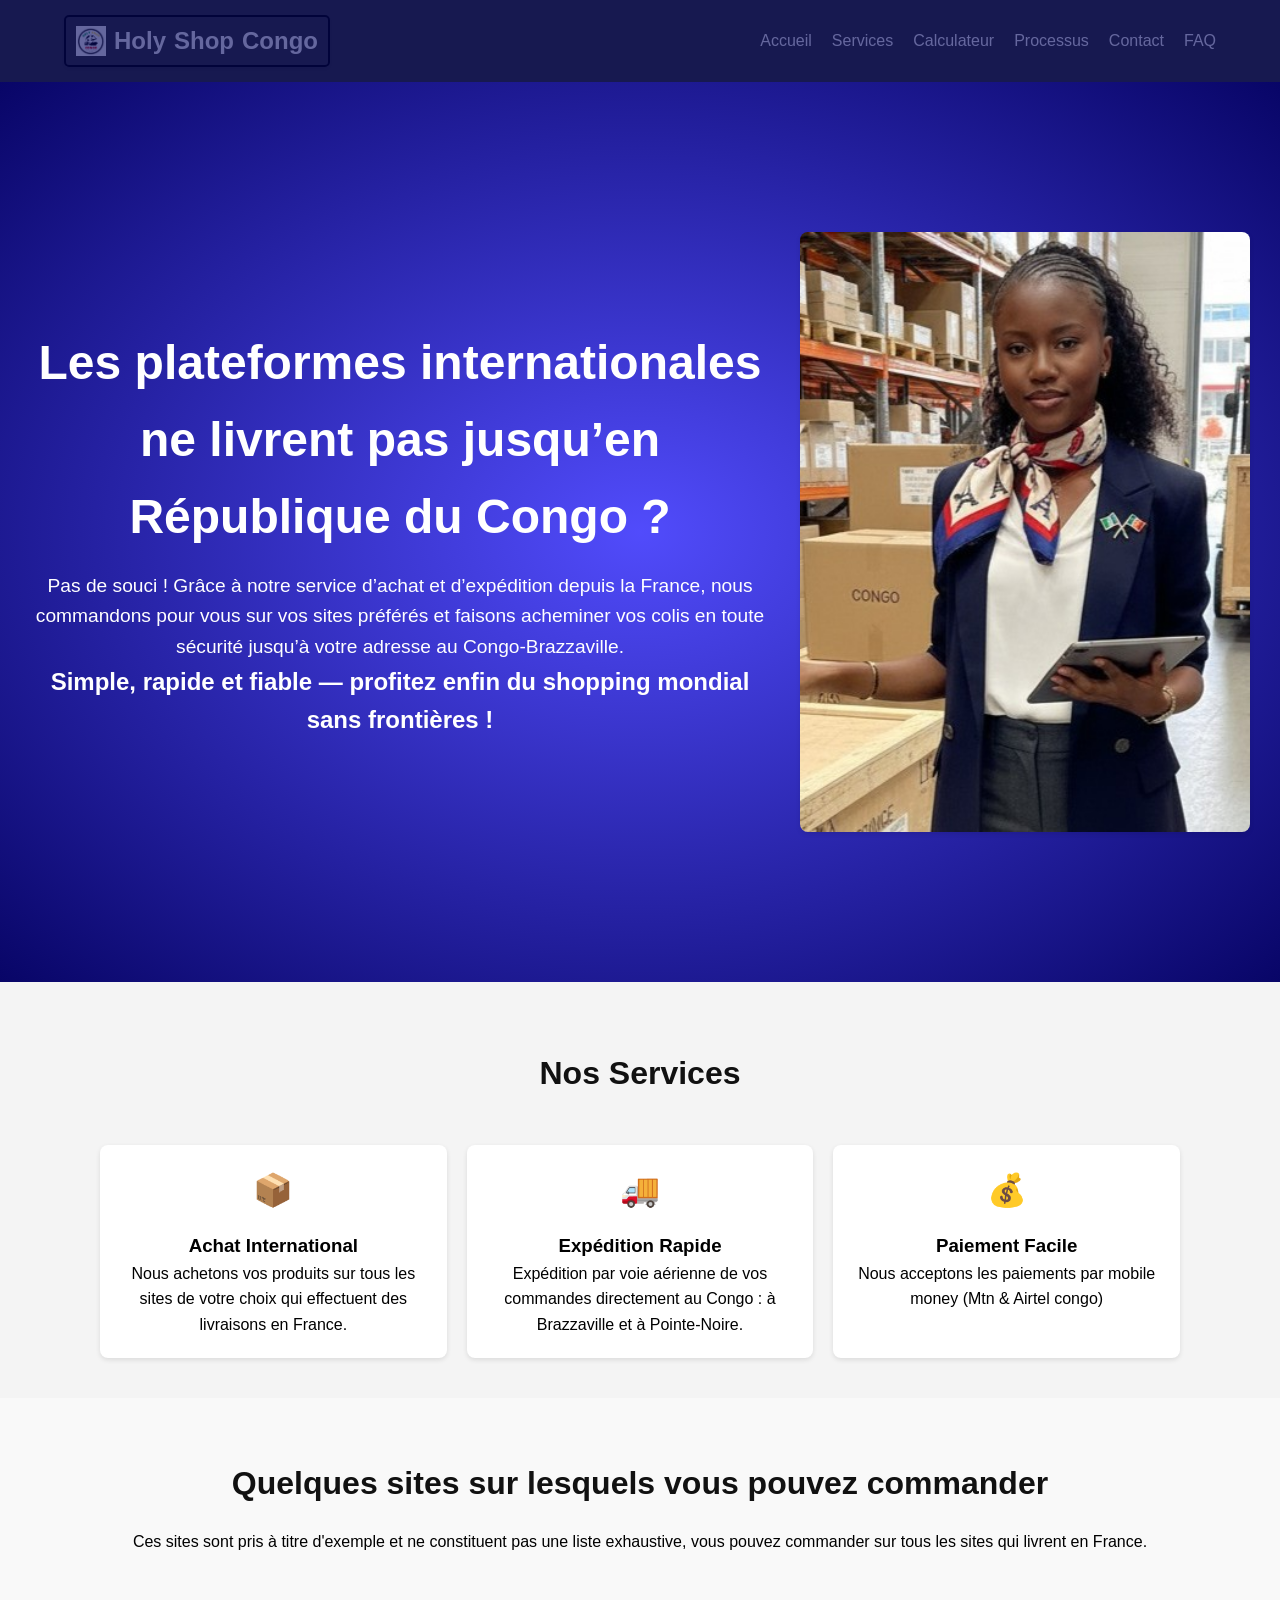
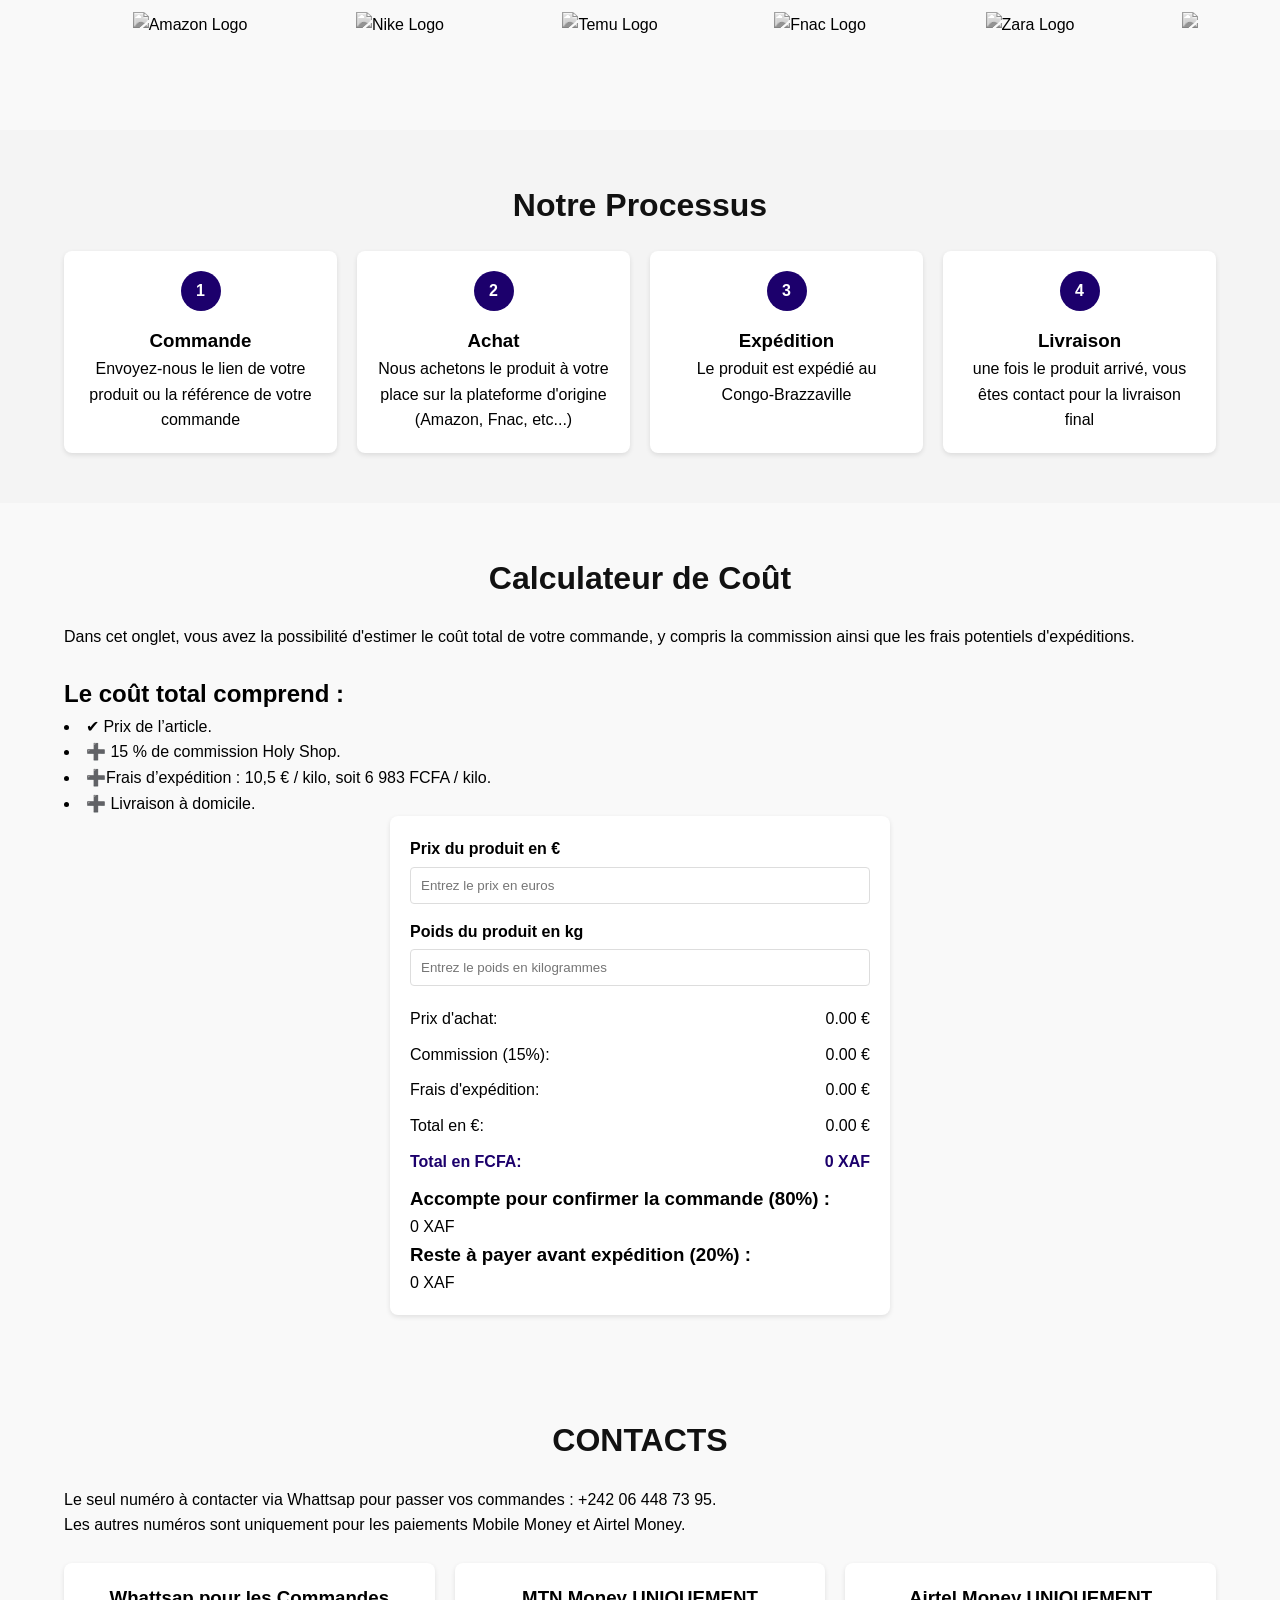
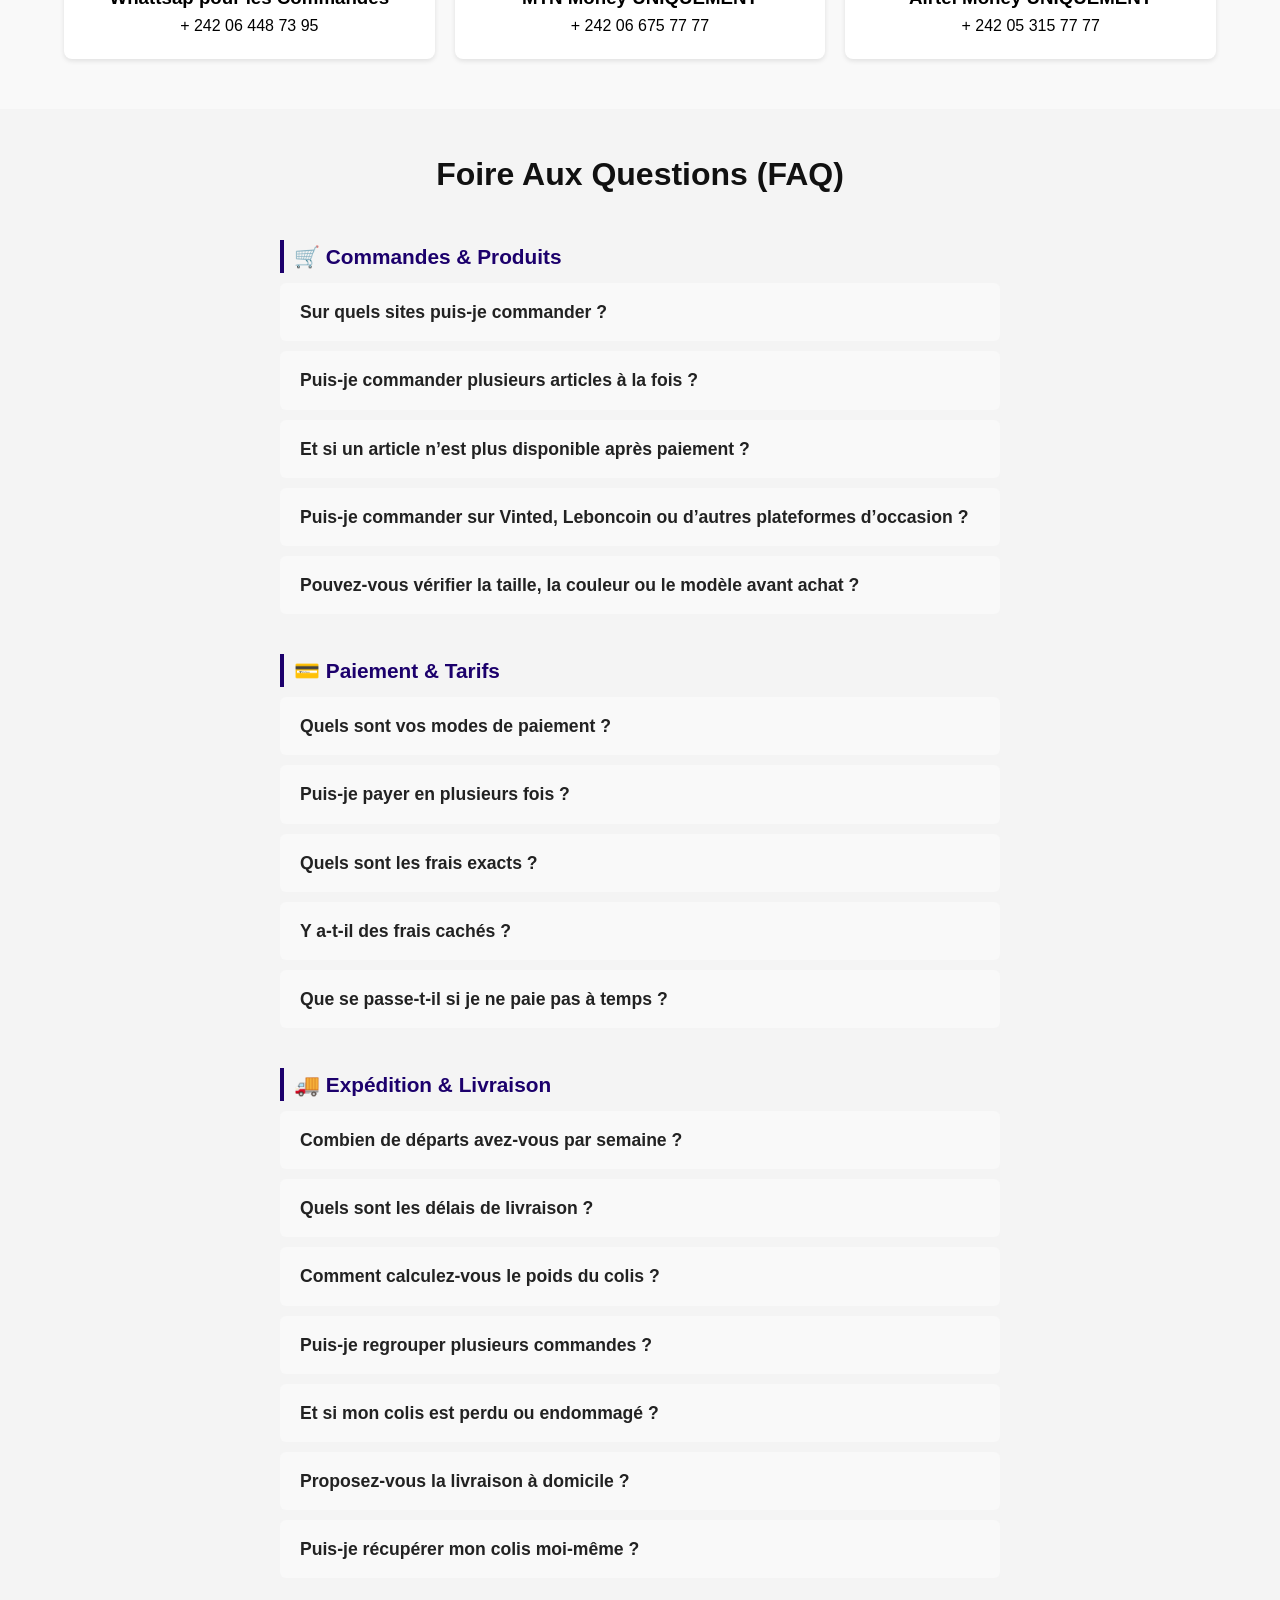
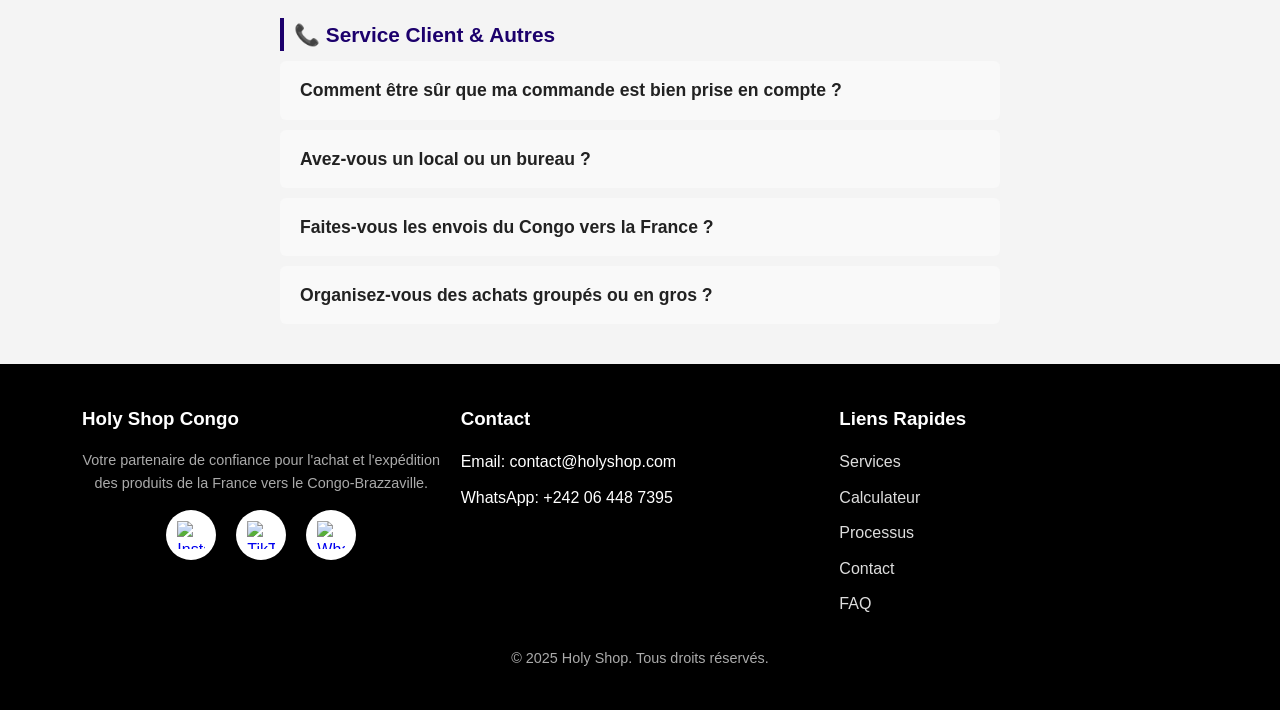
==== index.html @ 0e74a7d5 "améliorations" ====
<!DOCTYPE html>
<html lang="fr">

<head>
  <meta charset="UTF-8">
  <meta name="viewport" content="width=device-width, initial-scale=1.0">
  <title>Holy Shop - Votre partenaire e-commerce</title>
  <link rel="stylesheet" href="style.css">
  <link rel="icon" type="image/png" href="/images/Holy-shop_logo.jpg">
</head>

<body>
  <!-- Header -->
  <header>
    <div class="overlay"></div>
    <div class="container">
      <div class="header-content">
        <div class="logo">
          <img src="/images/Holy-shop_logo.jpg" alt="logo" class="logo-img">
          <span class="holy">Holy</span><span class="shop">Shop</span><span class="Congo">Congo</span>
        </div>

        <!-- BOUTON BURGER -->
        <div class="burger" id="burger">
          <span></span>
          <span></span>
          <span></span>
        </div>

        <nav id="nav">
          <ul>
            <li><a href="#Accueil">Accueil</a></li>
            <li><a href="#features">Services</a></li>
            <li><a href="#calculator">Calculateur</a></li>
            <li><a href="#process">Processus</a></li>
            <li><a href="#contact">Contact</a></li>
            <li><a href="#faq">FAQ</a></li>
          </ul>
        </nav>
      </div>
    </div>
  </header>


  <!-- Hero Section -->
  <section class="hero">

    
    <div class="container">
      <h1>Les plateformes internationales ne livrent pas jusqu’en République du Congo ?</h1>
      <p>Pas de souci ! Grâce à notre service d’achat et d’expédition depuis la France, nous commandons pour vous sur
        vos sites préférés et faisons acheminer vos colis en toute sécurité jusqu’à votre adresse au
        Congo-Brazzaville.</p>
      <h2>Simple, rapide et fiable — profitez enfin du shopping mondial sans frontières !</h2>
    </div>
    <div class="img">
      
    </div>
  </section>


  <br>
  <!-- Features Section -->
  <section id="features">
    <div class="container">
      <h2 class="section-title">Nos Services</h2> <br>
      <div class="features-grid">
        <div class="feature-card">
          <div class="feature-icon">📦</div>
          <h3>Achat International</h3>
          <p>Nous achetons vos produits sur tous les sites de votre choix qui effectuent des livraisons en France.</p>
        </div>
        <div class="feature-card">
          <div class="feature-icon">🚚</div>
          <h3>Expédition Rapide</h3>
          <p>Expédition par voie aérienne de vos commandes directement au Congo : à Brazzaville et à Pointe-Noire.</p>
        </div>
        <div class="feature-card">
          <div class="feature-icon">💰</div>
          <h3>Paiement Facile</h3>
          <p>Nous acceptons les paiements par mobile money (Mtn & Airtel congo)</p>
        </div>
      </div>
    </div>
  </section>


  <!-- Partners Section -->
  <section class="partners">
    <div class="container">
      <h2 class="section-title">Quelques sites sur lesquels vous pouvez commander</h2>
      <p>Ces sites sont pris à titre d'exemple et ne constituent pas une liste exhaustive, vous pouvez commander sur
        tous les sites qui livrent en France.</p> <br>
      <div class="partners-slider">
        <div class="partners-track" id="partnersTrack">
          <div class="partners-inner" id="partnersInner">
            <div class="partner-logo">
              <img src="https://logodownload.org/wp-content/uploads/2021/06/shein-logo-0.png" alt="Shein Logo" />
            </div>
            <div class="partner-logo">
              <img src="https://upload.wikimedia.org/wikipedia/commons/a/a9/Amazon_logo.svg" alt="Amazon Logo" />
            </div>
            <div class="partner-logo">
              <img src="https://1000logos.net/wp-content/uploads/2021/11/Nike-Logo.png" alt="Nike Logo" />
            </div>
            <div class="partner-logo">
              <img src="https://upload.wikimedia.org/wikipedia/fr/thumb/a/a6/Temu_logo.svg/768px-Temu_logo.svg.png"
                alt="Temu Logo" />
            </div>
            <div class="partner-logo">
              <img
                src="https://upload.wikimedia.org/wikipedia/commons/thumb/2/2e/Fnac_Logo.svg/1163px-Fnac_Logo.svg.png"
                alt="Fnac Logo" />
            </div>
            <div class="partner-logo">
              <img src="https://1000logos.net/wp-content/uploads/2022/08/Zara-log%D0%BE-768x432.png" alt="Zara Logo" />
            </div>
            <div class="partner-logo">
              <img src="https://images.seeklogo.com/logo-png/20/2/sephora-logo-png_seeklogo-208666.png"
                alt="Sephora Logo" />
            </div>
            <div class="partner-logo">
              <img src="https://1000logos.net/wp-content/uploads/2020/03/Bershka-Logo-thumb.png" alt="Bershka Logo" />
            </div>
            <div class="partner-logo">
              <img src="https://1000logos.net/wp-content/uploads/2021/04/NYX-logo-768x432.png" alt="Nyx Logo" />
            </div>
            <div class="partner-logo">
              <img src="https://1000logos.net/wp-content/uploads/2021/05/Lacoste-logo-768x432.png" alt="Lacoste Logo" />
            </div>
            <div class="partner-logo">
              <img src="https://www.freepnglogos.com/uploads/apple-logo-png/apple-logo-png-index-content-uploads-10.png"
                alt="Apple Logo" />
            </div>
          </div>
        </div>
      </div>
    </div>
  </section>

  <!-- Process Section -->
  <section class="process" id="process">
    <div class="container">
      <h2 class="section-title">Notre Processus</h2>
      <div class="process-steps">
        <div class="step">
          <div class="step-number">1</div>
          <h3>Commande</h3>
          <p>Envoyez-nous le lien de votre produit ou la référence de votre commande</p>
        </div>
        <div class="step">
          <div class="step-number">2</div>
          <h3>Achat</h3>
          <p>Nous achetons le produit à votre place sur la plateforme d'origine<br>(Amazon, Fnac, etc...)</p>
        </div>
        <div class="step">
          <div class="step-number">3</div>
          <h3>Expédition</h3>
          <p>Le produit est expédié au Congo-Brazzaville</p>
        </div>
        <div class="step">
          <div class="step-number">4</div>
          <h3>Livraison</h3>
          <p>une fois le produit arrivé, vous êtes contact pour la livraison final</p>
        </div>
      </div>
    </div>
  </section>


  <!-- Calculator Section -->
  <section class="calculator" id="calculator">
    <div class="container">
      <h2 class="section-title">Calculateur de Coût</h2>
      <p>Dans cet onglet, vous avez la possibilité d'estimer le coût total de votre commande, y compris la commission
        ainsi que les frais potentiels d'expéditions.</p><br>
      <h2>Le coût total comprend :</h2>
      <p>
      <ul></ul>
      <li> ✔ Prix de l’article.</li>
      <li>➕ 15 % de commission Holy Shop.</li>
      <li>➕Frais d’expédition : 10,5 € / kilo,
        soit 6 983 FCFA / kilo.</li>
      <li>➕ Livraison à domicile.</li>
      </p>
      <div class="calculator-container">
        <div class="input-group">
          <label for="price">Prix du produit en €</label>
          <input type="number" id="price" placeholder="Entrez le prix en euros" step="0.01" min="0">
        </div>
        <div class="input-group">
          <label for="weight">Poids du produit en kg</label>
          <input type="number" id="weight" placeholder="Entrez le poids en kilogrammes" step="0.1" min="0">
        </div>

        <div class="results" id="results">
          <div class="result-item">
            <span>Prix d'achat:</span>
            <span id="buyPrice">0.00 €</span>
          </div>
          <div class="result-item">
            <span>Commission (15%):</span>
            <span id="commission">0.00 €</span>
          </div>
          <div class="result-item">
            <span>Frais d'expédition:</span>
            <span id="shipping">0.00 €</span>
          </div>
          <div class="result-item">
            <span>Total en €:</span>
            <span id="totalEUR">0.00 €</span>
          </div>
          <div class="result-item total">
            <span>Total en FCFA:</span>
            <span id="totalFCFA">0 XAF</span>
          </div>
          <div class ="accompte">
            <h3>Accompte pour confirmer la commande (80%) :</h3>
            <span id="accompte">0 XAF</span>
          </div>
          <div class ="reste">
            <h3>Reste à payer avant expédition (20%) :</h3>
            <span id="reste">0 XAF</span>
          </div>
        </div>
      </div>
    </div>
  </section>

  <!-- Mobile Money Section -->
  <section class="mobile-money">
    <div class="container">
      <h2 class="section-title" id="contacts">CONTACTS</h2>
      <p>Le seul numéro à contacter via Whattsap pour passer vos commandes : +242 06 448 73 95. <br>
        Les autres numéros sont uniquement pour les paiements Mobile Money et Airtel Money.</p> <br>
      <div class="numbers-grid">
        <div class="number-card">
          <h3>Whattsap pour les Commandes</h3>
          <p>+ 242 06 448 73 95</p>
        </div>
        <div class="number-card">
          <h3>MTN Money UNIQUEMENT</h3>
          <p>+ 242 06 675 77 77</p>
        </div>
        <div class="number-card">
          <h3>Airtel Money UNIQUEMENT</h3>
          <p>+ 242 05 315 77 77</p>
        </div>
      </div>
    </div>
  </section>

  <!-- FAQ Section -->
  <section class="faq" id="faq">
    <div class="container">
      <h2 class="section-title">Foire Aux Questions (FAQ)</h2>
      <!-- ===================== -->
      <!-- 🛍 CATÉGORIE : COMMANDES -->
      <!-- ===================== -->
      <h3 class="faq-category">🛒 Commandes & Produits</h3>

      <div class="faq-item">
        <h4 class="faq-question">Sur quels sites puis-je commander ?</h4>
        <p class="faq-answer">Tu peux commander sur tous les sites français : Amazon, Vinted, Shein, Cdiscount, Fnac,
          Zara, Leboncoin, etc. Même les boutiques locales ou marchés (envoie une photo ou une référence, et on s’occupe
          du reste).</p>
      </div>

      <div class="faq-item">
        <h4 class="faq-question">Puis-je commander plusieurs articles à la fois ?</h4>
        <p class="faq-answer">Oui, tu peux nous envoyer plusieurs liens ou photos. Nous te ferons un seul devis global
          avec la commission et le poids estimé total.</p>
      </div>

      <div class="faq-item">
        <h4 class="faq-question">Et si un article n’est plus disponible après paiement ?</h4>
        <p class="faq-answer">Si l’article est en rupture de stock, tu peux choisir un autre produit ou demander un
          remboursement du montant correspondant.</p>
      </div>

      <div class="faq-item">
        <h4 class="faq-question">Puis-je commander sur Vinted, Leboncoin ou d’autres plateformes d’occasion ?</h4>
        <p class="faq-answer">Oui, c’est possible. Cependant, pour les articles d’occasion, Holy Shop ne peut pas
          garantir la qualité. Nous vérifions néanmoins les photos et les évaluations avant achat.</p>
      </div>

      <div class="faq-item">
        <h4 class="faq-question">Pouvez-vous vérifier la taille, la couleur ou le modèle avant achat ?</h4>
        <p class="faq-answer">Oui, nous validons toujours les détails (taille, couleur, modèle, quantité, etc.) avec toi
          avant de passer la commande.</p>
      </div>

      <!-- ===================== -->
      <!-- 💸 CATÉGORIE : PAIEMENT -->
      <!-- ===================== -->
      <h3 class="faq-category">💳 Paiement & Tarifs</h3>

      <div class="faq-item">
        <h4 class="faq-question">Quels sont vos modes de paiement ?</h4>
        <p class="faq-answer">Nous acceptons les paiements via Mobile Money en incluant les frais de retrait :<br>
          📱 MTN Money : +242 06 675 77 77 (Heder)<br>
          📱 Airtel Money : +242 05 315 77 77 (Heder)<br>
          N’oublie pas d’envoyer ta preuve de paiement.</p>
      </div>

      <div class="faq-item">
        <h4 class="faq-question">Puis-je payer en plusieurs fois ?</h4>
        <p class="faq-answer">Oui. Tu paies 80 % du total pour confirmer ta commande, et 20 % restants avant expédition
          (le samedi), ou la totalité avant expédition si tu préfères.</p>
      </div>

      <div class="faq-item">
        <h4 class="faq-question">Quels sont les frais exacts ?</h4>
        <p class="faq-answer">
          ✔ Commission Holy Shop : 15 % du prix d’achat<br>
          ✈ Expédition : 10,5 € par kilo (≈ 6 983 FCFA/kg)<br>
          🏠 Livraison à domicile : selon ta distance du point de dépôt
        </p>
      </div>

      <div class="faq-item">
        <h4 class="faq-question">Y a-t-il des frais cachés ?</h4>
        <p class="faq-answer">Non, aucun frais caché. Tous les coûts (article, commission, expédition, livraison) sont
          communiqués à l’avance avant validation.</p>
      </div>

      <div class="faq-item">
        <h4 class="faq-question">Que se passe-t-il si je ne paie pas à temps ?</h4>
        <p class="faq-answer">Des rappels sont envoyés jusqu’au samedi (jour d’expédition). En cas de retard :<br>
          ⏰ +5 % de pénalité après le samedi de départ, puis +5 % chaque semaine de retard supplémentaire.</p>
      </div>

      <!-- ===================== -->
      <!-- 🚚 CATÉGORIE : EXPÉDITION -->
      <!-- ===================== -->
      <h3 class="faq-category">🚚 Expédition & Livraison</h3>

      <div class="faq-item">
        <h4 class="faq-question">Combien de départs avez-vous par semaine ?</h4>
        <p class="faq-answer">Nous expédions les colis une fois par semaine, chaque samedi.</p>
      </div>

      <div class="faq-item">
        <h4 class="faq-question">Quels sont les délais de livraison ?</h4>
        <p class="faq-answer">Les colis arrivent généralement à partir du jeudi à Brazzaville et vendredi à
          Pointe-Noire.</p>
      </div>

      <div class="faq-item">
        <h4 class="faq-question">Comment calculez-vous le poids du colis ?</h4>
        <p class="faq-answer">Le poids est mesuré au moment de l’expédition avec une balance. Tu reçois une photo du
          colis avec le poids indiqué.</p>
      </div>

      <div class="faq-item">
        <h4 class="faq-question">Puis-je regrouper plusieurs commandes ?</h4>
        <p class="faq-answer">Oui, sur demande, nous pouvons regrouper plusieurs commandes pour réduire les frais
          d'expédition.</p>
      </div>

      <div class="faq-item">
        <h4 class="faq-question">Et si mon colis est perdu ou endommagé ?</h4>
        <p class="faq-answer">Holy Shop assure le suivi jusqu’à Brazzaville/Pointe-Noire. En cas de perte ou dommage
          confirmé, un remboursement est possible selon la situation.</p>
      </div>

      <div class="faq-item">
        <h4 class="faq-question">Proposez-vous la livraison à domicile ?</h4>
        <p class="faq-answer">Oui, nos livreurs livrent directement chez toi. Le prix dépend de ta distance du point de
          dépôt et t’est communiqué à l’avance.</p>
      </div>

      <div class="faq-item">
        <h4 class="faq-question">Puis-je récupérer mon colis moi-même ?</h4>
        <p class="faq-answer">Non, nous n'avons pas de local physique, notre livreur s'occupe de la livraison.</p>
      </div>

      <!-- ===================== -->
      <!-- 🧭 CATÉGORIE : SERVICE CLIENT -->
      <!-- ===================== -->
      <h3 class="faq-category">📞 Service Client & Autres</h3>

      <div class="faq-item">
        <h4 class="faq-question">Comment être sûr que ma commande est bien prise en compte ?</h4>
        <p class="faq-answer">Dès ton paiement reçu, tu reçois une confirmation avec le détail de ta commande et un
          suivi jusqu’à la livraison.</p>
      </div>

      <div class="faq-item">
        <h4 class="faq-question">Avez-vous un local ou un bureau ?</h4>
        <p class="faq-answer">Pas encore. Holy Shop est une entreprise 100 % en ligne, mais nous prévoyons un local très
          bientôt.</p>
      </div>

      <div class="faq-item">
        <h4 class="faq-question">Faites-vous les envois du Congo vers la France ?</h4>
        <p class="faq-answer">Pas encore, mais ce service sera disponible prochainement.</p>
      </div>

      <div class="faq-item">
        <h4 class="faq-question">Organisez-vous des achats groupés ou en gros ?</h4>
        <p class="faq-answer">Oui, mais uniquement par occasion.</p>
      </div>
  </section>

  <!-- Footer -->
  <footer id="contact">
    <div class="container">
      <div class="footer-content">
        <div class="footer-section">
          <h3>Holy Shop Congo</h3>
          <p>Votre partenaire de confiance pour l'achat et l'expédition <br>des produits de la France vers le
            Congo-Brazzaville.</p>
          <div class="social-links">
            <a href="https://www.instagram.com/holy.shop.congo?igsh=MWtoYmhwYTJ6NWVzcQ%3D%3D&utm_source=qr"
              target="_blank" rel="noopener noreferrer" class="social-link instagram">
              <img src="https://cdn-icons-png.flaticon.com/512/2111/2111463.png" alt="Instagram Logo">
            </a>
            <a href="https://www.tiktok.com/@holy.shop.congo0" target="_blank" rel="noopener noreferrer"
              class="social-link tiktok">
              <img src="https://cdn-icons-png.flaticon.com/512/3046/3046122.png" alt="TikTok Logo">
            </a>
            <a href="https://chat.whatsapp.com/IVBPmLhcBUB8SfVXzWbhCK?fbclid=PAZXh0bgNhZW0CMTEAAaf-poWpQUAidpZWc_Wk4-htGtArwnmTHiKM0OBiEQCDptg7v3uhR_2n9ddVlw_aem_fiZ6FDdlLlSMd0JW3YdXvQ"
              target="_blank" rel="noopener noreferrer" class="social-link whatsapp">
              <img src="https://cdn-icons-png.flaticon.com/512/733/733585.png" alt="WhatsApp Logo">
            </a>
          </div>
        </div>

        <div class="footer-section">
          <h3>Contact</h3>
          <ul class="footer-links">
            <li>Email: contact@holyshop.com</li>
            <li>WhatsApp: +242 06 448 7395</li>

          </ul>
        </div>
        <div class="footer-section">
          <h3>Liens Rapides</h3>
          <ul class="footer-links">
            <li><a href="#features">Services</a></li>
            <li><a href="#calculator">Calculateur</a></li>
            <li><a href="#process">Processus</a></li>
            <li><a href="#contact">Contact</a></li>
            <li><a href="#faq">FAQ</a></li>
          </ul>
        </div>
      </div>
      <div class="copyright">
        <p>&copy; 2025 Holy Shop. Tous droits réservés.</p>
      </div>
    </div>
  </footer>

  <!-- Scripts -->
  <script src="script.js"></script>
  <script src="partners-scroll.js"></script>
</body>

</html>
---- style.css ----
/* Reset de base */
* {
    margin: 0;
    padding: 0;
    box-sizing: border-box;
}

/* Styles globaux */
body {
    font-family: Arial, Helvetica, sans-serif;
    line-height: 1.6;
    color: #000000;
    background: #f4f4f4;

}

.container {
    width: 90%;
    max-width: 1200px;
    margin: auto;
}

/* ----- BURGER ----- */
.burger {
    width: 30px;
    height: 22px;
    display: none;
    flex-direction: column;
    justify-content: space-between;
    cursor: pointer;

}

.burger span {
    display: block;
    height: 3px;
    background: #ffffff;
    border-radius: 3px;
    transition: 0.3s;
}

/* ----- VERSION DESKTOP ----- */
nav ul {
    display: flex;
    gap: 20px;
}



/* Header */
header {
    background: #000000c6;
    padding: 15px 0;
    
    position: sticky;
    top: 0;
    z-index: 1000;
}
.overlay {
    position: absolute;
    top: 0;
    left: 0;
    width: 100%;
    height: 100%;
    background: rgba(3, 6, 96, 0.607);
    /* opacité de l’overlay */
    z-index: 1;
}
.img {
    width: 600px;
    height: 600px;
    background-image: url("images/WhatsApp Image 2025-11-07 à 13.18.29_91428297.jpg");
    background-size: cover;
    background-position: center;
    border-radius: 8px;
    box-shadow: 0 2px 5px rgba(0, 0, 0, 0.1);
    margin-right: 30px;
}

.header-content {
    display: flex;
    justify-content: space-between;
    align-items: center;
}

.logo {
    display: flex;
    align-items: center;
    gap: 8px;
    /* espace entre image et texte */
}

.logo-img {
    width: 30px;
    /* taille ajustable */
    height: auto;
}

.logo {
    font-size: 1.5rem;
    font-weight: bold;
    border: 2px solid black;
    padding: 5px 10px;
    border-radius: 5px;
    box-shadow: 0 2px 5px rgba(0, 0, 0, 0.1);
}

.logo .holy {
    color: #ffffff;
}

.logo .shop {
    color: rgb(255, 255, 255);
}

.logo .Congo {
    color: rgb(255, 255, 255);
}

nav ul {
    list-style: none;
    display: flex;
    gap: 20px;
}

nav ul li a {
    text-decoration: none;
    color: #ffffff;
    transition: color 0.3s;
}

nav ul li a:hover {
    color: #3210ca;
}

/* Features */
.features {
    padding: 50px 0;
    background: #202685;
}
#features {
    
  
    padding: 40px 
}  

.section-title {
    text-align: center;
    font-size: 2rem;
    margin-bottom: 30px;
}

.features-grid {
    display: grid;
    grid-template-columns: repeat(auto-fit, minmax(280px, 1fr));
    gap: 20px;
}

.feature-card {
    background: #fff;
    padding: 20px;
    border-radius: 8px;
    text-align: center;
    box-shadow: 0 2px 5px rgba(0, 0, 0, 0.1);
    transition: transform 0.3s;
}

.feature-card:hover {
    transform: translateY(-5px);
}

.feature-icon {
    font-size: 2rem;
    margin-bottom: 15px;
}

/* Section Partenaires */
.partners {
    padding: 60px 20px;
    background: #f9f9f9;
    text-align: center;
    overflow: hidden;
}

.partners-slider {
    overflow: hidden;
    position: relative;
    width: 100%;
}

.partners-track {
    display: flex;
    align-items: center;
    gap: 30px;
    will-change: transform;
}

.partners-inner {
    display: flex;
    align-items: center;
    gap: 30px;
}

.partner-logo {
    flex: 0 0 auto;
    display: flex;
    align-items: center;
    justify-content: center;
    width: 180px;
    height: 90px;
}

.partner-logo img {
    max-width: 160px;
    max-height: 80px;
    object-fit: contain;
    filter: grayscale(100%);
    transition: transform 0.25s ease, filter 0.25s ease;
    display: block;
}

.partner-logo img:hover {
    filter: grayscale(0);
    transform: scale(1.06);
}

/* Calculator */
.calculator {
    padding: 50px 0;
    background: #f9f9f9;
}

.calculator-container {
    max-width: 500px;
    margin: auto;
    background: #fff;
    padding: 20px;
    border-radius: 8px;
    box-shadow: 0 2px 5px rgba(0, 0, 0, 0.1);
}

.input-group {
    margin-bottom: 15px;
}

.input-group label {
    display: block;
    margin-bottom: 5px;
    font-weight: bold;
}

.input-group input {
    width: 100%;
    padding: 10px;
    border: 1px solid #ddd;
    border-radius: 4px;
}

.results {
    margin-top: 20px;
}

.result-item {
    display: flex;
    justify-content: space-between;
    margin-bottom: 10px;
}

.result-item.total {
    font-weight: bold;
    color: #1c006c;
}

/* Process */
.process {
    padding: 50px 0;
}

.process-steps {
    display: grid;
    grid-template-columns: repeat(auto-fit, minmax(220px, 1fr));
    gap: 20px;
}

.step {
    background: #fff;
    padding: 20px;
    border-radius: 8px;
    box-shadow: 0 2px 5px rgba(0, 0, 0, 0.1);
    text-align: center;
}

.step-number {
    width: 40px;
    height: 40px;
    margin: 0 auto 15px;
    background: #1c006c;
    color: #fff;
    font-weight: bold;
    display: flex;
    justify-content: center;
    align-items: center;
    border-radius: 50%;
}

/* Mobile Money */
.mobile-money {
    padding: 50px 0;
    background: #f9f9f9;
}

.numbers-grid {
    display: grid;
    grid-template-columns: repeat(auto-fit, minmax(220px, 1fr));
    gap: 20px;
}

.number-card {
    background: #fff;
    padding: 20px;
    border-radius: 8px;
    text-align: center;
    box-shadow: 0 2px 5px rgba(0, 0, 0, 0.1);
}

/* Footer */
footer {
    background: #000000;
    color: #fff;
    padding: 40px 20px;
}

.footer-content {
    display: grid;
    grid-template-columns: repeat(auto-fit, minmax(220px, 1fr));
    gap: 20px;
    margin-bottom: 20px;
}

.footer-section h3 {
    margin-bottom: 15px;
    color: rgb(255, 255, 255);
}

.footer-links {
    list-style: none;
}

.footer-links li {
    margin-bottom: 10px;
}

.footer-links a {
    color: #ddd;
    text-decoration: none;
}

.footer-links a:hover {
    color: #2b0989;
}

footer p {
    text-align: center;
    font-size: 0.9rem;
    color: #aaa;
}

/* reseaux sociaux */
.social-links {
    margin-top: 15px;
    display: flex;
    gap: 20px;
    justify-content: center;
}

.social-link {
    display: inline-block;
    width: 50px;
    height: 50px;
    border-radius: 50%;
    overflow: hidden;
    background: #fff;
    display: flex;
    align-items: center;
    justify-content: center;
    transition: transform 0.3s, box-shadow 0.3s;
}

.social-link img {
    width: 28px;
    height: 28px;
}

.social-link:hover {
    transform: scale(1.15);
    box-shadow: 0 4px 15px rgba(0, 0, 0, 0.3);
}

/* Optionnel : couleurs spécifiques selon le réseau */

.hero {
    position: relative;
    width: 100%;
    height: 100vh;
    /* pleine hauteur de l’écran */
    background: radial-gradient(rgba(8, 0, 255, 0.689), rgb(8, 5, 103));
    display: flex;
    justify-content: center;
    align-items: center;
    text-align: center;
    color: #ffffff;
    overflow: hidden;
    font-family: "Poppins", sans-serif;
    bi
}

/* couche sombre au-dessus de l’image */
.hero .overlay {
    position: absolute;
    top: 0;
    left: 0;
    width: 100%;
    height: 100%;
    background: rgba(0, 0, 0, 0.45);
    /* opacité de l’overlay */
    z-index: 1;
}

/* contenu au-dessus de l’overlay */
.hero .container {
    position: relative;
    z-index: 2;
    max-width: 800px;
    padding: 0 20px;
}

.hero h1 {
    font-size: 3rem;
    font-weight: 700;
    margin-bottom: 15px;
}

.hero p {
    font-size: 1.2rem;
    line-height: 1.6;
}

/* Adaptation mobile */
@media (max-width: 768px) {
    .hero h1 {
        font-size: 2rem;
    }

    .hero p {
        font-size: 1rem;
    }
}

#faq {
    max-width: 800px;
    margin: 40px auto;
    font-family: "Poppins", sans-serif;
    color: #333;
}

.section-title {
    text-align: center;
    font-size: 2em;
    color: #111;
    margin-bottom: 20px;
}

.faq-category {
    margin-top: 40px;
    color: #1c006c;
    font-size: 1.3em;
    border-left: 4px solid #1c006c;
    padding-left: 10px;
}

.faq-item {
    background: #f9f9f9;
    border-radius: 6px;
    margin: 10px 0;
    padding: 15px 20px;
    transition: all 0.3s ease;
    cursor: pointer;
}

.faq-item:hover {
    background: #f1f1f1;
}

.faq-question {
    font-size: 1.1em;
    font-weight: 600;
    margin: 0;
    color: #222;
}

.faq-answer {
    display: none;
    margin-top: 10px;
    line-height: 1.6;
    color: #444;
}

.faq-item.active .faq-answer {
    display: block;
}

/* ----- VERSION MOBILE ----- */
@media (max-width: 900px) {

    /* On montre le burger */
    .burger {
        display: flex;
    }

    /* Le menu est caché au début */
    nav {
        display: none;
        position: absolute;
        top: 80px;
        right: 10px;
        width: 200px;
        background: white;
        padding: 15px;
        border-radius: 8px;
        box-shadow: 0px 3px 10px #ffffff;

    }

    nav ul {
        flex-direction: column;
        align-items: start;
        gap: 15px;
    }

    nav ul li a {
        color: #1c006c;
        text-decoration: none;

    }

    nav.show {
        display: block;
    }
}
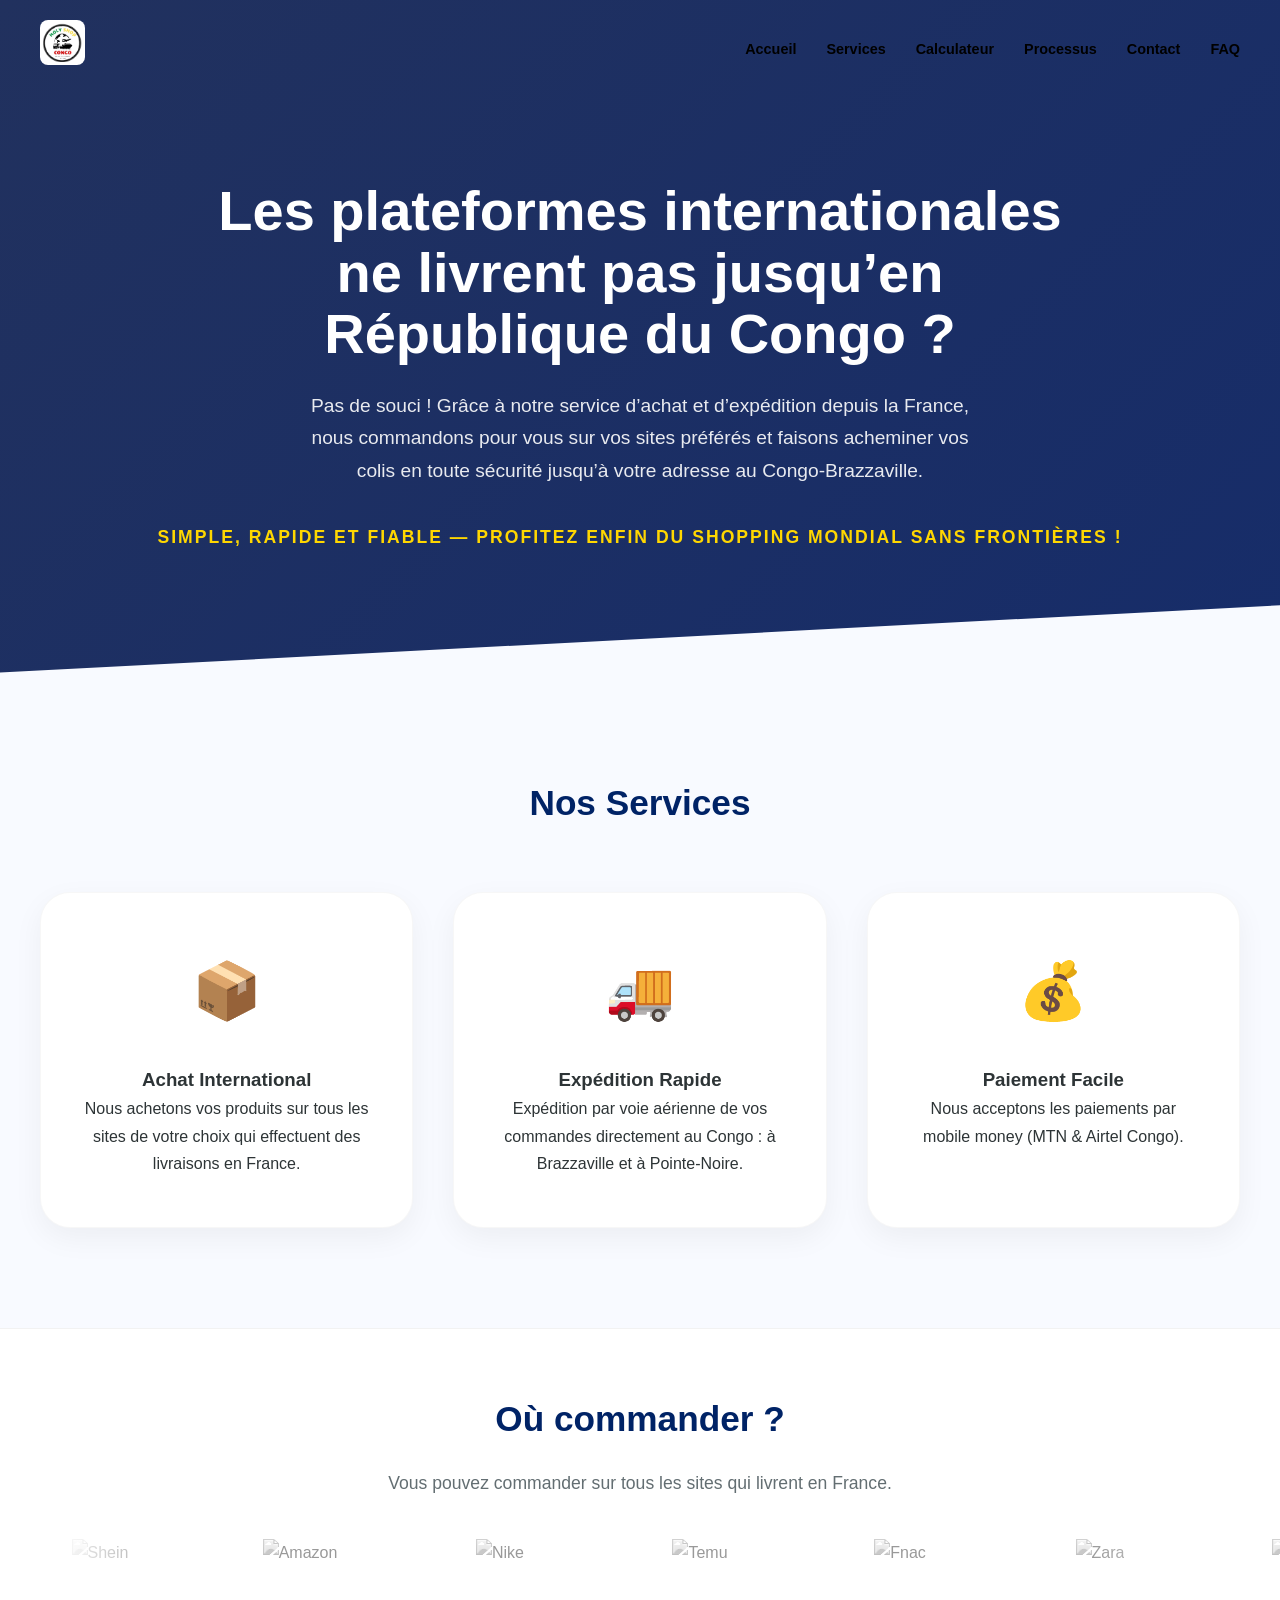
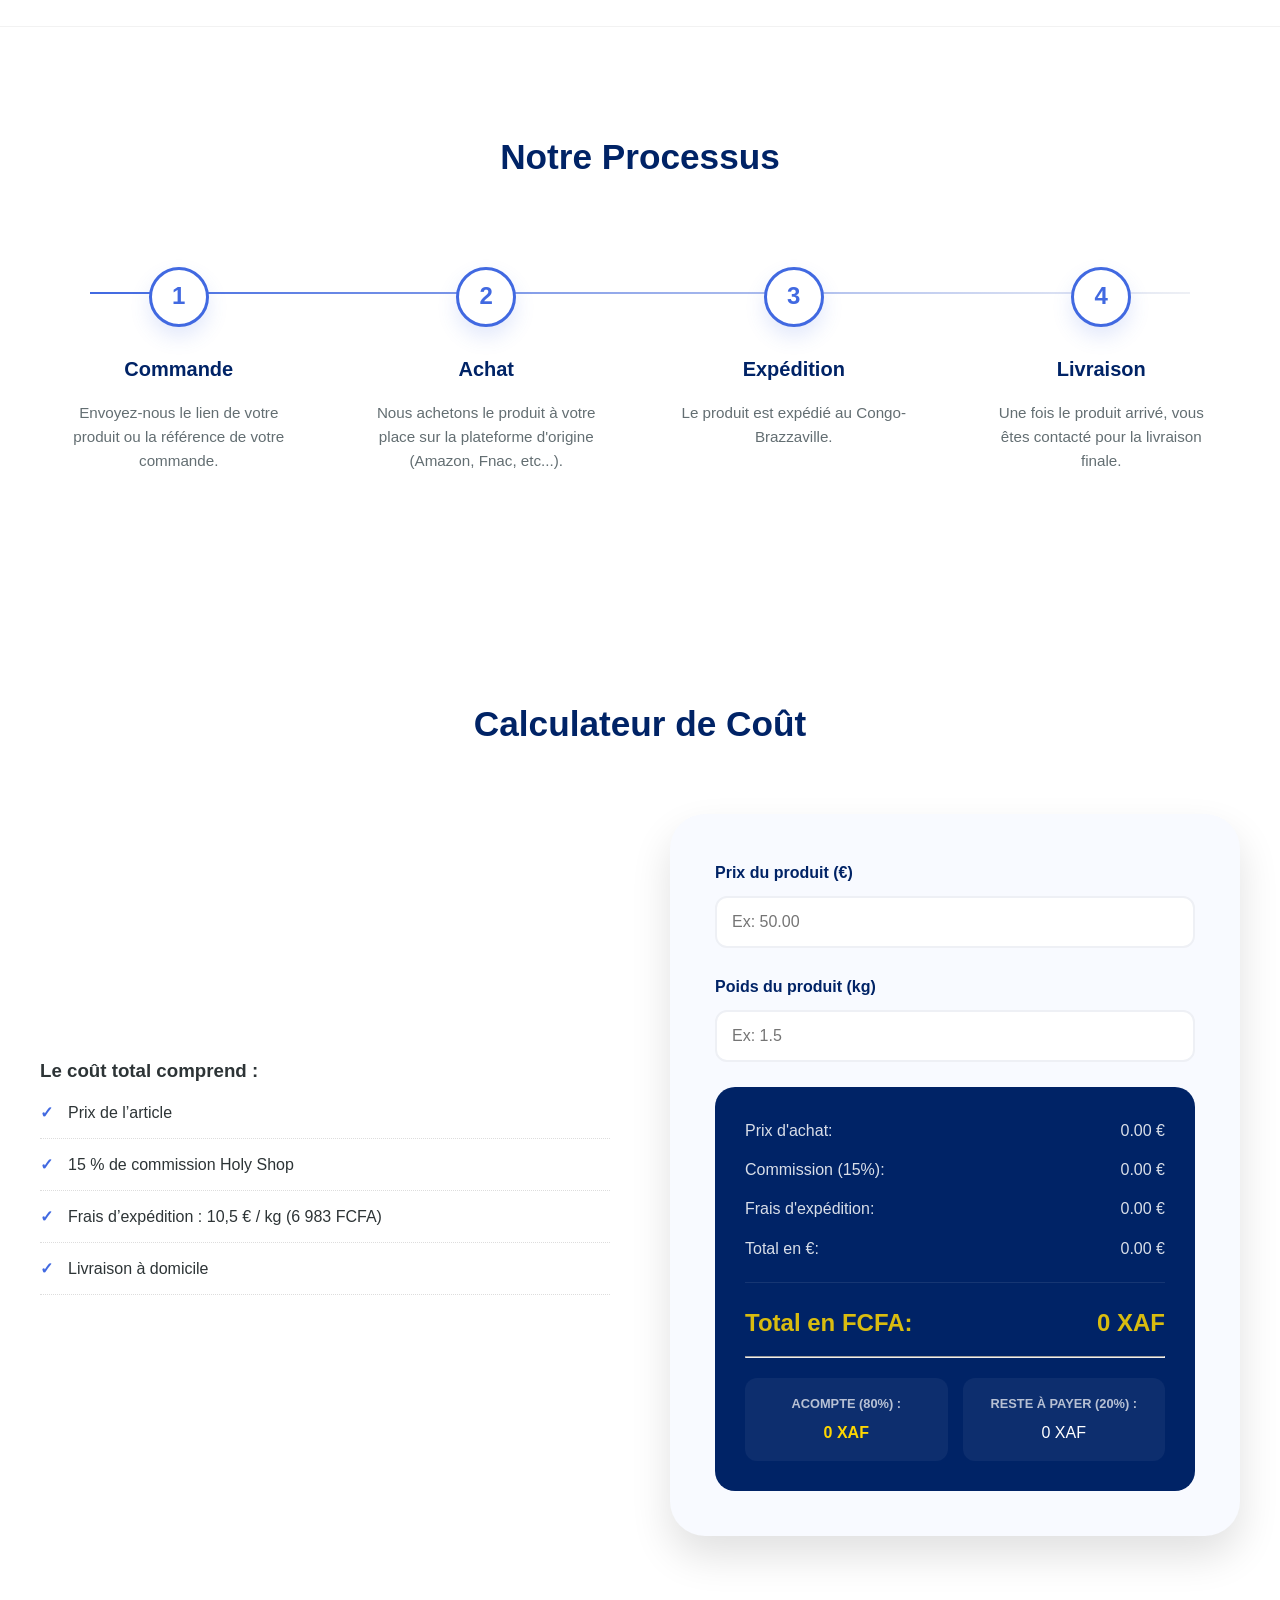
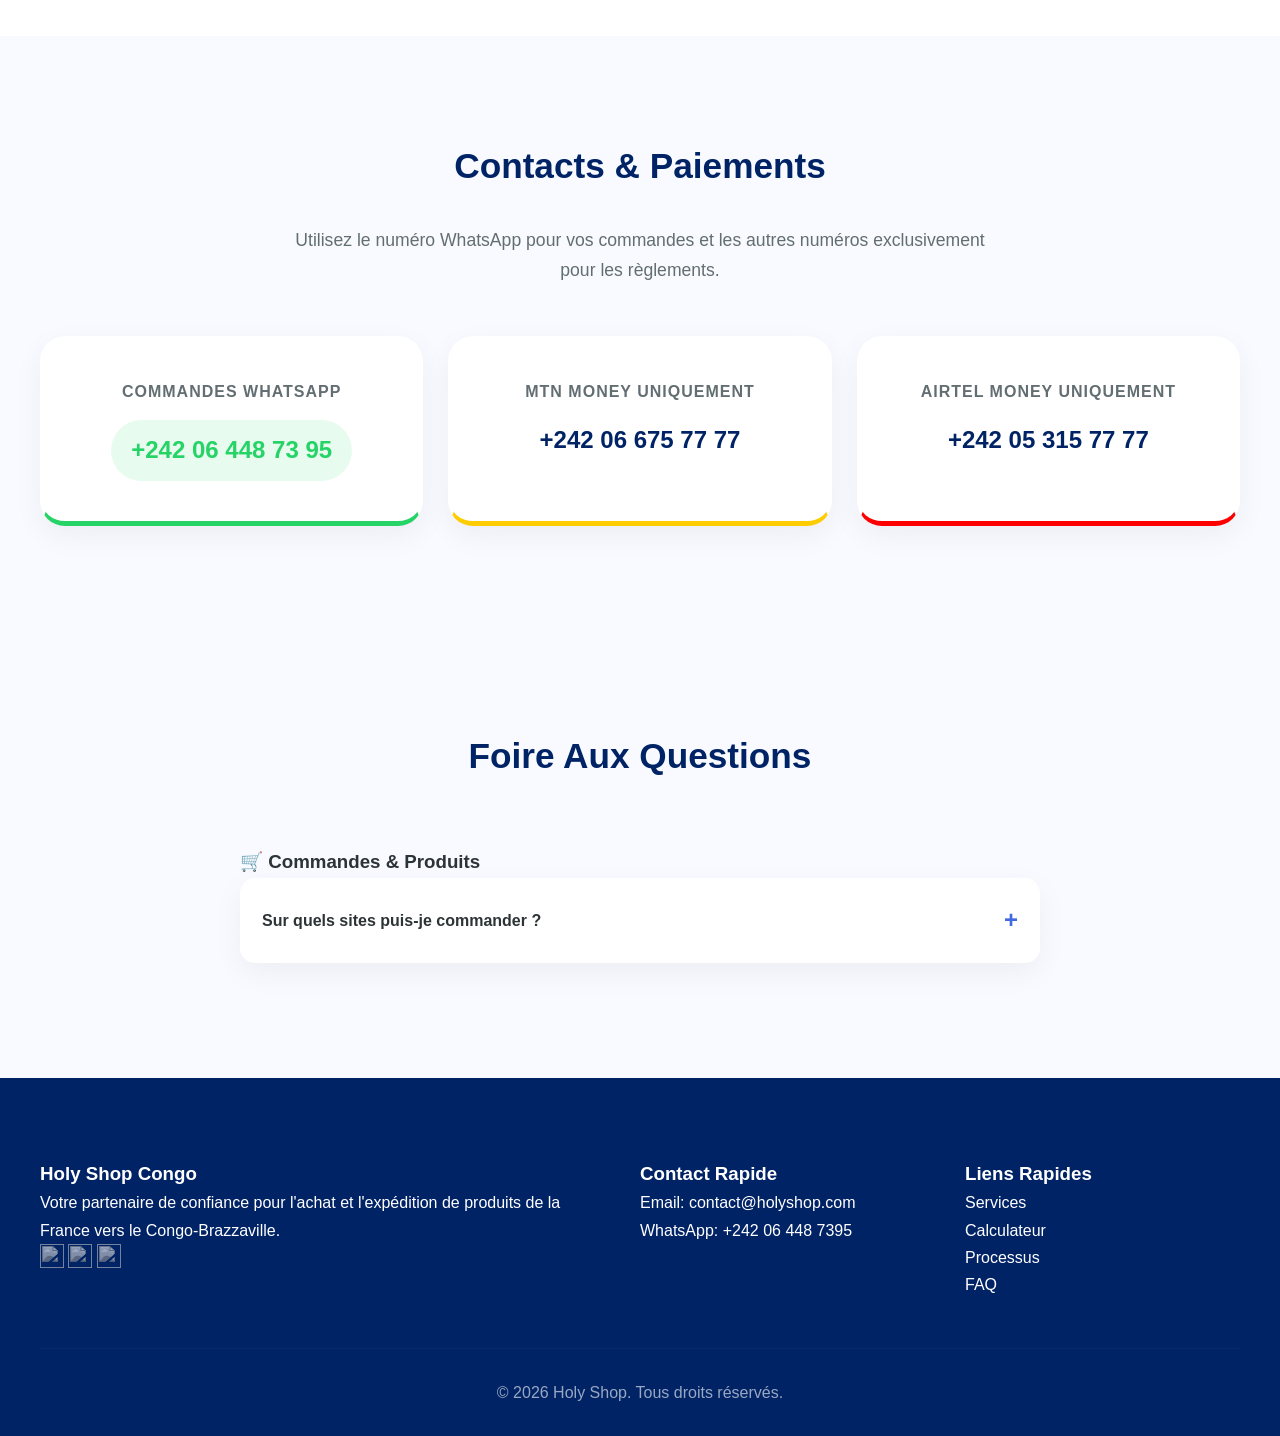
==== commit 01d65e31: "modif du css du site" ====
--- a/index.html
+++ b/index.html
@@ -4,457 +4,284 @@
 <head>
   <meta charset="UTF-8">
   <meta name="viewport" content="width=device-width, initial-scale=1.0">
-  <title>Holy Shop - Votre partenaire e-commerce</title>
+  <meta name="description"
+    content="Holy Shop - Service d'achat et d'expédition de la France vers le Congo-Brazzaville.">
+  <title>Holy Shop - Votre partenaire e-commerce international</title>
+
   <link rel="stylesheet" href="style.css">
   <link rel="icon" type="image/png" href="/images/Holy-shop_logo.jpg">
 </head>
 
 <body>
-  <!-- Header -->
-  <header>
-    <div class="overlay"></div>
+
+  <header class="main-header">
+    <div class="container header-wrapper">
+      <div class="logo">
+        <a href="/" aria-label="Retour à l'accueil">
+          <img src="/images/Holy-shop_logo.jpg" alt="Holy Shop Logo" class="logo-img">
+
+        </a>
+      </div>
+
+      <button class="burger" id="burger" aria-label="Ouvrir le menu de navigation" aria-expanded="false"
+        aria-controls="nav">
+        <span></span>
+        <span></span>
+        <span></span>
+      </button>
+
+      <nav id="nav" class="main-nav">
+        <ul>
+          <li><a href="#accueil">Accueil</a></li>
+          <li><a href="#features">Services</a></li>
+          <li><a href="#calculator">Calculateur</a></li>
+          <li><a href="#process">Processus</a></li>
+          <li><a href="#contact">Contact</a></li>
+          <li><a href="#faq">FAQ</a></li>
+        </ul>
+      </nav>
+    </div>
+  </header>
+
+  <main>
+    <section id="accueil" class="hero">
+      <div class="container hero-content">
+        <h1>Les plateformes internationales ne livrent pas jusqu’en République du Congo ?</h1>
+        <p class="hero-description">
+          Pas de souci ! Grâce à notre service d’achat et d’expédition depuis la France, nous commandons pour vous sur
+          vos sites préférés et faisons acheminer vos colis en toute sécurité jusqu’à votre adresse au
+          Congo-Brazzaville.
+        </p>
+        <h2 class="hero-subtitle">Simple, rapide et fiable — profitez enfin du shopping mondial sans frontières !</h2>
+      </div>
+    </section>
+
+    <section id="features" class="services-section">
+      <div class="container">
+        <header class="section-header">
+          <h2 class="section-title">Nos Services</h2>
+        </header>
+        <div class="features-grid">
+          <article class="feature-card">
+            <div class="feature-icon" aria-hidden="true">📦</div>
+            <h3>Achat International</h3>
+            <p>Nous achetons vos produits sur tous les sites de votre choix qui effectuent des livraisons en France.</p>
+          </article>
+          <article class="feature-card">
+            <div class="feature-icon" aria-hidden="true">🚚</div>
+            <h3>Expédition Rapide</h3>
+            <p>Expédition par voie aérienne de vos commandes directement au Congo : à Brazzaville et à Pointe-Noire.</p>
+          </article>
+          <article class="feature-card">
+            <div class="feature-icon" aria-hidden="true">💰</div>
+            <h3>Paiement Facile</h3>
+            <p>Nous acceptons les paiements par mobile money (MTN & Airtel Congo).</p>
+          </article>
+        </div>
+      </div>
+    </section>
+
+    <section class="partners-carousel">
+      <div class="container">
+        <h2 class="section-title">Où commander ?</h2>
+        <p class="section-subtitle">Vous pouvez commander sur tous les sites qui livrent en France.</p>
+
+        <div class="partners-slider">
+          <div class="partners-track" id="partnersTrack">
+            <div class="partner-logo"><img src="https://logodownload.org/wp-content/uploads/2021/06/shein-logo-0.png"
+                alt="Shein"></div>
+            <div class="partner-logo"><img src="https://upload.wikimedia.org/wikipedia/commons/a/a9/Amazon_logo.svg"
+                alt="Amazon"></div>
+            <div class="partner-logo"><img src="https://1000logos.net/wp-content/uploads/2021/11/Nike-Logo.png"
+                alt="Nike"></div>
+            <div class="partner-logo"><img
+                src="https://upload.wikimedia.org/wikipedia/fr/thumb/a/a6/Temu_logo.svg/768px-Temu_logo.svg.png"
+                alt="Temu"></div>
+            <div class="partner-logo"><img
+                src="https://upload.wikimedia.org/wikipedia/commons/thumb/2/2e/Fnac_Logo.svg/1163px-Fnac_Logo.svg.png"
+                alt="Fnac"></div>
+            <div class="partner-logo"><img
+                src="https://1000logos.net/wp-content/uploads/2022/08/Zara-log%D0%BE-768x432.png" alt="Zara"></div>
+            <div class="partner-logo"><img src="https://logodownload.org/wp-content/uploads/2021/06/shein-logo-0.png"
+                alt="Shein"></div>
+            <div class="partner-logo"><img src="https://upload.wikimedia.org/wikipedia/commons/a/a9/Amazon_logo.svg"
+                alt="Amazon"></div>
+            <div class="partner-logo"><img src="https://1000logos.net/wp-content/uploads/2021/11/Nike-Logo.png"
+                alt="Nike"></div>
+            <div class="partner-logo"><img
+                src="https://upload.wikimedia.org/wikipedia/fr/thumb/a/a6/Temu_logo.svg/768px-Temu_logo.svg.png"
+                alt="Temu"></div>
+            <div class="partner-logo"><img
+                src="https://upload.wikimedia.org/wikipedia/commons/thumb/2/2e/Fnac_Logo.svg/1163px-Fnac_Logo.svg.png"
+                alt="Fnac"></div>
+            <div class="partner-logo"><img
+                src="https://1000logos.net/wp-content/uploads/2022/08/Zara-log%D0%BE-768x432.png" alt="Zara"></div>
+          </div>
+        </div>
+      </div>
+    </section>
+
+    <section id="process" class="process-section">
+      <div class="container">
+        <h2 class="section-title">Notre Processus</h2>
+        <div class="process-steps">
+          <div class="step">
+            <span class="step-number">1</span>
+            <h3>Commande</h3>
+            <p>Envoyez-nous le lien de votre produit ou la référence de votre commande.</p>
+          </div>
+          <div class="step">
+            <span class="step-number">2</span>
+            <h3>Achat</h3>
+            <p>Nous achetons le produit à votre place sur la plateforme d'origine (Amazon, Fnac, etc...).</p>
+          </div>
+          <div class="step">
+            <span class="step-number">3</span>
+            <h3>Expédition</h3>
+            <p>Le produit est expédié au Congo-Brazzaville.</p>
+          </div>
+          <div class="step">
+            <span class="step-number">4</span>
+            <h3>Livraison</h3>
+            <p>Une fois le produit arrivé, vous êtes contacté pour la livraison finale.</p>
+          </div>
+        </div>
+      </div>
+    </section>
+
+    <section id="calculator" class="calculator-section">
+      <div class="container">
+        <h2 class="section-title">Calculateur de Coût</h2>
+        <div class="calculator-grid">
+          <div class="calculator-info">
+            <h3>Le coût total comprend :</h3>
+            <ul class="cost-list">
+              <li>Prix de l’article</li>
+              <li>15 % de commission Holy Shop</li>
+              <li>Frais d’expédition : 10,5 € / kg (6 983 FCFA)</li>
+              <li>Livraison à domicile</li>
+            </ul>
+          </div>
+
+          <div class="calculator-card">
+            <div class="input-group">
+              <label for="price">Prix du produit (€)</label>
+              <input type="number" id="price" placeholder="Ex: 50.00" step="0.01" min="0">
+            </div>
+            <div class="input-group">
+              <label for="weight">Poids du produit (kg)</label>
+              <input type="number" id="weight" placeholder="Ex: 1.5" step="0.1" min="0">
+            </div>
+
+            <div class="results" id="results">
+              <div class="result-item"><span>Prix d'achat:</span> <span id="buyPrice">0.00 €</span></div>
+              <div class="result-item"><span>Commission (15%):</span> <span id="commission">0.00 €</span></div>
+              <div class="result-item"><span>Frais d'expédition:</span> <span id="shipping">0.00 €</span></div>
+              <div class="result-item total-eur"><span>Total en €:</span> <span id="totalEUR">0.00 €</span></div>
+              <div class="result-item total-xaf"><span>Total en FCFA:</span> <span id="totalFCFA">0 XAF</span></div>
+
+              <hr>
+
+              <div class="payment-breakdown">
+                <div class="deposit">
+                  <h4>Acompte (80%) :</h4>
+                  <span id="accompte" class="highlight">0 XAF</span>
+                </div>
+                <div class="balance">
+                  <h4>Reste à payer (20%) :</h4>
+                  <span id="reste">0 XAF</span>
+                </div>
+              </div>
+            </div>
+          </div>
+        </div>
+      </div>
+    </section>
+
+    <section id="contacts" class="contact-numbers">
+      <div class="container">
+        <h2 class="section-title">Contacts & Paiements</h2>
+        <p class="contact-intro">Utilisez le numéro WhatsApp pour vos commandes et les autres numéros exclusivement pour
+          les règlements.</p>
+
+        <div class="numbers-grid">
+          <div class="number-card whatsapp-card">
+            <h3>Commandes WhatsApp</h3>
+            <a href="https://wa.me/242064487395" class="phone-link">+242 06 448 73 95</a>
+          </div>
+          <div class="number-card mtn-card">
+            <h3>MTN Money Uniquement</h3>
+            <p>+242 06 675 77 77</p>
+          </div>
+          <div class="number-card airtel-card">
+            <h3>Airtel Money Uniquement</h3>
+            <p>+242 05 315 77 77</p>
+          </div>
+        </div>
+      </div>
+    </section>
+
+    <section id="faq" class="faq-section">
+      <div class="container">
+        <h2 class="section-title">Foire Aux Questions</h2>
+
+        <div class="faq-container">
+          <div class="faq-category-wrapper">
+            <h3 class="faq-category-title">🛒 Commandes & Produits</h3>
+            <details class="faq-item">
+              <summary class="faq-question">Sur quels sites puis-je commander ?</summary>
+              <p class="faq-answer">Tu peux commander sur tous les sites français : Amazon, Vinted, Shein, Cdiscount,
+                Fnac, Zara, Leboncoin, etc.</p>
+            </details>
+          </div>
+        </div>
+      </div>
+    </section>
+  </main>
+
+  <footer class="main-footer" id="contact">
     <div class="container">
-      <div class="header-content">
-        <div class="logo">
-          <img src="/images/Holy-shop_logo.jpg" alt="logo" class="logo-img">
-          <span class="holy">Holy</span><span class="shop">Shop</span><span class="Congo">Congo</span>
-        </div>
-
-        <!-- BOUTON BURGER -->
-        <div class="burger" id="burger">
-          <span></span>
-          <span></span>
-          <span></span>
-        </div>
-
-        <nav id="nav">
+      <div class="footer-grid">
+        <div class="footer-about">
+          <h3>Holy Shop Congo</h3>
+          <p>Votre partenaire de confiance pour l'achat et l'expédition de produits de la France vers le
+            Congo-Brazzaville.</p>
+          <nav class="social-links">
+            <a href="#" aria-label="Instagram"><img src="https://cdn-icons-png.flaticon.com/512/2111/2111463.png"
+                alt=""></a>
+            <a href="#" aria-label="TikTok"><img src="https://cdn-icons-png.flaticon.com/512/3046/3046122.png"
+                alt=""></a>
+            <a href="#" aria-label="WhatsApp"><img src="https://cdn-icons-png.flaticon.com/512/733/733585.png"
+                alt=""></a>
+          </nav>
+        </div>
+
+        <div class="footer-contact">
+          <h3>Contact Rapide</h3>
           <ul>
-            <li><a href="#Accueil">Accueil</a></li>
+            <li>Email: <a href="mailto:contact@holyshop.com">contact@holyshop.com</a></li>
+            <li>WhatsApp: +242 06 448 7395</li>
+          </ul>
+        </div>
+
+        <div class="footer-nav">
+          <h3>Liens Rapides</h3>
+          <ul>
             <li><a href="#features">Services</a></li>
             <li><a href="#calculator">Calculateur</a></li>
             <li><a href="#process">Processus</a></li>
-            <li><a href="#contact">Contact</a></li>
             <li><a href="#faq">FAQ</a></li>
           </ul>
-        </nav>
-      </div>
-    </div>
-  </header>
-
-
-  <!-- Hero Section -->
-  <section class="hero">
-
-    
-    <div class="container">
-      <h1>Les plateformes internationales ne livrent pas jusqu’en République du Congo ?</h1>
-      <p>Pas de souci ! Grâce à notre service d’achat et d’expédition depuis la France, nous commandons pour vous sur
-        vos sites préférés et faisons acheminer vos colis en toute sécurité jusqu’à votre adresse au
-        Congo-Brazzaville.</p>
-      <h2>Simple, rapide et fiable — profitez enfin du shopping mondial sans frontières !</h2>
-    </div>
-    <div class="img">
-      
-    </div>
-  </section>
-
-
-  <br>
-  <!-- Features Section -->
-  <section id="features">
-    <div class="container">
-      <h2 class="section-title">Nos Services</h2> <br>
-      <div class="features-grid">
-        <div class="feature-card">
-          <div class="feature-icon">📦</div>
-          <h3>Achat International</h3>
-          <p>Nous achetons vos produits sur tous les sites de votre choix qui effectuent des livraisons en France.</p>
-        </div>
-        <div class="feature-card">
-          <div class="feature-icon">🚚</div>
-          <h3>Expédition Rapide</h3>
-          <p>Expédition par voie aérienne de vos commandes directement au Congo : à Brazzaville et à Pointe-Noire.</p>
-        </div>
-        <div class="feature-card">
-          <div class="feature-icon">💰</div>
-          <h3>Paiement Facile</h3>
-          <p>Nous acceptons les paiements par mobile money (Mtn & Airtel congo)</p>
-        </div>
-      </div>
-    </div>
-  </section>
-
-
-  <!-- Partners Section -->
-  <section class="partners">
-    <div class="container">
-      <h2 class="section-title">Quelques sites sur lesquels vous pouvez commander</h2>
-      <p>Ces sites sont pris à titre d'exemple et ne constituent pas une liste exhaustive, vous pouvez commander sur
-        tous les sites qui livrent en France.</p> <br>
-      <div class="partners-slider">
-        <div class="partners-track" id="partnersTrack">
-          <div class="partners-inner" id="partnersInner">
-            <div class="partner-logo">
-              <img src="https://logodownload.org/wp-content/uploads/2021/06/shein-logo-0.png" alt="Shein Logo" />
-            </div>
-            <div class="partner-logo">
-              <img src="https://upload.wikimedia.org/wikipedia/commons/a/a9/Amazon_logo.svg" alt="Amazon Logo" />
-            </div>
-            <div class="partner-logo">
-              <img src="https://1000logos.net/wp-content/uploads/2021/11/Nike-Logo.png" alt="Nike Logo" />
-            </div>
-            <div class="partner-logo">
-              <img src="https://upload.wikimedia.org/wikipedia/fr/thumb/a/a6/Temu_logo.svg/768px-Temu_logo.svg.png"
-                alt="Temu Logo" />
-            </div>
-            <div class="partner-logo">
-              <img
-                src="https://upload.wikimedia.org/wikipedia/commons/thumb/2/2e/Fnac_Logo.svg/1163px-Fnac_Logo.svg.png"
-                alt="Fnac Logo" />
-            </div>
-            <div class="partner-logo">
-              <img src="https://1000logos.net/wp-content/uploads/2022/08/Zara-log%D0%BE-768x432.png" alt="Zara Logo" />
-            </div>
-            <div class="partner-logo">
-              <img src="https://images.seeklogo.com/logo-png/20/2/sephora-logo-png_seeklogo-208666.png"
-                alt="Sephora Logo" />
-            </div>
-            <div class="partner-logo">
-              <img src="https://1000logos.net/wp-content/uploads/2020/03/Bershka-Logo-thumb.png" alt="Bershka Logo" />
-            </div>
-            <div class="partner-logo">
-              <img src="https://1000logos.net/wp-content/uploads/2021/04/NYX-logo-768x432.png" alt="Nyx Logo" />
-            </div>
-            <div class="partner-logo">
-              <img src="https://1000logos.net/wp-content/uploads/2021/05/Lacoste-logo-768x432.png" alt="Lacoste Logo" />
-            </div>
-            <div class="partner-logo">
-              <img src="https://www.freepnglogos.com/uploads/apple-logo-png/apple-logo-png-index-content-uploads-10.png"
-                alt="Apple Logo" />
-            </div>
-          </div>
-        </div>
-      </div>
-    </div>
-  </section>
-
-  <!-- Process Section -->
-  <section class="process" id="process">
-    <div class="container">
-      <h2 class="section-title">Notre Processus</h2>
-      <div class="process-steps">
-        <div class="step">
-          <div class="step-number">1</div>
-          <h3>Commande</h3>
-          <p>Envoyez-nous le lien de votre produit ou la référence de votre commande</p>
-        </div>
-        <div class="step">
-          <div class="step-number">2</div>
-          <h3>Achat</h3>
-          <p>Nous achetons le produit à votre place sur la plateforme d'origine<br>(Amazon, Fnac, etc...)</p>
-        </div>
-        <div class="step">
-          <div class="step-number">3</div>
-          <h3>Expédition</h3>
-          <p>Le produit est expédié au Congo-Brazzaville</p>
-        </div>
-        <div class="step">
-          <div class="step-number">4</div>
-          <h3>Livraison</h3>
-          <p>une fois le produit arrivé, vous êtes contact pour la livraison final</p>
-        </div>
-      </div>
-    </div>
-  </section>
-
-
-  <!-- Calculator Section -->
-  <section class="calculator" id="calculator">
-    <div class="container">
-      <h2 class="section-title">Calculateur de Coût</h2>
-      <p>Dans cet onglet, vous avez la possibilité d'estimer le coût total de votre commande, y compris la commission
-        ainsi que les frais potentiels d'expéditions.</p><br>
-      <h2>Le coût total comprend :</h2>
-      <p>
-      <ul></ul>
-      <li> ✔ Prix de l’article.</li>
-      <li>➕ 15 % de commission Holy Shop.</li>
-      <li>➕Frais d’expédition : 10,5 € / kilo,
-        soit 6 983 FCFA / kilo.</li>
-      <li>➕ Livraison à domicile.</li>
-      </p>
-      <div class="calculator-container">
-        <div class="input-group">
-          <label for="price">Prix du produit en €</label>
-          <input type="number" id="price" placeholder="Entrez le prix en euros" step="0.01" min="0">
-        </div>
-        <div class="input-group">
-          <label for="weight">Poids du produit en kg</label>
-          <input type="number" id="weight" placeholder="Entrez le poids en kilogrammes" step="0.1" min="0">
-        </div>
-
-        <div class="results" id="results">
-          <div class="result-item">
-            <span>Prix d'achat:</span>
-            <span id="buyPrice">0.00 €</span>
-          </div>
-          <div class="result-item">
-            <span>Commission (15%):</span>
-            <span id="commission">0.00 €</span>
-          </div>
-          <div class="result-item">
-            <span>Frais d'expédition:</span>
-            <span id="shipping">0.00 €</span>
-          </div>
-          <div class="result-item">
-            <span>Total en €:</span>
-            <span id="totalEUR">0.00 €</span>
-          </div>
-          <div class="result-item total">
-            <span>Total en FCFA:</span>
-            <span id="totalFCFA">0 XAF</span>
-          </div>
-          <div class ="accompte">
-            <h3>Accompte pour confirmer la commande (80%) :</h3>
-            <span id="accompte">0 XAF</span>
-          </div>
-          <div class ="reste">
-            <h3>Reste à payer avant expédition (20%) :</h3>
-            <span id="reste">0 XAF</span>
-          </div>
-        </div>
-      </div>
-    </div>
-  </section>
-
-  <!-- Mobile Money Section -->
-  <section class="mobile-money">
-    <div class="container">
-      <h2 class="section-title" id="contacts">CONTACTS</h2>
-      <p>Le seul numéro à contacter via Whattsap pour passer vos commandes : +242 06 448 73 95. <br>
-        Les autres numéros sont uniquement pour les paiements Mobile Money et Airtel Money.</p> <br>
-      <div class="numbers-grid">
-        <div class="number-card">
-          <h3>Whattsap pour les Commandes</h3>
-          <p>+ 242 06 448 73 95</p>
-        </div>
-        <div class="number-card">
-          <h3>MTN Money UNIQUEMENT</h3>
-          <p>+ 242 06 675 77 77</p>
-        </div>
-        <div class="number-card">
-          <h3>Airtel Money UNIQUEMENT</h3>
-          <p>+ 242 05 315 77 77</p>
-        </div>
-      </div>
-    </div>
-  </section>
-
-  <!-- FAQ Section -->
-  <section class="faq" id="faq">
-    <div class="container">
-      <h2 class="section-title">Foire Aux Questions (FAQ)</h2>
-      <!-- ===================== -->
-      <!-- 🛍 CATÉGORIE : COMMANDES -->
-      <!-- ===================== -->
-      <h3 class="faq-category">🛒 Commandes & Produits</h3>
-
-      <div class="faq-item">
-        <h4 class="faq-question">Sur quels sites puis-je commander ?</h4>
-        <p class="faq-answer">Tu peux commander sur tous les sites français : Amazon, Vinted, Shein, Cdiscount, Fnac,
-          Zara, Leboncoin, etc. Même les boutiques locales ou marchés (envoie une photo ou une référence, et on s’occupe
-          du reste).</p>
-      </div>
-
-      <div class="faq-item">
-        <h4 class="faq-question">Puis-je commander plusieurs articles à la fois ?</h4>
-        <p class="faq-answer">Oui, tu peux nous envoyer plusieurs liens ou photos. Nous te ferons un seul devis global
-          avec la commission et le poids estimé total.</p>
-      </div>
-
-      <div class="faq-item">
-        <h4 class="faq-question">Et si un article n’est plus disponible après paiement ?</h4>
-        <p class="faq-answer">Si l’article est en rupture de stock, tu peux choisir un autre produit ou demander un
-          remboursement du montant correspondant.</p>
-      </div>
-
-      <div class="faq-item">
-        <h4 class="faq-question">Puis-je commander sur Vinted, Leboncoin ou d’autres plateformes d’occasion ?</h4>
-        <p class="faq-answer">Oui, c’est possible. Cependant, pour les articles d’occasion, Holy Shop ne peut pas
-          garantir la qualité. Nous vérifions néanmoins les photos et les évaluations avant achat.</p>
-      </div>
-
-      <div class="faq-item">
-        <h4 class="faq-question">Pouvez-vous vérifier la taille, la couleur ou le modèle avant achat ?</h4>
-        <p class="faq-answer">Oui, nous validons toujours les détails (taille, couleur, modèle, quantité, etc.) avec toi
-          avant de passer la commande.</p>
-      </div>
-
-      <!-- ===================== -->
-      <!-- 💸 CATÉGORIE : PAIEMENT -->
-      <!-- ===================== -->
-      <h3 class="faq-category">💳 Paiement & Tarifs</h3>
-
-      <div class="faq-item">
-        <h4 class="faq-question">Quels sont vos modes de paiement ?</h4>
-        <p class="faq-answer">Nous acceptons les paiements via Mobile Money en incluant les frais de retrait :<br>
-          📱 MTN Money : +242 06 675 77 77 (Heder)<br>
-          📱 Airtel Money : +242 05 315 77 77 (Heder)<br>
-          N’oublie pas d’envoyer ta preuve de paiement.</p>
-      </div>
-
-      <div class="faq-item">
-        <h4 class="faq-question">Puis-je payer en plusieurs fois ?</h4>
-        <p class="faq-answer">Oui. Tu paies 80 % du total pour confirmer ta commande, et 20 % restants avant expédition
-          (le samedi), ou la totalité avant expédition si tu préfères.</p>
-      </div>
-
-      <div class="faq-item">
-        <h4 class="faq-question">Quels sont les frais exacts ?</h4>
-        <p class="faq-answer">
-          ✔ Commission Holy Shop : 15 % du prix d’achat<br>
-          ✈ Expédition : 10,5 € par kilo (≈ 6 983 FCFA/kg)<br>
-          🏠 Livraison à domicile : selon ta distance du point de dépôt
-        </p>
-      </div>
-
-      <div class="faq-item">
-        <h4 class="faq-question">Y a-t-il des frais cachés ?</h4>
-        <p class="faq-answer">Non, aucun frais caché. Tous les coûts (article, commission, expédition, livraison) sont
-          communiqués à l’avance avant validation.</p>
-      </div>
-
-      <div class="faq-item">
-        <h4 class="faq-question">Que se passe-t-il si je ne paie pas à temps ?</h4>
-        <p class="faq-answer">Des rappels sont envoyés jusqu’au samedi (jour d’expédition). En cas de retard :<br>
-          ⏰ +5 % de pénalité après le samedi de départ, puis +5 % chaque semaine de retard supplémentaire.</p>
-      </div>
-
-      <!-- ===================== -->
-      <!-- 🚚 CATÉGORIE : EXPÉDITION -->
-      <!-- ===================== -->
-      <h3 class="faq-category">🚚 Expédition & Livraison</h3>
-
-      <div class="faq-item">
-        <h4 class="faq-question">Combien de départs avez-vous par semaine ?</h4>
-        <p class="faq-answer">Nous expédions les colis une fois par semaine, chaque samedi.</p>
-      </div>
-
-      <div class="faq-item">
-        <h4 class="faq-question">Quels sont les délais de livraison ?</h4>
-        <p class="faq-answer">Les colis arrivent généralement à partir du jeudi à Brazzaville et vendredi à
-          Pointe-Noire.</p>
-      </div>
-
-      <div class="faq-item">
-        <h4 class="faq-question">Comment calculez-vous le poids du colis ?</h4>
-        <p class="faq-answer">Le poids est mesuré au moment de l’expédition avec une balance. Tu reçois une photo du
-          colis avec le poids indiqué.</p>
-      </div>
-
-      <div class="faq-item">
-        <h4 class="faq-question">Puis-je regrouper plusieurs commandes ?</h4>
-        <p class="faq-answer">Oui, sur demande, nous pouvons regrouper plusieurs commandes pour réduire les frais
-          d'expédition.</p>
-      </div>
-
-      <div class="faq-item">
-        <h4 class="faq-question">Et si mon colis est perdu ou endommagé ?</h4>
-        <p class="faq-answer">Holy Shop assure le suivi jusqu’à Brazzaville/Pointe-Noire. En cas de perte ou dommage
-          confirmé, un remboursement est possible selon la situation.</p>
-      </div>
-
-      <div class="faq-item">
-        <h4 class="faq-question">Proposez-vous la livraison à domicile ?</h4>
-        <p class="faq-answer">Oui, nos livreurs livrent directement chez toi. Le prix dépend de ta distance du point de
-          dépôt et t’est communiqué à l’avance.</p>
-      </div>
-
-      <div class="faq-item">
-        <h4 class="faq-question">Puis-je récupérer mon colis moi-même ?</h4>
-        <p class="faq-answer">Non, nous n'avons pas de local physique, notre livreur s'occupe de la livraison.</p>
-      </div>
-
-      <!-- ===================== -->
-      <!-- 🧭 CATÉGORIE : SERVICE CLIENT -->
-      <!-- ===================== -->
-      <h3 class="faq-category">📞 Service Client & Autres</h3>
-
-      <div class="faq-item">
-        <h4 class="faq-question">Comment être sûr que ma commande est bien prise en compte ?</h4>
-        <p class="faq-answer">Dès ton paiement reçu, tu reçois une confirmation avec le détail de ta commande et un
-          suivi jusqu’à la livraison.</p>
-      </div>
-
-      <div class="faq-item">
-        <h4 class="faq-question">Avez-vous un local ou un bureau ?</h4>
-        <p class="faq-answer">Pas encore. Holy Shop est une entreprise 100 % en ligne, mais nous prévoyons un local très
-          bientôt.</p>
-      </div>
-
-      <div class="faq-item">
-        <h4 class="faq-question">Faites-vous les envois du Congo vers la France ?</h4>
-        <p class="faq-answer">Pas encore, mais ce service sera disponible prochainement.</p>
-      </div>
-
-      <div class="faq-item">
-        <h4 class="faq-question">Organisez-vous des achats groupés ou en gros ?</h4>
-        <p class="faq-answer">Oui, mais uniquement par occasion.</p>
-      </div>
-  </section>
-
-  <!-- Footer -->
-  <footer id="contact">
-    <div class="container">
-      <div class="footer-content">
-        <div class="footer-section">
-          <h3>Holy Shop Congo</h3>
-          <p>Votre partenaire de confiance pour l'achat et l'expédition <br>des produits de la France vers le
-            Congo-Brazzaville.</p>
-          <div class="social-links">
-            <a href="https://www.instagram.com/holy.shop.congo?igsh=MWtoYmhwYTJ6NWVzcQ%3D%3D&utm_source=qr"
-              target="_blank" rel="noopener noreferrer" class="social-link instagram">
-              <img src="https://cdn-icons-png.flaticon.com/512/2111/2111463.png" alt="Instagram Logo">
-            </a>
-            <a href="https://www.tiktok.com/@holy.shop.congo0" target="_blank" rel="noopener noreferrer"
-              class="social-link tiktok">
-              <img src="https://cdn-icons-png.flaticon.com/512/3046/3046122.png" alt="TikTok Logo">
-            </a>
-            <a href="https://chat.whatsapp.com/IVBPmLhcBUB8SfVXzWbhCK?fbclid=PAZXh0bgNhZW0CMTEAAaf-poWpQUAidpZWc_Wk4-htGtArwnmTHiKM0OBiEQCDptg7v3uhR_2n9ddVlw_aem_fiZ6FDdlLlSMd0JW3YdXvQ"
-              target="_blank" rel="noopener noreferrer" class="social-link whatsapp">
-              <img src="https://cdn-icons-png.flaticon.com/512/733/733585.png" alt="WhatsApp Logo">
-            </a>
-          </div>
-        </div>
-
-        <div class="footer-section">
-          <h3>Contact</h3>
-          <ul class="footer-links">
-            <li>Email: contact@holyshop.com</li>
-            <li>WhatsApp: +242 06 448 7395</li>
-
-          </ul>
-        </div>
-        <div class="footer-section">
-          <h3>Liens Rapides</h3>
-          <ul class="footer-links">
-            <li><a href="#features">Services</a></li>
-            <li><a href="#calculator">Calculateur</a></li>
-            <li><a href="#process">Processus</a></li>
-            <li><a href="#contact">Contact</a></li>
-            <li><a href="#faq">FAQ</a></li>
-          </ul>
-        </div>
-      </div>
-      <div class="copyright">
-        <p>&copy; 2025 Holy Shop. Tous droits réservés.</p>
+        </div>
+      </div>
+      <div class="footer-bottom">
+        <p>&copy; 2026 Holy Shop. Tous droits réservés.</p>
       </div>
     </div>
   </footer>
 
-  <!-- Scripts -->
-  <script src="script.js"></script>
-  <script src="partners-scroll.js"></script>
+  <script src="script.js" defer></script>
+  <script src="partners-scroll.js" defer></script>
 </body>
 
 </html>
--- a/style.css
+++ b/style.css
@@ -1,549 +1,660 @@
-/* Reset de base */
+/* ==========================================================================
+   CONFIG & VARIABLES (Palette Bleu Roi Moderne)
+   ========================================================================== */
+:root {
+    --primary: #4169E1;        /* Bleu Roi */
+    --primary-dark: #002366;   /* Bleu Profond */
+    --accent: #ffd700;         /* Or (Boutons/Highlights) */
+    --congo-red: #ce1126;      /* Rouge Congo */
+    --white: #ffffff;
+    --bg-light: #f8faff;
+    --text-main: #2d3436;
+    --text-muted: #636e72;
+    --glass: rgba(255, 255, 255, 0.85);
+    --shadow-soft: 0 10px 30px rgba(0, 0, 0, 0.05);
+    --shadow-strong: 0 20px 40px rgba(0, 0, 0, 0.12);
+    --transition: all 0.4s cubic-bezier(0.165, 0.84, 0.44, 1);
+}
+
+/* ==========================================================================
+   BASE & RESET
+   ========================================================================== */
 * {
     margin: 0;
     padding: 0;
     box-sizing: border-box;
 }
 
-/* Styles globaux */
+html { scroll-behavior: smooth; }
+
 body {
-    font-family: Arial, Helvetica, sans-serif;
-    line-height: 1.6;
-    color: #000000;
-    background: #f4f4f4;
-
+    font-family: 'Inter', -apple-system, BlinkMacSystemFont, 'Segoe UI', Roboto, sans-serif;
+    color: var(--text-main);
+    background-color: var(--bg-light);
+    line-height: 1.7;
+    overflow-x: hidden;
 }
 
 .container {
-    width: 90%;
-    max-width: 1200px;
-    margin: auto;
-}
-
-/* ----- BURGER ----- */
+    max-width: 1250px;
+    margin: 0 auto;
+    padding: 0 25px;
+}
+
+ul { list-style: none; }
+a { text-decoration: none; color: inherit; transition: var(--transition); }
+img { max-width: 100%; height: auto; }
+
+/* ==========================================================================
+   HEADER & NAVIGATION
+   ========================================================================== */
+.main-header {
+    position: fixed;
+    top: 0;
+    width: 100%;
+    z-index: 1000;
+    padding: 20px 0;
+    transition: var(--transition);
+}
+
+.main-header.scrolled {
+    background: rgba(255, 255, 255, 0.263);
+    backdrop-filter: blur(15px);
+    padding: 12px 0;
+    box-shadow: var(--shadow-soft);
+}
+
+.header-wrapper {
+    display: flex;
+    justify-content: space-between;
+    align-items: center;
+}
+
+.logo {
+    display: flex;
+    align-items: center;
+    font-weight: 800;
+    font-size: 1.4rem;
+    text-transform: uppercase;
+}
+
+.logo-img { height: 45px; margin-right: 12px; border-radius: 8px; }
+
+.logo .holy { color: var(--primary-dark); }
+.logo .shop { color: var(--primary); }
+.logo .congo { color: var(--congo-red); }
+
+.main-nav ul {
+    display: flex;
+    gap: 30px;
+}
+
+.main-nav a {
+    font-weight: 800;
+    font-size: 0.9rem;
+    color: black;
+    position: relative;
+}
+
+.main-nav a::after {
+    content: '';
+    position: absolute;
+    width: 0; height: 2px;
+    bottom: -5px; left: 0;
+    background: black;
+    transition: var(--transition);
+}
+
+.main-nav a:hover::after { width: 100%; }
+
+/* Menu Burger */
 .burger {
-    width: 30px;
-    height: 22px;
+    background-color: transparent;
+    border: none;
     display: none;
+    cursor: pointer;
     flex-direction: column;
-    justify-content: space-between;
-    cursor: pointer;
-
+    gap: 6px;
 }
 
 .burger span {
-    display: block;
-    height: 3px;
-    background: #ffffff;
+    width: 28px; height: 3px;
+    background: black;
     border-radius: 3px;
-    transition: 0.3s;
-}
-
-/* ----- VERSION DESKTOP ----- */
-nav ul {
-    display: flex;
-    gap: 20px;
-}
-
-
-
-/* Header */
-header {
-    background: #000000c6;
-    padding: 15px 0;
+    transition: var(--transition);
+}
+
+/* ==========================================================================
+   HERO SECTION
+   ========================================================================== */
+.hero {
+    padding: 180px 0 120px;
+
+    text-align: center;
     
-    position: sticky;
-    top: 0;
-    z-index: 1000;
-}
-.overlay {
-    position: absolute;
-    top: 0;
-    left: 0;
-    width: 100%;
-    height: 100%;
-    background: rgba(3, 6, 96, 0.607);
-    /* opacité de l’overlay */
-    z-index: 1;
-}
-.img {
-    width: 600px;
-    height: 600px;
-    background-image: url("images/WhatsApp Image 2025-11-07 à 13.18.29_91428297.jpg");
-    background-size: cover;
-    background-position: center;
-    border-radius: 8px;
-    box-shadow: 0 2px 5px rgba(0, 0, 0, 0.1);
-    margin-right: 30px;
-}
-
-.header-content {
-    display: flex;
-    justify-content: space-between;
-    align-items: center;
-}
-
-.logo {
-    display: flex;
-    align-items: center;
-    gap: 8px;
-    /* espace entre image et texte */
-}
-
-.logo-img {
-    width: 30px;
-    /* taille ajustable */
-    height: auto;
-}
-
-.logo {
-    font-size: 1.5rem;
-    font-weight: bold;
-    border: 2px solid black;
-    padding: 5px 10px;
-    border-radius: 5px;
-    box-shadow: 0 2px 5px rgba(0, 0, 0, 0.1);
-}
-
-.logo .holy {
-    color: #ffffff;
-}
-
-.logo .shop {
-    color: rgb(255, 255, 255);
-}
-
-.logo .Congo {
-    color: rgb(255, 255, 255);
-}
-
-nav ul {
-    list-style: none;
-    display: flex;
-    gap: 20px;
-}
-
-nav ul li a {
-    text-decoration: none;
-    color: #ffffff;
-    transition: color 0.3s;
-}
-
-nav ul li a:hover {
-    color: #3210ca;
-}
-
-/* Features */
-.features {
-    padding: 50px 0;
-    background: #202685;
-}
-#features {
+    background: linear-gradient(-45deg, #002366, #013b05, #132b6d, #21315e);
+    background-size: 400% 400%;
+    animation: gradientShift 12s ease infinite;
+    color: var(--white);
     
-  
-    padding: 40px 
-}  
+    display: flex;
+    clip-path: polygon(0 0, 100% 0, 100% 90%, 0 100%);
+}
+
+@keyframes gradientShift {
+    0% { background-position: 0% 50%; }
+    50% { background-position: 100% 50%; }
+    100% { background-position: 0% 50%; }
+}
+
+.hero h1 {
+    font-size: clamp(2rem, 5vw, 3.5rem);
+    line-height: 1.1;
+    margin-bottom: 25px;
+    max-width: 900px;
+    margin-inline: auto;
+}
+
+.hero-description {
+    font-size: 1.2rem;
+    max-width: 700px;
+    margin: 0 auto 35px;
+    opacity: 0.9;
+}
+
+.hero-subtitle {
+    color: var(--accent);
+    font-size: 1.1rem;
+    text-transform: uppercase;
+    letter-spacing: 2px;
+}
+
+/* ==========================================================================
+   SERVICES (Features)
+   ========================================================================== */
+section { padding: 100px 0; }
 
 .section-title {
     text-align: center;
-    font-size: 2rem;
-    margin-bottom: 30px;
+    font-size: 2.2rem;
+    margin-bottom: 60px;
+    color: var(--primary-dark);
 }
 
 .features-grid {
     display: grid;
-    grid-template-columns: repeat(auto-fit, minmax(280px, 1fr));
-    gap: 20px;
+    grid-template-columns: repeat(auto-fit, minmax(300px, 1fr));
+    gap: 40px;
 }
 
 .feature-card {
-    background: #fff;
-    padding: 20px;
-    border-radius: 8px;
+    background: var(--white);
+    padding: 50px 40px;
+    border-radius: 30px;
     text-align: center;
-    box-shadow: 0 2px 5px rgba(0, 0, 0, 0.1);
-    transition: transform 0.3s;
+    box-shadow: var(--shadow-soft);
+    transition: var(--transition);
+    border: 1px solid rgba(0,0,0,0.03);
 }
 
 .feature-card:hover {
-    transform: translateY(-5px);
+    transform: translateY(-15px);
+    box-shadow: var(--shadow-strong);
 }
 
 .feature-icon {
-    font-size: 2rem;
-    margin-bottom: 15px;
-}
-
-/* Section Partenaires */
-.partners {
-    padding: 60px 20px;
-    background: #f9f9f9;
-    text-align: center;
+    font-size: 3.5rem;
+    margin-bottom: 25px;
+    display: inline-block;
+}
+/* ==========================================================================
+   SECTION PROCESSUS (Notre Processus)
+   ========================================================================== */
+.process-section {
+    background-color: var(--white);
+    position: relative;
     overflow: hidden;
 }
 
-.partners-slider {
-    overflow: hidden;
-    position: relative;
-    width: 100%;
-}
-
-.partners-track {
-    display: flex;
-    align-items: center;
-    gap: 30px;
-    will-change: transform;
-}
-
-.partners-inner {
-    display: flex;
-    align-items: center;
-    gap: 30px;
-}
-
-.partner-logo {
-    flex: 0 0 auto;
-    display: flex;
-    align-items: center;
-    justify-content: center;
-    width: 180px;
-    height: 90px;
-}
-
-.partner-logo img {
-    max-width: 160px;
-    max-height: 80px;
-    object-fit: contain;
-    filter: grayscale(100%);
-    transition: transform 0.25s ease, filter 0.25s ease;
-    display: block;
-}
-
-.partner-logo img:hover {
-    filter: grayscale(0);
-    transform: scale(1.06);
-}
-
-/* Calculator */
-.calculator {
-    padding: 50px 0;
-    background: #f9f9f9;
-}
-
-.calculator-container {
-    max-width: 500px;
-    margin: auto;
-    background: #fff;
-    padding: 20px;
-    border-radius: 8px;
-    box-shadow: 0 2px 5px rgba(0, 0, 0, 0.1);
-}
-
-.input-group {
-    margin-bottom: 15px;
-}
-
-.input-group label {
-    display: block;
-    margin-bottom: 5px;
-    font-weight: bold;
-}
-
-.input-group input {
-    width: 100%;
-    padding: 10px;
-    border: 1px solid #ddd;
-    border-radius: 4px;
-}
-
-.results {
-    margin-top: 20px;
-}
-
-.result-item {
-    display: flex;
-    justify-content: space-between;
-    margin-bottom: 10px;
-}
-
-.result-item.total {
-    font-weight: bold;
-    color: #1c006c;
-}
-
-/* Process */
-.process {
-    padding: 50px 0;
-}
-
+/* Grille des étapes */
 .process-steps {
     display: grid;
     grid-template-columns: repeat(auto-fit, minmax(220px, 1fr));
-    gap: 20px;
+    gap: 30px;
+    position: relative;
+    margin-top: 50px;
+}
+
+/* Ligne de connexion entre les étapes (visible sur desktop) */
+@media (min-width: 992px) {
+    .process-steps::before {
+        content: '';
+        position: absolute;
+        top: 45px; /* Aligné avec le milieu des cercles numérotés */
+        left: 50px;
+        right: 50px;
+        height: 2px;
+        background: linear-gradient(90deg, var(--primary) 0%, #eef0f5 100%);
+        z-index: 1;
+    }
 }
 
 .step {
-    background: #fff;
+    text-align: center;
+    position: relative;
+    z-index: 2;
     padding: 20px;
-    border-radius: 8px;
-    box-shadow: 0 2px 5px rgba(0, 0, 0, 0.1);
+    transition: var(--transition);
+}
+
+/* Le cercle avec le numéro */
+.step-number {
+    width: 60px;
+    height: 60px;
+    background: var(--white);
+    color: var(--primary);
+    border: 3px solid var(--primary);
+    display: flex;
+    align-items: center;
+    justify-content: center;
+    margin: 0 auto 25px;
+    border-radius: 50%;
+    font-size: 1.5rem;
+    font-weight: 800;
+    box-shadow: 0 10px 20px rgba(65, 105, 225, 0.15);
+    transition: var(--transition);
+}
+
+/* Titres et textes */
+.step h3 {
+    font-size: 1.25rem;
+    color: var(--primary-dark);
+    margin-bottom: 15px;
+    font-weight: 700;
+}
+
+.step p {
+    font-size: 0.95rem;
+    color: var(--text-muted);
+    line-height: 1.6;
+}
+
+/* --- EFFETS AU SURVOL --- */
+.step:hover {
+    transform: translateY(-10px);
+}
+
+.step:hover .step-number {
+    background: var(--primary);
+    color: var(--white);
+    transform: scale(1.1) rotate(10deg);
+    box-shadow: 0 15px 30px rgba(65, 105, 225, 0.3);
+}
+
+/* Animation séquentielle pour donner vie à la page au chargement */
+.step {
+    animation: fadeInStep 0.6s ease forwards;
+    opacity: 0;
+}
+
+.step:nth-child(1) { animation-delay: 0.1s; }
+.step:nth-child(2) { animation-delay: 0.3s; }
+.step:nth-child(3) { animation-delay: 0.5s; }
+.step:nth-child(4) { animation-delay: 0.7s; }
+
+@keyframes fadeInStep {
+    from { opacity: 0; transform: translateY(30px); }
+    to { opacity: 1; transform: translateY(0); }
+}
+
+/* Responsive : On empile verticalement et on ajuste la ligne */
+@media (max-width: 991px) {
+    .process-steps {
+        grid-template-columns: 1fr;
+        gap: 50px;
+    }
+    
+    .process-steps::before {
+        display: none; /* On cache la ligne horizontale */
+    }
+    
+    .step {
+        display: flex;
+        flex-direction: column;
+        align-items: center;
+        max-width: 400px;
+        margin: 0 auto;
+    }
+}
+/* ==========================================================================
+   SECTION CONTACTS & NUMÉROS
+   ========================================================================== */
+.contact-numbers {
+    background: var(--bg-light);
     text-align: center;
 }
 
-.step-number {
-    width: 40px;
-    height: 40px;
-    margin: 0 auto 15px;
-    background: #1c006c;
-    color: #fff;
-    font-weight: bold;
-    display: flex;
-    justify-content: center;
-    align-items: center;
-    border-radius: 50%;
-}
-
-/* Mobile Money */
-.mobile-money {
-    padding: 50px 0;
-    background: #f9f9f9;
+.contact-intro {
+    max-width: 700px;
+    margin: -30px auto 50px;
+    color: var(--text-muted);
+    font-size: 1.1rem;
 }
 
 .numbers-grid {
     display: grid;
-    grid-template-columns: repeat(auto-fit, minmax(220px, 1fr));
-    gap: 20px;
+    grid-template-columns: repeat(auto-fit, minmax(280px, 1fr));
+    gap: 25px;
 }
 
 .number-card {
-    background: #fff;
-    padding: 20px;
-    border-radius: 8px;
+    background: var(--white);
+    padding: 40px 30px;
+    border-radius: 25px;
+    box-shadow: var(--shadow-soft);
+    transition: var(--transition);
+    display: flex;
+    flex-direction: column;
+    align-items: center;
+    border: 2px solid transparent;
+}
+
+.number-card h3 {
+    font-size: 1rem;
+    text-transform: uppercase;
+    letter-spacing: 1px;
+    margin-bottom: 15px;
+    color: var(--text-muted);
+}
+
+.number-card p, 
+.number-card .phone-link {
+    font-size: 1.5rem;
+    font-weight: 800;
+    color: var(--primary-dark);
+}
+
+/* --- STYLES SPÉCIFIQUES AUX CARTES --- */
+
+/* WhatsApp - Couleur Verte */
+.whatsapp-card {
+    border-bottom: 5px solid #25D366;
+}
+.whatsapp-card .phone-link {
+    color: #25D366;
+    display: inline-block;
+    padding: 10px 20px;
+    background: rgba(37, 211, 102, 0.1);
+    border-radius: 50px;
+}
+.whatsapp-card:hover {
+    background: #25D366;
+    transform: scale(1.05);
+}
+
+/* MTN - Jaune/Jaune d'or */
+.mtn-card {
+    border-bottom: 5px solid #ffcc00;
+}
+.mtn-card:hover {
+    box-shadow: 0 15px 30px rgba(255, 204, 0, 0.2);
+    border-color: #ffcc00;
+}
+
+/* Airtel - Rouge */
+.airtel-card {
+    border-bottom: 5px solid #ff0000;
+}
+.airtel-card:hover {
+    box-shadow: 0 15px 30px rgba(255, 0, 0, 0.15);
+    border-color: #ff0000;
+}
+
+/* Effet au survol global (pour les cartes de paiement) */
+.number-card:hover:not(.whatsapp-card) {
+    transform: translateY(-10px);
+}
+
+/* Inversion texte pour WhatsApp au survol */
+.whatsapp-card:hover h3, 
+.whatsapp-card:hover .phone-link {
+    color: white;
+}
+
+/* --- RESPONSIVE --- */
+@media (max-width: 480px) {
+    .number-card p, 
+    .number-card .phone-link {
+        font-size: 1.2rem;
+    }
+}
+/* ==========================================================================
+   CALCULATEUR LOOK PRO
+   ========================================================================== */
+.calculator-section { background: #fff; }
+
+.calculator-grid {
+    display: grid;
+    grid-template-columns: 1fr 1fr;
+    gap: 60px;
+    align-items: center;
+}
+
+.cost-list li {
+    padding: 12px 0;
+    border-bottom: 1px dotted #ddd;
+    display: flex;
+    align-items: center;
+}
+
+.cost-list li::before {
+    content: '✓';
+    color: var(--primary);
+    margin-right: 15px;
+    font-weight: bold;
+}
+
+.calculator-card {
+    background: var(--bg-light);
+    padding: 45px;
+    border-radius: 35px;
+    box-shadow: var(--shadow-strong);
+}
+
+.input-group { margin-bottom: 25px; }
+.input-group label { display: block; margin-bottom: 10px; font-weight: 700; color: var(--primary-dark); }
+.input-group input {
+    width: 100%; padding: 15px; border-radius: 12px;
+    border: 2px solid #eef0f5; font-size: 1rem;
+    transition: var(--transition);
+}
+.input-group input:focus { border-color: var(--primary); outline: none; background: #fff; }
+
+.results {
+    background: var(--primary-dark);
+    color: #fff; padding: 30px; border-radius: 20px;
+}
+
+.result-item { display: flex; justify-content: space-between; margin-bottom: 12px; opacity: 0.85; }
+.total-xaf {
+    margin-top: 20px; padding-top: 20px; border-top: 1px solid rgba(255,255,255,0.1);
+    font-size: 1.5rem; font-weight: 800; color: var(--accent);
+}
+
+.payment-breakdown {
+    margin-top: 20px; display: grid; grid-template-columns: 1fr 1fr; gap: 15px;
+}
+
+.deposit, .balance { background: rgba(255,255,255,0.05); padding: 15px; border-radius: 12px; text-align: center; }
+.deposit h4, .balance h4 { font-size: 0.8rem; text-transform: uppercase; margin-bottom: 5px; opacity: 0.7; }
+.highlight { color: var(--accent); font-weight: 700; }
+
+/* ==========================================================================
+   SECTION PARTENAIRES (Carousel Infini)
+   ========================================================================== */
+.partners-carousel {
+    background-color: var(--white);
+    padding: 60px 0;
+    border-top: 1px solid rgba(0,0,0,0.05);
+    border-bottom: 1px solid rgba(0,0,0,0.05);
+    overflow: hidden;
+}
+
+.section-subtitle {
     text-align: center;
-    box-shadow: 0 2px 5px rgba(0, 0, 0, 0.1);
-}
-
-/* Footer */
-footer {
-    background: #000000;
-    color: #fff;
-    padding: 40px 20px;
-}
-
-.footer-content {
-    display: grid;
-    grid-template-columns: repeat(auto-fit, minmax(220px, 1fr));
-    gap: 20px;
-    margin-bottom: 20px;
-}
-
-.footer-section h3 {
-    margin-bottom: 15px;
-    color: rgb(255, 255, 255);
-}
-
-.footer-links {
-    list-style: none;
-}
-
-.footer-links li {
-    margin-bottom: 10px;
-}
-
-.footer-links a {
-    color: #ddd;
-    text-decoration: none;
-}
-
-.footer-links a:hover {
-    color: #2b0989;
-}
-
-footer p {
-    text-align: center;
-    font-size: 0.9rem;
-    color: #aaa;
-}
-
-/* reseaux sociaux */
-.social-links {
-    margin-top: 15px;
-    display: flex;
-    gap: 20px;
-    justify-content: center;
-}
-
-.social-link {
-    display: inline-block;
-    width: 50px;
-    height: 50px;
-    border-radius: 50%;
-    overflow: hidden;
-    background: #fff;
-    display: flex;
-    align-items: center;
-    justify-content: center;
-    transition: transform 0.3s, box-shadow 0.3s;
-}
-
-.social-link img {
-    width: 28px;
-    height: 28px;
-}
-
-.social-link:hover {
-    transform: scale(1.15);
-    box-shadow: 0 4px 15px rgba(0, 0, 0, 0.3);
-}
-
-/* Optionnel : couleurs spécifiques selon le réseau */
-
-.hero {
+    color: var(--text-muted);
+    margin: -40px auto 40px;
+    font-size: 1.1rem;
+    max-width: 600px;
+}
+
+/* Conteneur du slider */
+.partners-slider {
     position: relative;
     width: 100%;
-    height: 100vh;
-    /* pleine hauteur de l’écran */
-    background: radial-gradient(rgba(8, 0, 255, 0.689), rgb(8, 5, 103));
-    display: flex;
-    justify-content: center;
-    align-items: center;
-    text-align: center;
-    color: #ffffff;
-    overflow: hidden;
-    font-family: "Poppins", sans-serif;
-    bi
-}
-
-/* couche sombre au-dessus de l’image */
-.hero .overlay {
+    display: flex;
+    align-items: center;
+}
+
+/* Masques dégradés sur les côtés pour l'effet de disparition fluide */
+.partners-slider::before,
+.partners-slider::after {
+    content: "";
     position: absolute;
     top: 0;
+    width: 150px;
+    height: 100%;
+    z-index: 2;
+    pointer-events: none;
+}
+
+.partners-slider::before {
     left: 0;
-    width: 100%;
-    height: 100%;
-    background: rgba(0, 0, 0, 0.45);
-    /* opacité de l’overlay */
-    z-index: 1;
-}
-
-/* contenu au-dessus de l’overlay */
-.hero .container {
-    position: relative;
-    z-index: 2;
-    max-width: 800px;
-    padding: 0 20px;
-}
-
-.hero h1 {
-    font-size: 3rem;
-    font-weight: 700;
-    margin-bottom: 15px;
-}
-
-.hero p {
-    font-size: 1.2rem;
-    line-height: 1.6;
-}
-
-/* Adaptation mobile */
+    background: linear-gradient(to right, var(--white) 0%, transparent 100%);
+}
+
+.partners-slider::after {
+    right: 0;
+    background: linear-gradient(to left, var(--white) 0%, transparent 100%);
+}
+
+/* Le rail d'animation */
+.partners-track {
+    display: flex;
+    align-items: center;
+    gap: 80px; /* Espace entre les logos */
+    width: max-content;
+    animation: infiniteScroll 40s linear infinite;
+}
+
+/* Style des logos individuels */
+.partner-logo {
+    flex-shrink: 0;
+    display: flex;
+    align-items: center;
+    justify-content: center;
+    width: 120px; /* Taille uniforme */
+}
+
+.partner-logo img {
+    max-width: 100%;
+    max-height: 45px;
+    object-fit: contain;
+    filter: grayscale(1) opacity(0.5);
+    transition: var(--transition);
+}
+
+/* Effet au survol : le logo reprend ses couleurs */
+.partner-logo img:hover {
+    filter: grayscale(0) opacity(1);
+    transform: scale(1.1);
+}
+
+/* Animation CSS native (plus performante que le JS pour ce cas précis) */
+@keyframes infiniteScroll {
+    0% {
+        transform: translateX(0);
+    }
+    100% {
+        transform: translateX(calc(-50% - 40px)); /* Ajustement selon le gap */
+    }
+}
+
+/* Pause de l'animation au survol pour laisser l'utilisateur regarder */
+.partners-track:hover {
+    animation-play-state: paused;
+}
+
+/* --- RESPONSIVE --- */
 @media (max-width: 768px) {
-    .hero h1 {
-        font-size: 2rem;
-    }
-
-    .hero p {
-        font-size: 1rem;
-    }
-}
-
-#faq {
-    max-width: 800px;
-    margin: 40px auto;
-    font-family: "Poppins", sans-serif;
-    color: #333;
-}
-
-.section-title {
-    text-align: center;
-    font-size: 2em;
-    color: #111;
-    margin-bottom: 20px;
-}
-
-.faq-category {
-    margin-top: 40px;
-    color: #1c006c;
-    font-size: 1.3em;
-    border-left: 4px solid #1c006c;
-    padding-left: 10px;
-}
-
-.faq-item {
-    background: #f9f9f9;
-    border-radius: 6px;
-    margin: 10px 0;
-    padding: 15px 20px;
-    transition: all 0.3s ease;
-    cursor: pointer;
-}
-
-.faq-item:hover {
-    background: #f1f1f1;
-}
-
-.faq-question {
-    font-size: 1.1em;
-    font-weight: 600;
-    margin: 0;
-    color: #222;
-}
-
-.faq-answer {
-    display: none;
-    margin-top: 10px;
-    line-height: 1.6;
-    color: #444;
-}
-
-.faq-item.active .faq-answer {
-    display: block;
-}
-
-/* ----- VERSION MOBILE ----- */
-@media (max-width: 900px) {
-
-    /* On montre le burger */
-    .burger {
-        display: flex;
-    }
-
-    /* Le menu est caché au début */
-    nav {
-        display: none;
-        position: absolute;
-        top: 80px;
-        right: 10px;
-        width: 200px;
-        background: white;
-        padding: 15px;
-        border-radius: 8px;
-        box-shadow: 0px 3px 10px #ffffff;
-
-    }
-
-    nav ul {
-        flex-direction: column;
-        align-items: start;
-        gap: 15px;
-    }
-
-    nav ul li a {
-        color: #1c006c;
-        text-decoration: none;
-
-    }
-
-    nav.show {
-        display: block;
-    }
+    .partners-track {
+        gap: 50px;
+        animation-duration: 25s; /* Un peu plus rapide sur mobile car moins de trajet */
+    }
+    
+    .partner-logo {
+        width: 100px;
+    }
+    
+    .partners-slider::before,
+    .partners-slider::after {
+        width: 60px; /* Masques plus petits sur mobile */
+    }
+}
+
+/* ==========================================================================
+   FAQ & FOOTER
+   ========================================================================== */
+.faq-container { max-width: 800px; margin: 0 auto; }
+
+details {
+    background: #fff; margin-bottom: 15px; border-radius: 15px;
+    box-shadow: var(--shadow-soft); overflow: hidden;
+}
+
+summary {
+    padding: 22px; cursor: pointer; font-weight: 700;
+    display: flex; justify-content: space-between; align-items: center;
+}
+.social-links a img {
+   width: 24px; height: 24px; filter: grayscale(1); opacity: 0.6;
+   
+   transition: 0.3s;
+}
+.social-links a img:hover {
+   filter: none;
+   
+   opacity: 1;
+}
+
+summary::after { content: '+'; color: var(--primary); font-size: 1.5rem; }
+details[open] summary::after { content: '-'; }
+
+.main-footer {
+    background: var(--primary-dark); color: #fff; padding: 80px 0 30px;
+}
+
+.footer-grid { display: grid; grid-template-columns: 2fr 1fr 1fr; gap: 50px; margin-bottom: 50px; }
+.footer-bottom { text-align: center; border-top: 1px solid rgba(255,255,255,0.05); padding-top: 30px; opacity: 0.6; }
+
+/* ==========================================================================
+   RESPONSIVE DESIGN
+   ========================================================================== */
+@media (max-width: 992px) {
+    .calculator-grid, .footer-grid { grid-template-columns: 1fr; }
+    .hero h1 { font-size: 2.5rem; }
+}
+
+@media (max-width: 768px) {
+    .main-nav {
+        position: fixed; top: 0; right: -100%; width: 40%; height: 40vh;
+        background: rgba(255, 255, 255, 0.338); backdrop-filter: blur(15px); padding: 30px 40px; transition: 0.5s;
+        box-shadow: -10px 0 30px rgba(0,0,0,0.1);
+    }
+    .main-nav.active { right: 0; }
+    .main-nav ul { flex-direction: column; gap: 25px; }
+    .burger { display: flex; }
+    
+    .hero { padding: 140px 0 80px; }
+    .calculator-card { padding: 25px; }
 }
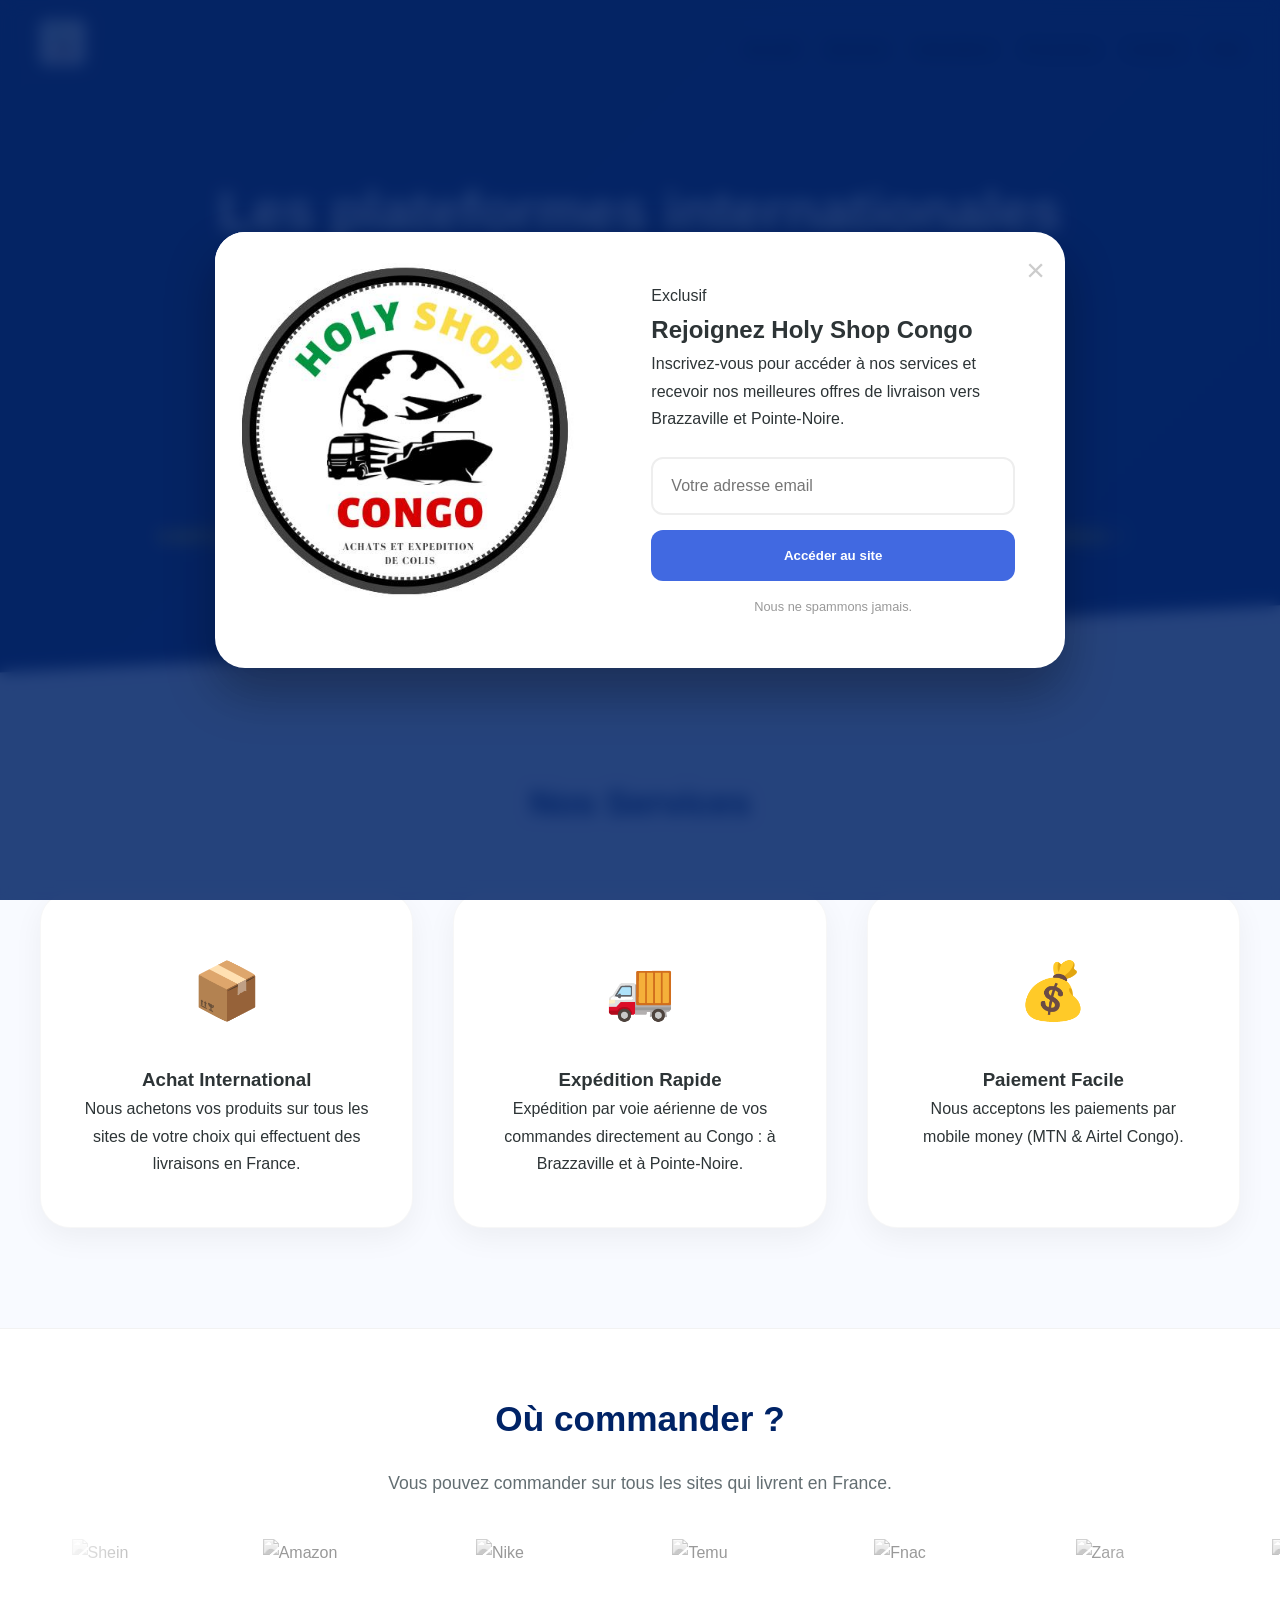
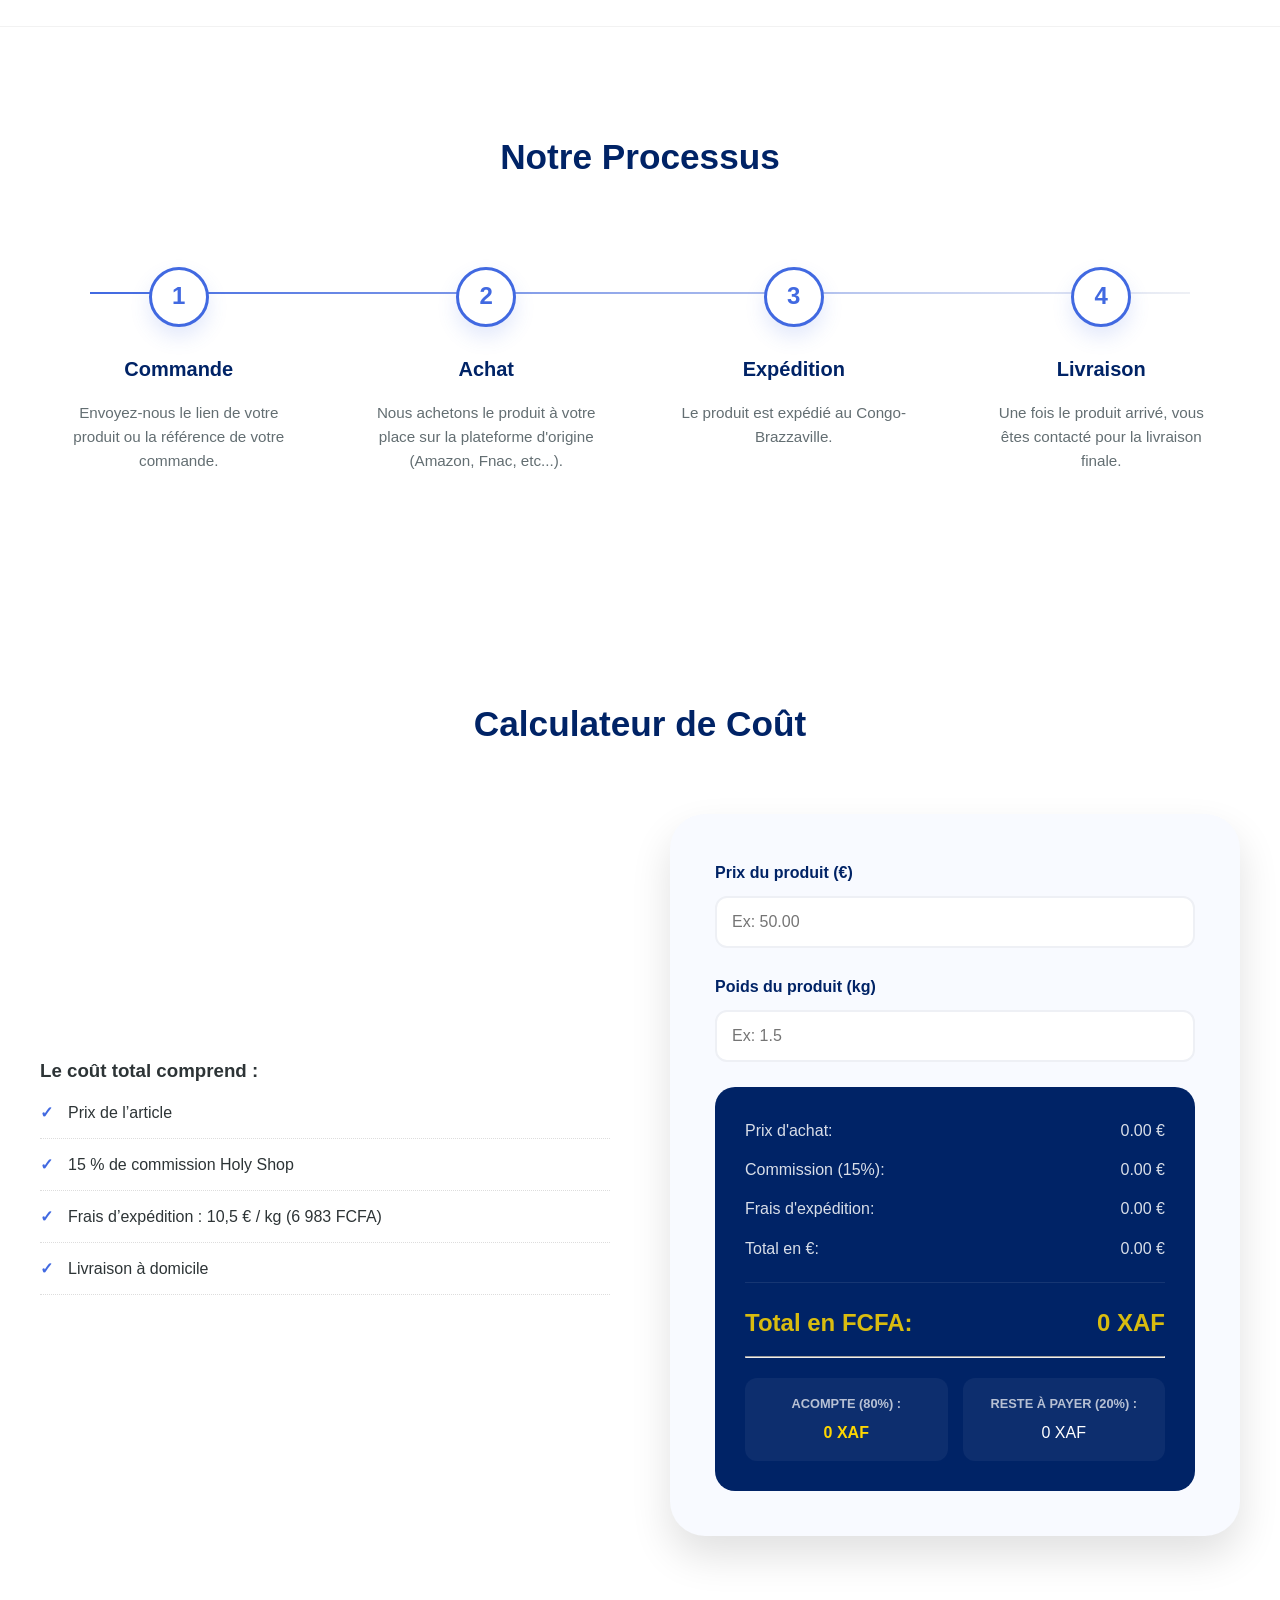
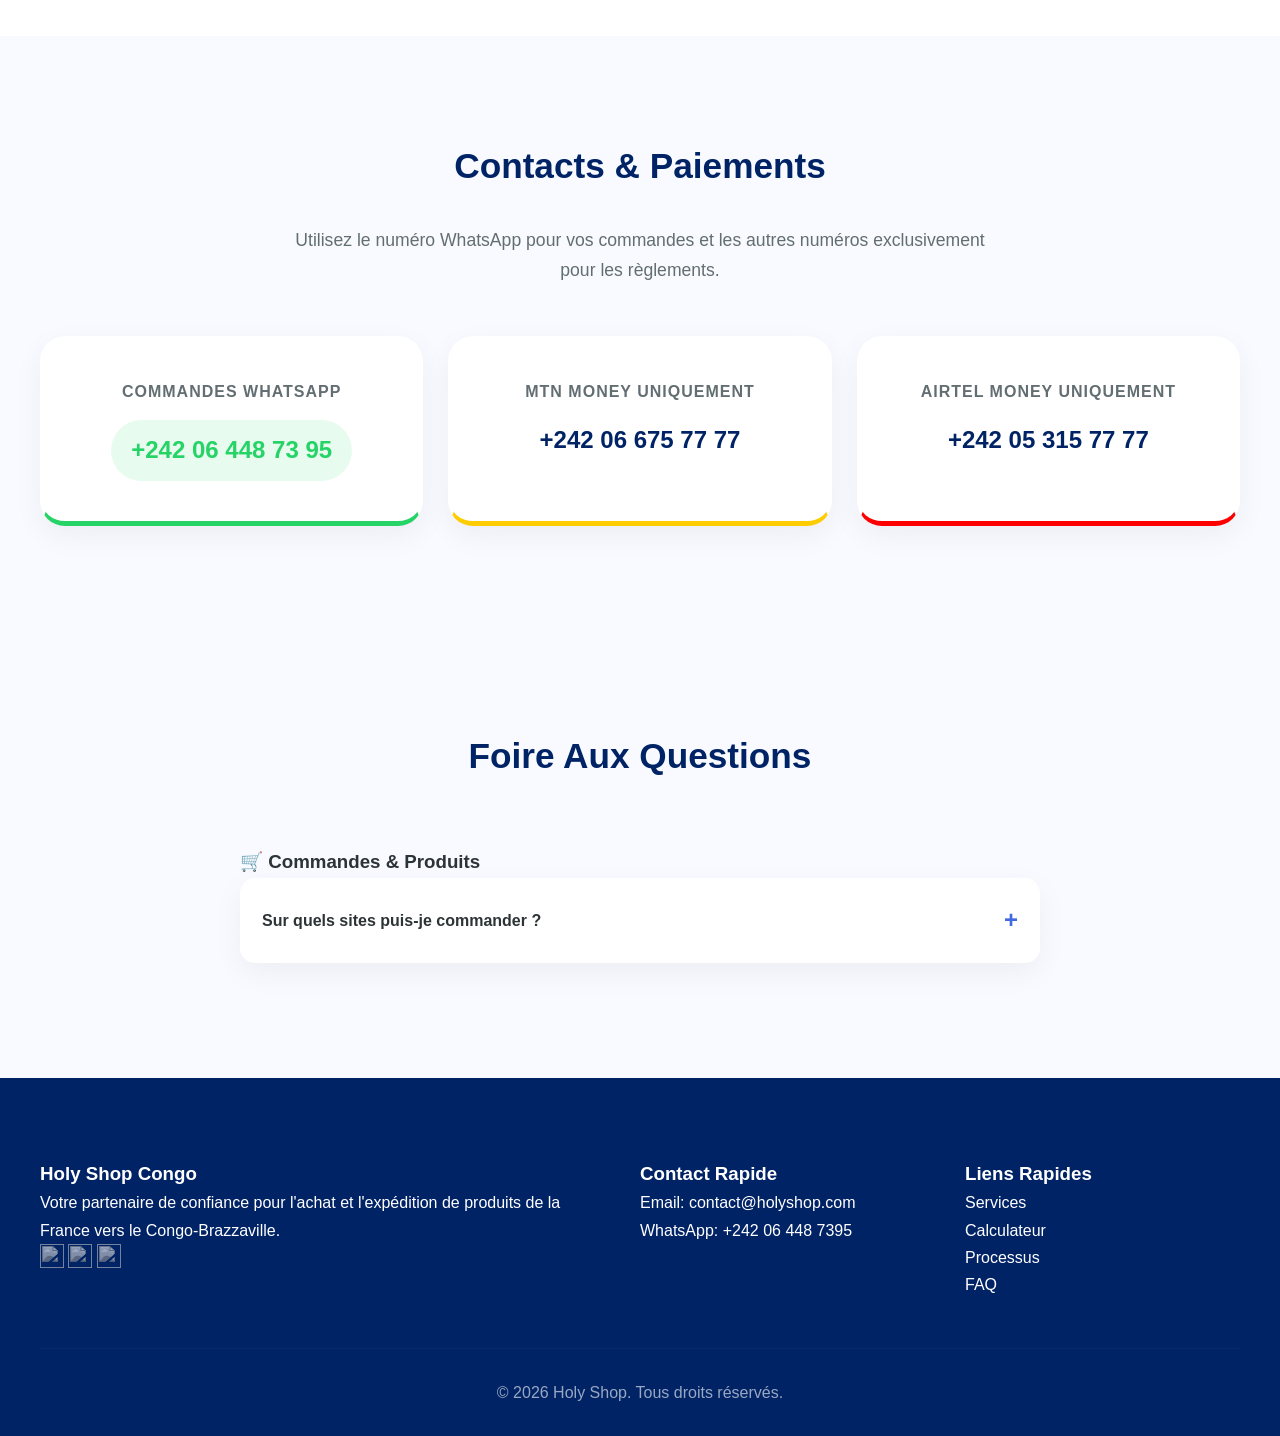
==== commit ffb7c2f2: "COMMIT" ====
--- a/index.html
+++ b/index.html
@@ -55,6 +55,26 @@
         <h2 class="hero-subtitle">Simple, rapide et fiable — profitez enfin du shopping mondial sans frontières !</h2>
       </div>
     </section>
+    <div class="newsletter-overlay" id="newsletterOverlay">
+      <div class="newsletter-modal">
+        <button class="close-modal" id="closeModal">&times;</button>
+        <div class="modal-image">
+          <img src="/images/Holy-shop_logo.jpg" alt="Holy Shop Congo">
+        </div>
+        <div class="modal-content">
+          <span class="badge">Exclusif</span>
+          <h2>Rejoignez Holy Shop Congo</h2>
+          <p>Inscrivez-vous pour accéder à nos services et recevoir nos meilleures offres de livraison vers Brazzaville
+            et Pointe-Noire.</p>
+
+          <form class="modal-form" id="newsletterForm">
+            <input type="email" placeholder="Votre adresse email" required>
+            <button type="submit">Accéder au site</button>
+          </form>
+          <p class="spam-text">Nous ne spammons jamais.</p>
+        </div>
+      </div>
+    </div>
 
     <section id="features" class="services-section">
       <div class="container">
--- a/style.css
+++ b/style.css
@@ -123,7 +123,92 @@
     border-radius: 3px;
     transition: var(--transition);
 }
-
+/* L'arrière-plan qui bloque le site */
+.newsletter-overlay {
+    position: fixed;
+    top: 0; left: 0;
+    width: 100%; height: 100%;
+    background: rgba(0, 35, 102, 0.85);
+    backdrop-filter: blur(8px);
+    display: flex;
+    align-items: center; justify-content: center;
+    z-index: 9999;
+    visibility: visible;
+    opacity: 1;
+    transition: 0.5s;
+}
+
+/* La fenêtre (Modal) */
+.newsletter-modal {
+    background: white;
+    width: 90%;
+    max-width: 850px;
+    border-radius: 30px;
+    display: grid;
+    grid-template-columns: 1fr 1.2fr;
+    overflow: hidden;
+    position: relative;
+    box-shadow: 0 25px 50px rgba(0,0,0,0.3);
+}
+
+.modal-image img {
+    width: 400px; height: auto;
+    object-fit: cover;
+}
+
+.modal-content {
+    padding: 50px;
+    display: flex;
+    flex-direction: column;
+    justify-content: center;
+}
+
+.close-modal {
+    position: absolute;
+    top: 20px; right: 20px;
+    background: none; border: none;
+    font-size: 2rem; color: #ccc;
+    cursor: pointer;
+    transition: 0.3s;
+}
+
+.close-modal:hover { color: var(--congo-red); }
+
+.modal-form {
+    display: flex;
+    flex-direction: column;
+    gap: 15px;
+    margin-top: 25px;
+}
+
+.modal-form input {
+    padding: 18px;
+    border-radius: 12px;
+    border: 2px solid #eee;
+    font-size: 1rem;
+}
+
+.modal-form button {
+    background: var(--primary);
+    color: white;
+    padding: 18px;
+    border-radius: 12px;
+    border: none;
+    font-weight: 800;
+    cursor: pointer;
+    transition: 0.3s;
+}
+
+.modal-form button:hover { background: var(--primary-dark); transform: scale(1.02); }
+
+.spam-text { font-size: 0.8rem; color: #999; margin-top: 15px; text-align: center; }
+
+/* Responsive Modal */
+@media (max-width: 768px) {
+    .newsletter-modal { grid-template-columns: 1fr; }
+    .modal-image { display: none; }
+    .modal-content { padding: 40px 25px; }
+}
 /* ==========================================================================
    HERO SECTION
    ========================================================================== */
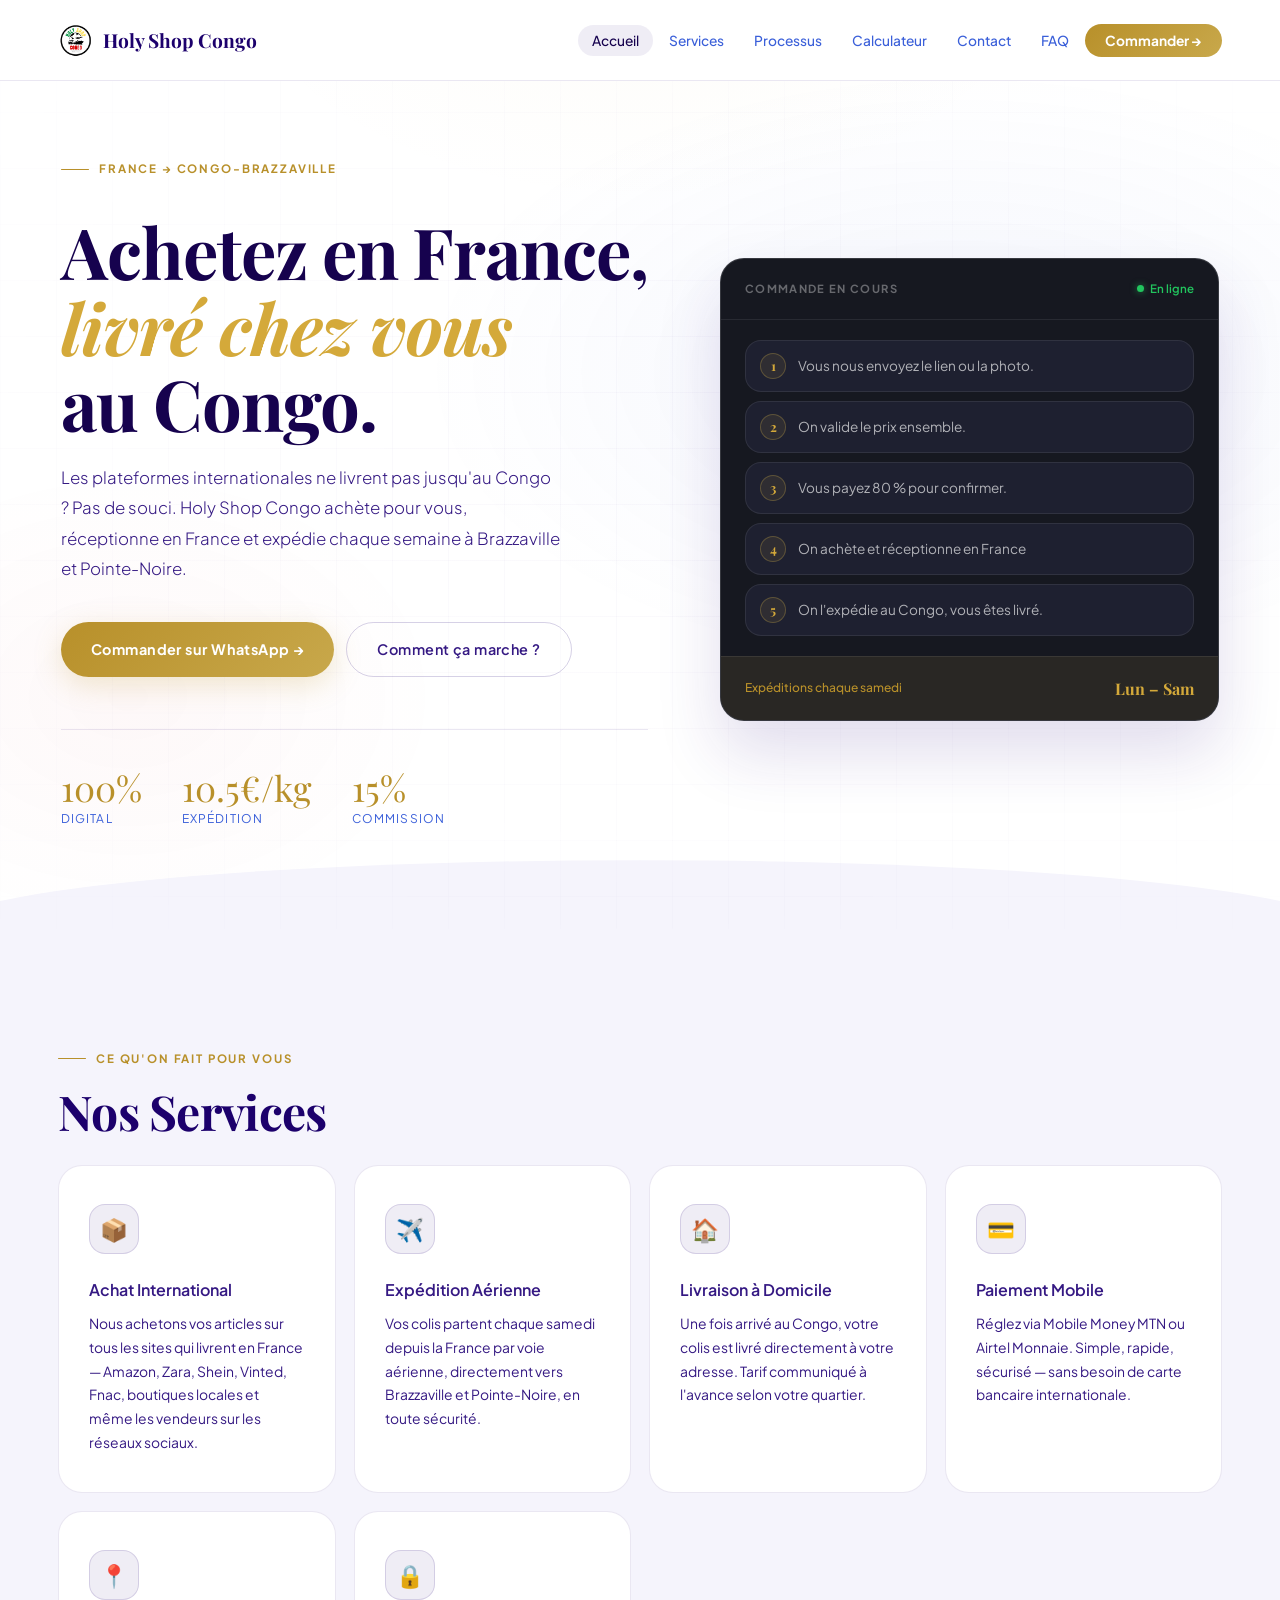
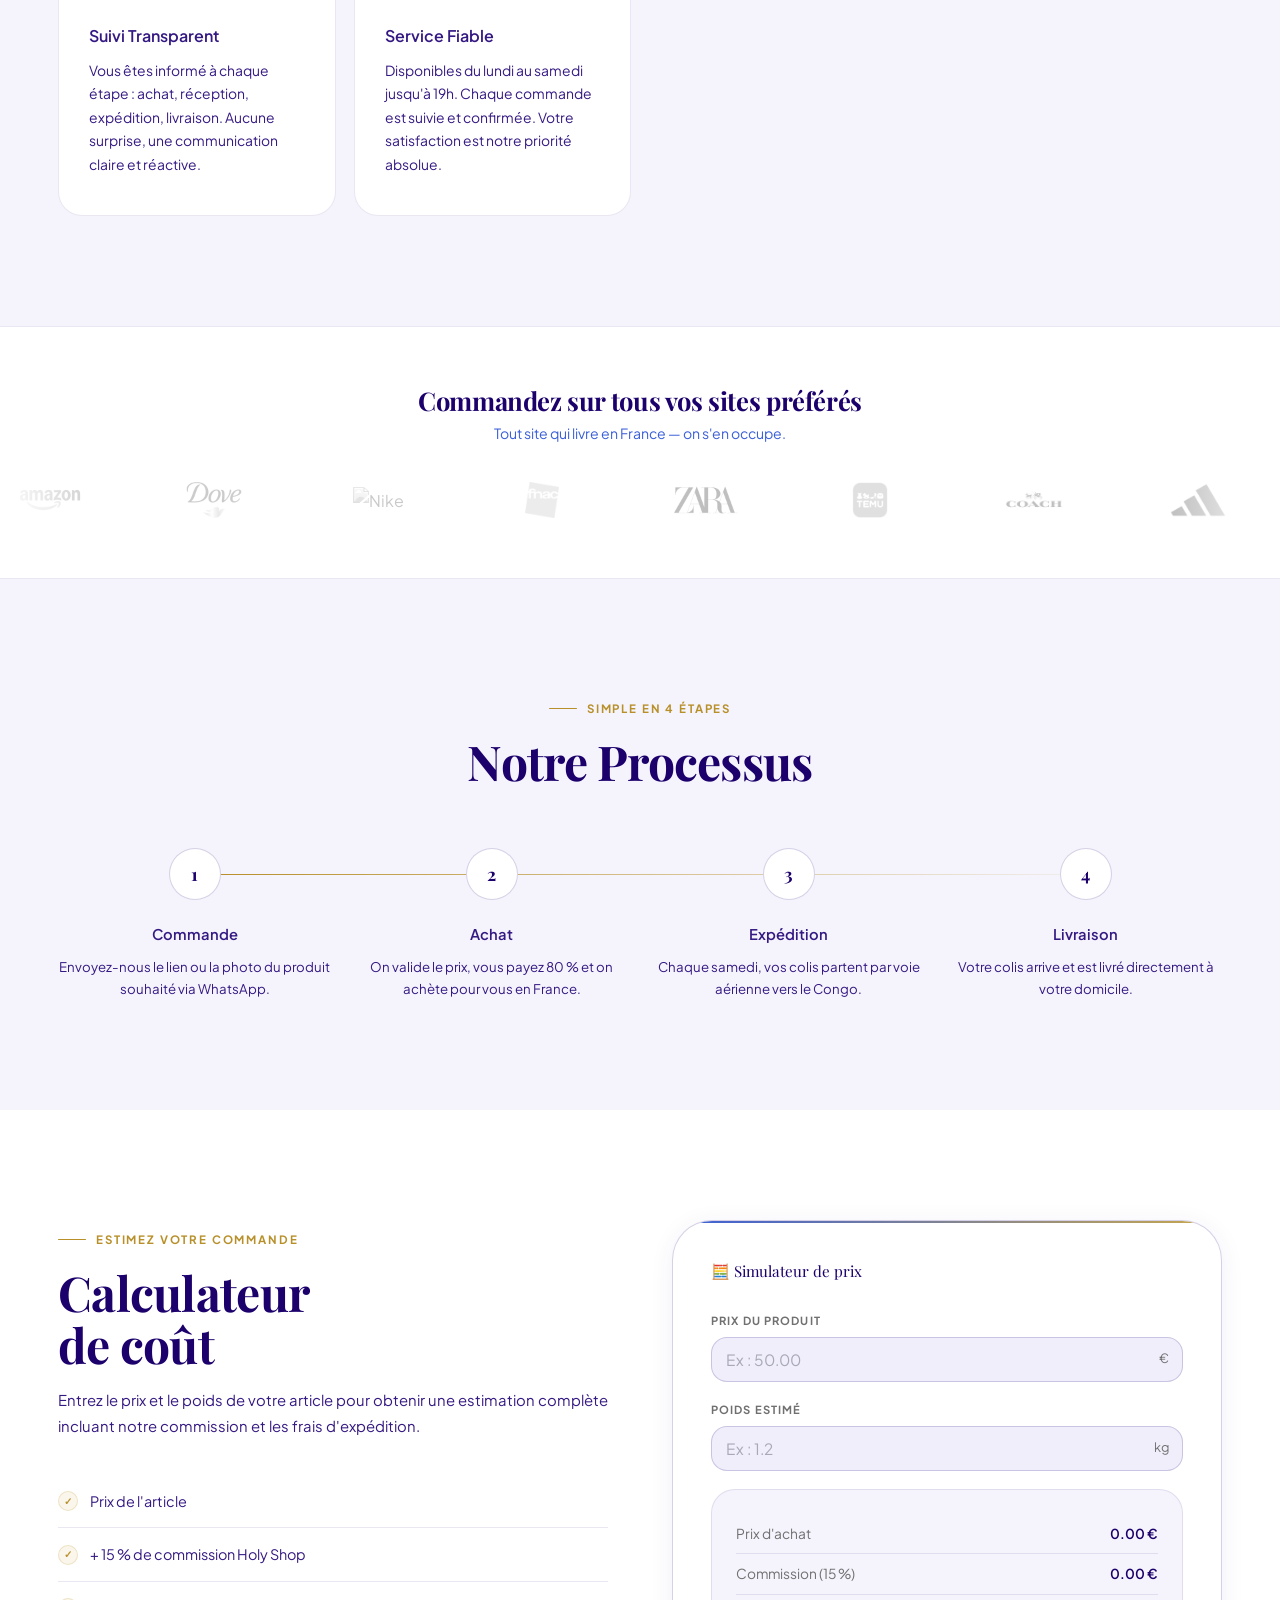
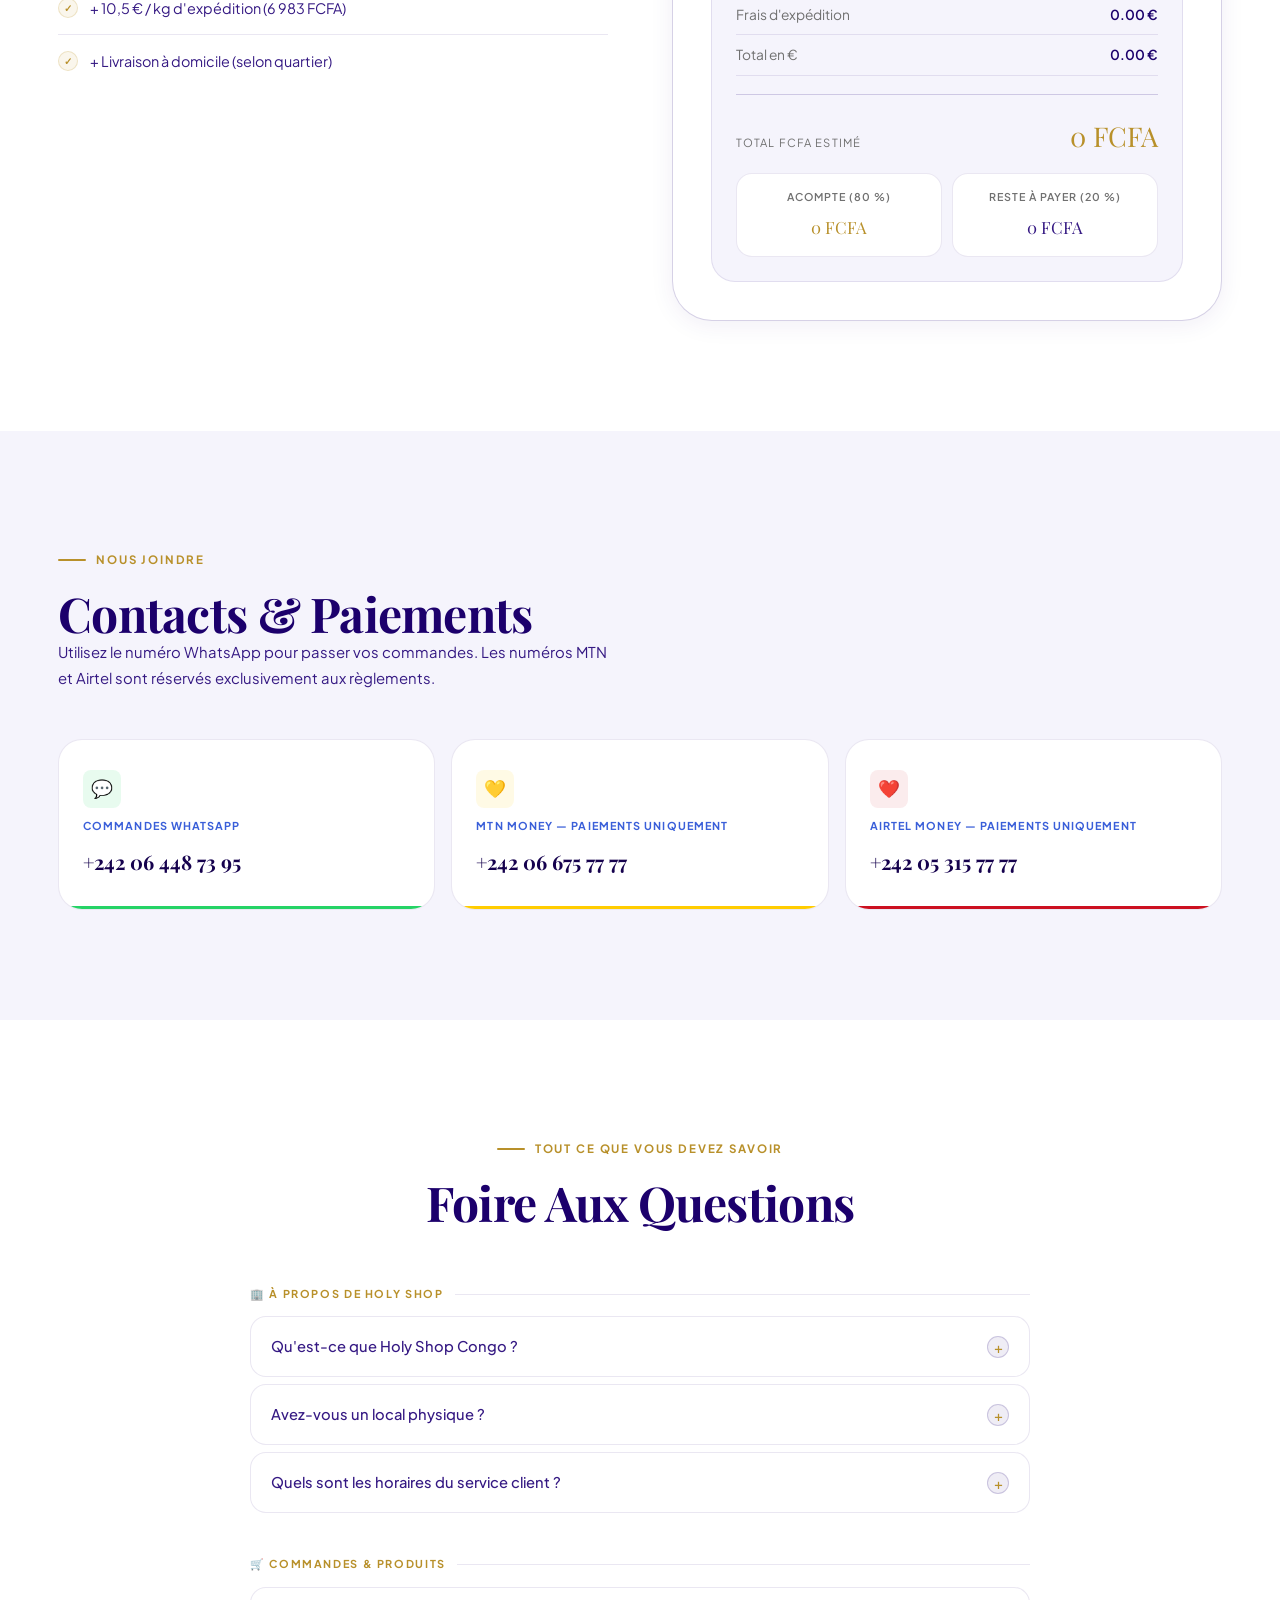
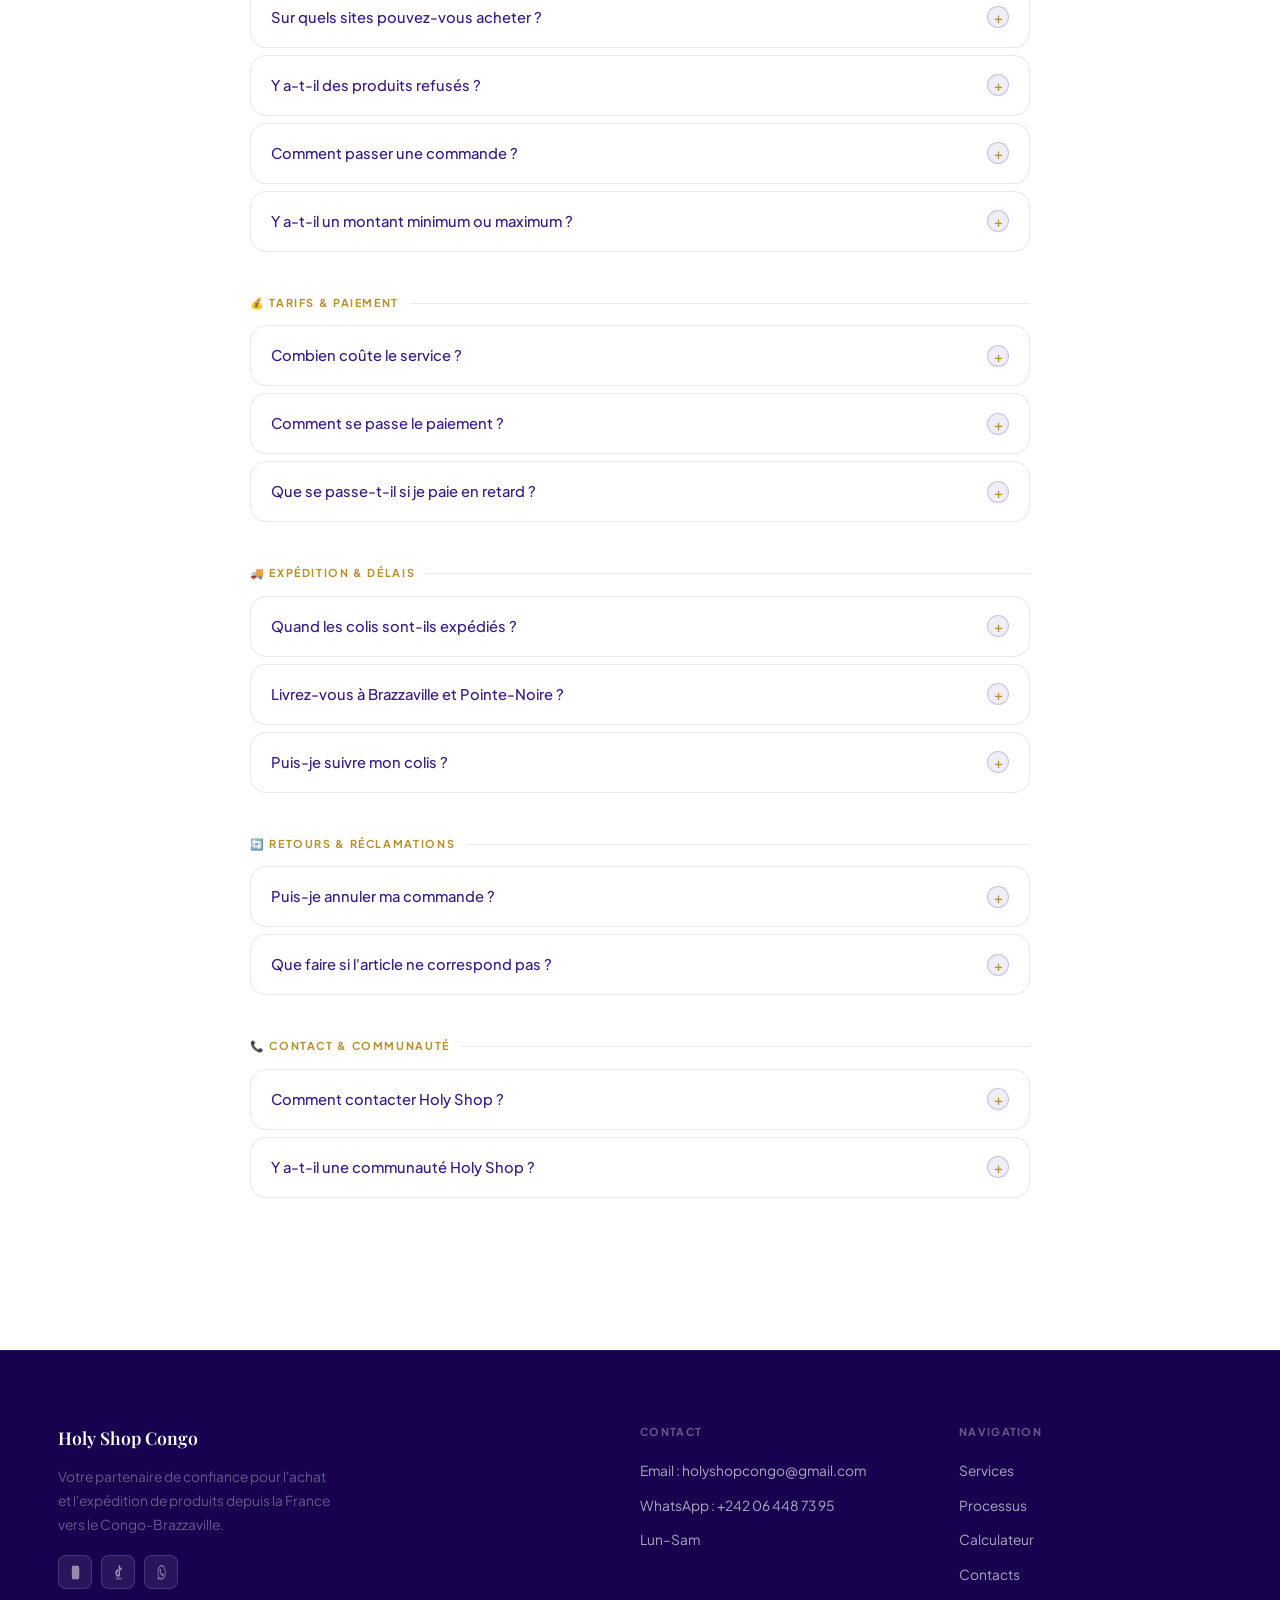
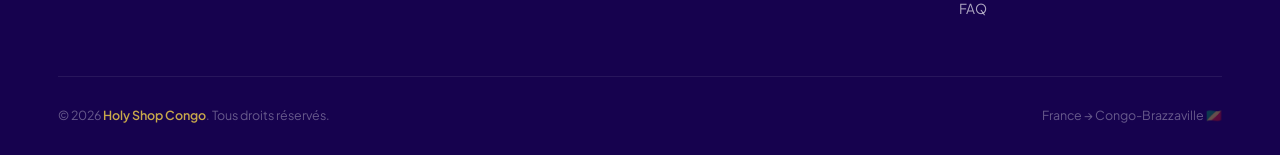
==== commit 0367eb6e: "perfectionnement" ====
--- a/index.html
+++ b/index.html
@@ -1,307 +1,1233 @@
 <!DOCTYPE html>
 <html lang="fr">
-
 <head>
   <meta charset="UTF-8">
   <meta name="viewport" content="width=device-width, initial-scale=1.0">
-  <meta name="description"
-    content="Holy Shop - Service d'achat et d'expédition de la France vers le Congo-Brazzaville.">
-  <title>Holy Shop - Votre partenaire e-commerce international</title>
-
-  <link rel="stylesheet" href="style.css">
-  <link rel="icon" type="image/png" href="/images/Holy-shop_logo.jpg">
+  <meta name="description" content="Holy Shop Congo - Service d'achat et d'expédition depuis la France vers le Congo-Brazzaville.">
+  <title>Holy Shop Congo — France vers Congo</title>
+  <link rel="preconnect" href="https://fonts.googleapis.com">
+  <link rel="preconnect" href="https://fonts.gstatic.com" crossorigin>
+  <link href="https://fonts.googleapis.com/css2?family=Playfair+Display:ital,wght@0,700;0,900;1,700&family=Plus+Jakarta+Sans:wght@300;400;500;600;700&display=swap" rel="stylesheet">
+  <style>
+    /* =====================================================================
+       VARIABLES — DESIGN SYSTEM RESTRUCTURÉ
+       Séparation stricte : couleurs TXT / couleurs UI
+    ===================================================================== */
+    :root {
+
+      /* ══════════════════════════════════════════
+         COULEURS DE TEXTE (TXT)
+         Règle : UNIQUEMENT pour la propriété color
+         Jamais pour background, border, fill, etc.
+      ══════════════════════════════════════════ */
+
+      /* Hiérarchie sur fond BLANC / clair */
+      --txt-h1:          #16024e;   /* h1 — bleu nuit, contraste max */
+      --txt-h2:          #1c006c;   /* h2 — bleu marine profond */
+      --txt-h3:          #351983;   /* h3, titres cartes — bleu violet */
+      --txt-body:        #351983;   /* paragraphes courants */
+      --txt-secondary:   #3a5fd9;   /* texte secondaire, labels actifs */
+      --txt-muted:       #707070;   /* métadonnées, hints discrets */
+      --txt-disabled:    #a8a8b8;   /* placeholders, inactif */
+
+      /* Hiérarchie sur fond SOMBRE (modal, footer) */
+      --txt-on-dark:         #ffffff;
+      --txt-on-dark-2:       rgba(255,255,255,0.65);
+      --txt-on-dark-muted:   rgba(255,255,255,0.35);
+
+      /* Sur bouton doré */
+      --txt-on-gold:     #ffffff;
+
+      /* ══════════════════════════════════════════
+         COULEURS UI (fonds, bordures, boutons)
+         Jamais utilisées pour la propriété color
+      ══════════════════════════════════════════ */
+
+      /* Fonds clairs */
+      --bg-page:     #ffffff;
+      --bg-alt:      #f5f4fc;       /* sections alternées — bleu très pâle */
+      --bg-card:     #ffffff;
+      --bg-input:    #f0eefa;       /* fond inputs sur fond clair */
+      --bg-blue-tint: rgba(53,25,131,0.05);
+
+      /* Fonds sombres (footer, modal, hero-card) */
+      --ink:         #07080d;
+      --ink-2:       #0f1018;
+      --ink-3:       #161820;
+      --ink-4:       #1e2030;
+
+      /* Bordures sur fond clair */
+      --border:      rgba(53,25,131,0.10);
+      --border-2:    rgba(53,25,131,0.20);
+
+      /* Bordures sur fond sombre */
+      --border-dark:   rgba(255,255,255,0.08);
+      --border-dark-2: rgba(255,255,255,0.14);
+
+      /* Accent or */
+      --gold:        #c8a84b;
+      --gold-2:      #d4a93a;
+      --gold-3:      #b8902a;
+      --gold-bg:     rgba(200,168,75,0.10);
+      --gold-glow:   rgba(200,168,75,0.25);
+
+      /* Accent bleu — usage UI uniquement */
+      --blue:        #3a5fd9;
+      --blue-dark:   #001f8c;
+      --bleu:        #351983;
+      --bleu-2:      #1c006c;
+      --bleu-3:      #16024e;
+      --bleu-bg:     rgba(53,25,131,0.08);
+
+      /* Accent rouge */
+      --red:         #cc1020;
+
+      /* ── Typo ── */
+      --f-title: 'Playfair Display', Georgia, serif;
+      --f-body:  'Plus Jakarta Sans', sans-serif;
+
+      /* ── Rayons ── */
+      --r1: 8px;
+      --r2: 16px;
+      --r3: 24px;
+      --r4: 40px;
+      --rF: 999px;
+
+      /* ── Transitions ── */
+      --ease: cubic-bezier(.4,0,.2,1);
+      --t:  .28s;
+      --ts: .5s;
+    }
+
+    *, *::before, *::after { margin:0; padding:0; box-sizing:border-box; }
+    html { scroll-behavior:smooth; -webkit-font-smoothing:antialiased; }
+
+    body {
+      font-family: var(--f-body);
+      background: var(--bg-page);
+      color: var(--txt-body);
+      line-height: 1.7;
+      overflow-x: hidden;
+    }
+
+    h1, h2 { font-family: var(--f-title); line-height: 1.08; letter-spacing: -.015em; }
+    h1 { font-size: clamp(2.6rem,5.5vw,4.4rem); color: var(--txt-h1); }
+    h2 { font-size: clamp(1.9rem,3.8vw,3rem);   color: var(--txt-h2); }
+    h3 { font-family: var(--f-body); font-weight:600; font-size:1rem; color: var(--txt-h3); }
+    ul { list-style:none; }
+    a  { text-decoration:none; color:inherit; transition:color var(--t) var(--ease); }
+    img { max-width:100%; height:auto; display:block; }
+
+    .container { max-width:1220px; margin:0 auto; padding:0 28px; }
+    section { padding:110px 0; }
+
+    /* ── Eyebrow ── */
+    .eyebrow {
+      display:inline-flex; align-items:center; gap:10px;
+      font-size:.72rem; font-weight:700; letter-spacing:.16em;
+      text-transform:uppercase; color: var(--gold-3); margin-bottom:18px;
+    }
+    .eyebrow::before {
+      content:''; display:block; width:28px; height:1.5px;
+      background: var(--gold-3); border-radius:2px;
+    }
+
+    /* ── Boutons ── */
+    .btn {
+      display:inline-flex; align-items:center; gap:9px;
+      padding:14px 30px; border-radius:var(--rF);
+      font-family:var(--f-body); font-weight:600; font-size:.9rem;
+      letter-spacing:.03em; cursor:pointer; border:none;
+      transition:all var(--t) var(--ease); white-space:nowrap;
+    }
+    .btn-gold {
+      background:linear-gradient(135deg, var(--gold-3), var(--gold));
+      color: var(--txt-on-gold); font-weight:700;
+      box-shadow:0 8px 28px var(--gold-glow);
+    }
+    .btn-gold:hover { transform:translateY(-2px); box-shadow:0 16px 40px rgba(200,168,75,.38); filter:brightness(1.07); }
+
+    .btn-outline {
+      background:transparent;
+      color: var(--txt-h3);
+      border:1.5px solid var(--border-2);
+    }
+    .btn-outline:hover { border-color: var(--gold-3); color: var(--gold-3); background: var(--gold-bg); }
+
+    /* ── Reveal ── */
+    .rv { opacity:0; transform:translateY(26px); transition:opacity .65s var(--ease),transform .65s var(--ease); }
+    .rv.on { opacity:1; transform:none; }
+    .d1{transition-delay:.08s} .d2{transition-delay:.18s} .d3{transition-delay:.28s}
+    .d4{transition-delay:.38s} .d5{transition-delay:.5s}
+
+    /* =====================================================================
+       MODAL — fond sombre conservé
+    ===================================================================== */
+    .newsletter-overlay {
+      position:fixed; inset:0; z-index:9999;
+      background:rgba(0,0,0,.88); backdrop-filter:blur(14px);
+      display:flex; align-items:center; justify-content:center;
+      transition:opacity .4s, visibility .4s;
+    }
+    .newsletter-overlay.hidden { opacity:0; visibility:hidden; pointer-events:none; }
+
+    .newsletter-modal {
+      background: var(--ink-3); border:1px solid var(--border-dark-2);
+      width:92%; max-width:800px; border-radius:var(--r4);
+      display:grid; grid-template-columns:1fr 1.25fr;
+      overflow:hidden; position:relative;
+      box-shadow:0 40px 80px rgba(0,0,0,.6);
+      transition:transform .4s var(--ease);
+    }
+    .newsletter-overlay.hidden .newsletter-modal { transform:scale(.95); }
+
+    .modal-left {
+      background:linear-gradient(150deg, var(--blue-dark) 0%, var(--ink) 100%);
+      padding:52px 36px; display:flex; flex-direction:column;
+      justify-content:space-between; position:relative; overflow:hidden;
+    }
+    .modal-left::after {
+      content:''; position:absolute; bottom:-70px; right:-70px;
+      width:240px; height:240px; border-radius:50%;
+      background:radial-gradient(circle, var(--gold-glow) 0%, transparent 70%);
+    }
+    .modal-left::before {
+      content:''; position:absolute; top:0; left:0; right:0; height:2px;
+      background:linear-gradient(90deg,transparent, var(--gold),transparent);
+    }
+    .modal-left h2 { color: var(--txt-on-dark); font-size:1.9rem; position:relative; z-index:1; }
+    .modal-left h2 span { color: var(--gold-2); font-style:italic; }
+    .modal-left p  { font-size:.85rem; color: var(--txt-on-dark-muted); margin-top:12px; position:relative; z-index:1; }
+
+    .modal-right { padding:48px 40px; display:flex; flex-direction:column; justify-content:center; background:#ffffff; }
+    .modal-right h3 { font-family:var(--f-title); font-size:1.4rem; color: var(--txt-h2); margin-bottom:6px; }
+    .modal-right > p { font-size:.87rem; color: var(--txt-body); margin-bottom:26px; line-height:1.65; }
+
+    .close-modal {
+      position:absolute; top:14px; right:14px;
+      width:32px; height:32px; border-radius:50%;
+      background: var(--ink-4); border:1px solid var(--border-dark-2);
+      color: var(--txt-on-dark-2); font-size:1rem; cursor:pointer;
+      display:flex; align-items:center; justify-content:center;
+      transition:all var(--t) var(--ease); z-index:10;
+    }
+    .close-modal:hover { background: var(--red); color: var(--txt-on-dark); border-color: var(--red); }
+
+    .modal-form { display:flex; flex-direction:column; gap:11px; }
+    .modal-form input {
+      padding:13px 16px; border-radius:var(--r2);
+      border:1px solid var(--border-2); background: var(--bg-input);
+      font-family:var(--f-body); font-size:.93rem; color: var(--txt-body);
+      outline:none; transition:border-color var(--t);
+    }
+    .modal-form input:focus { border-color: var(--gold); box-shadow:0 0 0 3px var(--gold-bg); }
+    .modal-form input::placeholder { color: var(--txt-disabled); }
+    .spam-text { font-size:.73rem; color: var(--txt-muted); text-align:center; margin-top:9px; }
+
+    @media(max-width:620px){
+      .newsletter-modal { grid-template-columns:1fr; }
+      .modal-left { padding:32px 26px; min-height:150px; }
+      .modal-right { padding:32px 26px; }
+    }
+
+    /* =====================================================================
+       HEADER
+    ===================================================================== */
+    .main-header {
+      position:fixed; top:0; width:100%; z-index:1000;
+      padding:22px 0;
+      background: rgba(255,255,255,0.92);
+      backdrop-filter: blur(20px);
+      border-bottom:1px solid var(--border);
+      transition:padding var(--ts) var(--ease), box-shadow var(--ts);
+    }
+    .main-header.scrolled {
+      padding:13px 0;
+      box-shadow: 0 2px 20px rgba(53,25,131,0.08);
+    }
+    .header-wrapper { display:flex; justify-content:space-between; align-items:center; gap:20px; }
+
+    .logo { display:flex; align-items:center; gap:9px; font-family:var(--f-title); font-weight:700; font-size:1.2rem; }
+    .logo-img { height:36px; border-radius:var(--r1); }
+    .logo .holy  { color: var(--bleu-2); }
+    .logo .shop  { color: var(--bleu-2); }
+    .logo .congo { color: var(--bleu-2); }
+
+    .main-nav ul { display:flex; align-items:center; gap:2px; }
+    .main-nav a {
+      font-size:.86rem; font-weight:500;
+      color: var(--txt-secondary);
+      padding:7px 14px; border-radius:var(--rF);
+      transition:all var(--t) var(--ease);
+    }
+    .main-nav a:hover,
+    .main-nav a.active { color: var(--txt-h1); background: var(--bleu-bg); }
+
+    .main-nav .nav-cta {
+      background:linear-gradient(135deg, var(--gold-3), var(--gold));
+      color: var(--txt-on-gold); font-weight:700; padding:8px 20px;
+    }
+    .main-nav .nav-cta:hover { transform:translateY(-1px); box-shadow:0 8px 20px var(--gold-glow); }
+
+    .burger {
+      display:none; flex-direction:column; gap:5px;
+      background:transparent; border:none; cursor:pointer; z-index:1001; padding:4px;
+    }
+    .burger span { display:block; width:22px; height:2px; background: var(--txt-h1); border-radius:2px; transition:all var(--t) var(--ease); transform-origin:center; }
+    .burger.open span:nth-child(1) { transform:translateY(7px) rotate(45deg); }
+    .burger.open span:nth-child(2) { opacity:0; transform:scaleX(0); }
+    .burger.open span:nth-child(3) { transform:translateY(-7px) rotate(-45deg); }
+
+    /* =====================================================================
+       HERO — fond blanc avec grille bleue subtile
+    ===================================================================== */
+    .hero {
+      min-height:100vh; display:flex; align-items:center;
+      padding:150px 0 100px; position:relative; overflow:hidden;
+      background: var(--bg-page);
+    }
+
+    .hero::before {
+      content:''; position:absolute; inset:0; z-index:0;
+      background:
+        radial-gradient(ellipse 65% 50% at 75% 40%, rgba(58,95,217,.06) 0%, transparent 65%),
+        radial-gradient(ellipse 45% 45% at 10% 75%, rgba(204,16,32,.03) 0%, transparent 55%),
+        radial-gradient(ellipse 55% 45% at 50% -5%, rgba(200,168,75,.04) 0%, transparent 60%);
+    }
+
+    .hero::after {
+      content:''; position:absolute; inset:0; z-index:0;
+      background-image:
+        linear-gradient(rgba(53,25,131,.025) 1px, transparent 1px),
+        linear-gradient(90deg, rgba(53,25,131,.025) 1px, transparent 1px);
+      background-size:56px 56px;
+      mask-image:radial-gradient(ellipse 75% 75% at center, black 20%, transparent 100%);
+    }
+
+    .hero .container { position:relative; z-index:1; display:grid; grid-template-columns:1fr .85fr; gap:72px; align-items:center; }
+
+    .hero h1 { color: var(--txt-h1); margin:16px 0 22px; }
+    .hero h1 em { font-style:italic; color: var(--gold-2); }
+
+    .hero-description { font-size:1.05rem; color: var(--txt-body); font-weight:300; line-height:1.8; max-width:500px; margin-bottom:38px; }
+
+    .hero-actions { display:flex; gap:12px; flex-wrap:wrap; }
+
+    .hero-stats {
+      display:flex; gap:40px; flex-wrap:wrap;
+      margin-top:52px; padding-top:40px;
+      border-top:1px solid var(--border);
+    }
+    .stat-val { font-family:var(--f-title); font-size:2.2rem; color: var(--gold-3); line-height:1; margin-bottom:4px; }
+    .stat-lbl { font-size:.75rem; color: var(--txt-secondary); text-transform:uppercase; letter-spacing:.09em; }
+
+    .hero-content .eyebrow  { opacity:0; animation:upIn .7s .1s forwards; }
+    .hero-content h1        { opacity:0; animation:upIn .7s .25s forwards; }
+    .hero-content .hero-description { opacity:0; animation:upIn .7s .4s forwards; }
+    .hero-content .hero-actions     { opacity:0; animation:upIn .7s .55s forwards; }
+    .hero-content .hero-stats       { opacity:0; animation:upIn .7s .7s forwards; }
+
+    /* Carte droite hero — conservée sombre pour le contraste */
+    .hero-card {
+      background: var(--ink-3); border:1px solid var(--border-dark-2);
+      border-radius:var(--r3); overflow:hidden;
+      box-shadow:0 32px 64px rgba(53,25,131,.15);
+      opacity:0; animation:scIn .9s .5s forwards;
+    }
+    .hc-head {
+      padding:20px 24px; border-bottom:1px solid var(--border-dark);
+      display:flex; align-items:center; justify-content:space-between;
+    }
+    .hc-label { font-size:.7rem; font-weight:700; letter-spacing:.12em; text-transform:uppercase; color: var(--txt-on-dark-muted); }
+    .hc-live  { display:flex; align-items:center; gap:6px; font-size:.72rem; color:#22c55e; font-weight:600; }
+    .hc-dot   { width:7px; height:7px; border-radius:50%; background:#22c55e; box-shadow:0 0 7px rgba(34,197,94,.6); animation:blink 2s ease-in-out infinite; }
+
+    .hc-body { padding:20px 24px; display:flex; flex-direction:column; gap:9px; }
+    .hc-step {
+      display:flex; align-items:center; gap:12px;
+      padding:12px 14px; border-radius:var(--r2);
+      background: var(--ink-4); border:1px solid var(--border-dark);
+      transition:all var(--t) var(--ease); cursor:default;
+    }
+    .hc-step:hover { border-color:rgba(200,168,75,.28); background:rgba(200,168,75,.05); }
+    .hc-n {
+      width:26px; height:26px; border-radius:50%; flex-shrink:0;
+      background: var(--gold-bg); border:1px solid rgba(200,168,75,.3);
+      display:flex; align-items:center; justify-content:center;
+      font-family:var(--f-title); font-size:.82rem; font-weight:700; color: var(--gold-2);
+    }
+    .hc-t { font-size:.85rem; color: var(--txt-on-dark-2); }
+
+    .hc-foot {
+      padding:18px 24px; border-top:1px solid var(--border-dark);
+      background: var(--gold-bg);
+      display:flex; justify-content:space-between; align-items:center;
+    }
+    .hc-fl { font-size:.75rem; color: var(--gold-3); font-weight:500; }
+    .hc-fv { font-family:var(--f-title); font-size:1rem; color: var(--gold-2); font-weight:700; }
+
+    .hero-bottom { position:absolute; bottom:-1px; left:0; right:0; height:70px; background: var(--bg-alt); clip-path:ellipse(55% 100% at 50% 100%); }
+
+    @keyframes upIn { from{opacity:0;transform:translateY(20px)} to{opacity:1;transform:none} }
+    @keyframes scIn { from{opacity:0;transform:scale(.97)} to{opacity:1;transform:scale(1)} }
+    @keyframes blink { 0%,100%{opacity:1;transform:scale(1)} 50%{opacity:.5;transform:scale(.8)} }
+
+    /* =====================================================================
+       SERVICES
+    ===================================================================== */
+    .services-section { background: var(--bg-alt); }
+
+    .features-grid { display:grid; grid-template-columns:repeat(auto-fit,minmax(260px,1fr)); gap:18px; }
+
+    .feature-card {
+      background: var(--bg-card); border:1px solid var(--border);
+      border-radius:var(--r3); padding:38px 30px;
+      position:relative; overflow:hidden;
+      transition:all var(--t) var(--ease); cursor:default;
+    }
+    .feature-card::before {
+      content:''; position:absolute; top:-50px; right:-50px;
+      width:140px; height:140px; border-radius:50%;
+      background:radial-gradient(circle, var(--gold-glow) 0%, transparent 70%);
+      opacity:0; transition:opacity var(--t);
+    }
+    .feature-card:hover { border-color: var(--border-2); background: var(--bg-page); transform:translateY(-5px); box-shadow:0 20px 40px rgba(53,25,131,.08); }
+    .feature-card:hover::before { opacity:1; }
+
+    .feature-icon {
+      width:50px; height:50px; border-radius:var(--r2);
+      background: var(--bleu-bg); border:1px solid rgba(53,25,131,.15);
+      display:flex; align-items:center; justify-content:center;
+      font-size:1.4rem; margin-bottom:22px;
+      transition:all var(--t) var(--ease);
+    }
+    .feature-card:hover .feature-icon { background: var(--gold); border-color: var(--gold); transform:scale(1.08) rotate(-4deg); }
+    .feature-card h3 { color: var(--txt-h3); margin-bottom:9px; font-size:1rem; }
+    .feature-card p  { font-size:.87rem; color: var(--txt-body); line-height:1.7; }
+
+    /* =====================================================================
+       PARTENAIRES
+    ===================================================================== */
+    .partners-carousel {
+      background: var(--bg-page); padding:60px 0;
+      border-top:1px solid var(--border); border-bottom:1px solid var(--border);
+    }
+    .partners-top { text-align:center; margin-bottom:36px; }
+    .partners-top h2 { font-family:var(--f-title); font-size:1.6rem; color: var(--txt-h2); margin-bottom:8px; }
+    .partners-top p  { font-size:.88rem; color: var(--txt-secondary); }
+
+    .partners-slider { position:relative; overflow:hidden; }
+    .partners-slider::before,
+    .partners-slider::after {
+      content:''; position:absolute; top:0; width:110px; height:100%; z-index:2; pointer-events:none;
+    }
+    .partners-slider::before { left:0;  background:linear-gradient(to right, var(--bg-page), transparent); }
+    .partners-slider::after  { right:0; background:linear-gradient(to left,  var(--bg-page), transparent); }
+
+    .partners-track {
+      display:flex; align-items:center; gap:64px;
+      width:max-content; animation:scroll 30s linear infinite;
+    }
+    .partners-track:hover { animation-play-state:paused; }
+
+    .partner-logo { flex-shrink:0; width:100px; display:flex; align-items:center; justify-content:center; }
+    .partner-logo img { max-height:36px; object-fit:contain; filter:grayscale(1) opacity(.25); transition:all var(--t); }
+    .partner-logo:hover img { filter:grayscale(0) opacity(1); transform:scale(1.1); }
+
+    @keyframes scroll { 0%{transform:translateX(0)} 100%{transform:translateX(calc(-50% - 32px))} }
+
+    /* =====================================================================
+       PROCESSUS
+    ===================================================================== */
+    .process-section { background: var(--bg-alt); }
+
+    .process-steps {
+      display:grid; grid-template-columns:repeat(4,1fr); gap:24px;
+      position:relative; margin-top:60px;
+    }
+    .process-steps::before {
+      content:''; position:absolute; top:26px;
+      left:calc(12.5% + 13px); right:calc(12.5% + 13px);
+      height:1px; background:linear-gradient(90deg, var(--gold-3), rgba(200,168,75,.1)); z-index:0;
+    }
+
+    .step { text-align:center; position:relative; z-index:1; }
+    .step-number {
+      width:52px; height:52px; border-radius:50%; margin:0 auto 22px;
+      background: var(--bg-card); border:1.5px solid var(--border-2);
+      display:flex; align-items:center; justify-content:center;
+      font-family:var(--f-title); font-size:1.1rem; font-weight:700; color: var(--txt-h2);
+      position:relative; z-index:1; transition:all var(--t) var(--ease);
+    }
+    .step:hover .step-number { background: var(--gold); color: var(--txt-on-gold); border-color: var(--gold); box-shadow:0 8px 24px var(--gold-glow); transform:scale(1.1); }
+    .step h3 { font-size:.92rem; color: var(--txt-h3); margin-bottom:9px; }
+    .step p  { font-size:.83rem; color: var(--txt-body); line-height:1.65; }
+
+    /* =====================================================================
+       CALCULATEUR
+    ===================================================================== */
+    .calculator-section { background: var(--bg-page); }
+
+    .calc-layout { display:grid; grid-template-columns:1fr 1fr; gap:64px; align-items:start; }
+
+    .calc-left h2 { margin-bottom:16px; }
+    .calc-left > p { font-size:.93rem; color: var(--txt-body); margin-bottom:36px; line-height:1.75; }
+
+    .cost-list { display:flex; flex-direction:column; }
+    .cost-list li {
+      display:flex; align-items:center; gap:12px;
+      padding:14px 0; border-bottom:1px solid var(--border);
+      font-size:.9rem; color: var(--txt-body);
+    }
+    .cost-list li:last-child { border-bottom:none; }
+    .cost-check {
+      width:20px; height:20px; border-radius:50%; flex-shrink:0;
+      background: var(--gold-bg); border:1px solid rgba(200,168,75,.25);
+      display:flex; align-items:center; justify-content:center;
+      font-size:.6rem; color: var(--gold-3); font-weight:700;
+    }
+
+    .calculator-card {
+      background: var(--bg-card); border:1px solid var(--border-2);
+      border-radius:var(--r4); padding:38px;
+      position:relative; overflow:hidden;
+      box-shadow: 0 4px 24px rgba(53,25,131,.07);
+    }
+    .calculator-card::before {
+      content:''; position:absolute; top:0; left:0; right:0; height:2px;
+      background:linear-gradient(90deg, var(--blue), var(--gold));
+    }
+
+    .calc-title { font-family:var(--f-title); font-size:.95rem; color: var(--txt-h2); margin-bottom:26px; display:flex; align-items:center; gap:8px; }
+
+    .input-group { margin-bottom:18px; }
+    .input-group label { display:block; font-size:.7rem; font-weight:700; color: var(--txt-muted); margin-bottom:7px; text-transform:uppercase; letter-spacing:.1em; }
+    .input-wrap { position:relative; }
+    .input-wrap input {
+      width:100%; padding:12px 44px 12px 14px;
+      border-radius:var(--r2); border:1px solid var(--border-2);
+      background: var(--bg-input); font-family:var(--f-body); font-size:.97rem;
+      color: var(--txt-body); outline:none; transition:border-color var(--t);
+    }
+    .input-wrap input:focus { border-color: var(--gold); box-shadow:0 0 0 3px var(--gold-bg); }
+    .input-wrap input::placeholder { color: var(--txt-disabled); }
+    .input-sfx { position:absolute; right:14px; top:50%; transform:translateY(-50%); font-size:.8rem; color: var(--txt-muted); pointer-events:none; }
+
+    .results {
+      background: var(--bg-alt); border:1px solid var(--border);
+      border-radius:var(--r3); padding:24px; margin-top:6px;
+    }
+    .result-item { display:flex; justify-content:space-between; align-items:center; padding:8px 0; border-bottom:1px solid var(--border); font-size:.86rem; }
+    .result-item:last-of-type { border-bottom:none; }
+    .result-item span:first-child { color: var(--txt-muted); }
+    .result-item span:last-child  { font-weight:600; color: var(--txt-h2); }
+
+    .total-block { margin-top:18px; padding-top:18px; border-top:1px solid var(--border-2); display:flex; justify-content:space-between; align-items:baseline; }
+    .total-lbl { font-size:.7rem; text-transform:uppercase; letter-spacing:.1em; color: var(--txt-muted); }
+    .total-val { font-family:var(--f-title); font-size:1.7rem; color: var(--gold-3); }
+
+    .pay-grid { display:grid; grid-template-columns:1fr 1fr; gap:10px; margin-top:14px; }
+    .pay-box { background: var(--bg-card); border:1px solid var(--border); border-radius:var(--r2); padding:14px; text-align:center; }
+    .pay-box h4 { font-size:.67rem; text-transform:uppercase; letter-spacing:.09em; color: var(--txt-muted); font-weight:600; margin-bottom:7px; }
+    .highlight { font-family:var(--f-title); font-size:1.05rem; color: var(--gold-3); }
+
+    /* =====================================================================
+       CONTACTS
+    ===================================================================== */
+    .contact-numbers { background: var(--bg-alt); }
+
+    .contact-intro { font-size:.93rem; color: var(--txt-body); margin-bottom:48px; max-width:560px; line-height:1.75; }
+
+    .numbers-grid { display:grid; grid-template-columns:repeat(auto-fit,minmax(250px,1fr)); gap:16px; }
+
+    .number-card {
+      background: var(--bg-card); border:1px solid var(--border);
+      border-radius:var(--r3); padding:30px 24px;
+      display:flex; flex-direction:column; gap:9px;
+      position:relative; overflow:hidden;
+      transition:all var(--t) var(--ease);
+    }
+    .number-card::after { content:''; position:absolute; bottom:0; left:0; right:0; height:3px; }
+    .number-card:hover { transform:translateY(-4px); box-shadow:0 20px 40px rgba(53,25,131,.09); }
+
+    .n-icon { width:38px; height:38px; border-radius:var(--r1); display:flex; align-items:center; justify-content:center; font-size:1.1rem; }
+    .number-card h3 { font-size:.68rem; font-weight:700; letter-spacing:.1em; text-transform:uppercase; color: var(--txt-secondary); }
+    .phone-link,
+    .number-card p { font-family:var(--f-title); font-size:1.25rem; font-weight:700; color: var(--txt-h1); transition:color var(--t); }
+
+    .whatsapp-card::after { background:#25D366; }
+    .whatsapp-card .n-icon { background:rgba(37,211,102,.1); }
+    .whatsapp-card:hover .phone-link { color:#25D366; }
+    .whatsapp-card:hover { border-color:rgba(37,211,102,.25); }
+
+    .mtn-card::after { background:#ffcc00; }
+    .mtn-card .n-icon { background:rgba(255,204,0,.10); }
+    .mtn-card:hover { border-color:rgba(255,204,0,.35); }
+
+    .airtel-card::after { background: var(--red); }
+    .airtel-card .n-icon { background:rgba(204,16,32,.08); }
+    .airtel-card:hover { border-color:rgba(204,16,32,.2); }
+
+    /* =====================================================================
+       FAQ
+    ===================================================================== */
+    .faq-section { background: var(--bg-page); }
+
+    .faq-container { max-width:780px; margin:0 auto; }
+    .faq-category-wrapper { margin-bottom:42px; }
+
+    .faq-category-title {
+      font-family:var(--f-body); font-size:.68rem; font-weight:700;
+      letter-spacing:.15em; text-transform:uppercase; color: var(--gold-3);
+      margin-bottom:13px; display:flex; align-items:center; gap:11px;
+    }
+    .faq-category-title::after { content:''; flex:1; height:1px; background: var(--border); }
+
+    .faq-item {
+      background: var(--bg-card); border:1px solid var(--border);
+      border-radius:var(--r2); margin-bottom:7px; overflow:hidden;
+      transition:border-color var(--t);
+    }
+    .faq-item:hover { border-color: var(--border-2); }
+    .faq-item[open] { border-color: rgba(200,168,75,.3); box-shadow:0 4px 16px rgba(200,168,75,.06); }
+
+    .faq-question {
+      padding:17px 20px; cursor:pointer; font-weight:500; font-size:.92rem;
+      color: var(--txt-h3); display:flex; justify-content:space-between; align-items:center;
+      gap:14px; list-style:none; user-select:none; transition:color var(--t);
+    }
+    .faq-question::-webkit-details-marker { display:none; }
+    .faq-question:hover { color: var(--txt-h1); }
+
+    .faq-icon {
+      width:22px; height:22px; border-radius:50%; flex-shrink:0;
+      background: var(--bleu-bg); border:1px solid var(--border-2);
+      display:flex; align-items:center; justify-content:center;
+      font-size:.9rem; color: var(--gold-3); line-height:1;
+      transition:all var(--t); pointer-events:none;
+    }
+    details[open] .faq-icon { background: var(--gold); color: var(--txt-on-gold); border-color: var(--gold); }
+
+    .faq-answer {
+      padding:14px 20px 17px; font-size:.87rem; color: var(--txt-body);
+      line-height:1.78; border-top:1px solid var(--border);
+    }
+
+    /* =====================================================================
+       FOOTER — fond sombre conservé (contraste intentionnel)
+    ===================================================================== */
+    .main-footer { background: var(--bleu-3); border-top:1px solid var(--border-dark); padding:72px 0 28px; }
+
+    .footer-grid { display:grid; grid-template-columns:2fr 1fr 1fr; gap:56px; margin-bottom:56px; }
+
+    .footer-about h3 { font-family:var(--f-title); font-size:1.1rem; color: var(--txt-on-dark); margin-bottom:12px; }
+    .footer-about p  { font-size:.86rem; color: var(--txt-on-dark-muted); line-height:1.75; max-width:280px; margin-bottom:18px; }
+
+    .social-links { display:flex; gap:9px; }
+    .social-links a {
+      width:34px; height:34px; border-radius:var(--r1);
+      background: rgba(255,255,255,0.08); border:1px solid var(--border-dark-2);
+      display:flex; align-items:center; justify-content:center;
+      transition:all var(--t);
+    }
+    .social-links a:hover { background: var(--gold); border-color: var(--gold); transform:translateY(-2px); }
+    .social-links a img { width:15px; height:15px; filter:brightness(0) invert(1) opacity(.5); transition:filter var(--t); }
+    .social-links a:hover img { filter:brightness(0) opacity(1); }
+
+    .footer-contact h3,
+    .footer-nav h3 { font-family:var(--f-body); font-size:.68rem; font-weight:700; letter-spacing:.12em; text-transform:uppercase; color: var(--txt-on-dark-muted); margin-bottom:18px; }
+
+    .footer-contact ul,
+    .footer-nav ul { display:flex; flex-direction:column; gap:11px; }
+    .footer-contact li,
+    .footer-nav li { font-size:.86rem; color: var(--txt-on-dark-2); }
+
+    .footer-nav a { transition:color var(--t); color: var(--txt-on-dark-2); }
+    .footer-nav a:hover { color: var(--gold-2); }
+    .footer-contact a { color: var(--txt-on-dark-2); }
+    .footer-contact a:hover { color: var(--gold-2); }
+
+    .footer-bottom {
+      display:flex; justify-content:space-between; align-items:center;
+      padding-top:28px; border-top:1px solid var(--border-dark);
+      font-size:.78rem; color: var(--txt-on-dark-muted);
+    }
+    .footer-gold { color: var(--gold); font-weight:600; }
+
+    /* =====================================================================
+       RESPONSIVE
+    ===================================================================== */
+    @media(max-width:1000px){
+      .hero .container { grid-template-columns:1fr; }
+      .hero-card { display:none; }
+      .process-steps { grid-template-columns:repeat(2,1fr); }
+      .process-steps::before { display:none; }
+      .calc-layout { grid-template-columns:1fr; gap:44px; }
+      .footer-grid { grid-template-columns:1fr 1fr; gap:36px; }
+    }
+
+    @media(max-width:768px){
+      section { padding:80px 0; }
+      .main-nav {
+        position:fixed; top:0; right:-100%; width:80%; max-width:290px; height:100vh;
+        background: var(--bg-page); border-left:1px solid var(--border-2);
+        padding:84px 26px 36px; flex-direction:column;
+        transition:right var(--ts) var(--ease);
+      }
+      .main-nav.open { right:0; }
+      .main-nav ul { flex-direction:column; align-items:flex-start; gap:3px; }
+      .main-nav a  { font-size:.96rem; padding:11px 14px; width:100%; border-radius:var(--r2); }
+      .burger { display:flex; }
+      .hero { padding:110px 0 72px; }
+      .hero-stats { gap:22px; }
+      .process-steps { grid-template-columns:1fr; }
+      .footer-grid { grid-template-columns:1fr; gap:32px; }
+      .footer-bottom { flex-direction:column; gap:8px; text-align:center; }
+    }
+
+    @media(max-width:480px){
+      .hero-actions { flex-direction:column; align-items:flex-start; }
+      .pay-grid { grid-template-columns:1fr; }
+      .numbers-grid { grid-template-columns:1fr; }
+      .calculator-card { padding:26px 20px; }
+    }
+  </style>
 </head>
-
 <body>
 
-  <header class="main-header">
-    <div class="container header-wrapper">
-      <div class="logo">
-        <a href="/" aria-label="Retour à l'accueil">
-          <img src="/images/Holy-shop_logo.jpg" alt="Holy Shop Logo" class="logo-img">
-
+<!-- =====================================================================
+     MODAL
+===================================================================== 
+<div class="newsletter-overlay" id="newsletterOverlay">
+  <div class="newsletter-modal">
+    <button class="close-modal" id="closeModal">&times;</button>
+    <div class="modal-left">
+      <h2>Commandez en France,<br><span>livré au Congo.</span></h2>
+      <p>Rejoignez des centaines de clients satisfaits à Brazzaville et Pointe-Noire.</p>
+    </div>
+    <div class="modal-right">
+      <h3>Accéder à Holy Shop</h3>
+      <p>Inscrivez-vous pour accéder à nos services et recevoir nos meilleures offres.</p>
+      <form class="modal-form" id="newsletterForm" action="">
+        <input type="email" placeholder="Votre adresse email" required>
+        <button type="submit" class="btn btn-gold">Accéder au site →</button>
+      </form>
+      <p class="spam-text">Nous ne spammons jamais.</p>
+    </div>
+  </div>
+</div>
+-->
+
+<!-- =====================================================================
+     HEADER
+===================================================================== -->
+<header class="main-header" id="header">
+  <div class="container header-wrapper">
+    <div class="logo">
+      <a href="/" aria-label="Accueil">
+        <img src="/Images/logo.png" alt="Holy Shop" class="logo-img">
+      </a>
+      <span><span class="holy">Holy</span>
+      <span class="shop">Shop</span>
+      <span class="congo">Congo</span></span>
+    </div>
+
+    <button class="burger" id="burger" aria-label="Menu" aria-expanded="false">
+      <span></span><span></span><span></span>
+    </button>
+
+    <nav id="nav" class="main-nav">
+      <ul>
+        <li><a href="#accueil">Accueil</a></li>
+        <li><a href="#features">Services</a></li>
+        <li><a href="#process">Processus</a></li>
+        <li><a href="#calculator">Calculateur</a></li>
+        <li><a href="#contacts">Contact</a></li>
+        <li><a href="#faq">FAQ</a></li>
+        <li><a href="https://wa.me/242064487395" class="nav-cta" target="_blank">Commander →</a></li>
+      </ul>
+    </nav>
+  </div>
+</header>
+
+<!-- =====================================================================
+     HERO
+===================================================================== -->
+<section id="accueil" class="hero">
+  <div class="container">
+    <div class="hero-content">
+      <div class="eyebrow">France → Congo-Brazzaville</div>
+      <h1>Achetez en France,<br><em>livré chez vous</em><br>au Congo.</h1>
+      <p class="hero-description">
+        Les plateformes internationales ne livrent pas jusqu'au Congo ? Pas de souci.
+        Holy Shop Congo achète pour vous, réceptionne en France et expédie chaque semaine à Brazzaville et Pointe-Noire.
+      </p>
+      <div class="hero-actions">
+        <a href="https://wa.me/242064487395" class="btn btn-gold" target="_blank">
+          Commander sur WhatsApp →
         </a>
-      </div>
-
-      <button class="burger" id="burger" aria-label="Ouvrir le menu de navigation" aria-expanded="false"
-        aria-controls="nav">
-        <span></span>
-        <span></span>
-        <span></span>
-      </button>
-
-      <nav id="nav" class="main-nav">
-        <ul>
-          <li><a href="#accueil">Accueil</a></li>
-          <li><a href="#features">Services</a></li>
-          <li><a href="#calculator">Calculateur</a></li>
-          <li><a href="#process">Processus</a></li>
-          <li><a href="#contact">Contact</a></li>
-          <li><a href="#faq">FAQ</a></li>
+        <a href="#process" class="btn btn-outline">Comment ça marche ?</a>
+      </div>
+      <div class="hero-stats">
+        <div>
+          <div class="stat-val" data-count="100" data-suffix="%">0%</div>
+          <div class="stat-lbl">Digital</div>
+        </div>
+        <div>
+          <div class="stat-val" data-count="10.5" data-suffix="€/kg">0€/kg</div>
+          <div class="stat-lbl">Expédition</div>
+        </div>
+        <div>
+          <div class="stat-val" data-count="15" data-suffix="%">0%</div>
+          <div class="stat-lbl">Commission</div>
+        </div>
+      </div>
+    </div>
+
+    <div class="hero-card">
+      <div class="hc-head">
+        <span class="hc-label">Commande en cours</span>
+        <span class="hc-live"><span class="hc-dot"></span>En ligne</span>
+      </div>
+      <div class="hc-body">
+        <div class="hc-step"><span class="hc-n">1</span><span class="hc-t">Vous nous envoyez le lien ou la photo.</span></div>
+        <div class="hc-step"><span class="hc-n">2</span><span class="hc-t">On valide le prix ensemble.</span></div>
+        <div class="hc-step"><span class="hc-n">3</span><span class="hc-t">Vous payez 80 % pour confirmer.</span></div>
+        <div class="hc-step"><span class="hc-n">4</span><span class="hc-t">On achète et réceptionne en France</span></div>
+        <div class="hc-step"><span class="hc-n">5</span><span class="hc-t">On l'expédie au Congo, vous êtes livré.</span></div>
+      </div>
+      <div class="hc-foot">
+        <span class="hc-fl">Expéditions chaque samedi</span>
+        <span class="hc-fv">Lun – Sam</span>
+      </div>
+    </div>
+  </div>
+  <div class="hero-bottom"></div>
+</section>
+
+<!-- =====================================================================
+     SERVICES
+===================================================================== -->
+<section id="features" class="services-section">
+  <div class="container">
+    <div class="section-header rv">
+      <div class="eyebrow">Ce qu'on fait pour vous</div>
+      <h2>Nos Services</h2>
+    </div>
+    <br>
+    <div class="features-grid">
+      <article class="feature-card rv d1">
+        <div class="feature-icon">📦</div>
+        <h3>Achat International</h3>
+        <p>Nous achetons vos articles sur tous les sites qui livrent en France — Amazon, Zara, Shein, Vinted, Fnac, boutiques locales et même les vendeurs sur les réseaux sociaux.</p>
+      </article>
+      <article class="feature-card rv d2">
+        <div class="feature-icon">✈️</div>
+        <h3>Expédition Aérienne</h3>
+        <p>Vos colis partent chaque samedi depuis la France par voie aérienne, directement vers Brazzaville et Pointe-Noire, en toute sécurité.</p>
+      </article>
+      <article class="feature-card rv d3">
+        <div class="feature-icon">🏠</div>
+        <h3>Livraison à Domicile</h3>
+        <p>Une fois arrivé au Congo, votre colis est livré directement à votre adresse. Tarif communiqué à l'avance selon votre quartier.</p>
+      </article>
+      <article class="feature-card rv d4">
+        <div class="feature-icon">💳</div>
+        <h3>Paiement Mobile</h3>
+        <p>Réglez via Mobile Money MTN ou Airtel Monnaie. Simple, rapide, sécurisé — sans besoin de carte bancaire internationale.</p>
+      </article>
+      <article class="feature-card rv d5">
+        <div class="feature-icon">📍</div>
+        <h3>Suivi Transparent</h3>
+        <p>Vous êtes informé à chaque étape : achat, réception, expédition, livraison. Aucune surprise, une communication claire et réactive.</p>
+      </article>
+      <article class="feature-card rv d1">
+        <div class="feature-icon">🔒</div>
+        <h3>Service Fiable</h3>
+        <p>Disponibles du lundi au samedi jusqu'à 19h. Chaque commande est suivie et confirmée. Votre satisfaction est notre priorité absolue.</p>
+      </article>
+    </div>
+  </div>
+</section>
+
+<!-- =====================================================================
+     PARTENAIRES
+===================================================================== -->
+<section class="partners-carousel">
+  <div class="container">
+    <div class="partners-top rv">
+      <h2>Commandez sur tous vos sites préférés</h2>
+      <p>Tout site qui livre en France — on s'en occupe.</p>
+    </div>
+  </div>
+  <div class="partners-slider">
+    <div class="partners-track" id="partnersTrack">
+      <div class="partner-logo"><img src="/Images/Logos/Amazon-Logo-768x432.png" alt="Amazon"></div>
+      <div class="partner-logo"><img src="/Images/Logos/Dove-logo-768x432.png" alt="Dove"></div>
+      <div class="partner-logo"><img src="/Images/Logos/Nike-logo-768x432.png" alt="Nike"></div>
+      <div class="partner-logo"><img src="/Images/Logos/Fnac-logo-640x660.png" alt="Fnac"></div>
+      <div class="partner-logo"><img src="/Images/Logos/Zara-logо-768x432.png" alt="Zara"></div>
+      <div class="partner-logo"><img src="/Images/Logos/The-Meaning-of-Temus-Logo-The-Team-Up-Price-Down-Shopping-App-1.png" alt="Temu"></div>
+            <div class="partner-logo"><img src="/Images/Logos/Coach.jpg" alt="Temu"></div>
+      <div class="partner-logo"><img src="/Images/Logos/Adidas-Logo-tumb-140x88.png" alt="Temu"></div>
+      <div class="partner-logo"><img src="/Images/Logos/AliExpress-Logo-768x432.png" alt="Temu"></div>
+      <div class="partner-logo"><img src="/Images/Logos/Dior-Logo-tumb.png" alt="Temu"></div>
+      <div class="partner-logo"><img src="/Images/Logos/Puma-Logo-tumb-140x88.png" alt="Temu"></div>
+      <div class="partner-logo"><img src="/Images/Logos/NYX-logo-768x432.png" alt="Temu"></div>
+      <div class="partner-logo"><img src="/Images/Logos/Shein-Logo-768x432.png" alt="Temu"></div>
+    </div>
+  </div>
+</section>
+
+<!-- =====================================================================
+     PROCESSUS
+===================================================================== -->
+<section id="process" class="process-section">
+  <div class="container">
+    <div class="section-header rv" style="text-align:center;margin-bottom:0;">
+      <div class="eyebrow" style="justify-content:center;">Simple en 4 étapes</div>
+      <h2>Notre Processus</h2>
+    </div>
+    <div class="process-steps">
+      <div class="step rv d1">
+        <div class="step-number">1</div>
+        <h3>Commande</h3>
+        <p>Envoyez-nous le lien ou la photo du produit souhaité via WhatsApp.</p>
+      </div>
+      <div class="step rv d2">
+        <div class="step-number">2</div>
+        <h3>Achat</h3>
+        <p>On valide le prix, vous payez 80 % et on achète pour vous en France.</p>
+      </div>
+      <div class="step rv d3">
+        <div class="step-number">3</div>
+        <h3>Expédition</h3>
+        <p>Chaque samedi, vos colis partent par voie aérienne vers le Congo.</p>
+      </div>
+      <div class="step rv d4">
+        <div class="step-number">4</div>
+        <h3>Livraison</h3>
+        <p>Votre colis arrive et est livré directement à votre domicile.</p>
+      </div>
+    </div>
+  </div>
+</section>
+
+<!-- =====================================================================
+     CALCULATEUR
+===================================================================== -->
+<section id="calculator" class="calculator-section">
+  <div class="container">
+    <div class="calc-layout">
+      <div class="calc-left rv">
+        <div class="eyebrow">Estimez votre commande</div>
+        <h2>Calculateur<br>de coût</h2>
+        <p>Entrez le prix et le poids de votre article pour obtenir une estimation complète incluant notre commission et les frais d'expédition.</p>
+        <ul class="cost-list">
+          <li><span class="cost-check">✓</span> Prix de l'article</li>
+          <li><span class="cost-check">✓</span> + 15 % de commission Holy Shop</li>
+          <li><span class="cost-check">✓</span> + 10,5 € / kg d'expédition (6 983 FCFA)</li>
+          <li><span class="cost-check">✓</span> + Livraison à domicile (selon quartier)</li>
         </ul>
-      </nav>
-    </div>
-  </header>
-
-  <main>
-    <section id="accueil" class="hero">
-      <div class="container hero-content">
-        <h1>Les plateformes internationales ne livrent pas jusqu’en République du Congo ?</h1>
-        <p class="hero-description">
-          Pas de souci ! Grâce à notre service d’achat et d’expédition depuis la France, nous commandons pour vous sur
-          vos sites préférés et faisons acheminer vos colis en toute sécurité jusqu’à votre adresse au
-          Congo-Brazzaville.
-        </p>
-        <h2 class="hero-subtitle">Simple, rapide et fiable — profitez enfin du shopping mondial sans frontières !</h2>
-      </div>
-    </section>
-    <div class="newsletter-overlay" id="newsletterOverlay">
-      <div class="newsletter-modal">
-        <button class="close-modal" id="closeModal">&times;</button>
-        <div class="modal-image">
-          <img src="/images/Holy-shop_logo.jpg" alt="Holy Shop Congo">
-        </div>
-        <div class="modal-content">
-          <span class="badge">Exclusif</span>
-          <h2>Rejoignez Holy Shop Congo</h2>
-          <p>Inscrivez-vous pour accéder à nos services et recevoir nos meilleures offres de livraison vers Brazzaville
-            et Pointe-Noire.</p>
-
-          <form class="modal-form" id="newsletterForm">
-            <input type="email" placeholder="Votre adresse email" required>
-            <button type="submit">Accéder au site</button>
-          </form>
-          <p class="spam-text">Nous ne spammons jamais.</p>
-        </div>
-      </div>
-    </div>
-
-    <section id="features" class="services-section">
-      <div class="container">
-        <header class="section-header">
-          <h2 class="section-title">Nos Services</h2>
-        </header>
-        <div class="features-grid">
-          <article class="feature-card">
-            <div class="feature-icon" aria-hidden="true">📦</div>
-            <h3>Achat International</h3>
-            <p>Nous achetons vos produits sur tous les sites de votre choix qui effectuent des livraisons en France.</p>
-          </article>
-          <article class="feature-card">
-            <div class="feature-icon" aria-hidden="true">🚚</div>
-            <h3>Expédition Rapide</h3>
-            <p>Expédition par voie aérienne de vos commandes directement au Congo : à Brazzaville et à Pointe-Noire.</p>
-          </article>
-          <article class="feature-card">
-            <div class="feature-icon" aria-hidden="true">💰</div>
-            <h3>Paiement Facile</h3>
-            <p>Nous acceptons les paiements par mobile money (MTN & Airtel Congo).</p>
-          </article>
-        </div>
-      </div>
-    </section>
-
-    <section class="partners-carousel">
-      <div class="container">
-        <h2 class="section-title">Où commander ?</h2>
-        <p class="section-subtitle">Vous pouvez commander sur tous les sites qui livrent en France.</p>
-
-        <div class="partners-slider">
-          <div class="partners-track" id="partnersTrack">
-            <div class="partner-logo"><img src="https://logodownload.org/wp-content/uploads/2021/06/shein-logo-0.png"
-                alt="Shein"></div>
-            <div class="partner-logo"><img src="https://upload.wikimedia.org/wikipedia/commons/a/a9/Amazon_logo.svg"
-                alt="Amazon"></div>
-            <div class="partner-logo"><img src="https://1000logos.net/wp-content/uploads/2021/11/Nike-Logo.png"
-                alt="Nike"></div>
-            <div class="partner-logo"><img
-                src="https://upload.wikimedia.org/wikipedia/fr/thumb/a/a6/Temu_logo.svg/768px-Temu_logo.svg.png"
-                alt="Temu"></div>
-            <div class="partner-logo"><img
-                src="https://upload.wikimedia.org/wikipedia/commons/thumb/2/2e/Fnac_Logo.svg/1163px-Fnac_Logo.svg.png"
-                alt="Fnac"></div>
-            <div class="partner-logo"><img
-                src="https://1000logos.net/wp-content/uploads/2022/08/Zara-log%D0%BE-768x432.png" alt="Zara"></div>
-            <div class="partner-logo"><img src="https://logodownload.org/wp-content/uploads/2021/06/shein-logo-0.png"
-                alt="Shein"></div>
-            <div class="partner-logo"><img src="https://upload.wikimedia.org/wikipedia/commons/a/a9/Amazon_logo.svg"
-                alt="Amazon"></div>
-            <div class="partner-logo"><img src="https://1000logos.net/wp-content/uploads/2021/11/Nike-Logo.png"
-                alt="Nike"></div>
-            <div class="partner-logo"><img
-                src="https://upload.wikimedia.org/wikipedia/fr/thumb/a/a6/Temu_logo.svg/768px-Temu_logo.svg.png"
-                alt="Temu"></div>
-            <div class="partner-logo"><img
-                src="https://upload.wikimedia.org/wikipedia/commons/thumb/2/2e/Fnac_Logo.svg/1163px-Fnac_Logo.svg.png"
-                alt="Fnac"></div>
-            <div class="partner-logo"><img
-                src="https://1000logos.net/wp-content/uploads/2022/08/Zara-log%D0%BE-768x432.png" alt="Zara"></div>
+      </div>
+
+      <div class="calculator-card rv d2">
+        <div class="calc-title">🧮 Simulateur de prix</div>
+        <div class="input-group">
+          <label for="price">Prix du produit</label>
+          <div class="input-wrap">
+            <input type="number" id="price" placeholder="Ex : 50.00" step="0.01" min="0">
+            <span class="input-sfx">€</span>
           </div>
         </div>
-      </div>
-    </section>
-
-    <section id="process" class="process-section">
-      <div class="container">
-        <h2 class="section-title">Notre Processus</h2>
-        <div class="process-steps">
-          <div class="step">
-            <span class="step-number">1</span>
-            <h3>Commande</h3>
-            <p>Envoyez-nous le lien de votre produit ou la référence de votre commande.</p>
-          </div>
-          <div class="step">
-            <span class="step-number">2</span>
-            <h3>Achat</h3>
-            <p>Nous achetons le produit à votre place sur la plateforme d'origine (Amazon, Fnac, etc...).</p>
-          </div>
-          <div class="step">
-            <span class="step-number">3</span>
-            <h3>Expédition</h3>
-            <p>Le produit est expédié au Congo-Brazzaville.</p>
-          </div>
-          <div class="step">
-            <span class="step-number">4</span>
-            <h3>Livraison</h3>
-            <p>Une fois le produit arrivé, vous êtes contacté pour la livraison finale.</p>
+        <div class="input-group">
+          <label for="weight">Poids estimé</label>
+          <div class="input-wrap">
+            <input type="number" id="weight" placeholder="Ex : 1.2" step="0.1" min="0">
+            <span class="input-sfx">kg</span>
           </div>
         </div>
-      </div>
-    </section>
-
-    <section id="calculator" class="calculator-section">
-      <div class="container">
-        <h2 class="section-title">Calculateur de Coût</h2>
-        <div class="calculator-grid">
-          <div class="calculator-info">
-            <h3>Le coût total comprend :</h3>
-            <ul class="cost-list">
-              <li>Prix de l’article</li>
-              <li>15 % de commission Holy Shop</li>
-              <li>Frais d’expédition : 10,5 € / kg (6 983 FCFA)</li>
-              <li>Livraison à domicile</li>
-            </ul>
+        <div class="results">
+          <div class="result-item"><span>Prix d'achat</span><span id="buyPrice">0.00 €</span></div>
+          <div class="result-item"><span>Commission (15 %)</span><span id="commission">0.00 €</span></div>
+          <div class="result-item"><span>Frais d'expédition</span><span id="shipping">0.00 €</span></div>
+          <div class="result-item"><span>Total en €</span><span id="totalEUR">0.00 €</span></div>
+          <div class="total-block">
+            <span class="total-lbl">Total FCFA estimé</span>
+            <span class="total-val" id="totalFCFA">0 FCFA</span>
           </div>
-
-          <div class="calculator-card">
-            <div class="input-group">
-              <label for="price">Prix du produit (€)</label>
-              <input type="number" id="price" placeholder="Ex: 50.00" step="0.01" min="0">
+          <div class="pay-grid">
+            <div class="pay-box">
+              <h4>Acompte (80 %)</h4>
+              <span class="highlight" id="accompte">0 FCFA</span>
             </div>
-            <div class="input-group">
-              <label for="weight">Poids du produit (kg)</label>
-              <input type="number" id="weight" placeholder="Ex: 1.5" step="0.1" min="0">
-            </div>
-
-            <div class="results" id="results">
-              <div class="result-item"><span>Prix d'achat:</span> <span id="buyPrice">0.00 €</span></div>
-              <div class="result-item"><span>Commission (15%):</span> <span id="commission">0.00 €</span></div>
-              <div class="result-item"><span>Frais d'expédition:</span> <span id="shipping">0.00 €</span></div>
-              <div class="result-item total-eur"><span>Total en €:</span> <span id="totalEUR">0.00 €</span></div>
-              <div class="result-item total-xaf"><span>Total en FCFA:</span> <span id="totalFCFA">0 XAF</span></div>
-
-              <hr>
-
-              <div class="payment-breakdown">
-                <div class="deposit">
-                  <h4>Acompte (80%) :</h4>
-                  <span id="accompte" class="highlight">0 XAF</span>
-                </div>
-                <div class="balance">
-                  <h4>Reste à payer (20%) :</h4>
-                  <span id="reste">0 XAF</span>
-                </div>
-              </div>
+            <div class="pay-box">
+              <h4>Reste à payer (20 %)</h4>
+              <span id="reste" style="font-family:var(--f-title);font-size:1.05rem;color:var(--txt-h3);">0 FCFA</span>
             </div>
           </div>
         </div>
       </div>
-    </section>
-
-    <section id="contacts" class="contact-numbers">
-      <div class="container">
-        <h2 class="section-title">Contacts & Paiements</h2>
-        <p class="contact-intro">Utilisez le numéro WhatsApp pour vos commandes et les autres numéros exclusivement pour
-          les règlements.</p>
-
-        <div class="numbers-grid">
-          <div class="number-card whatsapp-card">
-            <h3>Commandes WhatsApp</h3>
-            <a href="https://wa.me/242064487395" class="phone-link">+242 06 448 73 95</a>
-          </div>
-          <div class="number-card mtn-card">
-            <h3>MTN Money Uniquement</h3>
-            <p>+242 06 675 77 77</p>
-          </div>
-          <div class="number-card airtel-card">
-            <h3>Airtel Money Uniquement</h3>
-            <p>+242 05 315 77 77</p>
-          </div>
-        </div>
-      </div>
-    </section>
-
-    <section id="faq" class="faq-section">
-      <div class="container">
-        <h2 class="section-title">Foire Aux Questions</h2>
-
-        <div class="faq-container">
-          <div class="faq-category-wrapper">
-            <h3 class="faq-category-title">🛒 Commandes & Produits</h3>
-            <details class="faq-item">
-              <summary class="faq-question">Sur quels sites puis-je commander ?</summary>
-              <p class="faq-answer">Tu peux commander sur tous les sites français : Amazon, Vinted, Shein, Cdiscount,
-                Fnac, Zara, Leboncoin, etc.</p>
-            </details>
-          </div>
-        </div>
-      </div>
-    </section>
-  </main>
-
-  <footer class="main-footer" id="contact">
-    <div class="container">
-      <div class="footer-grid">
-        <div class="footer-about">
-          <h3>Holy Shop Congo</h3>
-          <p>Votre partenaire de confiance pour l'achat et l'expédition de produits de la France vers le
-            Congo-Brazzaville.</p>
-          <nav class="social-links">
-            <a href="#" aria-label="Instagram"><img src="https://cdn-icons-png.flaticon.com/512/2111/2111463.png"
-                alt=""></a>
-            <a href="#" aria-label="TikTok"><img src="https://cdn-icons-png.flaticon.com/512/3046/3046122.png"
-                alt=""></a>
-            <a href="#" aria-label="WhatsApp"><img src="https://cdn-icons-png.flaticon.com/512/733/733585.png"
-                alt=""></a>
-          </nav>
-        </div>
-
-        <div class="footer-contact">
-          <h3>Contact Rapide</h3>
-          <ul>
-            <li>Email: <a href="mailto:contact@holyshop.com">contact@holyshop.com</a></li>
-            <li>WhatsApp: +242 06 448 7395</li>
-          </ul>
-        </div>
-
-        <div class="footer-nav">
-          <h3>Liens Rapides</h3>
-          <ul>
-            <li><a href="#features">Services</a></li>
-            <li><a href="#calculator">Calculateur</a></li>
-            <li><a href="#process">Processus</a></li>
-            <li><a href="#faq">FAQ</a></li>
-          </ul>
-        </div>
-      </div>
-      <div class="footer-bottom">
-        <p>&copy; 2026 Holy Shop. Tous droits réservés.</p>
-      </div>
-    </div>
-  </footer>
-
-  <script src="script.js" defer></script>
-  <script src="partners-scroll.js" defer></script>
+    </div>
+  </div>
+</section>
+
+<!-- =====================================================================
+     CONTACTS
+===================================================================== -->
+<section id="contacts" class="contact-numbers">
+  <div class="container">
+    <div class="rv">
+      <div class="eyebrow">Nous joindre</div>
+      <h2>Contacts & Paiements</h2>
+      <p class="contact-intro">Utilisez le numéro WhatsApp pour passer vos commandes. Les numéros MTN et Airtel sont réservés exclusivement aux règlements.</p>
+    </div>
+    <div class="numbers-grid">
+      <div class="number-card whatsapp-card rv d1">
+        <div class="n-icon">💬</div>
+        <h3>Commandes WhatsApp</h3>
+        <a href="https://wa.me/242064487395" class="phone-link">+242 06 448 73 95</a>
+      </div>
+      <div class="number-card mtn-card rv d2">
+        <div class="n-icon">💛</div>
+        <h3>MTN Money — Paiements uniquement</h3>
+        <p>+242 06 675 77 77</p>
+      </div>
+      <div class="number-card airtel-card rv d3">
+        <div class="n-icon">❤️</div>
+        <h3>Airtel Money — Paiements uniquement</h3>
+        <p>+242 05 315 77 77</p>
+      </div>
+    </div>
+  </div>
+</section>
+
+<!-- =====================================================================
+     FAQ
+===================================================================== -->
+<section id="faq" class="faq-section">
+  <div class="container">
+    <div class="rv" style="text-align:center;margin-bottom:56px;">
+      <div class="eyebrow" style="justify-content:center;">Tout ce que vous devez savoir</div>
+      <h2>Foire Aux Questions</h2>
+    </div>
+
+    <div class="faq-container">
+
+      <div class="faq-category-wrapper rv">
+        <h3 class="faq-category-title">🏢 À propos de Holy Shop</h3>
+        <details class="faq-item"><summary class="faq-question">Qu'est-ce que Holy Shop Congo ?<span class="faq-icon">+</span></summary><p class="faq-answer">Holy Shop est une entreprise 100 % digitale qui permet aux Congolais d'acheter n'importe quel produit disponible en France. Nous achetons les articles en votre nom, les réceptionnons dans notre entrepôt en France, puis les expédions chaque semaine vers Brazzaville et Pointe-Noire avec livraison à domicile possible.</p></details>
+        <details class="faq-item"><summary class="faq-question">Avez-vous un local physique ?<span class="faq-icon">+</span></summary><p class="faq-answer">Pas encore. Holy Shop est une jeune entreprise 100 % en ligne pour le moment. Un espace physique est prévu à moyen terme, mais notre priorité actuelle reste la qualité de service et la satisfaction client.</p></details>
+        <details class="faq-item"><summary class="faq-question">Quels sont les horaires du service client ?<span class="faq-icon">+</span></summary><p class="faq-answer">Nous sommes disponibles du lundi au samedi, le matin jusqu'à 19h. En dehors de ces horaires, laissez-nous un message et nous vous répondrons dès que possible.</p></details>
+      </div>
+
+      <div class="faq-category-wrapper rv">
+        <h3 class="faq-category-title">🛒 Commandes & Produits</h3>
+        <details class="faq-item"><summary class="faq-question">Sur quels sites pouvez-vous acheter ?<span class="faq-icon">+</span></summary><p class="faq-answer">Tous les sites qui livrent en France : Amazon, Vinted, Shein, AliExpress France, Cdiscount, Fnac, Zara, Leboncoin, boutiques locales, vendeurs sur réseaux sociaux… Envoyez simplement une photo ou une référence, on s'en occupe !</p></details>
+        <details class="faq-item"><summary class="faq-question">Y a-t-il des produits refusés ?<span class="faq-icon">+</span></summary><p class="faq-answer">Oui. Nous refusons : matières dangereuses et explosifs, alcool et substances illicites, armes et munitions. Pour tout doute, contactez-nous avant de commander.</p></details>
+        <details class="faq-item"><summary class="faq-question">Comment passer une commande ?<span class="faq-icon">+</span></summary><p class="faq-answer">1) Envoyez-nous le lien ou la photo de l'article. 2) On valide le prix ensemble. 3) Vous payez 80 % pour confirmer. 4) On achète et réceptionne en France. 5) Expédition le samedi suivant, puis livraison à domicile.</p></details>
+        <details class="faq-item"><summary class="faq-question">Y a-t-il un montant minimum ou maximum ?<span class="faq-icon">+</span></summary><p class="faq-answer">Non. Aucun montant minimum ni maximum. Toutes les commandes sont traitées de la même façon.</p></details>
+      </div>
+
+      <div class="faq-category-wrapper rv">
+        <h3 class="faq-category-title">💰 Tarifs & Paiement</h3>
+        <details class="faq-item"><summary class="faq-question">Combien coûte le service ?<span class="faq-icon">+</span></summary><p class="faq-answer">Prix de l'article + 15 % de commission + 10,5 € / kg de transport (≈ 6 983 FCFA / kg, taux : 1 € = 665 FCFA) + livraison à domicile selon votre quartier.</p></details>
+        <details class="faq-item"><summary class="faq-question">Comment se passe le paiement ?<span class="faq-icon">+</span></summary><p class="faq-answer">80 % avant l'achat pour confirmer la commande, puis 20 % restants avant le samedi d'expédition. Les frais de transport sont réglés séparément une fois le colis pesé.</p></details>
+        <details class="faq-item"><summary class="faq-question">Que se passe-t-il si je paie en retard ?<span class="faq-icon">+</span></summary><p class="faq-answer">Si les 20 % ne sont pas payés avant le samedi : colis non expédié + 5 % de frais de retard, puis +5 % chaque semaine. Pour les frais de transport : 10 % immédiats, +5 % chaque samedi. Délais : avant mercredi pour Brazzaville, avant jeudi pour Pointe-Noire.</p></details>
+      </div>
+
+      <div class="faq-category-wrapper rv">
+        <h3 class="faq-category-title">🚚 Expédition & Délais</h3>
+        <details class="faq-item"><summary class="faq-question">Quand les colis sont-ils expédiés ?<span class="faq-icon">+</span></summary><p class="faq-answer">Les expéditions ont lieu chaque samedi depuis la France. Votre colis sera inclus dans le prochain envoi hebdomadaire après réception et validation.</p></details>
+        <details class="faq-item"><summary class="faq-question">Livrez-vous à Brazzaville et Pointe-Noire ?<span class="faq-icon">+</span></summary><p class="faq-answer">Oui, dans les deux villes. La livraison à domicile est disponible. Le tarif dépend de votre quartier et vous sera communiqué à l'avance. Paiement en mains propres au livreur.</p></details>
+        <details class="faq-item"><summary class="faq-question">Puis-je suivre mon colis ?<span class="faq-icon">+</span></summary><p class="faq-answer">Oui. Nous vous informons à chaque étape : achat confirmé → réception en France → expédition le samedi → livraison. Notre équipe est réactive tout au long du processus.</p></details>
+      </div>
+
+      <div class="faq-category-wrapper rv">
+        <h3 class="faq-category-title">🔄 Retours & Réclamations</h3>
+        <details class="faq-item"><summary class="faq-question">Puis-je annuler ma commande ?<span class="faq-icon">+</span></summary><p class="faq-answer">Une annulation est possible tant que l'achat n'a pas encore été effectué en France. Une fois acheté, cela dépend de la politique du vendeur. Contactez-nous le plus tôt possible.</p></details>
+        <details class="faq-item"><summary class="faq-question">Que faire si l'article ne correspond pas ?<span class="faq-icon">+</span></summary><p class="faq-answer">Nous vérifions les articles à leur réception en France. En cas de problème (taille, couleur, article manquant), nous vous en informons avant expédition pour trouver une solution ensemble.</p></details>
+      </div>
+
+      <div class="faq-category-wrapper rv">
+        <h3 class="faq-category-title">📞 Contact & Communauté</h3>
+        <details class="faq-item"><summary class="faq-question">Comment contacter Holy Shop ?<span class="faq-icon">+</span></summary><p class="faq-answer">Via WhatsApp : <a href="https://wa.me/242064487395" style="color:var(--gold-3)">+242 06 448 73 95</a> ou rejoignez notre groupe : <a href="https://chat.whatsapp.com/IVBPmLhcBUB8SfVXzWbhCK" style="color:var(--gold-3)">chat.whatsapp.com/IVBPmLhcBUB8SfVXzWbhCK</a>. Disponibles lundi–samedi jusqu'à 19h.</p></details>
+        <details class="faq-item"><summary class="faq-question">Y a-t-il une communauté Holy Shop ?<span class="faq-icon">+</span></summary><p class="faq-answer">Oui ! Rejoignez notre groupe WhatsApp pour ne manquer aucune arrivée, exclusivité ou promotion : <a href="https://chat.whatsapp.com/IVBPmLhcBUB8SfVXzWbhCK" style="color:var(--gold-3)">Rejoindre le groupe →</a></p></details>
+      </div>
+
+    </div>
+  </div>
+</section>
+
+<!-- =====================================================================
+     FOOTER
+===================================================================== -->
+<footer class="main-footer" id="contact">
+  <div class="container">
+    <div class="footer-grid">
+      <div class="footer-about">
+        <h3>Holy Shop Congo</h3>
+        <p>Votre partenaire de confiance pour l'achat et l'expédition de produits depuis la France vers le Congo-Brazzaville.</p>
+        <nav class="social-links">
+          <a href="https://www.instagram.com/holy.shop.congo?igsh=MWtoYmhwYTJ6NWVzcQ%3D%3D&utm_source=qr" aria-label="Instagram"><img src="/Images/Logos/Instagram-Logo-768x432.png" alt=""></a>
+          <a href="https://www.tiktok.com/@holy.shop.congo" aria-label="TikTok"><img src="/Images/Logos/Tiktok_Logo-640x400.png" alt=""></a>
+          <a href="https://chat.whatsapp.com/IVBPmLhcBUB8SfVXzWbhCK?fbclid=PAZXh0bgNhZW0CMTEAAaf-poWpQUAidpZWc_Wk4-htGtArwnmTHiKM0OBiEQCDptg7v3uhR_2n9ddVlw_aem_fiZ6FDdlLlSMd0JW3YdXvQ" aria-label="WhatsApp"><img src="/Images/Logos/Logo-WhatsApp.png" alt=""></a>
+        </nav>
+      </div>
+      <div class="footer-contact">
+        <h3>Contact</h3>
+        <ul>
+          <li>Email : <a href="mailto:holyshopcongo@gmail.com">holyshopcongo@gmail.com</a></li>
+          <li>WhatsApp : +242 06 448 73 95</li>
+          <li>Lun–Sam</li>
+        </ul>
+      </div>
+      <div class="footer-nav">
+        <h3>Navigation</h3>
+        <ul>
+          <li><a href="#features">Services</a></li>
+          <li><a href="#process">Processus</a></li>
+          <li><a href="#calculator">Calculateur</a></li>
+          <li><a href="#contacts">Contacts</a></li>
+          <li><a href="#faq">FAQ</a></li>
+        </ul>
+      </div>
+    </div>
+    <div class="footer-bottom">
+      <p>© 2026 <span class="footer-gold">Holy Shop Congo</span>. Tous droits réservés.</p>
+      <p>France → Congo-Brazzaville 🇨🇬</p>
+    </div>
+  </div>
+</footer>
+
+<!-- =====================================================================
+     JAVASCRIPT
+===================================================================== -->
+<script>
+document.addEventListener('DOMContentLoaded', () => {
+
+  const overlay  = document.getElementById('newsletterOverlay');
+  const closeBtn = document.getElementById('closeModal');
+  const form     = document.getElementById('newsletterForm');
+  const hide = () => overlay?.classList.add('hidden');
+  closeBtn?.addEventListener('click', hide);
+  overlay?.addEventListener('click', e => { if(e.target===overlay) hide(); });
+  document.addEventListener('keydown', e => { if(e.key==='Escape') hide(); });
+  form?.addEventListener('submit', e => {
+    e.preventDefault();
+    const btn = form.querySelector('button');
+    if(btn){ btn.textContent='Bienvenue ✓'; btn.style.background='linear-gradient(135deg,#6ee7b7,#22c55e)'; btn.style.color='#fff'; }
+    setTimeout(hide, 800);
+  });
+
+  const header = document.getElementById('header');
+  window.addEventListener('scroll', () => {
+    header?.classList.toggle('scrolled', window.scrollY > 50);
+  }, {passive:true});
+
+  const burger = document.getElementById('burger');
+  const nav    = document.getElementById('nav');
+  const closeMen = () => { nav?.classList.remove('open'); burger?.classList.remove('open'); document.body.style.overflow=''; };
+  burger?.addEventListener('click', e => {
+    e.stopPropagation();
+    const o = nav.classList.toggle('open');
+    burger.classList.toggle('open', o);
+    document.body.style.overflow = o ? 'hidden' : '';
+  });
+  nav?.querySelectorAll('a').forEach(a => a.addEventListener('click', closeMen));
+  document.addEventListener('click', e => { if(!nav?.contains(e.target) && !burger?.contains(e.target)) closeMen(); });
+
+  const ro = new IntersectionObserver(entries => {
+    entries.forEach(e => { if(e.isIntersecting){ e.target.classList.add('on'); ro.unobserve(e.target); } });
+  }, { threshold:.1, rootMargin:'0px 0px -30px 0px' });
+  document.querySelectorAll('.rv').forEach(el => ro.observe(el));
+
+  const so = new IntersectionObserver(entries => {
+    entries.forEach(e => { if(e.isIntersecting){ e.target.classList.add('on'); so.unobserve(e.target); } });
+  }, {threshold:.15});
+  document.querySelectorAll('.step').forEach(s => { s.classList.add('rv'); so.observe(s); });
+
+  const pI = document.getElementById('price');
+  const wI = document.getElementById('weight');
+  const XAF = 665;
+  const els = {
+    buyPrice:   document.getElementById('buyPrice'),
+    commission: document.getElementById('commission'),
+    shipping:   document.getElementById('shipping'),
+    totalEUR:   document.getElementById('totalEUR'),
+    totalFCFA:  document.getElementById('totalFCFA'),
+    accompte:   document.getElementById('accompte'),
+    reste:      document.getElementById('reste'),
+  };
+
+  function anim(el, end, dur, fmt) {
+    if(!el) return;
+    if(el._r) cancelAnimationFrame(el._r);
+    let t0=null;
+    const step = ts => {
+      if(!t0) t0=ts;
+      const p = Math.min((ts-t0)/dur,1);
+      const e = 1-Math.pow(1-p,3);
+      el.textContent = fmt(e*end);
+      if(p<1) el._r = requestAnimationFrame(step);
+    };
+    el._r = requestAnimationFrame(step);
+  }
+
+  const fE = v => v.toFixed(2)+' €';
+  const fF = v => Math.round(v).toLocaleString('fr-FR')+' FCFA';
+
+  function calc() {
+    const p = Math.max(0, parseFloat(pI?.value)||0);
+    const w = Math.max(0, parseFloat(wI?.value)||0);
+    const com = p*.15, shp = w*10.5, tot = p+com+shp, totX = tot*XAF;
+    anim(els.buyPrice,   p,    320, fE);
+    anim(els.commission, com,  320, fE);
+    anim(els.shipping,   shp,  320, fE);
+    anim(els.totalEUR,   tot,  320, fE);
+    anim(els.totalFCFA,  totX, 400, fF);
+    anim(els.accompte,   totX*.8, 400, fF);
+    anim(els.reste,      totX*.2, 400, fF);
+  }
+
+  pI?.addEventListener('input', calc);
+  wI?.addEventListener('input', calc);
+
+  const track = document.getElementById('partnersTrack');
+  if(track) Array.from(track.children).forEach(c => track.appendChild(c.cloneNode(true)));
+
+  const statsObs = new IntersectionObserver(entries => {
+    entries.forEach(e => {
+      if(!e.isIntersecting) return;
+      e.target.querySelectorAll('[data-count]').forEach(el => {
+        const v = parseFloat(el.dataset.count), s = el.dataset.suffix||'';
+        anim(el, v, 1200, n => (Number.isInteger(v)?Math.round(n):n.toFixed(1))+s);
+      });
+      statsObs.unobserve(e.target);
+    });
+  }, {threshold:.5});
+  const hs = document.querySelector('.hero-stats');
+  if(hs) statsObs.observe(hs);
+
+  document.querySelectorAll('.faq-item').forEach(d => {
+    d.addEventListener('toggle', () => {
+      const ic = d.querySelector('.faq-icon');
+      if(ic) ic.textContent = d.open ? '−' : '+';
+    });
+  });
+
+  const secs  = document.querySelectorAll('section[id]');
+  const links = document.querySelectorAll('.main-nav a[href^="#"]');
+  if(secs.length && links.length){
+    const no = new IntersectionObserver(entries => {
+      entries.forEach(e => {
+        if(e.isIntersecting) links.forEach(l => l.classList.toggle('active', l.getAttribute('href')==='#'+e.target.id));
+      });
+    }, {rootMargin:'-40% 0px -55% 0px'});
+    secs.forEach(s => no.observe(s));
+  }
+
+});
+</script>
 </body>
-
 </html>
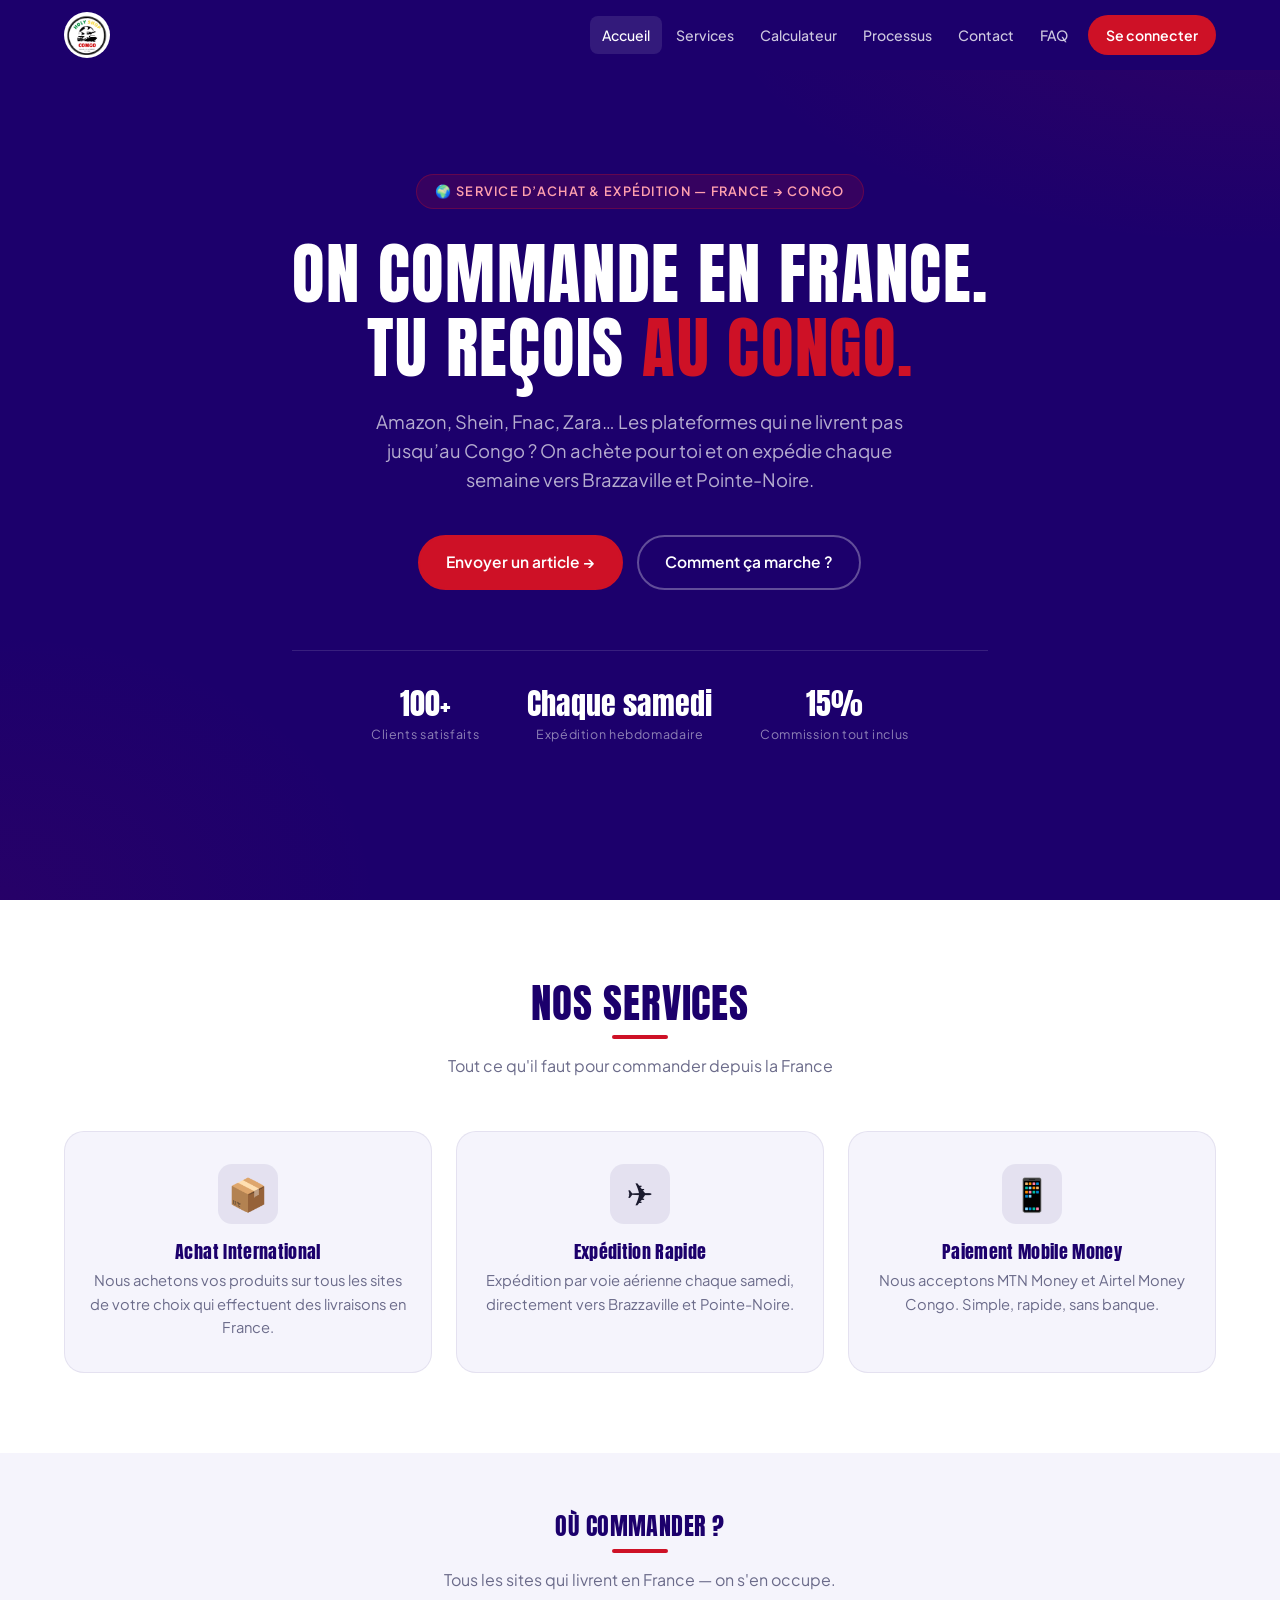
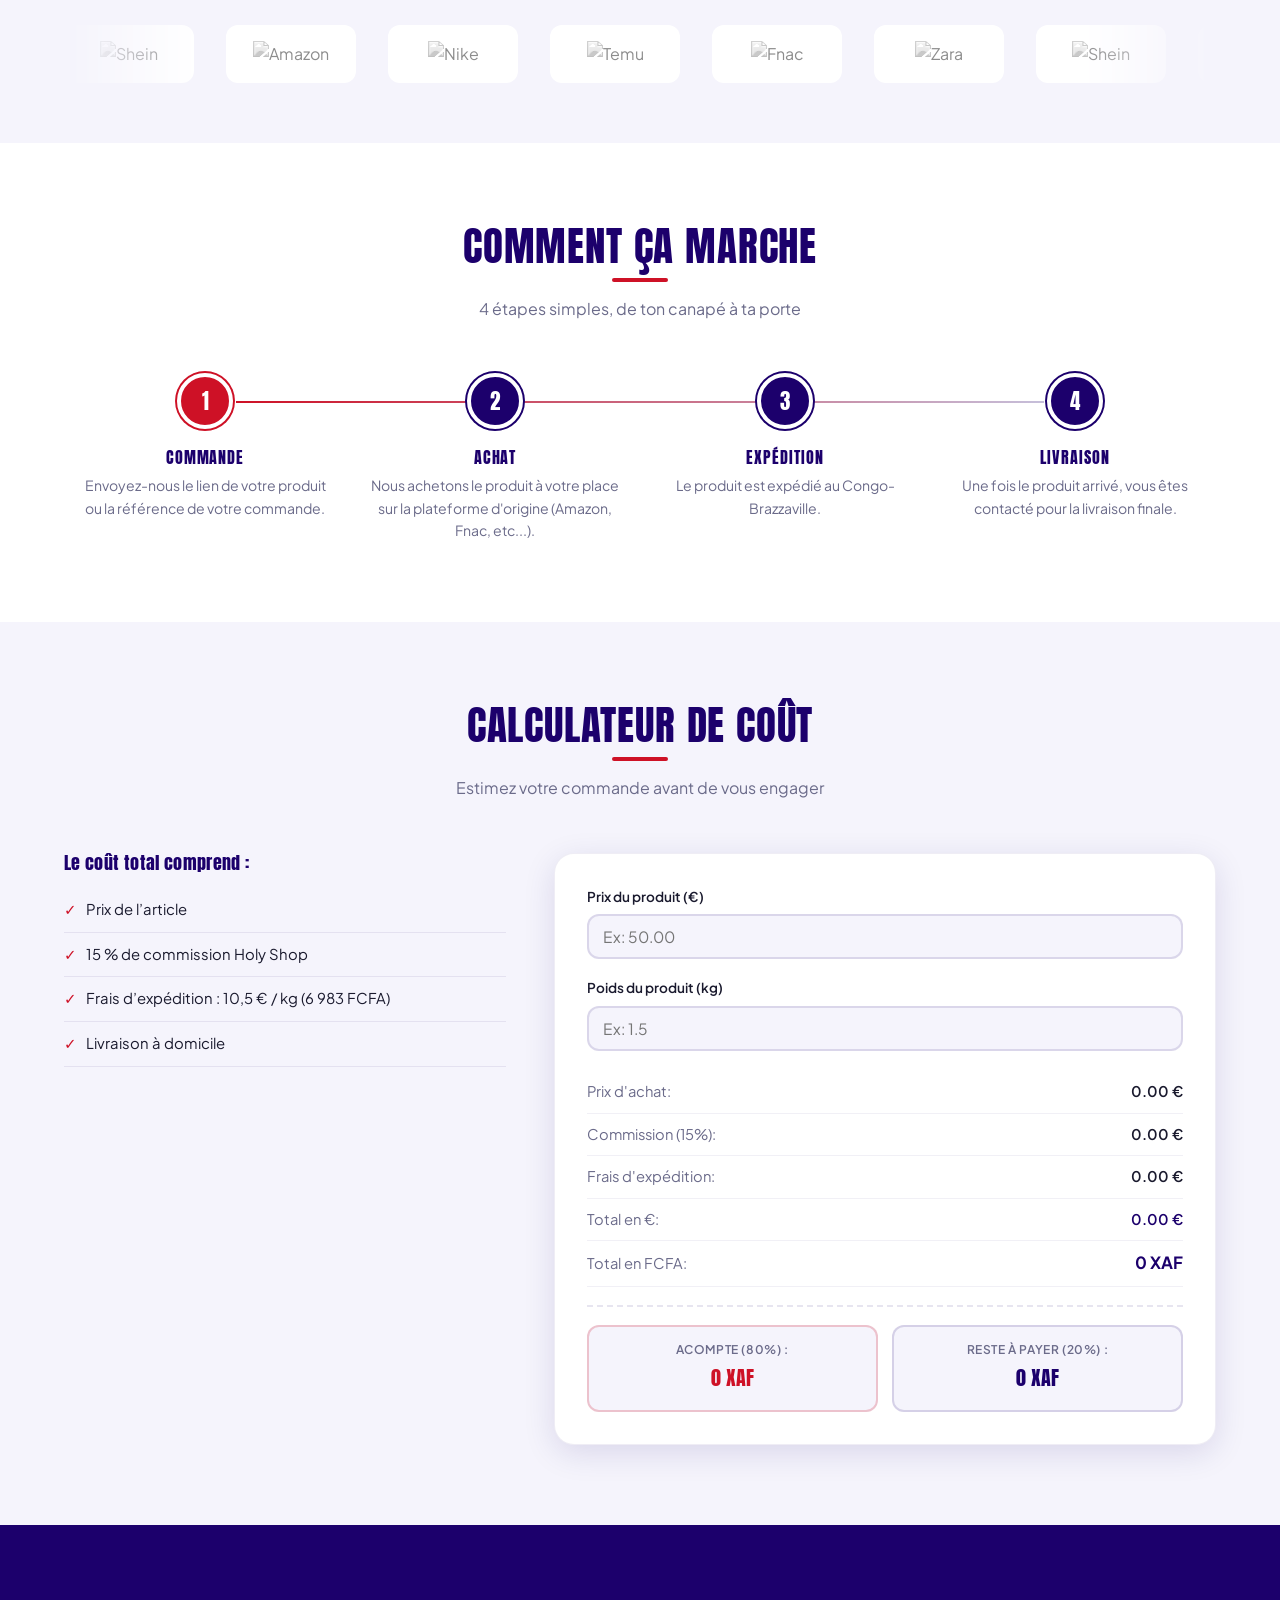
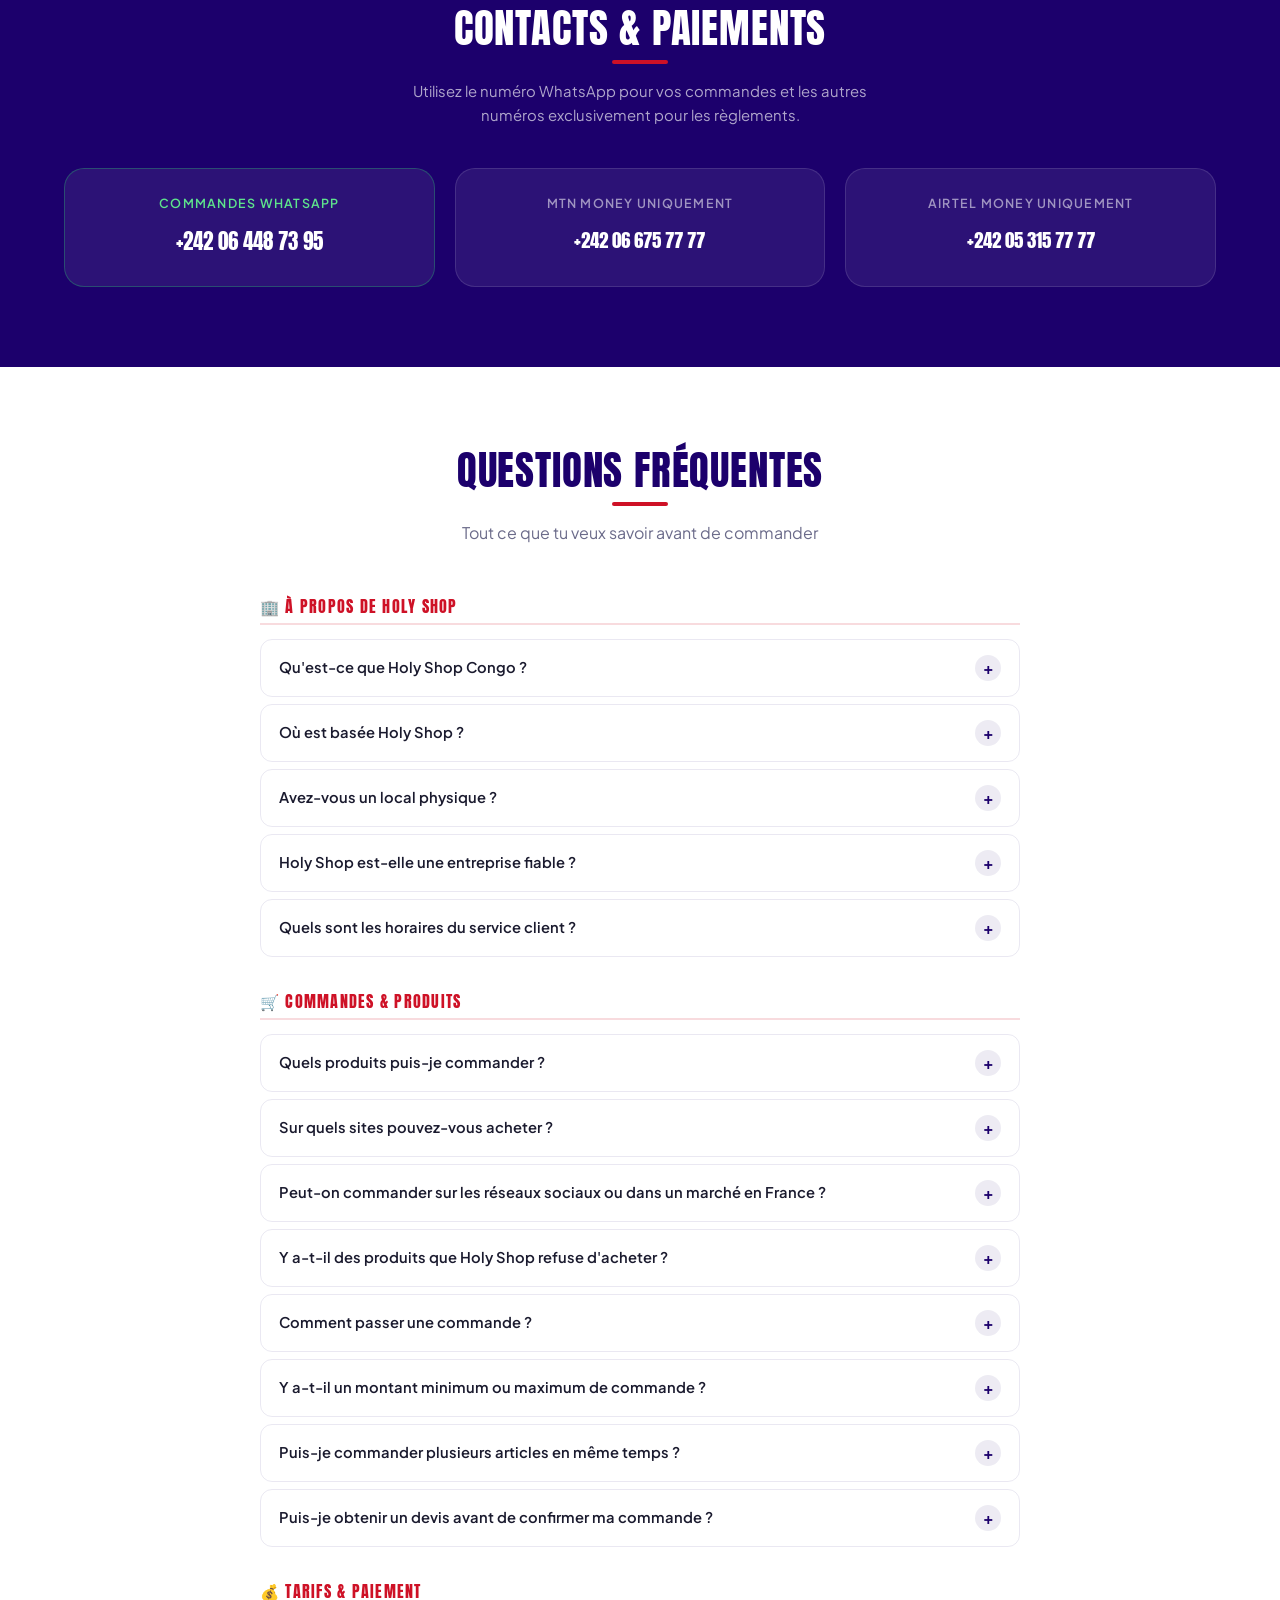
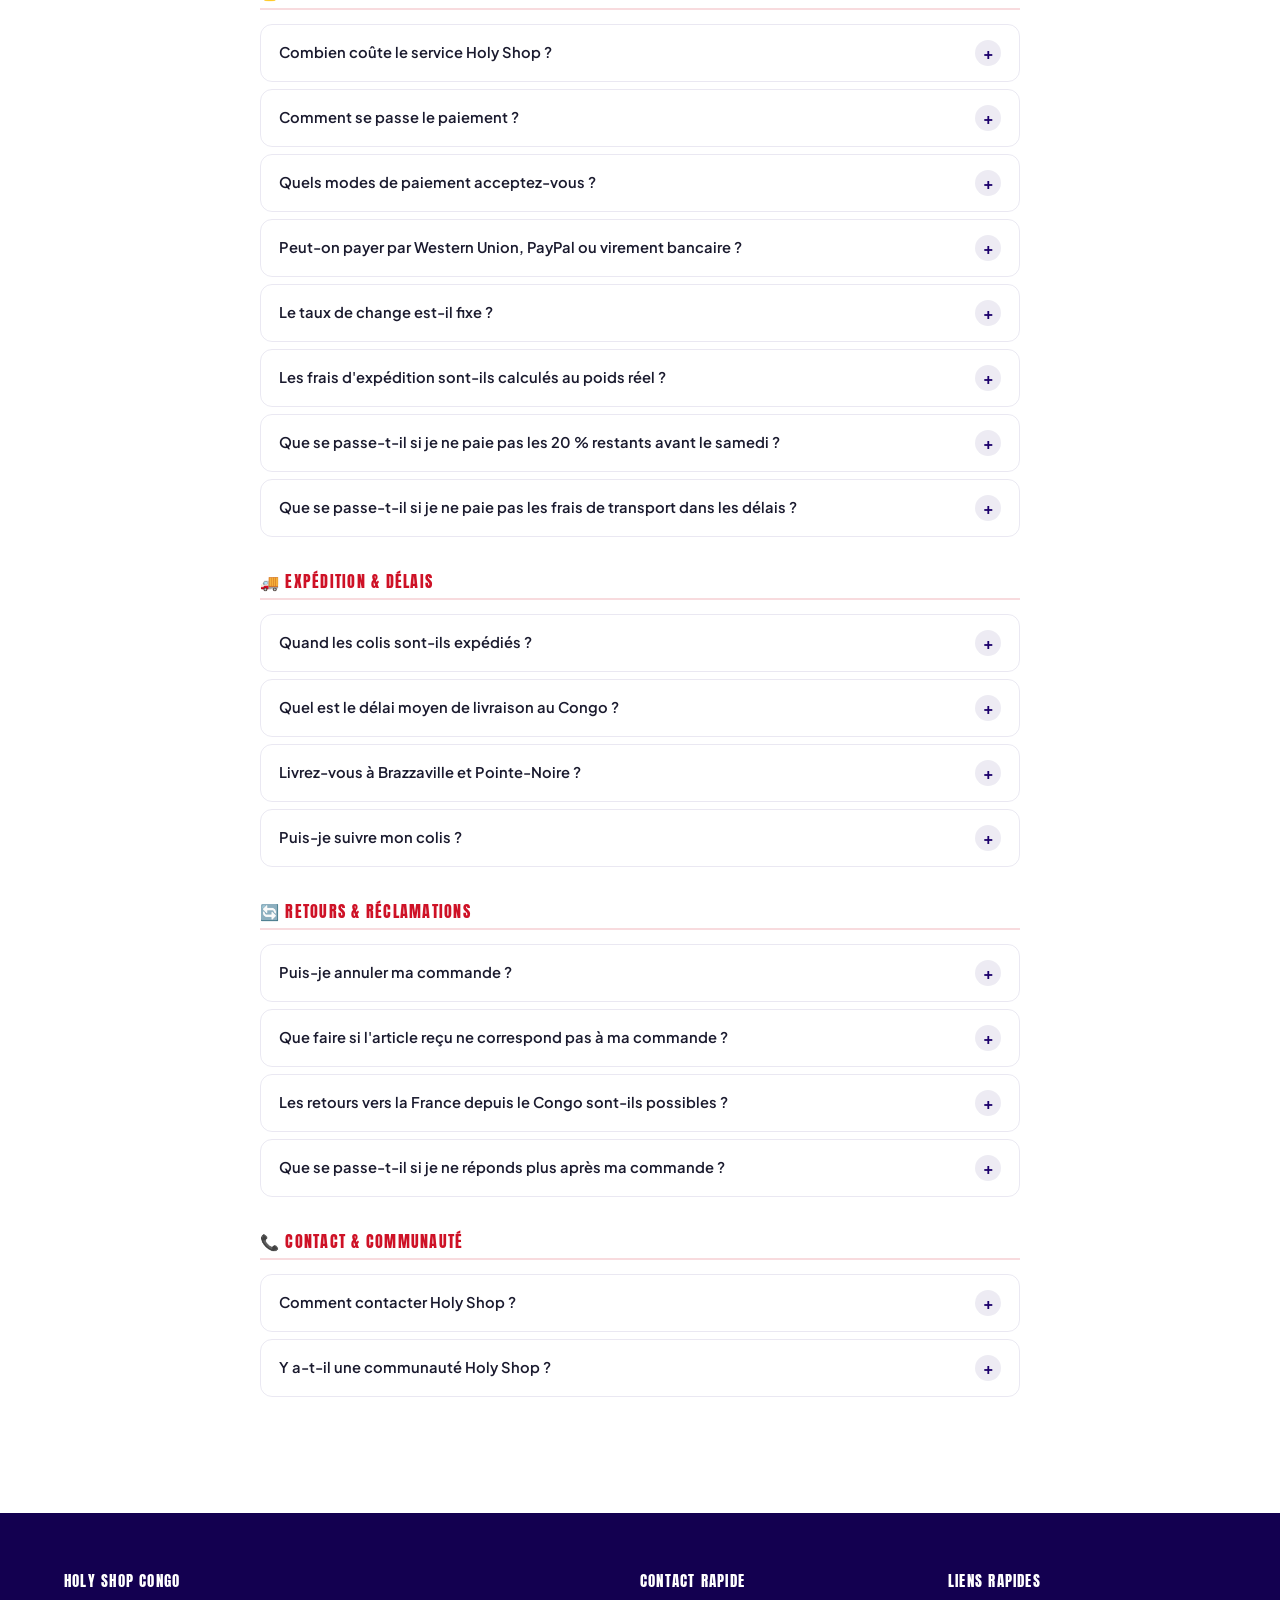
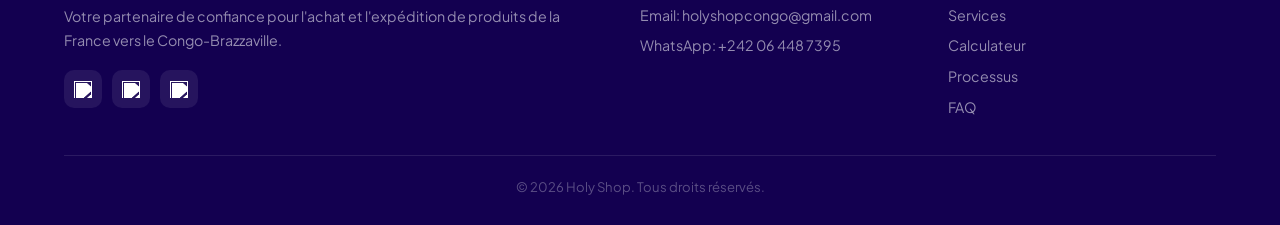
==== commit 534bdf6c: "Refonte complète de la DA du site vitrine - Police Anton (sans bold synthétique) + Plus Jakarta Sans" ====
--- a/index.html
+++ b/index.html
@@ -1,1233 +1,540 @@
 <!DOCTYPE html>
 <html lang="fr">
+
 <head>
   <meta charset="UTF-8">
   <meta name="viewport" content="width=device-width, initial-scale=1.0">
-  <meta name="description" content="Holy Shop Congo - Service d'achat et d'expédition depuis la France vers le Congo-Brazzaville.">
-  <title>Holy Shop Congo — France vers Congo</title>
+  <meta name="description"
+    content="Holy Shop - Service d'achat et d'expédition de la France vers le Congo-Brazzaville.">
+  <title>Holy Shop - Votre partenaire e-commerce international</title>
+
   <link rel="preconnect" href="https://fonts.googleapis.com">
   <link rel="preconnect" href="https://fonts.gstatic.com" crossorigin>
-  <link href="https://fonts.googleapis.com/css2?family=Playfair+Display:ital,wght@0,700;0,900;1,700&family=Plus+Jakarta+Sans:wght@300;400;500;600;700&display=swap" rel="stylesheet">
-  <style>
-    /* =====================================================================
-       VARIABLES — DESIGN SYSTEM RESTRUCTURÉ
-       Séparation stricte : couleurs TXT / couleurs UI
-    ===================================================================== */
-    :root {
-
-      /* ══════════════════════════════════════════
-         COULEURS DE TEXTE (TXT)
-         Règle : UNIQUEMENT pour la propriété color
-         Jamais pour background, border, fill, etc.
-      ══════════════════════════════════════════ */
-
-      /* Hiérarchie sur fond BLANC / clair */
-      --txt-h1:          #16024e;   /* h1 — bleu nuit, contraste max */
-      --txt-h2:          #1c006c;   /* h2 — bleu marine profond */
-      --txt-h3:          #351983;   /* h3, titres cartes — bleu violet */
-      --txt-body:        #351983;   /* paragraphes courants */
-      --txt-secondary:   #3a5fd9;   /* texte secondaire, labels actifs */
-      --txt-muted:       #707070;   /* métadonnées, hints discrets */
-      --txt-disabled:    #a8a8b8;   /* placeholders, inactif */
-
-      /* Hiérarchie sur fond SOMBRE (modal, footer) */
-      --txt-on-dark:         #ffffff;
-      --txt-on-dark-2:       rgba(255,255,255,0.65);
-      --txt-on-dark-muted:   rgba(255,255,255,0.35);
-
-      /* Sur bouton doré */
-      --txt-on-gold:     #ffffff;
-
-      /* ══════════════════════════════════════════
-         COULEURS UI (fonds, bordures, boutons)
-         Jamais utilisées pour la propriété color
-      ══════════════════════════════════════════ */
-
-      /* Fonds clairs */
-      --bg-page:     #ffffff;
-      --bg-alt:      #f5f4fc;       /* sections alternées — bleu très pâle */
-      --bg-card:     #ffffff;
-      --bg-input:    #f0eefa;       /* fond inputs sur fond clair */
-      --bg-blue-tint: rgba(53,25,131,0.05);
-
-      /* Fonds sombres (footer, modal, hero-card) */
-      --ink:         #07080d;
-      --ink-2:       #0f1018;
-      --ink-3:       #161820;
-      --ink-4:       #1e2030;
-
-      /* Bordures sur fond clair */
-      --border:      rgba(53,25,131,0.10);
-      --border-2:    rgba(53,25,131,0.20);
-
-      /* Bordures sur fond sombre */
-      --border-dark:   rgba(255,255,255,0.08);
-      --border-dark-2: rgba(255,255,255,0.14);
-
-      /* Accent or */
-      --gold:        #c8a84b;
-      --gold-2:      #d4a93a;
-      --gold-3:      #b8902a;
-      --gold-bg:     rgba(200,168,75,0.10);
-      --gold-glow:   rgba(200,168,75,0.25);
-
-      /* Accent bleu — usage UI uniquement */
-      --blue:        #3a5fd9;
-      --blue-dark:   #001f8c;
-      --bleu:        #351983;
-      --bleu-2:      #1c006c;
-      --bleu-3:      #16024e;
-      --bleu-bg:     rgba(53,25,131,0.08);
-
-      /* Accent rouge */
-      --red:         #cc1020;
-
-      /* ── Typo ── */
-      --f-title: 'Playfair Display', Georgia, serif;
-      --f-body:  'Plus Jakarta Sans', sans-serif;
-
-      /* ── Rayons ── */
-      --r1: 8px;
-      --r2: 16px;
-      --r3: 24px;
-      --r4: 40px;
-      --rF: 999px;
-
-      /* ── Transitions ── */
-      --ease: cubic-bezier(.4,0,.2,1);
-      --t:  .28s;
-      --ts: .5s;
-    }
-
-    *, *::before, *::after { margin:0; padding:0; box-sizing:border-box; }
-    html { scroll-behavior:smooth; -webkit-font-smoothing:antialiased; }
-
-    body {
-      font-family: var(--f-body);
-      background: var(--bg-page);
-      color: var(--txt-body);
-      line-height: 1.7;
-      overflow-x: hidden;
-    }
-
-    h1, h2 { font-family: var(--f-title); line-height: 1.08; letter-spacing: -.015em; }
-    h1 { font-size: clamp(2.6rem,5.5vw,4.4rem); color: var(--txt-h1); }
-    h2 { font-size: clamp(1.9rem,3.8vw,3rem);   color: var(--txt-h2); }
-    h3 { font-family: var(--f-body); font-weight:600; font-size:1rem; color: var(--txt-h3); }
-    ul { list-style:none; }
-    a  { text-decoration:none; color:inherit; transition:color var(--t) var(--ease); }
-    img { max-width:100%; height:auto; display:block; }
-
-    .container { max-width:1220px; margin:0 auto; padding:0 28px; }
-    section { padding:110px 0; }
-
-    /* ── Eyebrow ── */
-    .eyebrow {
-      display:inline-flex; align-items:center; gap:10px;
-      font-size:.72rem; font-weight:700; letter-spacing:.16em;
-      text-transform:uppercase; color: var(--gold-3); margin-bottom:18px;
-    }
-    .eyebrow::before {
-      content:''; display:block; width:28px; height:1.5px;
-      background: var(--gold-3); border-radius:2px;
-    }
-
-    /* ── Boutons ── */
-    .btn {
-      display:inline-flex; align-items:center; gap:9px;
-      padding:14px 30px; border-radius:var(--rF);
-      font-family:var(--f-body); font-weight:600; font-size:.9rem;
-      letter-spacing:.03em; cursor:pointer; border:none;
-      transition:all var(--t) var(--ease); white-space:nowrap;
-    }
-    .btn-gold {
-      background:linear-gradient(135deg, var(--gold-3), var(--gold));
-      color: var(--txt-on-gold); font-weight:700;
-      box-shadow:0 8px 28px var(--gold-glow);
-    }
-    .btn-gold:hover { transform:translateY(-2px); box-shadow:0 16px 40px rgba(200,168,75,.38); filter:brightness(1.07); }
-
-    .btn-outline {
-      background:transparent;
-      color: var(--txt-h3);
-      border:1.5px solid var(--border-2);
-    }
-    .btn-outline:hover { border-color: var(--gold-3); color: var(--gold-3); background: var(--gold-bg); }
-
-    /* ── Reveal ── */
-    .rv { opacity:0; transform:translateY(26px); transition:opacity .65s var(--ease),transform .65s var(--ease); }
-    .rv.on { opacity:1; transform:none; }
-    .d1{transition-delay:.08s} .d2{transition-delay:.18s} .d3{transition-delay:.28s}
-    .d4{transition-delay:.38s} .d5{transition-delay:.5s}
-
-    /* =====================================================================
-       MODAL — fond sombre conservé
-    ===================================================================== */
-    .newsletter-overlay {
-      position:fixed; inset:0; z-index:9999;
-      background:rgba(0,0,0,.88); backdrop-filter:blur(14px);
-      display:flex; align-items:center; justify-content:center;
-      transition:opacity .4s, visibility .4s;
-    }
-    .newsletter-overlay.hidden { opacity:0; visibility:hidden; pointer-events:none; }
-
-    .newsletter-modal {
-      background: var(--ink-3); border:1px solid var(--border-dark-2);
-      width:92%; max-width:800px; border-radius:var(--r4);
-      display:grid; grid-template-columns:1fr 1.25fr;
-      overflow:hidden; position:relative;
-      box-shadow:0 40px 80px rgba(0,0,0,.6);
-      transition:transform .4s var(--ease);
-    }
-    .newsletter-overlay.hidden .newsletter-modal { transform:scale(.95); }
-
-    .modal-left {
-      background:linear-gradient(150deg, var(--blue-dark) 0%, var(--ink) 100%);
-      padding:52px 36px; display:flex; flex-direction:column;
-      justify-content:space-between; position:relative; overflow:hidden;
-    }
-    .modal-left::after {
-      content:''; position:absolute; bottom:-70px; right:-70px;
-      width:240px; height:240px; border-radius:50%;
-      background:radial-gradient(circle, var(--gold-glow) 0%, transparent 70%);
-    }
-    .modal-left::before {
-      content:''; position:absolute; top:0; left:0; right:0; height:2px;
-      background:linear-gradient(90deg,transparent, var(--gold),transparent);
-    }
-    .modal-left h2 { color: var(--txt-on-dark); font-size:1.9rem; position:relative; z-index:1; }
-    .modal-left h2 span { color: var(--gold-2); font-style:italic; }
-    .modal-left p  { font-size:.85rem; color: var(--txt-on-dark-muted); margin-top:12px; position:relative; z-index:1; }
-
-    .modal-right { padding:48px 40px; display:flex; flex-direction:column; justify-content:center; background:#ffffff; }
-    .modal-right h3 { font-family:var(--f-title); font-size:1.4rem; color: var(--txt-h2); margin-bottom:6px; }
-    .modal-right > p { font-size:.87rem; color: var(--txt-body); margin-bottom:26px; line-height:1.65; }
-
-    .close-modal {
-      position:absolute; top:14px; right:14px;
-      width:32px; height:32px; border-radius:50%;
-      background: var(--ink-4); border:1px solid var(--border-dark-2);
-      color: var(--txt-on-dark-2); font-size:1rem; cursor:pointer;
-      display:flex; align-items:center; justify-content:center;
-      transition:all var(--t) var(--ease); z-index:10;
-    }
-    .close-modal:hover { background: var(--red); color: var(--txt-on-dark); border-color: var(--red); }
-
-    .modal-form { display:flex; flex-direction:column; gap:11px; }
-    .modal-form input {
-      padding:13px 16px; border-radius:var(--r2);
-      border:1px solid var(--border-2); background: var(--bg-input);
-      font-family:var(--f-body); font-size:.93rem; color: var(--txt-body);
-      outline:none; transition:border-color var(--t);
-    }
-    .modal-form input:focus { border-color: var(--gold); box-shadow:0 0 0 3px var(--gold-bg); }
-    .modal-form input::placeholder { color: var(--txt-disabled); }
-    .spam-text { font-size:.73rem; color: var(--txt-muted); text-align:center; margin-top:9px; }
-
-    @media(max-width:620px){
-      .newsletter-modal { grid-template-columns:1fr; }
-      .modal-left { padding:32px 26px; min-height:150px; }
-      .modal-right { padding:32px 26px; }
-    }
-
-    /* =====================================================================
-       HEADER
-    ===================================================================== */
-    .main-header {
-      position:fixed; top:0; width:100%; z-index:1000;
-      padding:22px 0;
-      background: rgba(255,255,255,0.92);
-      backdrop-filter: blur(20px);
-      border-bottom:1px solid var(--border);
-      transition:padding var(--ts) var(--ease), box-shadow var(--ts);
-    }
-    .main-header.scrolled {
-      padding:13px 0;
-      box-shadow: 0 2px 20px rgba(53,25,131,0.08);
-    }
-    .header-wrapper { display:flex; justify-content:space-between; align-items:center; gap:20px; }
-
-    .logo { display:flex; align-items:center; gap:9px; font-family:var(--f-title); font-weight:700; font-size:1.2rem; }
-    .logo-img { height:36px; border-radius:var(--r1); }
-    .logo .holy  { color: var(--bleu-2); }
-    .logo .shop  { color: var(--bleu-2); }
-    .logo .congo { color: var(--bleu-2); }
-
-    .main-nav ul { display:flex; align-items:center; gap:2px; }
-    .main-nav a {
-      font-size:.86rem; font-weight:500;
-      color: var(--txt-secondary);
-      padding:7px 14px; border-radius:var(--rF);
-      transition:all var(--t) var(--ease);
-    }
-    .main-nav a:hover,
-    .main-nav a.active { color: var(--txt-h1); background: var(--bleu-bg); }
-
-    .main-nav .nav-cta {
-      background:linear-gradient(135deg, var(--gold-3), var(--gold));
-      color: var(--txt-on-gold); font-weight:700; padding:8px 20px;
-    }
-    .main-nav .nav-cta:hover { transform:translateY(-1px); box-shadow:0 8px 20px var(--gold-glow); }
-
-    .burger {
-      display:none; flex-direction:column; gap:5px;
-      background:transparent; border:none; cursor:pointer; z-index:1001; padding:4px;
-    }
-    .burger span { display:block; width:22px; height:2px; background: var(--txt-h1); border-radius:2px; transition:all var(--t) var(--ease); transform-origin:center; }
-    .burger.open span:nth-child(1) { transform:translateY(7px) rotate(45deg); }
-    .burger.open span:nth-child(2) { opacity:0; transform:scaleX(0); }
-    .burger.open span:nth-child(3) { transform:translateY(-7px) rotate(-45deg); }
-
-    /* =====================================================================
-       HERO — fond blanc avec grille bleue subtile
-    ===================================================================== */
-    .hero {
-      min-height:100vh; display:flex; align-items:center;
-      padding:150px 0 100px; position:relative; overflow:hidden;
-      background: var(--bg-page);
-    }
-
-    .hero::before {
-      content:''; position:absolute; inset:0; z-index:0;
-      background:
-        radial-gradient(ellipse 65% 50% at 75% 40%, rgba(58,95,217,.06) 0%, transparent 65%),
-        radial-gradient(ellipse 45% 45% at 10% 75%, rgba(204,16,32,.03) 0%, transparent 55%),
-        radial-gradient(ellipse 55% 45% at 50% -5%, rgba(200,168,75,.04) 0%, transparent 60%);
-    }
-
-    .hero::after {
-      content:''; position:absolute; inset:0; z-index:0;
-      background-image:
-        linear-gradient(rgba(53,25,131,.025) 1px, transparent 1px),
-        linear-gradient(90deg, rgba(53,25,131,.025) 1px, transparent 1px);
-      background-size:56px 56px;
-      mask-image:radial-gradient(ellipse 75% 75% at center, black 20%, transparent 100%);
-    }
-
-    .hero .container { position:relative; z-index:1; display:grid; grid-template-columns:1fr .85fr; gap:72px; align-items:center; }
-
-    .hero h1 { color: var(--txt-h1); margin:16px 0 22px; }
-    .hero h1 em { font-style:italic; color: var(--gold-2); }
-
-    .hero-description { font-size:1.05rem; color: var(--txt-body); font-weight:300; line-height:1.8; max-width:500px; margin-bottom:38px; }
-
-    .hero-actions { display:flex; gap:12px; flex-wrap:wrap; }
-
-    .hero-stats {
-      display:flex; gap:40px; flex-wrap:wrap;
-      margin-top:52px; padding-top:40px;
-      border-top:1px solid var(--border);
-    }
-    .stat-val { font-family:var(--f-title); font-size:2.2rem; color: var(--gold-3); line-height:1; margin-bottom:4px; }
-    .stat-lbl { font-size:.75rem; color: var(--txt-secondary); text-transform:uppercase; letter-spacing:.09em; }
-
-    .hero-content .eyebrow  { opacity:0; animation:upIn .7s .1s forwards; }
-    .hero-content h1        { opacity:0; animation:upIn .7s .25s forwards; }
-    .hero-content .hero-description { opacity:0; animation:upIn .7s .4s forwards; }
-    .hero-content .hero-actions     { opacity:0; animation:upIn .7s .55s forwards; }
-    .hero-content .hero-stats       { opacity:0; animation:upIn .7s .7s forwards; }
-
-    /* Carte droite hero — conservée sombre pour le contraste */
-    .hero-card {
-      background: var(--ink-3); border:1px solid var(--border-dark-2);
-      border-radius:var(--r3); overflow:hidden;
-      box-shadow:0 32px 64px rgba(53,25,131,.15);
-      opacity:0; animation:scIn .9s .5s forwards;
-    }
-    .hc-head {
-      padding:20px 24px; border-bottom:1px solid var(--border-dark);
-      display:flex; align-items:center; justify-content:space-between;
-    }
-    .hc-label { font-size:.7rem; font-weight:700; letter-spacing:.12em; text-transform:uppercase; color: var(--txt-on-dark-muted); }
-    .hc-live  { display:flex; align-items:center; gap:6px; font-size:.72rem; color:#22c55e; font-weight:600; }
-    .hc-dot   { width:7px; height:7px; border-radius:50%; background:#22c55e; box-shadow:0 0 7px rgba(34,197,94,.6); animation:blink 2s ease-in-out infinite; }
-
-    .hc-body { padding:20px 24px; display:flex; flex-direction:column; gap:9px; }
-    .hc-step {
-      display:flex; align-items:center; gap:12px;
-      padding:12px 14px; border-radius:var(--r2);
-      background: var(--ink-4); border:1px solid var(--border-dark);
-      transition:all var(--t) var(--ease); cursor:default;
-    }
-    .hc-step:hover { border-color:rgba(200,168,75,.28); background:rgba(200,168,75,.05); }
-    .hc-n {
-      width:26px; height:26px; border-radius:50%; flex-shrink:0;
-      background: var(--gold-bg); border:1px solid rgba(200,168,75,.3);
-      display:flex; align-items:center; justify-content:center;
-      font-family:var(--f-title); font-size:.82rem; font-weight:700; color: var(--gold-2);
-    }
-    .hc-t { font-size:.85rem; color: var(--txt-on-dark-2); }
-
-    .hc-foot {
-      padding:18px 24px; border-top:1px solid var(--border-dark);
-      background: var(--gold-bg);
-      display:flex; justify-content:space-between; align-items:center;
-    }
-    .hc-fl { font-size:.75rem; color: var(--gold-3); font-weight:500; }
-    .hc-fv { font-family:var(--f-title); font-size:1rem; color: var(--gold-2); font-weight:700; }
-
-    .hero-bottom { position:absolute; bottom:-1px; left:0; right:0; height:70px; background: var(--bg-alt); clip-path:ellipse(55% 100% at 50% 100%); }
-
-    @keyframes upIn { from{opacity:0;transform:translateY(20px)} to{opacity:1;transform:none} }
-    @keyframes scIn { from{opacity:0;transform:scale(.97)} to{opacity:1;transform:scale(1)} }
-    @keyframes blink { 0%,100%{opacity:1;transform:scale(1)} 50%{opacity:.5;transform:scale(.8)} }
-
-    /* =====================================================================
-       SERVICES
-    ===================================================================== */
-    .services-section { background: var(--bg-alt); }
-
-    .features-grid { display:grid; grid-template-columns:repeat(auto-fit,minmax(260px,1fr)); gap:18px; }
-
-    .feature-card {
-      background: var(--bg-card); border:1px solid var(--border);
-      border-radius:var(--r3); padding:38px 30px;
-      position:relative; overflow:hidden;
-      transition:all var(--t) var(--ease); cursor:default;
-    }
-    .feature-card::before {
-      content:''; position:absolute; top:-50px; right:-50px;
-      width:140px; height:140px; border-radius:50%;
-      background:radial-gradient(circle, var(--gold-glow) 0%, transparent 70%);
-      opacity:0; transition:opacity var(--t);
-    }
-    .feature-card:hover { border-color: var(--border-2); background: var(--bg-page); transform:translateY(-5px); box-shadow:0 20px 40px rgba(53,25,131,.08); }
-    .feature-card:hover::before { opacity:1; }
-
-    .feature-icon {
-      width:50px; height:50px; border-radius:var(--r2);
-      background: var(--bleu-bg); border:1px solid rgba(53,25,131,.15);
-      display:flex; align-items:center; justify-content:center;
-      font-size:1.4rem; margin-bottom:22px;
-      transition:all var(--t) var(--ease);
-    }
-    .feature-card:hover .feature-icon { background: var(--gold); border-color: var(--gold); transform:scale(1.08) rotate(-4deg); }
-    .feature-card h3 { color: var(--txt-h3); margin-bottom:9px; font-size:1rem; }
-    .feature-card p  { font-size:.87rem; color: var(--txt-body); line-height:1.7; }
-
-    /* =====================================================================
-       PARTENAIRES
-    ===================================================================== */
-    .partners-carousel {
-      background: var(--bg-page); padding:60px 0;
-      border-top:1px solid var(--border); border-bottom:1px solid var(--border);
-    }
-    .partners-top { text-align:center; margin-bottom:36px; }
-    .partners-top h2 { font-family:var(--f-title); font-size:1.6rem; color: var(--txt-h2); margin-bottom:8px; }
-    .partners-top p  { font-size:.88rem; color: var(--txt-secondary); }
-
-    .partners-slider { position:relative; overflow:hidden; }
-    .partners-slider::before,
-    .partners-slider::after {
-      content:''; position:absolute; top:0; width:110px; height:100%; z-index:2; pointer-events:none;
-    }
-    .partners-slider::before { left:0;  background:linear-gradient(to right, var(--bg-page), transparent); }
-    .partners-slider::after  { right:0; background:linear-gradient(to left,  var(--bg-page), transparent); }
-
-    .partners-track {
-      display:flex; align-items:center; gap:64px;
-      width:max-content; animation:scroll 30s linear infinite;
-    }
-    .partners-track:hover { animation-play-state:paused; }
-
-    .partner-logo { flex-shrink:0; width:100px; display:flex; align-items:center; justify-content:center; }
-    .partner-logo img { max-height:36px; object-fit:contain; filter:grayscale(1) opacity(.25); transition:all var(--t); }
-    .partner-logo:hover img { filter:grayscale(0) opacity(1); transform:scale(1.1); }
-
-    @keyframes scroll { 0%{transform:translateX(0)} 100%{transform:translateX(calc(-50% - 32px))} }
-
-    /* =====================================================================
-       PROCESSUS
-    ===================================================================== */
-    .process-section { background: var(--bg-alt); }
-
-    .process-steps {
-      display:grid; grid-template-columns:repeat(4,1fr); gap:24px;
-      position:relative; margin-top:60px;
-    }
-    .process-steps::before {
-      content:''; position:absolute; top:26px;
-      left:calc(12.5% + 13px); right:calc(12.5% + 13px);
-      height:1px; background:linear-gradient(90deg, var(--gold-3), rgba(200,168,75,.1)); z-index:0;
-    }
-
-    .step { text-align:center; position:relative; z-index:1; }
-    .step-number {
-      width:52px; height:52px; border-radius:50%; margin:0 auto 22px;
-      background: var(--bg-card); border:1.5px solid var(--border-2);
-      display:flex; align-items:center; justify-content:center;
-      font-family:var(--f-title); font-size:1.1rem; font-weight:700; color: var(--txt-h2);
-      position:relative; z-index:1; transition:all var(--t) var(--ease);
-    }
-    .step:hover .step-number { background: var(--gold); color: var(--txt-on-gold); border-color: var(--gold); box-shadow:0 8px 24px var(--gold-glow); transform:scale(1.1); }
-    .step h3 { font-size:.92rem; color: var(--txt-h3); margin-bottom:9px; }
-    .step p  { font-size:.83rem; color: var(--txt-body); line-height:1.65; }
-
-    /* =====================================================================
-       CALCULATEUR
-    ===================================================================== */
-    .calculator-section { background: var(--bg-page); }
-
-    .calc-layout { display:grid; grid-template-columns:1fr 1fr; gap:64px; align-items:start; }
-
-    .calc-left h2 { margin-bottom:16px; }
-    .calc-left > p { font-size:.93rem; color: var(--txt-body); margin-bottom:36px; line-height:1.75; }
-
-    .cost-list { display:flex; flex-direction:column; }
-    .cost-list li {
-      display:flex; align-items:center; gap:12px;
-      padding:14px 0; border-bottom:1px solid var(--border);
-      font-size:.9rem; color: var(--txt-body);
-    }
-    .cost-list li:last-child { border-bottom:none; }
-    .cost-check {
-      width:20px; height:20px; border-radius:50%; flex-shrink:0;
-      background: var(--gold-bg); border:1px solid rgba(200,168,75,.25);
-      display:flex; align-items:center; justify-content:center;
-      font-size:.6rem; color: var(--gold-3); font-weight:700;
-    }
-
-    .calculator-card {
-      background: var(--bg-card); border:1px solid var(--border-2);
-      border-radius:var(--r4); padding:38px;
-      position:relative; overflow:hidden;
-      box-shadow: 0 4px 24px rgba(53,25,131,.07);
-    }
-    .calculator-card::before {
-      content:''; position:absolute; top:0; left:0; right:0; height:2px;
-      background:linear-gradient(90deg, var(--blue), var(--gold));
-    }
-
-    .calc-title { font-family:var(--f-title); font-size:.95rem; color: var(--txt-h2); margin-bottom:26px; display:flex; align-items:center; gap:8px; }
-
-    .input-group { margin-bottom:18px; }
-    .input-group label { display:block; font-size:.7rem; font-weight:700; color: var(--txt-muted); margin-bottom:7px; text-transform:uppercase; letter-spacing:.1em; }
-    .input-wrap { position:relative; }
-    .input-wrap input {
-      width:100%; padding:12px 44px 12px 14px;
-      border-radius:var(--r2); border:1px solid var(--border-2);
-      background: var(--bg-input); font-family:var(--f-body); font-size:.97rem;
-      color: var(--txt-body); outline:none; transition:border-color var(--t);
-    }
-    .input-wrap input:focus { border-color: var(--gold); box-shadow:0 0 0 3px var(--gold-bg); }
-    .input-wrap input::placeholder { color: var(--txt-disabled); }
-    .input-sfx { position:absolute; right:14px; top:50%; transform:translateY(-50%); font-size:.8rem; color: var(--txt-muted); pointer-events:none; }
-
-    .results {
-      background: var(--bg-alt); border:1px solid var(--border);
-      border-radius:var(--r3); padding:24px; margin-top:6px;
-    }
-    .result-item { display:flex; justify-content:space-between; align-items:center; padding:8px 0; border-bottom:1px solid var(--border); font-size:.86rem; }
-    .result-item:last-of-type { border-bottom:none; }
-    .result-item span:first-child { color: var(--txt-muted); }
-    .result-item span:last-child  { font-weight:600; color: var(--txt-h2); }
-
-    .total-block { margin-top:18px; padding-top:18px; border-top:1px solid var(--border-2); display:flex; justify-content:space-between; align-items:baseline; }
-    .total-lbl { font-size:.7rem; text-transform:uppercase; letter-spacing:.1em; color: var(--txt-muted); }
-    .total-val { font-family:var(--f-title); font-size:1.7rem; color: var(--gold-3); }
-
-    .pay-grid { display:grid; grid-template-columns:1fr 1fr; gap:10px; margin-top:14px; }
-    .pay-box { background: var(--bg-card); border:1px solid var(--border); border-radius:var(--r2); padding:14px; text-align:center; }
-    .pay-box h4 { font-size:.67rem; text-transform:uppercase; letter-spacing:.09em; color: var(--txt-muted); font-weight:600; margin-bottom:7px; }
-    .highlight { font-family:var(--f-title); font-size:1.05rem; color: var(--gold-3); }
-
-    /* =====================================================================
-       CONTACTS
-    ===================================================================== */
-    .contact-numbers { background: var(--bg-alt); }
-
-    .contact-intro { font-size:.93rem; color: var(--txt-body); margin-bottom:48px; max-width:560px; line-height:1.75; }
-
-    .numbers-grid { display:grid; grid-template-columns:repeat(auto-fit,minmax(250px,1fr)); gap:16px; }
-
-    .number-card {
-      background: var(--bg-card); border:1px solid var(--border);
-      border-radius:var(--r3); padding:30px 24px;
-      display:flex; flex-direction:column; gap:9px;
-      position:relative; overflow:hidden;
-      transition:all var(--t) var(--ease);
-    }
-    .number-card::after { content:''; position:absolute; bottom:0; left:0; right:0; height:3px; }
-    .number-card:hover { transform:translateY(-4px); box-shadow:0 20px 40px rgba(53,25,131,.09); }
-
-    .n-icon { width:38px; height:38px; border-radius:var(--r1); display:flex; align-items:center; justify-content:center; font-size:1.1rem; }
-    .number-card h3 { font-size:.68rem; font-weight:700; letter-spacing:.1em; text-transform:uppercase; color: var(--txt-secondary); }
-    .phone-link,
-    .number-card p { font-family:var(--f-title); font-size:1.25rem; font-weight:700; color: var(--txt-h1); transition:color var(--t); }
-
-    .whatsapp-card::after { background:#25D366; }
-    .whatsapp-card .n-icon { background:rgba(37,211,102,.1); }
-    .whatsapp-card:hover .phone-link { color:#25D366; }
-    .whatsapp-card:hover { border-color:rgba(37,211,102,.25); }
-
-    .mtn-card::after { background:#ffcc00; }
-    .mtn-card .n-icon { background:rgba(255,204,0,.10); }
-    .mtn-card:hover { border-color:rgba(255,204,0,.35); }
-
-    .airtel-card::after { background: var(--red); }
-    .airtel-card .n-icon { background:rgba(204,16,32,.08); }
-    .airtel-card:hover { border-color:rgba(204,16,32,.2); }
-
-    /* =====================================================================
-       FAQ
-    ===================================================================== */
-    .faq-section { background: var(--bg-page); }
-
-    .faq-container { max-width:780px; margin:0 auto; }
-    .faq-category-wrapper { margin-bottom:42px; }
-
-    .faq-category-title {
-      font-family:var(--f-body); font-size:.68rem; font-weight:700;
-      letter-spacing:.15em; text-transform:uppercase; color: var(--gold-3);
-      margin-bottom:13px; display:flex; align-items:center; gap:11px;
-    }
-    .faq-category-title::after { content:''; flex:1; height:1px; background: var(--border); }
-
-    .faq-item {
-      background: var(--bg-card); border:1px solid var(--border);
-      border-radius:var(--r2); margin-bottom:7px; overflow:hidden;
-      transition:border-color var(--t);
-    }
-    .faq-item:hover { border-color: var(--border-2); }
-    .faq-item[open] { border-color: rgba(200,168,75,.3); box-shadow:0 4px 16px rgba(200,168,75,.06); }
-
-    .faq-question {
-      padding:17px 20px; cursor:pointer; font-weight:500; font-size:.92rem;
-      color: var(--txt-h3); display:flex; justify-content:space-between; align-items:center;
-      gap:14px; list-style:none; user-select:none; transition:color var(--t);
-    }
-    .faq-question::-webkit-details-marker { display:none; }
-    .faq-question:hover { color: var(--txt-h1); }
-
-    .faq-icon {
-      width:22px; height:22px; border-radius:50%; flex-shrink:0;
-      background: var(--bleu-bg); border:1px solid var(--border-2);
-      display:flex; align-items:center; justify-content:center;
-      font-size:.9rem; color: var(--gold-3); line-height:1;
-      transition:all var(--t); pointer-events:none;
-    }
-    details[open] .faq-icon { background: var(--gold); color: var(--txt-on-gold); border-color: var(--gold); }
-
-    .faq-answer {
-      padding:14px 20px 17px; font-size:.87rem; color: var(--txt-body);
-      line-height:1.78; border-top:1px solid var(--border);
-    }
-
-    /* =====================================================================
-       FOOTER — fond sombre conservé (contraste intentionnel)
-    ===================================================================== */
-    .main-footer { background: var(--bleu-3); border-top:1px solid var(--border-dark); padding:72px 0 28px; }
-
-    .footer-grid { display:grid; grid-template-columns:2fr 1fr 1fr; gap:56px; margin-bottom:56px; }
-
-    .footer-about h3 { font-family:var(--f-title); font-size:1.1rem; color: var(--txt-on-dark); margin-bottom:12px; }
-    .footer-about p  { font-size:.86rem; color: var(--txt-on-dark-muted); line-height:1.75; max-width:280px; margin-bottom:18px; }
-
-    .social-links { display:flex; gap:9px; }
-    .social-links a {
-      width:34px; height:34px; border-radius:var(--r1);
-      background: rgba(255,255,255,0.08); border:1px solid var(--border-dark-2);
-      display:flex; align-items:center; justify-content:center;
-      transition:all var(--t);
-    }
-    .social-links a:hover { background: var(--gold); border-color: var(--gold); transform:translateY(-2px); }
-    .social-links a img { width:15px; height:15px; filter:brightness(0) invert(1) opacity(.5); transition:filter var(--t); }
-    .social-links a:hover img { filter:brightness(0) opacity(1); }
-
-    .footer-contact h3,
-    .footer-nav h3 { font-family:var(--f-body); font-size:.68rem; font-weight:700; letter-spacing:.12em; text-transform:uppercase; color: var(--txt-on-dark-muted); margin-bottom:18px; }
-
-    .footer-contact ul,
-    .footer-nav ul { display:flex; flex-direction:column; gap:11px; }
-    .footer-contact li,
-    .footer-nav li { font-size:.86rem; color: var(--txt-on-dark-2); }
-
-    .footer-nav a { transition:color var(--t); color: var(--txt-on-dark-2); }
-    .footer-nav a:hover { color: var(--gold-2); }
-    .footer-contact a { color: var(--txt-on-dark-2); }
-    .footer-contact a:hover { color: var(--gold-2); }
-
-    .footer-bottom {
-      display:flex; justify-content:space-between; align-items:center;
-      padding-top:28px; border-top:1px solid var(--border-dark);
-      font-size:.78rem; color: var(--txt-on-dark-muted);
-    }
-    .footer-gold { color: var(--gold); font-weight:600; }
-
-    /* =====================================================================
-       RESPONSIVE
-    ===================================================================== */
-    @media(max-width:1000px){
-      .hero .container { grid-template-columns:1fr; }
-      .hero-card { display:none; }
-      .process-steps { grid-template-columns:repeat(2,1fr); }
-      .process-steps::before { display:none; }
-      .calc-layout { grid-template-columns:1fr; gap:44px; }
-      .footer-grid { grid-template-columns:1fr 1fr; gap:36px; }
-    }
-
-    @media(max-width:768px){
-      section { padding:80px 0; }
-      .main-nav {
-        position:fixed; top:0; right:-100%; width:80%; max-width:290px; height:100vh;
-        background: var(--bg-page); border-left:1px solid var(--border-2);
-        padding:84px 26px 36px; flex-direction:column;
-        transition:right var(--ts) var(--ease);
-      }
-      .main-nav.open { right:0; }
-      .main-nav ul { flex-direction:column; align-items:flex-start; gap:3px; }
-      .main-nav a  { font-size:.96rem; padding:11px 14px; width:100%; border-radius:var(--r2); }
-      .burger { display:flex; }
-      .hero { padding:110px 0 72px; }
-      .hero-stats { gap:22px; }
-      .process-steps { grid-template-columns:1fr; }
-      .footer-grid { grid-template-columns:1fr; gap:32px; }
-      .footer-bottom { flex-direction:column; gap:8px; text-align:center; }
-    }
-
-    @media(max-width:480px){
-      .hero-actions { flex-direction:column; align-items:flex-start; }
-      .pay-grid { grid-template-columns:1fr; }
-      .numbers-grid { grid-template-columns:1fr; }
-      .calculator-card { padding:26px 20px; }
-    }
-  </style>
+  <link href="https://fonts.googleapis.com/css2?family=Anton&family=Plus+Jakarta+Sans:wght@400;500;600;700&display=swap" rel="stylesheet">
+  <link rel="stylesheet" href="style.css">
+  <link rel="icon" type="image/png" href="/images/Holy-shop_logo.jpg">
 </head>
+
 <body>
 
-<!-- =====================================================================
-     MODAL
-===================================================================== 
-<div class="newsletter-overlay" id="newsletterOverlay">
-  <div class="newsletter-modal">
-    <button class="close-modal" id="closeModal">&times;</button>
-    <div class="modal-left">
-      <h2>Commandez en France,<br><span>livré au Congo.</span></h2>
-      <p>Rejoignez des centaines de clients satisfaits à Brazzaville et Pointe-Noire.</p>
+  <header class="main-header">
+    <div class="container header-wrapper">
+      <div class="logo">
+        <a href="/" aria-label="Retour à l'accueil">
+          <img src="/images/Holy-shop_logo.jpg" alt="Holy Shop Logo" class="logo-img">
+
+        </a>
+      </div>
+
+      <button class="burger" id="burger" aria-label="Ouvrir le menu de navigation" aria-expanded="false"
+        aria-controls="nav">
+        <span></span>
+        <span></span>
+        <span></span>
+      </button>
+
+      <nav id="nav" class="main-nav">
+        <ul>
+          <li><a href="#accueil">Accueil</a></li>
+          <li><a href="#features">Services</a></li>
+          <li><a href="#calculator">Calculateur</a></li>
+          <li><a href="#process">Processus</a></li>
+          <li><a href="#contact">Contact</a></li>
+          <li><a href="#faq">FAQ</a></li>
+          <li id="navAuthItem"><a href="/Holy-Shop-Congo/login.php" class="nav-cta" id="navAuthLink">Se connecter</a></li>
+        </ul>
+      </nav>
     </div>
-    <div class="modal-right">
-      <h3>Accéder à Holy Shop</h3>
-      <p>Inscrivez-vous pour accéder à nos services et recevoir nos meilleures offres.</p>
-      <form class="modal-form" id="newsletterForm" action="">
-        <input type="email" placeholder="Votre adresse email" required>
-        <button type="submit" class="btn btn-gold">Accéder au site →</button>
-      </form>
-      <p class="spam-text">Nous ne spammons jamais.</p>
+  </header>
+
+  <main>
+    <section id="accueil" class="hero">
+      <div class="container hero-content">
+        <span class="hero-eyebrow">🌍 Service d’achat &amp; expédition — France → Congo</span>
+        <h1 class="hero-title">
+          ON COMMANDE EN FRANCE.<br>
+          TU REÇOIS <span class="rouge">AU CONGO.</span>
+        </h1>
+        <p class="hero-description">
+          Amazon, Shein, Fnac, Zara… Les plateformes qui ne livrent pas jusqu’au Congo ?
+          On achète pour toi et on expédie chaque semaine vers Brazzaville et Pointe-Noire.
+        </p>
+        <div class="hero-actions">
+          <a href="https://wa.me/242064487395" class="btn btn-primary" target="_blank" rel="noopener">
+            Envoyer un article →
+          </a>
+          <a href="#process" class="btn btn-outline">Comment ça marche ?</a>
+        </div>
+        <div class="hero-stats">
+          <div class="stat-item">
+            <span class="stat-value" data-count="100" data-suffix="+">0</span>
+            <span class="stat-label">Clients satisfaits</span>
+          </div>
+          <div class="stat-item">
+            <span class="stat-value">Chaque samedi</span>
+            <span class="stat-label">Expédition hebdomadaire</span>
+          </div>
+          <div class="stat-item">
+            <span class="stat-value">15%</span>
+            <span class="stat-label">Commission tout inclus</span>
+          </div>
+        </div>
+      </div>
+    </section>
+
+<section id="features" class="services-section">
+      <div class="container">
+        <div class="section-header reveal">
+          <h2 class="section-title">Nos Services</h2>
+          <div class="section-divider"></div>
+          <p class="section-subtitle">Tout ce qu'il faut pour commander depuis la France</p>
+        </div>
+        <div class="features-grid">
+          <article class="feature-card reveal">
+            <div class="feature-icon" aria-hidden="true">📦</div>
+            <h3>Achat International</h3>
+            <p>Nous achetons vos produits sur tous les sites de votre choix qui effectuent des livraisons en France.</p>
+          </article>
+          <article class="feature-card reveal">
+            <div class="feature-icon" aria-hidden="true">✈️</div>
+            <h3>Expédition Rapide</h3>
+            <p>Expédition par voie aérienne chaque samedi, directement vers Brazzaville et Pointe-Noire.</p>
+          </article>
+          <article class="feature-card reveal">
+            <div class="feature-icon" aria-hidden="true">📱</div>
+            <h3>Paiement Mobile Money</h3>
+            <p>Nous acceptons MTN Money et Airtel Money Congo. Simple, rapide, sans banque.</p>
+          </article>
+        </div>
+      </div>
+    </section>
+
+    <section class="partners-carousel">
+      <div class="container">
+        <div class="section-header">
+          <h2 class="section-title">Où commander ?</h2>
+          <div class="section-divider"></div>
+          <p class="section-subtitle">Tous les sites qui livrent en France — on s'en occupe.</p>
+        </div>
+
+        <div class="partners-slider">
+          <div class="partners-track" id="partnersTrack">
+            <div class="partner-logo"><img src="https://logodownload.org/wp-content/uploads/2021/06/shein-logo-0.png"
+                alt="Shein"></div>
+            <div class="partner-logo"><img src="https://upload.wikimedia.org/wikipedia/commons/a/a9/Amazon_logo.svg"
+                alt="Amazon"></div>
+            <div class="partner-logo"><img src="https://1000logos.net/wp-content/uploads/2021/11/Nike-Logo.png"
+                alt="Nike"></div>
+            <div class="partner-logo"><img
+                src="https://upload.wikimedia.org/wikipedia/fr/thumb/a/a6/Temu_logo.svg/768px-Temu_logo.svg.png"
+                alt="Temu"></div>
+            <div class="partner-logo"><img
+                src="https://upload.wikimedia.org/wikipedia/commons/thumb/2/2e/Fnac_Logo.svg/1163px-Fnac_Logo.svg.png"
+                alt="Fnac"></div>
+            <div class="partner-logo"><img
+                src="https://1000logos.net/wp-content/uploads/2022/08/Zara-log%D0%BE-768x432.png" alt="Zara"></div>
+            <div class="partner-logo"><img src="https://logodownload.org/wp-content/uploads/2021/06/shein-logo-0.png"
+                alt="Shein"></div>
+            <div class="partner-logo"><img src="https://upload.wikimedia.org/wikipedia/commons/a/a9/Amazon_logo.svg"
+                alt="Amazon"></div>
+            <div class="partner-logo"><img src="https://1000logos.net/wp-content/uploads/2021/11/Nike-Logo.png"
+                alt="Nike"></div>
+            <div class="partner-logo"><img
+                src="https://upload.wikimedia.org/wikipedia/fr/thumb/a/a6/Temu_logo.svg/768px-Temu_logo.svg.png"
+                alt="Temu"></div>
+            <div class="partner-logo"><img
+                src="https://upload.wikimedia.org/wikipedia/commons/thumb/2/2e/Fnac_Logo.svg/1163px-Fnac_Logo.svg.png"
+                alt="Fnac"></div>
+            <div class="partner-logo"><img
+                src="https://1000logos.net/wp-content/uploads/2022/08/Zara-log%D0%BE-768x432.png" alt="Zara"></div>
+          </div>
+        </div>
+      </div>
+    </section>
+
+    <section id="process" class="process-section">
+      <div class="container">
+        <div class="section-header reveal">
+          <h2 class="section-title">Comment ça marche</h2>
+          <div class="section-divider"></div>
+          <p class="section-subtitle">4 étapes simples, de ton canapé à ta porte</p>
+        </div>
+        <div class="process-steps">
+          <div class="step">
+            <span class="step-number">1</span>
+            <h3>Commande</h3>
+            <p>Envoyez-nous le lien de votre produit ou la référence de votre commande.</p>
+          </div>
+          <div class="step">
+            <span class="step-number">2</span>
+            <h3>Achat</h3>
+            <p>Nous achetons le produit à votre place sur la plateforme d'origine (Amazon, Fnac, etc...).</p>
+          </div>
+          <div class="step">
+            <span class="step-number">3</span>
+            <h3>Expédition</h3>
+            <p>Le produit est expédié au Congo-Brazzaville.</p>
+          </div>
+          <div class="step">
+            <span class="step-number">4</span>
+            <h3>Livraison</h3>
+            <p>Une fois le produit arrivé, vous êtes contacté pour la livraison finale.</p>
+          </div>
+        </div>
+      </div>
+    </section>
+
+    <section id="calculator" class="calculator-section">
+      <div class="container">
+        <div class="section-header reveal">
+          <h2 class="section-title">Calculateur de Coût</h2>
+          <div class="section-divider"></div>
+          <p class="section-subtitle">Estimez votre commande avant de vous engager</p>
+        </div>
+        <div class="calculator-grid">
+          <div class="calculator-info">
+            <h3>Le coût total comprend :</h3>
+            <ul class="cost-list">
+              <li>Prix de l’article</li>
+              <li>15 % de commission Holy Shop</li>
+              <li>Frais d’expédition : 10,5 € / kg (6 983 FCFA)</li>
+              <li>Livraison à domicile</li>
+            </ul>
+          </div>
+
+          <div class="calculator-card">
+            <div class="input-group">
+              <label for="price">Prix du produit (€)</label>
+              <input type="number" id="price" placeholder="Ex: 50.00" step="0.01" min="0">
+            </div>
+            <div class="input-group">
+              <label for="weight">Poids du produit (kg)</label>
+              <input type="number" id="weight" placeholder="Ex: 1.5" step="0.1" min="0">
+            </div>
+
+            <div class="results" id="results">
+              <div class="result-item"><span>Prix d'achat:</span> <span id="buyPrice">0.00 €</span></div>
+              <div class="result-item"><span>Commission (15%):</span> <span id="commission">0.00 €</span></div>
+              <div class="result-item"><span>Frais d'expédition:</span> <span id="shipping">0.00 €</span></div>
+              <div class="result-item total-eur"><span>Total en €:</span> <span id="totalEUR">0.00 €</span></div>
+              <div class="result-item total-xaf"><span>Total en FCFA:</span> <span id="totalFCFA">0 XAF</span></div>
+
+              <hr>
+
+              <div class="payment-breakdown">
+                <div class="deposit">
+                  <h4>Acompte (80%) :</h4>
+                  <span id="accompte" class="highlight">0 XAF</span>
+                </div>
+                <div class="balance">
+                  <h4>Reste à payer (20%) :</h4>
+                  <span id="reste">0 XAF</span>
+                </div>
+              </div>
+            </div>
+          </div>
+        </div>
+      </div>
+    </section>
+
+    <section id="contacts" class="contact-numbers">
+      <div class="container">
+        <div class="section-header reveal">
+          <h2 class="section-title">Contacts &amp; Paiements</h2>
+          <div class="section-divider"></div>
+        </div>
+        <p class="contact-intro">Utilisez le numéro WhatsApp pour vos commandes et les autres numéros exclusivement pour les règlements.</p>
+
+        <div class="numbers-grid">
+          <div class="number-card whatsapp-card">
+            <h3>Commandes WhatsApp</h3>
+            <a href="https://wa.me/242064487395" class="phone-link">+242 06 448 73 95</a>
+          </div>
+          <div class="number-card mtn-card">
+            <h3>MTN Money Uniquement</h3>
+            <p>+242 06 675 77 77</p>
+          </div>
+          <div class="number-card airtel-card">
+            <h3>Airtel Money Uniquement</h3>
+            <p>+242 05 315 77 77</p>
+          </div>
+        </div>
+      </div>
+    </section>
+
+    <section id="faq" class="faq-section">
+      <div class="container">
+        <div class="section-header reveal">
+          <h2 class="section-title">Questions Fréquentes</h2>
+          <div class="section-divider"></div>
+          <p class="section-subtitle">Tout ce que tu veux savoir avant de commander</p>
+        </div>
+
+        <div class="faq-container">
+
+  <!-- 1. À PROPOS DE HOLY SHOP -->
+  <div class="faq-category-wrapper">
+    <h3 class="faq-category-title">🏢 À propos de Holy Shop</h3>
+
+    <details class="faq-item">
+      <summary class="faq-question">Qu'est-ce que Holy Shop Congo ?</summary>
+      <p class="faq-answer">Holy Shop est une entreprise 100 % digitale qui permet aux Congolais d'acheter n'importe quel produit disponible en France. Nous achetons les articles en votre nom, les réceptionnons dans notre entrepôt en France, puis les expédions chaque semaine vers Brazzaville et Pointe-Noire avec livraison à domicile possible.</p>
+    </details>
+
+    <details class="faq-item">
+      <summary class="faq-question">Où est basée Holy Shop ?</summary>
+      <p class="faq-answer">Holy Shop est une entreprise entièrement en ligne. Notre entrepôt de réception est en France. Nous livrons au Congo Brazzaville (Brazzaville et Pointe-Noire). Un local physique est prévu à moyen terme.</p>
+    </details>
+
+    <details class="faq-item">
+      <summary class="faq-question">Avez-vous un local physique ?</summary>
+      <p class="faq-answer">Pas encore. Holy Shop est une jeune entreprise 100 % en ligne pour le moment. Un espace physique est prévu à moyen terme, mais notre priorité actuelle reste la qualité de service et la satisfaction client.</p>
+    </details>
+
+    <details class="faq-item">
+      <summary class="faq-question">Holy Shop est-elle une entreprise fiable ?</summary>
+      <p class="faq-answer">Oui. Notre modèle repose sur la transparence et la communication à chaque étape. Chaque commande est suivie et confirmée. Vous savez toujours où se trouve votre colis. Aucune surprise, aucune complication.</p>
+    </details>
+
+    <details class="faq-item">
+      <summary class="faq-question">Quels sont les horaires du service client ?</summary>
+      <p class="faq-answer">Nous sommes disponibles du lundi au samedi, le matin jusqu'à 19h. En dehors de ces horaires, laissez-nous un message et nous vous répondrons dès que possible.</p>
+    </details>
+  </div>
+
+  <!-- 2. COMMANDES & PRODUITS -->
+  <div class="faq-category-wrapper">
+    <h3 class="faq-category-title">🛒 Commandes & Produits</h3>
+
+    <details class="faq-item">
+      <summary class="faq-question">Quels produits puis-je commander ?</summary>
+      <p class="faq-answer">Tout ce qui peut être livré en France : vêtements, électronique, beauté, accessoires, pièces détachées, produits rares ou introuvables au Congo. Si le produit existe en France, nous pouvons l'acheter pour vous.</p>
+    </details>
+
+    <details class="faq-item">
+      <summary class="faq-question">Sur quels sites pouvez-vous acheter ?</summary>
+      <p class="faq-answer">Tous les sites qui livrent en France : Amazon, Vinted, Shein, AliExpress France, Cdiscount, Fnac, Zara, Leboncoin, boutiques locales, vendeurs sur réseaux sociaux… Envoyez simplement une photo ou une référence, on s'en occupe !</p>
+    </details>
+
+    <details class="faq-item">
+      <summary class="faq-question">Peut-on commander sur les réseaux sociaux ou dans un marché en France ?</summary>
+      <p class="faq-answer">Oui. Même si c'est un vendeur sur Instagram, Facebook, TikTok ou dans un marché local en France, envoyez-nous une photo ou une référence et on s'en occupe.</p>
+    </details>
+
+    <details class="faq-item">
+      <summary class="faq-question">Y a-t-il des produits que Holy Shop refuse d'acheter ?</summary>
+      <p class="faq-answer">Oui. Pour des raisons légales et de sécurité, nous refusons d'acheter les catégories suivantes : matières dangereuses et explosifs, alcool et substances illicites, armes et munitions. Pour tout doute sur un article, contactez-nous avant de commander.</p>
+    </details>
+
+    <details class="faq-item">
+      <summary class="faq-question">Comment passer une commande ?</summary>
+      <p class="faq-answer">C'est simple : 1) Envoyez-nous le lien ou la photo de l'article souhaité. 2) On valide le prix ensemble. 3) Vous payez 80 % pour confirmer la commande. 4) On achète et réceptionne l'article en France. 5) Expédition le samedi suivant, puis livraison à domicile.</p>
+    </details>
+
+    <details class="faq-item">
+      <summary class="faq-question">Y a-t-il un montant minimum ou maximum de commande ?</summary>
+      <p class="faq-answer">Non. Il n'y a aucun montant minimum ni maximum. Vous pouvez commander un article à petit prix comme un article coûteux, nous traitons toutes les commandes de la même façon.</p>
+    </details>
+
+    <details class="faq-item">
+      <summary class="faq-question">Puis-je commander plusieurs articles en même temps ?</summary>
+      <p class="faq-answer">Oui, plusieurs articles peuvent être regroupés dans le même colis, ce qui peut optimiser les frais de transport au kilo.</p>
+    </details>
+
+    <details class="faq-item">
+      <summary class="faq-question">Puis-je obtenir un devis avant de confirmer ma commande ?</summary>
+      <p class="faq-answer">Oui. À l'étape 2, nous validons le prix ensemble avant tout achat. Envoyez-nous le lien ou la photo de l'article et nous vous donnons une estimation complète (article + commission + transport estimé) avant que vous vous engagiez.</p>
+    </details>
+  </div>
+
+  <!-- 3. TARIFS & PAIEMENT -->
+  <div class="faq-category-wrapper">
+    <h3 class="faq-category-title">💰 Tarifs & Paiement</h3>
+
+    <details class="faq-item">
+      <summary class="faq-question">Combien coûte le service Holy Shop ?</summary>
+      <p class="faq-answer">Le coût total comprend : le prix de l'article + 15 % de commission Holy Shop + 10,5 € / kg de frais d'expédition (≈ 6 983 FCFA / kg, taux : 1 € = 665 FCFA) + la livraison à domicile (tarif variable selon le quartier).</p>
+    </details>
+
+    <details class="faq-item">
+      <summary class="faq-question">Comment se passe le paiement ?</summary>
+      <p class="faq-answer">Le paiement se fait en deux temps : 80 % du montant (article + commission) avant l'achat pour confirmer la commande, puis 20 % restants avant le samedi d'expédition. Les frais de transport sont réglés séparément, une fois le colis pesé le samedi de l'expédition.</p>
+    </details>
+
+    <details class="faq-item">
+      <summary class="faq-question">Quels modes de paiement acceptez-vous ?</summary>
+      <p class="faq-answer">Nous acceptons uniquement : Mobile Money au +242 06 675 77 77 (Heder) et Airtel Money au +242 05 315 77 77 (Heder). Envoyez toujours la capture d'écran de la preuve de paiement après le virement.</p>
+    </details>
+
+    <details class="faq-item">
+      <summary class="faq-question">Peut-on payer par Western Union, PayPal ou virement bancaire ?</summary>
+      <p class="faq-answer">Oui, ces modes de paiement sont acceptés lorsque nous encontrons des difficultés avec les méthodes traditionnelles.</p>
+    </details>
+
+    <details class="faq-item">
+      <summary class="faq-question">Le taux de change est-il fixe ?</summary>
+      <p class="faq-answer">Le taux appliqué est : 1 € = 665 FCFA. Ce taux peut évoluer. Le montant exact en FCFA vous est communiqué au moment de la commande.</p>
+    </details>
+
+    <details class="faq-item">
+      <summary class="faq-question">Les frais d'expédition sont-ils calculés au poids réel ?</summary>
+      <p class="faq-answer">Oui. Les frais sont calculés sur le poids réel du colis, mesuré le samedi de l'expédition. Nous vous communiquons le poids exact avant de vous demander le paiement du transport.</p>
+    </details>
+
+    <details class="faq-item">
+      <summary class="faq-question">Que se passe-t-il si je ne paie pas les 20 % restants avant le samedi ?</summary>
+      <p class="faq-answer">Votre colis ne sera pas expédié. Des frais de retard de 5 % sont ajoutés dès ce samedi, puis +5 % supplémentaires chaque semaine de retard. Nous vous envoyons des rappels pour éviter cette situation.</p>
+    </details>
+
+    <details class="faq-item">
+      <summary class="faq-question">Que se passe-t-il si je ne paie pas les frais de transport dans les délais ?</summary>
+      <p class="faq-answer">Des frais de retard de 10 % sont appliqués immédiatement, puis +5 % supplémentaires chaque samedi. Les délais à respecter sont : avant mercredi pour Brazzaville, et avant jeudi pour Pointe-Noire.</p>
+    </details>
+  </div>
+
+  <!-- 4. EXPÉDITION & DÉLAIS -->
+  <div class="faq-category-wrapper">
+    <h3 class="faq-category-title">🚚 Expédition & Délais</h3>
+
+    <details class="faq-item">
+      <summary class="faq-question">Quand les colis sont-ils expédiés ?</summary>
+      <p class="faq-answer">Les expéditions ont lieu chaque samedi. Votre colis sera inclus dans le prochain envoi hebdomadaire après réception et validation dans notre entrepôt en France.</p>
+    </details>
+
+    <details class="faq-item">
+      <summary class="faq-question">Quel est le délai moyen de livraison au Congo ?</summary>
+      <p class="faq-answer">Le délai varie selon le produit et le vendeur en France. Il comprend le temps de livraison du vendeur en France (2 à 7 jours en général, parfois plus selon les articles) ainsi que le délai de transit international vers le Congo. Nous vous donnons une estimation précise au moment de votre commande selon l'article choisi.</p>
+    </details>
+
+    <details class="faq-item">
+      <summary class="faq-question">Livrez-vous à Brazzaville et Pointe-Noire ?</summary>
+      <p class="faq-answer">Oui, dans les deux villes. La livraison à domicile est disponible. Le tarif dépend de votre quartier et vous sera communiqué à l'avance. Le paiement se fait en mains propres au livreur à la réception de votre colis.</p>
+    </details>
+
+    <details class="faq-item">
+      <summary class="faq-question">Puis-je suivre mon colis ?</summary>
+      <p class="faq-answer">Oui. Nous vous informons à chaque étape clé : achat confirmé → réception en France → expédition le samedi → livraison à domicile. Notre équipe est réactive et vous tient informé tout au long du processus.</p>
+    </details>
+  </div>
+
+  <!-- 6. RETOURS & RÉCLAMATIONS -->
+  <div class="faq-category-wrapper">
+    <h3 class="faq-category-title">🔄 Retours & Réclamations</h3>
+
+    <details class="faq-item">
+      <summary class="faq-question">Puis-je annuler ma commande ?</summary>
+      <p class="faq-answer">Une annulation est possible tant que l'achat n'a pas encore été effectué en France. Une fois l'article acheté, l'annulation dépend de la politique de retour du vendeur. Contactez-nous le plus tôt possible si vous souhaitez annuler.</p>
+    </details>
+
+    <details class="faq-item">
+      <summary class="faq-question">Que faire si l'article reçu ne correspond pas à ma commande ?</summary>
+      <p class="faq-answer">Nous vérifions les articles à leur réception en France. En cas de problème (mauvaise taille, couleur, article manquant), nous vous en informons avant l'expédition pour trouver une solution ensemble.</p>
+    </details>
+
+
+    <details class="faq-item">
+      <summary class="faq-question">Les retours vers la France depuis le Congo sont-ils possibles ?</summary>
+      <p class="faq-answer">Les retours depuis le Congo vers la France sont complexes et coûteux. Nous vous conseillons de bien vérifier les descriptions, tailles et caractéristiques avant de valider votre commande. Notre équipe est là pour vous aider à choisir le bon article dès le départ.</p>
+    </details>
+
+    <details class="faq-item">
+      <summary class="faq-question">Que se passe-t-il si je ne réponds plus après ma commande ?</summary>
+      <p class="faq-answer">Nous ne lâchons pas. Nous continuons à vous contacter par tous nos canaux jusqu'à obtenir une réponse de votre part. Votre colis reste conservé en attendant. Attention : les frais de retard continuent de s'accumuler tant que les paiements en attente ne sont pas réglés.</p>
+    </details>
+  </div>
+
+  <!-- 7. CONTACT & COMMUNAUTÉ -->
+  <div class="faq-category-wrapper">
+    <h3 class="faq-category-title">📞 Contact & Communauté</h3>
+
+    <details class="faq-item">
+      <summary class="faq-question">Comment contacter Holy Shop ?</summary>
+      <p class="faq-answer">Via nos canaux digitaux :  WhatsApp via le lien : https://chat.whatsapp.com/IVBPmLhcBUB8SfVXzWbhCK. Nous sommes disponibles du lundi au samedi jusqu'à 19h.</p>
+    </details>
+
+    <details class="faq-item">
+      <summary class="faq-question">Y a-t-il une communauté Holy Shop ?</summary>
+      <p class="faq-answer">Oui ! Rejoignez notre groupe WhatsApp pour ne manquer aucune arrivée, exclusivité ou promotion : https://chat.whatsapp.com/IVBPmLhcBUB8SfVXzWbhCK</p>
+    </details>
+  </div>
+
+</div>
+      </div>
+    </section>
+  </main>
+
+  <footer class="main-footer" id="contact">
+    <div class="container">
+      <div class="footer-grid">
+        <div class="footer-about">
+          <h3>Holy Shop Congo</h3>
+          <p>Votre partenaire de confiance pour l'achat et l'expédition de produits de la France vers le
+            Congo-Brazzaville.</p>
+          <nav class="social-links">
+            <a href="#" aria-label="Instagram"><img src="https://cdn-icons-png.flaticon.com/512/2111/2111463.png"
+                alt=""></a>
+            <a href="#" aria-label="TikTok"><img src="https://cdn-icons-png.flaticon.com/512/3046/3046122.png"
+                alt=""></a>
+            <a href="#" aria-label="WhatsApp"><img src="https://cdn-icons-png.flaticon.com/512/733/733585.png"
+                alt=""></a>
+          </nav>
+        </div>
+
+        <div class="footer-contact">
+          <h3>Contact Rapide</h3>
+          <ul>
+            <li>Email: <a href="mailto:contact@holyshop.com">holyshopcongo@gmail.com</a></li>
+            <li>WhatsApp: +242 06 448 7395</li>
+          </ul>
+        </div>
+
+        <div class="footer-nav">
+          <h3>Liens Rapides</h3>
+          <ul>
+            <li><a href="#features">Services</a></li>
+            <li><a href="#calculator">Calculateur</a></li>
+            <li><a href="#process">Processus</a></li>
+            <li><a href="#faq">FAQ</a></li>
+          </ul>
+        </div>
+      </div>
+      <div class="footer-bottom">
+        <p>&copy; 2026 Holy Shop. Tous droits réservés.</p>
+      </div>
     </div>
-  </div>
-</div>
--->
-
-<!-- =====================================================================
-     HEADER
-===================================================================== -->
-<header class="main-header" id="header">
-  <div class="container header-wrapper">
-    <div class="logo">
-      <a href="/" aria-label="Accueil">
-        <img src="/Images/logo.png" alt="Holy Shop" class="logo-img">
-      </a>
-      <span><span class="holy">Holy</span>
-      <span class="shop">Shop</span>
-      <span class="congo">Congo</span></span>
-    </div>
-
-    <button class="burger" id="burger" aria-label="Menu" aria-expanded="false">
-      <span></span><span></span><span></span>
-    </button>
-
-    <nav id="nav" class="main-nav">
-      <ul>
-        <li><a href="#accueil">Accueil</a></li>
-        <li><a href="#features">Services</a></li>
-        <li><a href="#process">Processus</a></li>
-        <li><a href="#calculator">Calculateur</a></li>
-        <li><a href="#contacts">Contact</a></li>
-        <li><a href="#faq">FAQ</a></li>
-        <li><a href="https://wa.me/242064487395" class="nav-cta" target="_blank">Commander →</a></li>
-      </ul>
-    </nav>
-  </div>
-</header>
-
-<!-- =====================================================================
-     HERO
-===================================================================== -->
-<section id="accueil" class="hero">
-  <div class="container">
-    <div class="hero-content">
-      <div class="eyebrow">France → Congo-Brazzaville</div>
-      <h1>Achetez en France,<br><em>livré chez vous</em><br>au Congo.</h1>
-      <p class="hero-description">
-        Les plateformes internationales ne livrent pas jusqu'au Congo ? Pas de souci.
-        Holy Shop Congo achète pour vous, réceptionne en France et expédie chaque semaine à Brazzaville et Pointe-Noire.
-      </p>
-      <div class="hero-actions">
-        <a href="https://wa.me/242064487395" class="btn btn-gold" target="_blank">
-          Commander sur WhatsApp →
-        </a>
-        <a href="#process" class="btn btn-outline">Comment ça marche ?</a>
-      </div>
-      <div class="hero-stats">
-        <div>
-          <div class="stat-val" data-count="100" data-suffix="%">0%</div>
-          <div class="stat-lbl">Digital</div>
-        </div>
-        <div>
-          <div class="stat-val" data-count="10.5" data-suffix="€/kg">0€/kg</div>
-          <div class="stat-lbl">Expédition</div>
-        </div>
-        <div>
-          <div class="stat-val" data-count="15" data-suffix="%">0%</div>
-          <div class="stat-lbl">Commission</div>
-        </div>
-      </div>
-    </div>
-
-    <div class="hero-card">
-      <div class="hc-head">
-        <span class="hc-label">Commande en cours</span>
-        <span class="hc-live"><span class="hc-dot"></span>En ligne</span>
-      </div>
-      <div class="hc-body">
-        <div class="hc-step"><span class="hc-n">1</span><span class="hc-t">Vous nous envoyez le lien ou la photo.</span></div>
-        <div class="hc-step"><span class="hc-n">2</span><span class="hc-t">On valide le prix ensemble.</span></div>
-        <div class="hc-step"><span class="hc-n">3</span><span class="hc-t">Vous payez 80 % pour confirmer.</span></div>
-        <div class="hc-step"><span class="hc-n">4</span><span class="hc-t">On achète et réceptionne en France</span></div>
-        <div class="hc-step"><span class="hc-n">5</span><span class="hc-t">On l'expédie au Congo, vous êtes livré.</span></div>
-      </div>
-      <div class="hc-foot">
-        <span class="hc-fl">Expéditions chaque samedi</span>
-        <span class="hc-fv">Lun – Sam</span>
-      </div>
-    </div>
-  </div>
-  <div class="hero-bottom"></div>
-</section>
-
-<!-- =====================================================================
-     SERVICES
-===================================================================== -->
-<section id="features" class="services-section">
-  <div class="container">
-    <div class="section-header rv">
-      <div class="eyebrow">Ce qu'on fait pour vous</div>
-      <h2>Nos Services</h2>
-    </div>
-    <br>
-    <div class="features-grid">
-      <article class="feature-card rv d1">
-        <div class="feature-icon">📦</div>
-        <h3>Achat International</h3>
-        <p>Nous achetons vos articles sur tous les sites qui livrent en France — Amazon, Zara, Shein, Vinted, Fnac, boutiques locales et même les vendeurs sur les réseaux sociaux.</p>
-      </article>
-      <article class="feature-card rv d2">
-        <div class="feature-icon">✈️</div>
-        <h3>Expédition Aérienne</h3>
-        <p>Vos colis partent chaque samedi depuis la France par voie aérienne, directement vers Brazzaville et Pointe-Noire, en toute sécurité.</p>
-      </article>
-      <article class="feature-card rv d3">
-        <div class="feature-icon">🏠</div>
-        <h3>Livraison à Domicile</h3>
-        <p>Une fois arrivé au Congo, votre colis est livré directement à votre adresse. Tarif communiqué à l'avance selon votre quartier.</p>
-      </article>
-      <article class="feature-card rv d4">
-        <div class="feature-icon">💳</div>
-        <h3>Paiement Mobile</h3>
-        <p>Réglez via Mobile Money MTN ou Airtel Monnaie. Simple, rapide, sécurisé — sans besoin de carte bancaire internationale.</p>
-      </article>
-      <article class="feature-card rv d5">
-        <div class="feature-icon">📍</div>
-        <h3>Suivi Transparent</h3>
-        <p>Vous êtes informé à chaque étape : achat, réception, expédition, livraison. Aucune surprise, une communication claire et réactive.</p>
-      </article>
-      <article class="feature-card rv d1">
-        <div class="feature-icon">🔒</div>
-        <h3>Service Fiable</h3>
-        <p>Disponibles du lundi au samedi jusqu'à 19h. Chaque commande est suivie et confirmée. Votre satisfaction est notre priorité absolue.</p>
-      </article>
-    </div>
-  </div>
-</section>
-
-<!-- =====================================================================
-     PARTENAIRES
-===================================================================== -->
-<section class="partners-carousel">
-  <div class="container">
-    <div class="partners-top rv">
-      <h2>Commandez sur tous vos sites préférés</h2>
-      <p>Tout site qui livre en France — on s'en occupe.</p>
-    </div>
-  </div>
-  <div class="partners-slider">
-    <div class="partners-track" id="partnersTrack">
-      <div class="partner-logo"><img src="/Images/Logos/Amazon-Logo-768x432.png" alt="Amazon"></div>
-      <div class="partner-logo"><img src="/Images/Logos/Dove-logo-768x432.png" alt="Dove"></div>
-      <div class="partner-logo"><img src="/Images/Logos/Nike-logo-768x432.png" alt="Nike"></div>
-      <div class="partner-logo"><img src="/Images/Logos/Fnac-logo-640x660.png" alt="Fnac"></div>
-      <div class="partner-logo"><img src="/Images/Logos/Zara-logо-768x432.png" alt="Zara"></div>
-      <div class="partner-logo"><img src="/Images/Logos/The-Meaning-of-Temus-Logo-The-Team-Up-Price-Down-Shopping-App-1.png" alt="Temu"></div>
-            <div class="partner-logo"><img src="/Images/Logos/Coach.jpg" alt="Temu"></div>
-      <div class="partner-logo"><img src="/Images/Logos/Adidas-Logo-tumb-140x88.png" alt="Temu"></div>
-      <div class="partner-logo"><img src="/Images/Logos/AliExpress-Logo-768x432.png" alt="Temu"></div>
-      <div class="partner-logo"><img src="/Images/Logos/Dior-Logo-tumb.png" alt="Temu"></div>
-      <div class="partner-logo"><img src="/Images/Logos/Puma-Logo-tumb-140x88.png" alt="Temu"></div>
-      <div class="partner-logo"><img src="/Images/Logos/NYX-logo-768x432.png" alt="Temu"></div>
-      <div class="partner-logo"><img src="/Images/Logos/Shein-Logo-768x432.png" alt="Temu"></div>
-    </div>
-  </div>
-</section>
-
-<!-- =====================================================================
-     PROCESSUS
-===================================================================== -->
-<section id="process" class="process-section">
-  <div class="container">
-    <div class="section-header rv" style="text-align:center;margin-bottom:0;">
-      <div class="eyebrow" style="justify-content:center;">Simple en 4 étapes</div>
-      <h2>Notre Processus</h2>
-    </div>
-    <div class="process-steps">
-      <div class="step rv d1">
-        <div class="step-number">1</div>
-        <h3>Commande</h3>
-        <p>Envoyez-nous le lien ou la photo du produit souhaité via WhatsApp.</p>
-      </div>
-      <div class="step rv d2">
-        <div class="step-number">2</div>
-        <h3>Achat</h3>
-        <p>On valide le prix, vous payez 80 % et on achète pour vous en France.</p>
-      </div>
-      <div class="step rv d3">
-        <div class="step-number">3</div>
-        <h3>Expédition</h3>
-        <p>Chaque samedi, vos colis partent par voie aérienne vers le Congo.</p>
-      </div>
-      <div class="step rv d4">
-        <div class="step-number">4</div>
-        <h3>Livraison</h3>
-        <p>Votre colis arrive et est livré directement à votre domicile.</p>
-      </div>
-    </div>
-  </div>
-</section>
-
-<!-- =====================================================================
-     CALCULATEUR
-===================================================================== -->
-<section id="calculator" class="calculator-section">
-  <div class="container">
-    <div class="calc-layout">
-      <div class="calc-left rv">
-        <div class="eyebrow">Estimez votre commande</div>
-        <h2>Calculateur<br>de coût</h2>
-        <p>Entrez le prix et le poids de votre article pour obtenir une estimation complète incluant notre commission et les frais d'expédition.</p>
-        <ul class="cost-list">
-          <li><span class="cost-check">✓</span> Prix de l'article</li>
-          <li><span class="cost-check">✓</span> + 15 % de commission Holy Shop</li>
-          <li><span class="cost-check">✓</span> + 10,5 € / kg d'expédition (6 983 FCFA)</li>
-          <li><span class="cost-check">✓</span> + Livraison à domicile (selon quartier)</li>
-        </ul>
-      </div>
-
-      <div class="calculator-card rv d2">
-        <div class="calc-title">🧮 Simulateur de prix</div>
-        <div class="input-group">
-          <label for="price">Prix du produit</label>
-          <div class="input-wrap">
-            <input type="number" id="price" placeholder="Ex : 50.00" step="0.01" min="0">
-            <span class="input-sfx">€</span>
-          </div>
-        </div>
-        <div class="input-group">
-          <label for="weight">Poids estimé</label>
-          <div class="input-wrap">
-            <input type="number" id="weight" placeholder="Ex : 1.2" step="0.1" min="0">
-            <span class="input-sfx">kg</span>
-          </div>
-        </div>
-        <div class="results">
-          <div class="result-item"><span>Prix d'achat</span><span id="buyPrice">0.00 €</span></div>
-          <div class="result-item"><span>Commission (15 %)</span><span id="commission">0.00 €</span></div>
-          <div class="result-item"><span>Frais d'expédition</span><span id="shipping">0.00 €</span></div>
-          <div class="result-item"><span>Total en €</span><span id="totalEUR">0.00 €</span></div>
-          <div class="total-block">
-            <span class="total-lbl">Total FCFA estimé</span>
-            <span class="total-val" id="totalFCFA">0 FCFA</span>
-          </div>
-          <div class="pay-grid">
-            <div class="pay-box">
-              <h4>Acompte (80 %)</h4>
-              <span class="highlight" id="accompte">0 FCFA</span>
-            </div>
-            <div class="pay-box">
-              <h4>Reste à payer (20 %)</h4>
-              <span id="reste" style="font-family:var(--f-title);font-size:1.05rem;color:var(--txt-h3);">0 FCFA</span>
-            </div>
-          </div>
-        </div>
-      </div>
-    </div>
-  </div>
-</section>
-
-<!-- =====================================================================
-     CONTACTS
-===================================================================== -->
-<section id="contacts" class="contact-numbers">
-  <div class="container">
-    <div class="rv">
-      <div class="eyebrow">Nous joindre</div>
-      <h2>Contacts & Paiements</h2>
-      <p class="contact-intro">Utilisez le numéro WhatsApp pour passer vos commandes. Les numéros MTN et Airtel sont réservés exclusivement aux règlements.</p>
-    </div>
-    <div class="numbers-grid">
-      <div class="number-card whatsapp-card rv d1">
-        <div class="n-icon">💬</div>
-        <h3>Commandes WhatsApp</h3>
-        <a href="https://wa.me/242064487395" class="phone-link">+242 06 448 73 95</a>
-      </div>
-      <div class="number-card mtn-card rv d2">
-        <div class="n-icon">💛</div>
-        <h3>MTN Money — Paiements uniquement</h3>
-        <p>+242 06 675 77 77</p>
-      </div>
-      <div class="number-card airtel-card rv d3">
-        <div class="n-icon">❤️</div>
-        <h3>Airtel Money — Paiements uniquement</h3>
-        <p>+242 05 315 77 77</p>
-      </div>
-    </div>
-  </div>
-</section>
-
-<!-- =====================================================================
-     FAQ
-===================================================================== -->
-<section id="faq" class="faq-section">
-  <div class="container">
-    <div class="rv" style="text-align:center;margin-bottom:56px;">
-      <div class="eyebrow" style="justify-content:center;">Tout ce que vous devez savoir</div>
-      <h2>Foire Aux Questions</h2>
-    </div>
-
-    <div class="faq-container">
-
-      <div class="faq-category-wrapper rv">
-        <h3 class="faq-category-title">🏢 À propos de Holy Shop</h3>
-        <details class="faq-item"><summary class="faq-question">Qu'est-ce que Holy Shop Congo ?<span class="faq-icon">+</span></summary><p class="faq-answer">Holy Shop est une entreprise 100 % digitale qui permet aux Congolais d'acheter n'importe quel produit disponible en France. Nous achetons les articles en votre nom, les réceptionnons dans notre entrepôt en France, puis les expédions chaque semaine vers Brazzaville et Pointe-Noire avec livraison à domicile possible.</p></details>
-        <details class="faq-item"><summary class="faq-question">Avez-vous un local physique ?<span class="faq-icon">+</span></summary><p class="faq-answer">Pas encore. Holy Shop est une jeune entreprise 100 % en ligne pour le moment. Un espace physique est prévu à moyen terme, mais notre priorité actuelle reste la qualité de service et la satisfaction client.</p></details>
-        <details class="faq-item"><summary class="faq-question">Quels sont les horaires du service client ?<span class="faq-icon">+</span></summary><p class="faq-answer">Nous sommes disponibles du lundi au samedi, le matin jusqu'à 19h. En dehors de ces horaires, laissez-nous un message et nous vous répondrons dès que possible.</p></details>
-      </div>
-
-      <div class="faq-category-wrapper rv">
-        <h3 class="faq-category-title">🛒 Commandes & Produits</h3>
-        <details class="faq-item"><summary class="faq-question">Sur quels sites pouvez-vous acheter ?<span class="faq-icon">+</span></summary><p class="faq-answer">Tous les sites qui livrent en France : Amazon, Vinted, Shein, AliExpress France, Cdiscount, Fnac, Zara, Leboncoin, boutiques locales, vendeurs sur réseaux sociaux… Envoyez simplement une photo ou une référence, on s'en occupe !</p></details>
-        <details class="faq-item"><summary class="faq-question">Y a-t-il des produits refusés ?<span class="faq-icon">+</span></summary><p class="faq-answer">Oui. Nous refusons : matières dangereuses et explosifs, alcool et substances illicites, armes et munitions. Pour tout doute, contactez-nous avant de commander.</p></details>
-        <details class="faq-item"><summary class="faq-question">Comment passer une commande ?<span class="faq-icon">+</span></summary><p class="faq-answer">1) Envoyez-nous le lien ou la photo de l'article. 2) On valide le prix ensemble. 3) Vous payez 80 % pour confirmer. 4) On achète et réceptionne en France. 5) Expédition le samedi suivant, puis livraison à domicile.</p></details>
-        <details class="faq-item"><summary class="faq-question">Y a-t-il un montant minimum ou maximum ?<span class="faq-icon">+</span></summary><p class="faq-answer">Non. Aucun montant minimum ni maximum. Toutes les commandes sont traitées de la même façon.</p></details>
-      </div>
-
-      <div class="faq-category-wrapper rv">
-        <h3 class="faq-category-title">💰 Tarifs & Paiement</h3>
-        <details class="faq-item"><summary class="faq-question">Combien coûte le service ?<span class="faq-icon">+</span></summary><p class="faq-answer">Prix de l'article + 15 % de commission + 10,5 € / kg de transport (≈ 6 983 FCFA / kg, taux : 1 € = 665 FCFA) + livraison à domicile selon votre quartier.</p></details>
-        <details class="faq-item"><summary class="faq-question">Comment se passe le paiement ?<span class="faq-icon">+</span></summary><p class="faq-answer">80 % avant l'achat pour confirmer la commande, puis 20 % restants avant le samedi d'expédition. Les frais de transport sont réglés séparément une fois le colis pesé.</p></details>
-        <details class="faq-item"><summary class="faq-question">Que se passe-t-il si je paie en retard ?<span class="faq-icon">+</span></summary><p class="faq-answer">Si les 20 % ne sont pas payés avant le samedi : colis non expédié + 5 % de frais de retard, puis +5 % chaque semaine. Pour les frais de transport : 10 % immédiats, +5 % chaque samedi. Délais : avant mercredi pour Brazzaville, avant jeudi pour Pointe-Noire.</p></details>
-      </div>
-
-      <div class="faq-category-wrapper rv">
-        <h3 class="faq-category-title">🚚 Expédition & Délais</h3>
-        <details class="faq-item"><summary class="faq-question">Quand les colis sont-ils expédiés ?<span class="faq-icon">+</span></summary><p class="faq-answer">Les expéditions ont lieu chaque samedi depuis la France. Votre colis sera inclus dans le prochain envoi hebdomadaire après réception et validation.</p></details>
-        <details class="faq-item"><summary class="faq-question">Livrez-vous à Brazzaville et Pointe-Noire ?<span class="faq-icon">+</span></summary><p class="faq-answer">Oui, dans les deux villes. La livraison à domicile est disponible. Le tarif dépend de votre quartier et vous sera communiqué à l'avance. Paiement en mains propres au livreur.</p></details>
-        <details class="faq-item"><summary class="faq-question">Puis-je suivre mon colis ?<span class="faq-icon">+</span></summary><p class="faq-answer">Oui. Nous vous informons à chaque étape : achat confirmé → réception en France → expédition le samedi → livraison. Notre équipe est réactive tout au long du processus.</p></details>
-      </div>
-
-      <div class="faq-category-wrapper rv">
-        <h3 class="faq-category-title">🔄 Retours & Réclamations</h3>
-        <details class="faq-item"><summary class="faq-question">Puis-je annuler ma commande ?<span class="faq-icon">+</span></summary><p class="faq-answer">Une annulation est possible tant que l'achat n'a pas encore été effectué en France. Une fois acheté, cela dépend de la politique du vendeur. Contactez-nous le plus tôt possible.</p></details>
-        <details class="faq-item"><summary class="faq-question">Que faire si l'article ne correspond pas ?<span class="faq-icon">+</span></summary><p class="faq-answer">Nous vérifions les articles à leur réception en France. En cas de problème (taille, couleur, article manquant), nous vous en informons avant expédition pour trouver une solution ensemble.</p></details>
-      </div>
-
-      <div class="faq-category-wrapper rv">
-        <h3 class="faq-category-title">📞 Contact & Communauté</h3>
-        <details class="faq-item"><summary class="faq-question">Comment contacter Holy Shop ?<span class="faq-icon">+</span></summary><p class="faq-answer">Via WhatsApp : <a href="https://wa.me/242064487395" style="color:var(--gold-3)">+242 06 448 73 95</a> ou rejoignez notre groupe : <a href="https://chat.whatsapp.com/IVBPmLhcBUB8SfVXzWbhCK" style="color:var(--gold-3)">chat.whatsapp.com/IVBPmLhcBUB8SfVXzWbhCK</a>. Disponibles lundi–samedi jusqu'à 19h.</p></details>
-        <details class="faq-item"><summary class="faq-question">Y a-t-il une communauté Holy Shop ?<span class="faq-icon">+</span></summary><p class="faq-answer">Oui ! Rejoignez notre groupe WhatsApp pour ne manquer aucune arrivée, exclusivité ou promotion : <a href="https://chat.whatsapp.com/IVBPmLhcBUB8SfVXzWbhCK" style="color:var(--gold-3)">Rejoindre le groupe →</a></p></details>
-      </div>
-
-    </div>
-  </div>
-</section>
-
-<!-- =====================================================================
-     FOOTER
-===================================================================== -->
-<footer class="main-footer" id="contact">
-  <div class="container">
-    <div class="footer-grid">
-      <div class="footer-about">
-        <h3>Holy Shop Congo</h3>
-        <p>Votre partenaire de confiance pour l'achat et l'expédition de produits depuis la France vers le Congo-Brazzaville.</p>
-        <nav class="social-links">
-          <a href="https://www.instagram.com/holy.shop.congo?igsh=MWtoYmhwYTJ6NWVzcQ%3D%3D&utm_source=qr" aria-label="Instagram"><img src="/Images/Logos/Instagram-Logo-768x432.png" alt=""></a>
-          <a href="https://www.tiktok.com/@holy.shop.congo" aria-label="TikTok"><img src="/Images/Logos/Tiktok_Logo-640x400.png" alt=""></a>
-          <a href="https://chat.whatsapp.com/IVBPmLhcBUB8SfVXzWbhCK?fbclid=PAZXh0bgNhZW0CMTEAAaf-poWpQUAidpZWc_Wk4-htGtArwnmTHiKM0OBiEQCDptg7v3uhR_2n9ddVlw_aem_fiZ6FDdlLlSMd0JW3YdXvQ" aria-label="WhatsApp"><img src="/Images/Logos/Logo-WhatsApp.png" alt=""></a>
-        </nav>
-      </div>
-      <div class="footer-contact">
-        <h3>Contact</h3>
-        <ul>
-          <li>Email : <a href="mailto:holyshopcongo@gmail.com">holyshopcongo@gmail.com</a></li>
-          <li>WhatsApp : +242 06 448 73 95</li>
-          <li>Lun–Sam</li>
-        </ul>
-      </div>
-      <div class="footer-nav">
-        <h3>Navigation</h3>
-        <ul>
-          <li><a href="#features">Services</a></li>
-          <li><a href="#process">Processus</a></li>
-          <li><a href="#calculator">Calculateur</a></li>
-          <li><a href="#contacts">Contacts</a></li>
-          <li><a href="#faq">FAQ</a></li>
-        </ul>
-      </div>
-    </div>
-    <div class="footer-bottom">
-      <p>© 2026 <span class="footer-gold">Holy Shop Congo</span>. Tous droits réservés.</p>
-      <p>France → Congo-Brazzaville 🇨🇬</p>
-    </div>
-  </div>
-</footer>
-
-<!-- =====================================================================
-     JAVASCRIPT
-===================================================================== -->
-<script>
-document.addEventListener('DOMContentLoaded', () => {
-
-  const overlay  = document.getElementById('newsletterOverlay');
-  const closeBtn = document.getElementById('closeModal');
-  const form     = document.getElementById('newsletterForm');
-  const hide = () => overlay?.classList.add('hidden');
-  closeBtn?.addEventListener('click', hide);
-  overlay?.addEventListener('click', e => { if(e.target===overlay) hide(); });
-  document.addEventListener('keydown', e => { if(e.key==='Escape') hide(); });
-  form?.addEventListener('submit', e => {
-    e.preventDefault();
-    const btn = form.querySelector('button');
-    if(btn){ btn.textContent='Bienvenue ✓'; btn.style.background='linear-gradient(135deg,#6ee7b7,#22c55e)'; btn.style.color='#fff'; }
-    setTimeout(hide, 800);
-  });
-
-  const header = document.getElementById('header');
-  window.addEventListener('scroll', () => {
-    header?.classList.toggle('scrolled', window.scrollY > 50);
-  }, {passive:true});
-
-  const burger = document.getElementById('burger');
-  const nav    = document.getElementById('nav');
-  const closeMen = () => { nav?.classList.remove('open'); burger?.classList.remove('open'); document.body.style.overflow=''; };
-  burger?.addEventListener('click', e => {
-    e.stopPropagation();
-    const o = nav.classList.toggle('open');
-    burger.classList.toggle('open', o);
-    document.body.style.overflow = o ? 'hidden' : '';
-  });
-  nav?.querySelectorAll('a').forEach(a => a.addEventListener('click', closeMen));
-  document.addEventListener('click', e => { if(!nav?.contains(e.target) && !burger?.contains(e.target)) closeMen(); });
-
-  const ro = new IntersectionObserver(entries => {
-    entries.forEach(e => { if(e.isIntersecting){ e.target.classList.add('on'); ro.unobserve(e.target); } });
-  }, { threshold:.1, rootMargin:'0px 0px -30px 0px' });
-  document.querySelectorAll('.rv').forEach(el => ro.observe(el));
-
-  const so = new IntersectionObserver(entries => {
-    entries.forEach(e => { if(e.isIntersecting){ e.target.classList.add('on'); so.unobserve(e.target); } });
-  }, {threshold:.15});
-  document.querySelectorAll('.step').forEach(s => { s.classList.add('rv'); so.observe(s); });
-
-  const pI = document.getElementById('price');
-  const wI = document.getElementById('weight');
-  const XAF = 665;
-  const els = {
-    buyPrice:   document.getElementById('buyPrice'),
-    commission: document.getElementById('commission'),
-    shipping:   document.getElementById('shipping'),
-    totalEUR:   document.getElementById('totalEUR'),
-    totalFCFA:  document.getElementById('totalFCFA'),
-    accompte:   document.getElementById('accompte'),
-    reste:      document.getElementById('reste'),
-  };
-
-  function anim(el, end, dur, fmt) {
-    if(!el) return;
-    if(el._r) cancelAnimationFrame(el._r);
-    let t0=null;
-    const step = ts => {
-      if(!t0) t0=ts;
-      const p = Math.min((ts-t0)/dur,1);
-      const e = 1-Math.pow(1-p,3);
-      el.textContent = fmt(e*end);
-      if(p<1) el._r = requestAnimationFrame(step);
-    };
-    el._r = requestAnimationFrame(step);
-  }
-
-  const fE = v => v.toFixed(2)+' €';
-  const fF = v => Math.round(v).toLocaleString('fr-FR')+' FCFA';
-
-  function calc() {
-    const p = Math.max(0, parseFloat(pI?.value)||0);
-    const w = Math.max(0, parseFloat(wI?.value)||0);
-    const com = p*.15, shp = w*10.5, tot = p+com+shp, totX = tot*XAF;
-    anim(els.buyPrice,   p,    320, fE);
-    anim(els.commission, com,  320, fE);
-    anim(els.shipping,   shp,  320, fE);
-    anim(els.totalEUR,   tot,  320, fE);
-    anim(els.totalFCFA,  totX, 400, fF);
-    anim(els.accompte,   totX*.8, 400, fF);
-    anim(els.reste,      totX*.2, 400, fF);
-  }
-
-  pI?.addEventListener('input', calc);
-  wI?.addEventListener('input', calc);
-
-  const track = document.getElementById('partnersTrack');
-  if(track) Array.from(track.children).forEach(c => track.appendChild(c.cloneNode(true)));
-
-  const statsObs = new IntersectionObserver(entries => {
-    entries.forEach(e => {
-      if(!e.isIntersecting) return;
-      e.target.querySelectorAll('[data-count]').forEach(el => {
-        const v = parseFloat(el.dataset.count), s = el.dataset.suffix||'';
-        anim(el, v, 1200, n => (Number.isInteger(v)?Math.round(n):n.toFixed(1))+s);
-      });
-      statsObs.unobserve(e.target);
-    });
-  }, {threshold:.5});
-  const hs = document.querySelector('.hero-stats');
-  if(hs) statsObs.observe(hs);
-
-  document.querySelectorAll('.faq-item').forEach(d => {
-    d.addEventListener('toggle', () => {
-      const ic = d.querySelector('.faq-icon');
-      if(ic) ic.textContent = d.open ? '−' : '+';
-    });
-  });
-
-  const secs  = document.querySelectorAll('section[id]');
-  const links = document.querySelectorAll('.main-nav a[href^="#"]');
-  if(secs.length && links.length){
-    const no = new IntersectionObserver(entries => {
-      entries.forEach(e => {
-        if(e.isIntersecting) links.forEach(l => l.classList.toggle('active', l.getAttribute('href')==='#'+e.target.id));
-      });
-    }, {rootMargin:'-40% 0px -55% 0px'});
-    secs.forEach(s => no.observe(s));
-  }
-
-});
-</script>
+  </footer>
+
+  <script src="script.js" defer></script>
+  <script src="partners-scroll.js" defer></script>
+  <script>
+    // Adapter le nav selon la session client
+    fetch('/Holy-Shop-Congo/api/session_check.php')
+      .then(r => r.json())
+      .then(data => {
+        const item = document.getElementById('navAuthItem');
+        const link = document.getElementById('navAuthLink');
+        if (!item || !link) return;
+
+        if (data.logged_in) {
+          item.innerHTML =
+            '<a href="/Holy-Shop-Congo/client/dashboard.php" class="nav-cta">' +
+            'Mon espace · ' + data.prenom +
+            '</a>';
+          // Ajouter lien déconnexion
+          const ul = item.parentElement;
+          const liOut = document.createElement('li');
+          liOut.innerHTML = '<a href="/Holy-Shop-Congo/logout.php">Déconnexion</a>';
+          ul.appendChild(liOut);
+        } else {
+          // Ajouter "Créer un compte"
+          const ul = item.parentElement;
+          const liReg = document.createElement('li');
+          liReg.innerHTML = '<a href="/Holy-Shop-Congo/register.php">Créer un compte</a>';
+          ul.insertBefore(liReg, item);
+        }
+      })
+      .catch(() => {}); // silencieux si PHP non dispo
+  </script>
 </body>
+
 </html>
--- a/style.css
+++ b/style.css
@@ -0,0 +1,1012 @@
+/* ========================================================================
+   HOLY SHOP CONGO — Style Principal
+   Anton + Plus Jakarta Sans | #1c006c + #CE1126 + #FFFFFF
+   ======================================================================== */
+
+*, *::before, *::after { box-sizing: border-box; margin: 0; padding: 0; }
+
+:root {
+  --violet:    #1c006c;
+  --violet-d:  #130050;
+  --rouge:     #CE1126;
+  --rouge-d:   #a50e1f;
+  --blanc:     #ffffff;
+  --bg:        #f5f4fc;
+  --bg-alt:    #eceaf8;
+  --txt:       #1a1a2e;
+  --muted:     #6b6b8a;
+  --r:         12px;
+  --r-lg:      20px;
+  --shadow:    0 8px 32px rgba(28,0,108,.12);
+  --t:         .28s ease;
+}
+
+html { scroll-behavior: smooth; }
+
+body {
+  font-family: 'Plus Jakarta Sans', system-ui, sans-serif;
+  font-size: 16px;
+  line-height: 1.6;
+  color: var(--txt);
+  background: var(--blanc);
+  -webkit-font-smoothing: antialiased;
+}
+
+h1, h2, h3, h4 {
+  font-family: 'Anton', Impact, sans-serif;
+  font-weight: 400;
+  letter-spacing: .02em;
+  line-height: 1.1;
+}
+
+a   { color: inherit; text-decoration: none; }
+img { display: block; max-width: 100%; }
+ul  { list-style: none; }
+
+.container {
+  max-width: 1200px;
+  margin: 0 auto;
+  padding: 0 24px;
+}
+
+/* ── HEADER ── */
+.main-header {
+  position: fixed;
+  top: 0; left: 0; right: 0;
+  z-index: 1000;
+  background: var(--violet);
+  transition: box-shadow var(--t);
+}
+
+.main-header.scrolled { box-shadow: 0 4px 20px rgba(0,0,0,.35); }
+
+.header-wrapper {
+  display: flex;
+  align-items: center;
+  justify-content: space-between;
+  height: 70px;
+  gap: 20px;
+}
+
+.logo-img {
+  height: 46px;
+  width: auto;
+  border-radius: 50%;
+  object-fit: cover;
+}
+
+/* Nav */
+.main-nav ul {
+  display: flex;
+  align-items: center;
+  gap: 2px;
+}
+
+.main-nav a {
+  display: block;
+  color: rgba(255,255,255,.78);
+  font-size: .88rem;
+  font-weight: 500;
+  padding: 8px 12px;
+  border-radius: 8px;
+  transition: color var(--t), background var(--t);
+}
+
+.main-nav a:hover,
+.main-nav a.active {
+  color: var(--blanc);
+  background: rgba(255,255,255,.10);
+}
+
+.main-nav .nav-cta {
+  background: var(--rouge);
+  color: var(--blanc) !important;
+  font-weight: 600;
+  padding: 9px 18px;
+  border-radius: 30px;
+  margin-left: 6px;
+}
+
+.main-nav .nav-cta:hover { background: var(--rouge-d); }
+
+/* Burger */
+.burger {
+  display: none;
+  flex-direction: column;
+  justify-content: space-around;
+  width: 28px;
+  height: 22px;
+  background: none;
+  border: none;
+  cursor: pointer;
+  padding: 0;
+  z-index: 1010;
+}
+
+.burger span {
+  display: block;
+  width: 100%;
+  height: 2px;
+  background: var(--blanc);
+  border-radius: 2px;
+  transition: transform .3s, opacity .3s;
+}
+
+.burger.toggle span:nth-child(1) { transform: translateY(8px) rotate(45deg); }
+.burger.toggle span:nth-child(2) { opacity: 0; }
+.burger.toggle span:nth-child(3) { transform: translateY(-8px) rotate(-45deg); }
+
+/* ── HERO ── */
+.hero {
+  background: var(--violet);
+  min-height: 100vh;
+  display: flex;
+  align-items: center;
+  padding: 120px 0 100px;
+  position: relative;
+  overflow: hidden;
+}
+
+.hero::before {
+  content: '';
+  position: absolute;
+  inset: 0;
+  background:
+    radial-gradient(ellipse 80% 50% at 100% 0%, rgba(206,17,38,.10) 0%, transparent 55%),
+    radial-gradient(ellipse 60% 60% at 0% 100%, rgba(206,17,38,.06) 0%, transparent 50%);
+  pointer-events: none;
+}
+
+.hero-content {
+  position: relative;
+  z-index: 1;
+  text-align: center;
+  max-width: 900px;
+  margin: 0 auto;
+}
+
+.hero-eyebrow {
+  display: inline-flex;
+  align-items: center;
+  gap: 8px;
+  background: rgba(206,17,38,.15);
+  border: 1px solid rgba(206,17,38,.30);
+  color: #ffa0ae;
+  font-size: .80rem;
+  font-weight: 600;
+  letter-spacing: .10em;
+  text-transform: uppercase;
+  padding: 6px 18px;
+  border-radius: 30px;
+  margin-bottom: 28px;
+}
+
+.hero-title {
+  font-size: clamp(2.2rem, 5.5vw, 4.2rem);
+  color: var(--blanc);
+  text-transform: uppercase;
+  margin-bottom: 22px;
+}
+
+.hero-title .rouge { color: var(--rouge); }
+
+.hero-description {
+  font-size: clamp(.97rem, 2vw, 1.15rem);
+  color: rgba(255,255,255,.68);
+  max-width: 580px;
+  margin: 0 auto 40px;
+}
+
+.hero-actions {
+  display: flex;
+  gap: 14px;
+  justify-content: center;
+  flex-wrap: wrap;
+  margin-bottom: 60px;
+}
+
+/* Buttons */
+.btn {
+  display: inline-flex;
+  align-items: center;
+  gap: 8px;
+  font-family: 'Plus Jakarta Sans', sans-serif;
+  font-size: .97rem;
+  font-weight: 600;
+  padding: 13px 26px;
+  border-radius: 50px;
+  cursor: pointer;
+  transition: all var(--t);
+  border: 2px solid transparent;
+  white-space: nowrap;
+}
+
+.btn-primary {
+  background: var(--rouge);
+  color: var(--blanc);
+  border-color: var(--rouge);
+}
+
+.btn-primary:hover {
+  background: var(--rouge-d);
+  border-color: var(--rouge-d);
+  transform: translateY(-2px);
+  box-shadow: 0 8px 24px rgba(206,17,38,.40);
+}
+
+.btn-outline {
+  background: transparent;
+  color: var(--blanc);
+  border-color: rgba(255,255,255,.30);
+}
+
+.btn-outline:hover {
+  background: rgba(255,255,255,.10);
+  border-color: var(--blanc);
+}
+
+.hero-stats {
+  display: flex;
+  gap: 48px;
+  justify-content: center;
+  padding-top: 36px;
+  border-top: 1px solid rgba(255,255,255,.12);
+  flex-wrap: wrap;
+}
+
+.stat-item { text-align: center; }
+
+.stat-value {
+  display: block;
+  font-family: 'Anton', sans-serif;
+  font-size: 1.9rem;
+  color: var(--blanc);
+  line-height: 1.1;
+}
+
+.stat-label {
+  font-size: .78rem;
+  color: rgba(255,255,255,.50);
+  letter-spacing: .05em;
+  margin-top: 2px;
+}
+
+/* ── SECTIONS ── */
+section { padding: 80px 0; }
+
+.section-header {
+  text-align: center;
+  margin-bottom: 52px;
+}
+
+.section-title {
+  font-size: clamp(1.7rem, 3.2vw, 2.6rem);
+  text-transform: uppercase;
+  color: var(--violet);
+  margin-bottom: 10px;
+}
+
+.section-subtitle {
+  font-size: 1rem;
+  color: var(--muted);
+  max-width: 520px;
+  margin: 0 auto;
+}
+
+.section-divider {
+  width: 56px;
+  height: 4px;
+  background: var(--rouge);
+  border-radius: 2px;
+  margin: 10px auto 14px;
+}
+
+/* ── SERVICES ── */
+.services-section { background: var(--blanc); }
+
+.features-grid {
+  display: grid;
+  grid-template-columns: repeat(auto-fit, minmax(250px, 1fr));
+  gap: 24px;
+}
+
+.feature-card {
+  background: var(--bg);
+  border: 1px solid rgba(28,0,108,.08);
+  border-radius: var(--r-lg);
+  padding: 32px 24px;
+  text-align: center;
+  transition: transform var(--t), box-shadow var(--t), border-color var(--t);
+}
+
+.feature-card:hover {
+  transform: translateY(-6px);
+  box-shadow: var(--shadow);
+  border-color: rgba(28,0,108,.18);
+}
+
+.feature-icon {
+  font-size: 2rem;
+  display: flex;
+  align-items: center;
+  justify-content: center;
+  width: 60px;
+  height: 60px;
+  background: rgba(28,0,108,.08);
+  border-radius: 14px;
+  margin: 0 auto 18px;
+}
+
+.feature-card h3 {
+  font-size: 1.1rem;
+  color: var(--violet);
+  margin-bottom: 8px;
+}
+
+.feature-card p {
+  color: var(--muted);
+  font-size: .92rem;
+  line-height: 1.6;
+}
+
+/* ── PARTNERS ── */
+.partners-carousel {
+  background: var(--bg);
+  padding: 60px 0;
+  overflow: hidden;
+}
+
+.partners-carousel .section-header { margin-bottom: 32px; }
+.partners-carousel .section-title  { font-size: 1.5rem; }
+
+.partners-slider {
+  overflow: hidden;
+  -webkit-mask-image: linear-gradient(to right, transparent 0%, black 12%, black 88%, transparent 100%);
+  mask-image: linear-gradient(to right, transparent 0%, black 12%, black 88%, transparent 100%);
+}
+
+.partners-track {
+  display: flex;
+  gap: 32px;
+  animation: scroll-track 28s linear infinite;
+  width: max-content;
+}
+
+.partners-track:hover { animation-play-state: paused; }
+
+.partner-logo {
+  display: flex;
+  align-items: center;
+  justify-content: center;
+  background: var(--blanc);
+  border-radius: var(--r);
+  padding: 12px 24px;
+  min-width: 130px;
+  height: 58px;
+}
+
+.partner-logo img {
+  max-height: 30px;
+  max-width: 110px;
+  object-fit: contain;
+  filter: grayscale(100%);
+  opacity: .5;
+  transition: filter var(--t), opacity var(--t);
+}
+
+.partner-logo:hover img { filter: grayscale(0%); opacity: 1; }
+
+@keyframes scroll-track {
+  from { transform: translateX(0); }
+  to   { transform: translateX(-50%); }
+}
+
+/* ── PROCESSUS ── */
+.process-section { background: var(--blanc); }
+
+.process-steps {
+  display: grid;
+  grid-template-columns: repeat(4, 1fr);
+  gap: 8px;
+  position: relative;
+}
+
+.process-steps::before {
+  content: '';
+  position: absolute;
+  top: 28px;
+  left: calc(12.5% + 28px);
+  right: calc(12.5% + 28px);
+  height: 2px;
+  background: linear-gradient(to right, var(--rouge), rgba(28,0,108,.25));
+  z-index: 0;
+}
+
+.step {
+  text-align: center;
+  padding: 0 16px;
+  position: relative;
+  z-index: 1;
+}
+
+.step-number {
+  display: flex;
+  align-items: center;
+  justify-content: center;
+  width: 56px;
+  height: 56px;
+  background: var(--violet);
+  color: var(--blanc);
+  font-family: 'Anton', sans-serif;
+  font-size: 1.3rem;
+  border-radius: 50%;
+  margin: 0 auto 20px;
+  border: 4px solid var(--blanc);
+  box-shadow: 0 0 0 2px var(--violet);
+  transition: transform var(--t), box-shadow var(--t);
+}
+
+.step:first-child .step-number {
+  background: var(--rouge);
+  box-shadow: 0 0 0 2px var(--rouge);
+}
+
+.step:hover .step-number {
+  transform: scale(1.10);
+  box-shadow: 0 0 0 2px var(--violet), 0 8px 20px rgba(28,0,108,.25);
+}
+
+.step h3 {
+  font-size: .97rem;
+  font-family: 'Anton', sans-serif;
+  color: var(--violet);
+  letter-spacing: .06em;
+  text-transform: uppercase;
+  margin-bottom: 8px;
+}
+
+.step p {
+  font-size: .88rem;
+  color: var(--muted);
+  line-height: 1.6;
+}
+
+/* ── CALCULATEUR ── */
+.calculator-section { background: var(--bg); }
+
+.calculator-grid {
+  display: grid;
+  grid-template-columns: 1fr 1.5fr;
+  gap: 48px;
+  align-items: start;
+}
+
+.calculator-info h3 {
+  font-size: 1.1rem;
+  color: var(--violet);
+  margin-bottom: 16px;
+}
+
+.cost-list { display: flex; flex-direction: column; }
+
+.cost-list li {
+  display: flex;
+  align-items: flex-start;
+  gap: 10px;
+  padding: 10px 0;
+  border-bottom: 1px solid rgba(28,0,108,.08);
+  font-size: .93rem;
+}
+
+.cost-list li::before {
+  content: '✓';
+  color: var(--rouge);
+  font-weight: 700;
+  flex-shrink: 0;
+}
+
+.calculator-card {
+  background: var(--blanc);
+  border-radius: var(--r-lg);
+  padding: 32px;
+  box-shadow: var(--shadow);
+  border: 1px solid rgba(28,0,108,.07);
+}
+
+.input-group { margin-bottom: 18px; }
+
+.input-group label {
+  display: block;
+  font-size: .85rem;
+  font-weight: 600;
+  color: var(--txt);
+  margin-bottom: 7px;
+}
+
+.input-group input {
+  width: 100%;
+  padding: 11px 14px;
+  border: 2px solid rgba(28,0,108,.12);
+  border-radius: var(--r);
+  font-family: 'Plus Jakarta Sans', sans-serif;
+  font-size: .97rem;
+  color: var(--txt);
+  background: var(--bg);
+  outline: none;
+  transition: border-color var(--t), background var(--t);
+}
+
+.input-group input:focus {
+  border-color: var(--violet);
+  background: var(--blanc);
+}
+
+.results { margin-top: 20px; }
+
+.result-item {
+  display: flex;
+  justify-content: space-between;
+  align-items: center;
+  padding: 9px 0;
+  border-bottom: 1px solid rgba(28,0,108,.06);
+  font-size: .92rem;
+}
+
+.result-item span:first-child { color: var(--muted); }
+.result-item span:last-child  { font-weight: 600; color: var(--txt); }
+
+.result-item.total-eur span:last-child { color: var(--violet); }
+
+.result-item.total-xaf span:last-child {
+  color: var(--violet);
+  font-size: 1.05rem;
+  font-weight: 700;
+}
+
+.results hr {
+  margin: 18px 0;
+  border: none;
+  border-top: 2px dashed rgba(28,0,108,.10);
+}
+
+.payment-breakdown {
+  display: grid;
+  grid-template-columns: 1fr 1fr;
+  gap: 14px;
+}
+
+.deposit, .balance {
+  background: var(--bg);
+  border-radius: var(--r);
+  padding: 16px 12px;
+  text-align: center;
+}
+
+.deposit { border: 2px solid rgba(206,17,38,.22); }
+.balance { border: 2px solid rgba(28,0,108,.15); }
+
+.deposit h4, .balance h4 {
+  font-family: 'Plus Jakarta Sans', sans-serif;
+  font-size: .75rem;
+  font-weight: 600;
+  color: var(--muted);
+  margin-bottom: 6px;
+  text-transform: uppercase;
+  letter-spacing: .05em;
+}
+
+.deposit .highlight {
+  font-family: 'Anton', sans-serif;
+  font-size: 1.25rem;
+  color: var(--rouge);
+}
+
+#reste {
+  font-family: 'Anton', sans-serif;
+  font-size: 1.25rem;
+  color: var(--violet);
+}
+
+/* ── CONTACTS ── */
+.contact-numbers {
+  background: var(--violet);
+  color: var(--blanc);
+}
+
+.contact-numbers .section-title   { color: var(--blanc); }
+.contact-numbers .section-divider { background: var(--rouge); }
+
+.contact-intro {
+  text-align: center;
+  color: rgba(255,255,255,.65);
+  font-size: .93rem;
+  max-width: 480px;
+  margin: -36px auto 40px;
+}
+
+.numbers-grid {
+  display: grid;
+  grid-template-columns: repeat(3, 1fr);
+  gap: 20px;
+}
+
+.number-card {
+  background: rgba(255,255,255,.07);
+  border: 1px solid rgba(255,255,255,.12);
+  border-radius: var(--r-lg);
+  padding: 28px 20px;
+  text-align: center;
+  transition: background var(--t), transform var(--t);
+}
+
+.number-card:hover {
+  background: rgba(255,255,255,.12);
+  transform: translateY(-4px);
+}
+
+.number-card h3 {
+  font-family: 'Plus Jakarta Sans', sans-serif;
+  font-size: .78rem;
+  font-weight: 600;
+  color: rgba(255,255,255,.55);
+  text-transform: uppercase;
+  letter-spacing: .10em;
+  margin-bottom: 14px;
+}
+
+.whatsapp-card { border-color: rgba(37,211,102,.30); }
+.whatsapp-card h3 { color: #5ee48c; }
+
+.phone-link {
+  font-family: 'Anton', sans-serif;
+  font-size: 1.3rem;
+  color: var(--blanc);
+  transition: color var(--t);
+}
+
+.phone-link:hover { color: #5ee48c; }
+
+.number-card p {
+  font-family: 'Anton', sans-serif;
+  font-size: 1.2rem;
+  color: var(--blanc);
+}
+
+/* ── FAQ ── */
+.faq-section { background: var(--blanc); }
+
+.faq-container {
+  max-width: 760px;
+  margin: 0 auto;
+}
+
+.faq-category-wrapper { margin-bottom: 36px; }
+
+.faq-category-title {
+  font-family: 'Anton', sans-serif;
+  font-size: .97rem;
+  letter-spacing: .08em;
+  text-transform: uppercase;
+  color: var(--rouge);
+  margin-bottom: 14px;
+  padding-bottom: 8px;
+  border-bottom: 2px solid rgba(206,17,38,.15);
+}
+
+.faq-item {
+  border: 1px solid rgba(28,0,108,.09);
+  border-radius: var(--r);
+  margin-bottom: 7px;
+  overflow: hidden;
+  transition: box-shadow var(--t);
+}
+
+.faq-item[open] {
+  box-shadow: 0 2px 12px rgba(28,0,108,.08);
+  border-color: rgba(28,0,108,.18);
+}
+
+.faq-question {
+  display: flex;
+  justify-content: space-between;
+  align-items: center;
+  gap: 12px;
+  padding: 15px 18px;
+  cursor: pointer;
+  font-size: .92rem;
+  font-weight: 600;
+  color: var(--txt);
+  list-style: none;
+  user-select: none;
+  transition: background var(--t);
+}
+
+.faq-question::-webkit-details-marker { display: none; }
+.faq-question:hover { background: var(--bg); }
+
+.faq-icon-btn {
+  flex-shrink: 0;
+  width: 26px;
+  height: 26px;
+  border-radius: 50%;
+  background: rgba(28,0,108,.08);
+  color: var(--violet);
+  display: inline-flex;
+  align-items: center;
+  justify-content: center;
+  font-size: 1rem;
+  font-weight: 700;
+  line-height: 1;
+  transition: background var(--t), color var(--t);
+}
+
+.faq-item[open] .faq-icon-btn {
+  background: var(--rouge);
+  color: var(--blanc);
+}
+
+.faq-answer {
+  padding: 12px 18px 16px;
+  font-size: .91rem;
+  color: var(--muted);
+  line-height: 1.7;
+  border-top: 1px solid rgba(28,0,108,.07);
+}
+
+/* ── MODAL NEWSLETTER ── */
+.newsletter-overlay {
+  position: fixed;
+  inset: 0;
+  background: rgba(0,0,0,.65);
+  backdrop-filter: blur(4px);
+  z-index: 2000;
+  display: flex;
+  align-items: center;
+  justify-content: center;
+  padding: 20px;
+}
+
+.newsletter-overlay.hidden { display: none; }
+
+.newsletter-modal {
+  background: var(--blanc);
+  border-radius: var(--r-lg);
+  max-width: 480px;
+  width: 100%;
+  overflow: hidden;
+  position: relative;
+  box-shadow: 0 24px 64px rgba(0,0,0,.30);
+}
+
+.close-modal {
+  position: absolute;
+  top: 14px;
+  right: 14px;
+  background: rgba(255,255,255,.20);
+  border: none;
+  color: var(--blanc);
+  font-size: 1.4rem;
+  width: 34px;
+  height: 34px;
+  border-radius: 50%;
+  cursor: pointer;
+  display: flex;
+  align-items: center;
+  justify-content: center;
+  line-height: 1;
+  transition: background var(--t);
+  z-index: 1;
+}
+
+.close-modal:hover { background: rgba(255,255,255,.30); }
+
+.modal-image {
+  background: var(--violet);
+  padding: 28px;
+  display: flex;
+  align-items: center;
+  justify-content: center;
+}
+
+.modal-image img {
+  height: 72px;
+  width: auto;
+  border-radius: 50%;
+}
+
+.modal-content { padding: 28px; }
+
+.badge {
+  display: inline-block;
+  background: rgba(206,17,38,.10);
+  color: var(--rouge);
+  font-size: .72rem;
+  font-weight: 700;
+  letter-spacing: .12em;
+  text-transform: uppercase;
+  padding: 4px 12px;
+  border-radius: 20px;
+  margin-bottom: 10px;
+}
+
+.modal-content h2 {
+  font-size: 1.4rem;
+  color: var(--violet);
+  margin-bottom: 6px;
+}
+
+.modal-content > p:not(.spam-text) {
+  color: var(--muted);
+  font-size: .91rem;
+  margin-bottom: 20px;
+}
+
+.modal-form {
+  display: flex;
+  flex-direction: column;
+  gap: 10px;
+}
+
+.modal-form input {
+  width: 100%;
+  padding: 11px 14px;
+  border: 2px solid rgba(28,0,108,.14);
+  border-radius: var(--r);
+  font-family: 'Plus Jakarta Sans', sans-serif;
+  font-size: .95rem;
+  color: var(--txt);
+  outline: none;
+  transition: border-color var(--t);
+}
+
+.modal-form input:focus { border-color: var(--violet); }
+
+.modal-form button {
+  background: var(--rouge);
+  color: var(--blanc);
+  border: none;
+  padding: 12px;
+  border-radius: var(--r);
+  font-family: 'Plus Jakarta Sans', sans-serif;
+  font-size: .97rem;
+  font-weight: 600;
+  cursor: pointer;
+  transition: background var(--t);
+}
+
+.modal-form button:hover { background: var(--rouge-d); }
+
+.spam-text {
+  font-size: .77rem;
+  color: var(--muted);
+  text-align: center;
+  margin: 6px 0 0;
+}
+
+/* ── FOOTER ── */
+.main-footer {
+  background: var(--violet-d);
+  color: var(--blanc);
+  padding: 60px 0 28px;
+}
+
+.footer-grid {
+  display: grid;
+  grid-template-columns: 2fr 1fr 1fr;
+  gap: 40px;
+  margin-bottom: 36px;
+}
+
+.footer-about h3,
+.footer-contact h3,
+.footer-nav h3 {
+  font-family: 'Anton', sans-serif;
+  font-size: .95rem;
+  letter-spacing: .08em;
+  text-transform: uppercase;
+  color: var(--blanc);
+  margin-bottom: 14px;
+}
+
+.footer-about p {
+  color: rgba(255,255,255,.55);
+  font-size: .89rem;
+  line-height: 1.7;
+  margin-bottom: 18px;
+}
+
+.social-links { display: flex; gap: 10px; }
+
+.social-links a {
+  display: flex;
+  align-items: center;
+  justify-content: center;
+  width: 38px;
+  height: 38px;
+  background: rgba(255,255,255,.08);
+  border-radius: 10px;
+  transition: background var(--t);
+}
+
+.social-links a:hover { background: var(--rouge); }
+
+.social-links img {
+  width: 18px;
+  height: 18px;
+  filter: brightness(0) invert(1);
+  object-fit: contain;
+}
+
+.footer-contact ul,
+.footer-nav ul { display: flex; flex-direction: column; gap: 8px; }
+
+.footer-contact li,
+.footer-nav li { font-size: .89rem; color: rgba(255,255,255,.55); }
+
+.footer-contact a,
+.footer-nav a { color: rgba(255,255,255,.55); transition: color var(--t); }
+
+.footer-contact a:hover,
+.footer-nav a:hover { color: var(--rouge); }
+
+.footer-bottom {
+  border-top: 1px solid rgba(255,255,255,.10);
+  padding-top: 20px;
+  text-align: center;
+  font-size: .82rem;
+  color: rgba(255,255,255,.30);
+}
+
+/* ── REVEAL ── */
+.reveal {
+  opacity: 0;
+  transform: translateY(22px);
+  transition: opacity .6s ease, transform .6s ease;
+}
+.reveal.visible { opacity: 1; transform: none; }
+
+.step {
+  opacity: 0;
+  transform: translateY(20px);
+  transition: opacity .5s ease, transform .5s ease;
+}
+.step.visible { opacity: 1; transform: none; }
+.step:nth-child(1) { transition-delay: .00s; }
+.step:nth-child(2) { transition-delay: .12s; }
+.step:nth-child(3) { transition-delay: .24s; }
+.step:nth-child(4) { transition-delay: .36s; }
+
+/* ── RESPONSIVE ── */
+@media (max-width: 900px) {
+  .main-nav {
+    position: fixed;
+    top: 70px; left: 0; right: 0; bottom: 0;
+    background: var(--violet-d);
+    transform: translateX(-100%);
+    transition: transform .32s ease;
+    padding: 36px 20px;
+    overflow-y: auto;
+  }
+  .main-nav.active { transform: translateX(0); }
+  .main-nav ul { flex-direction: column; align-items: flex-start; gap: 4px; }
+  .main-nav a  { font-size: 1.05rem; padding: 12px 14px; width: 100%; }
+  .main-nav .nav-cta { display: inline-flex; width: auto; margin-top: 8px; }
+  .burger { display: flex; }
+
+  .process-steps { grid-template-columns: repeat(2, 1fr); gap: 32px; }
+  .process-steps::before { display: none; }
+  .calculator-grid  { grid-template-columns: 1fr; }
+  .numbers-grid     { grid-template-columns: 1fr; }
+  .footer-grid      { grid-template-columns: 1fr; gap: 24px; }
+  .hero-stats       { gap: 28px; }
+}
+
+@media (max-width: 600px) {
+  .hero    { padding: 100px 0 70px; }
+  section  { padding: 56px 0; }
+  .features-grid     { grid-template-columns: 1fr; }
+  .payment-breakdown { grid-template-columns: 1fr; }
+  .hero-actions      { flex-direction: column; align-items: stretch; }
+  .btn               { justify-content: center; }
+  .process-steps     { grid-template-columns: 1fr; }
+}
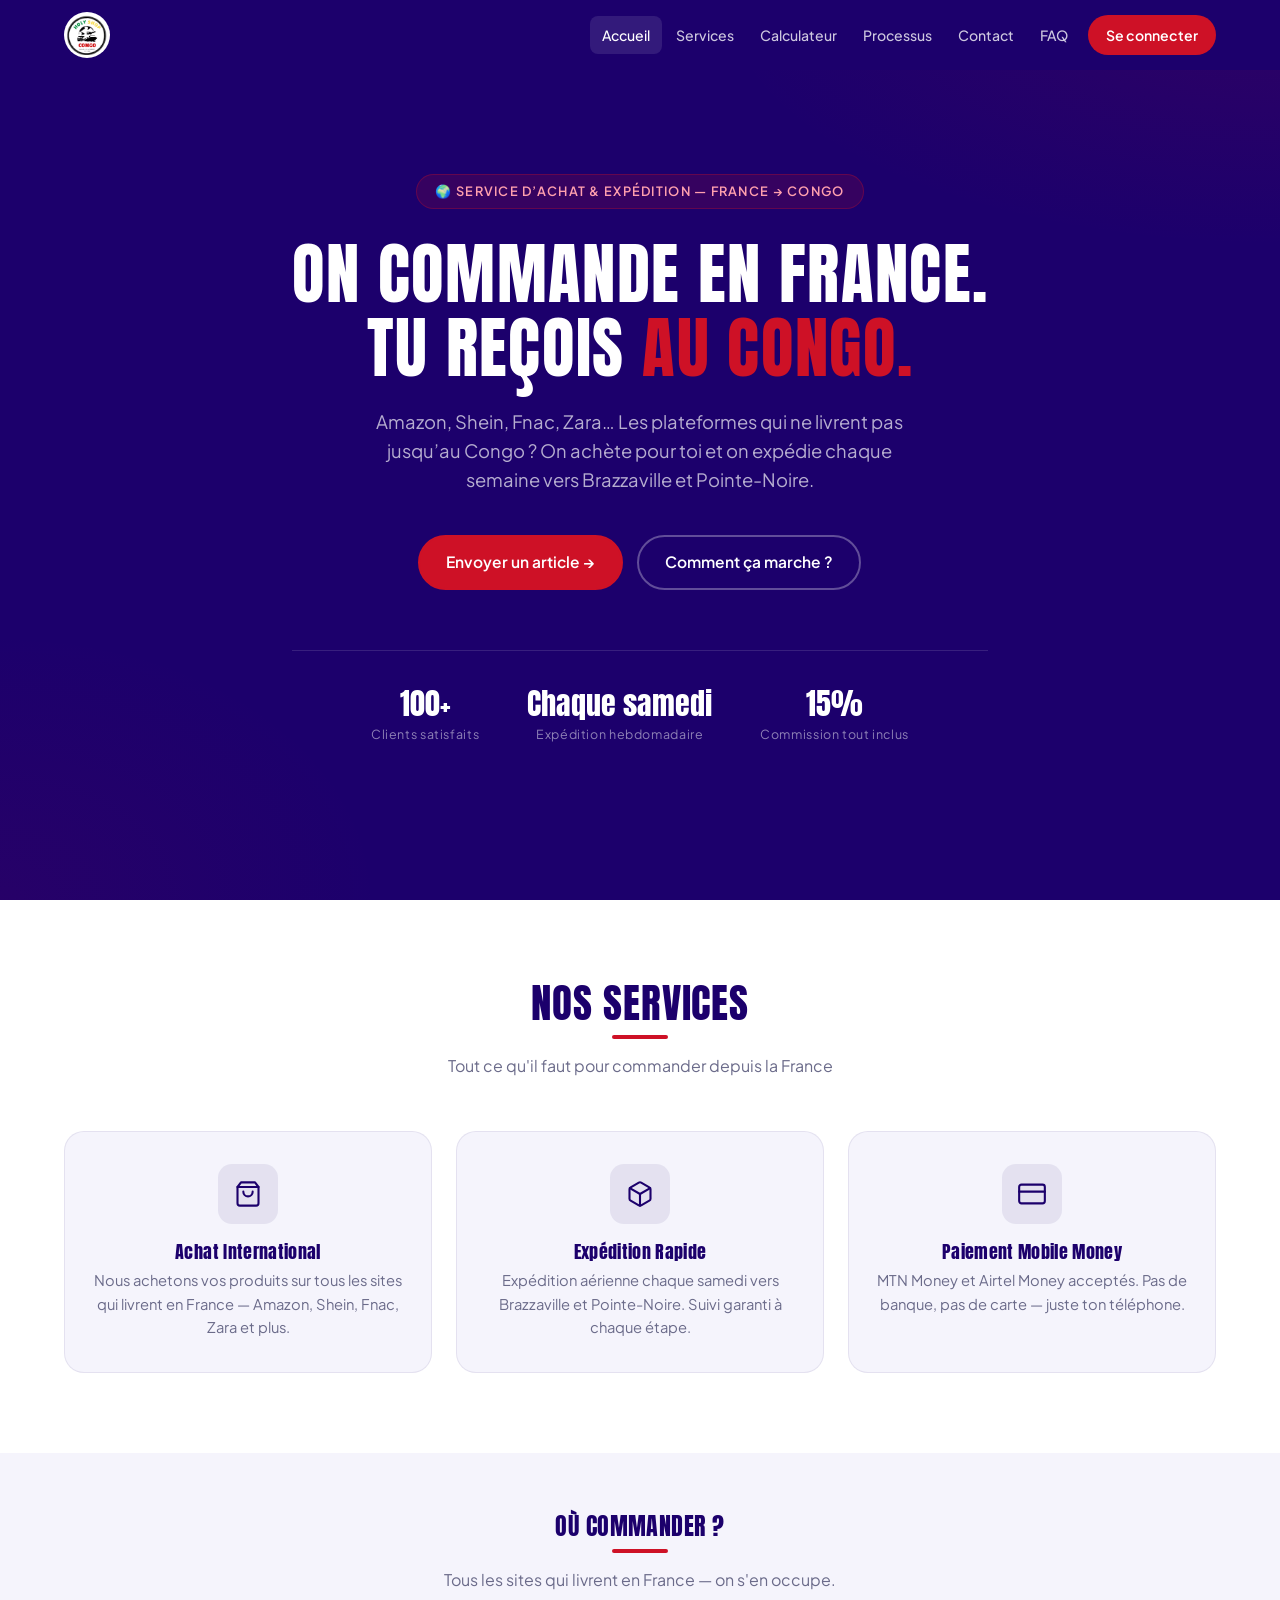
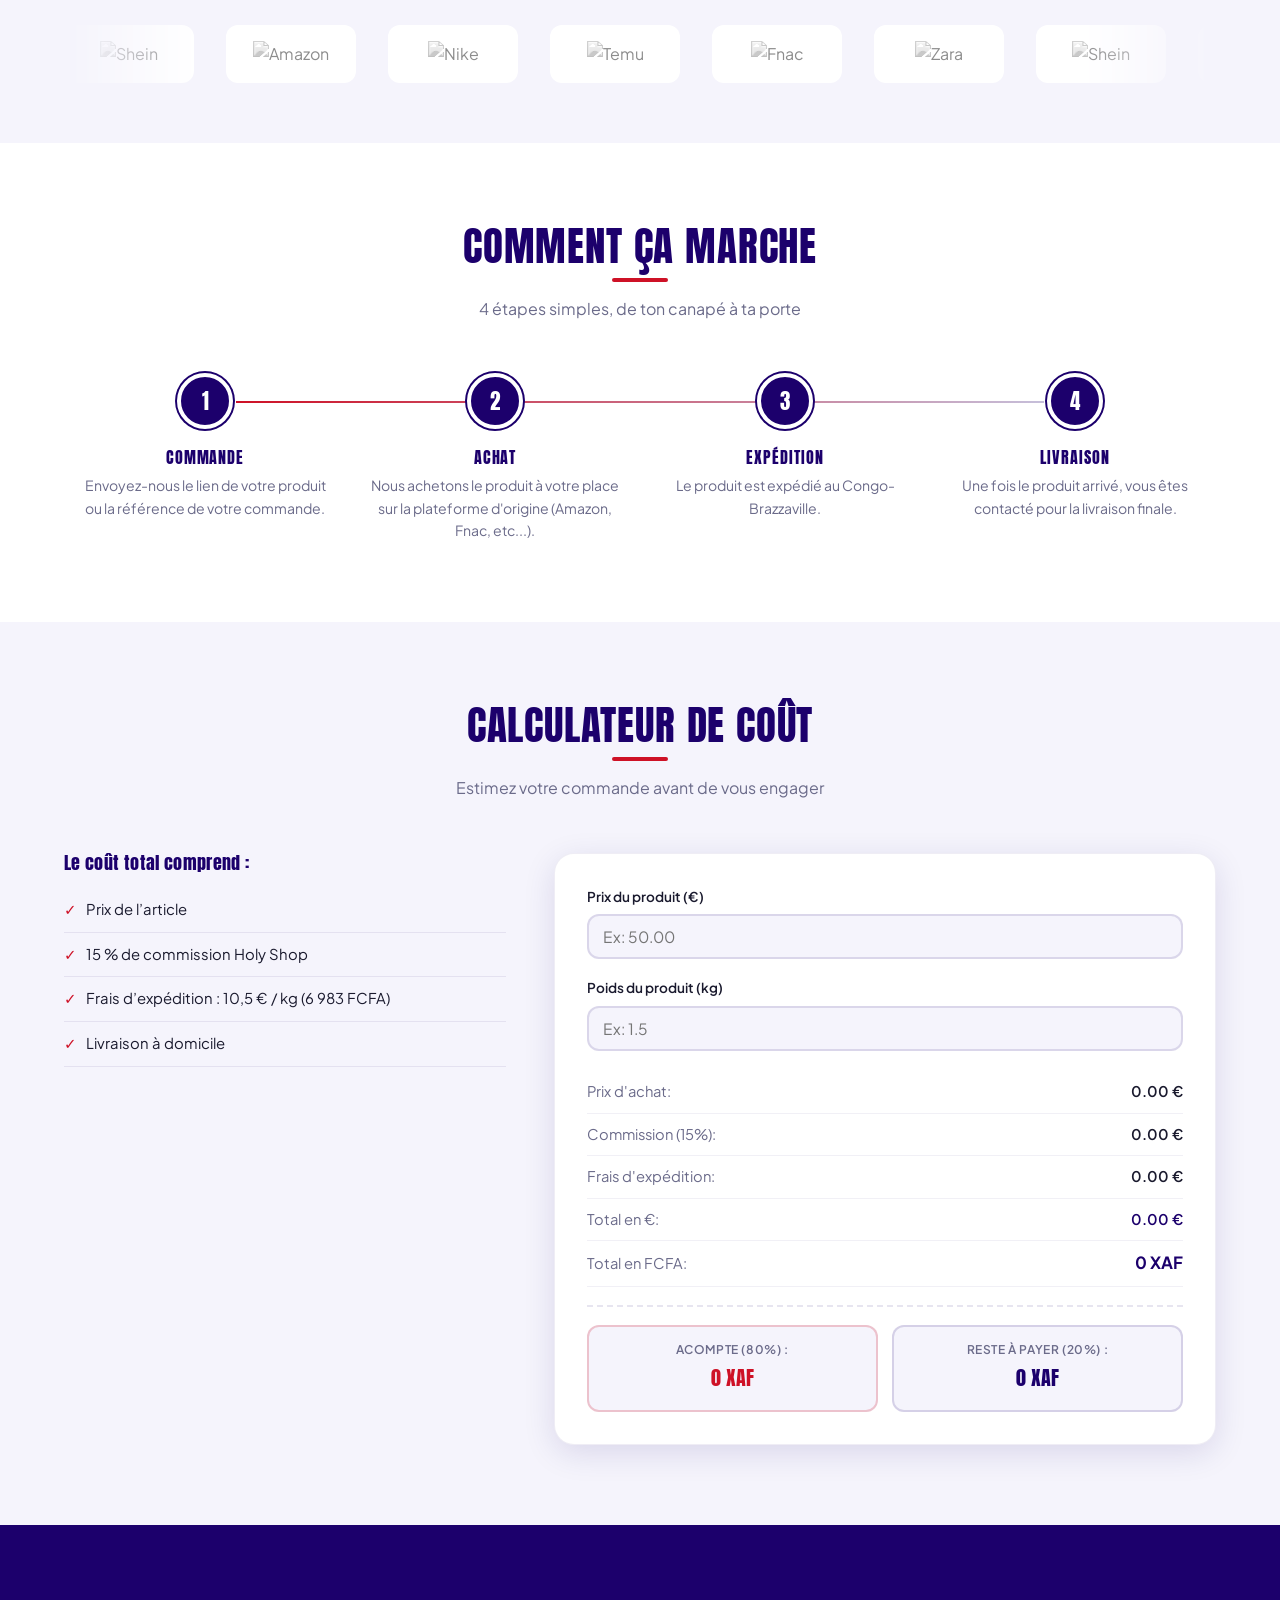
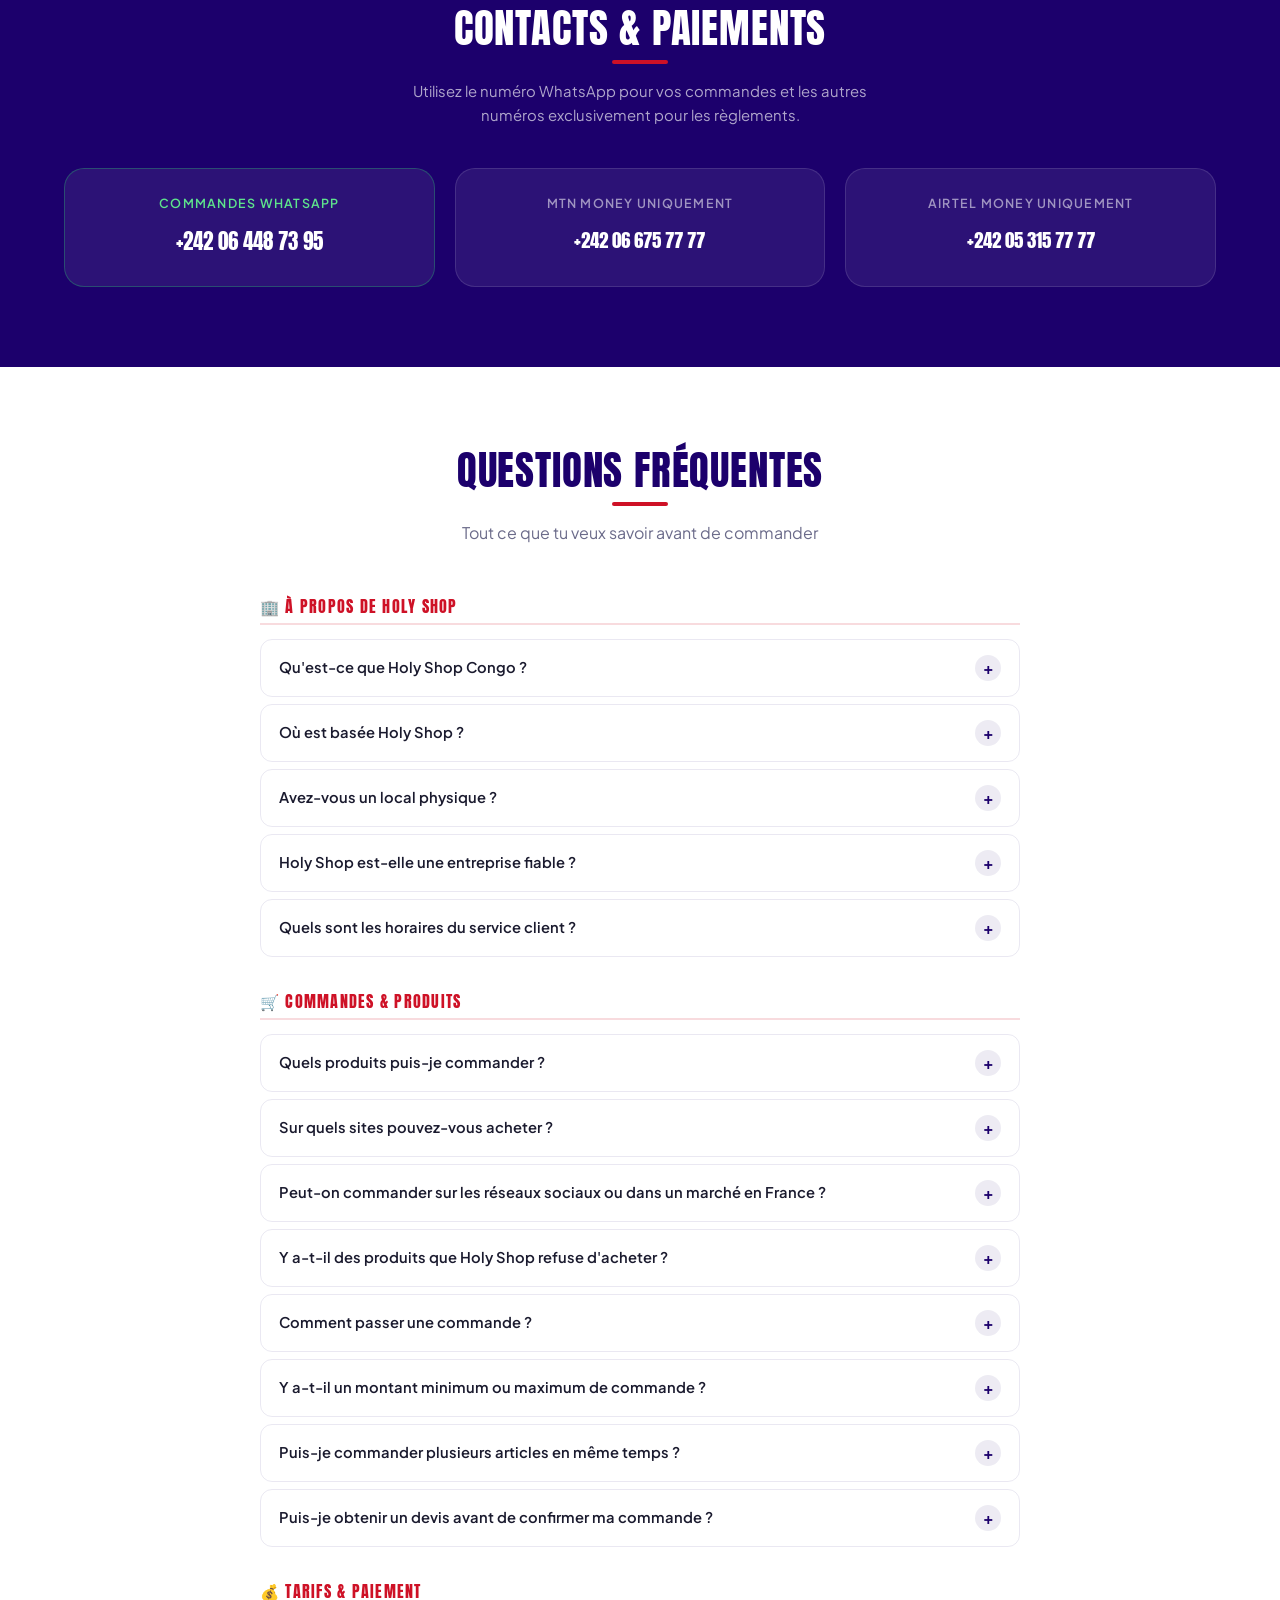
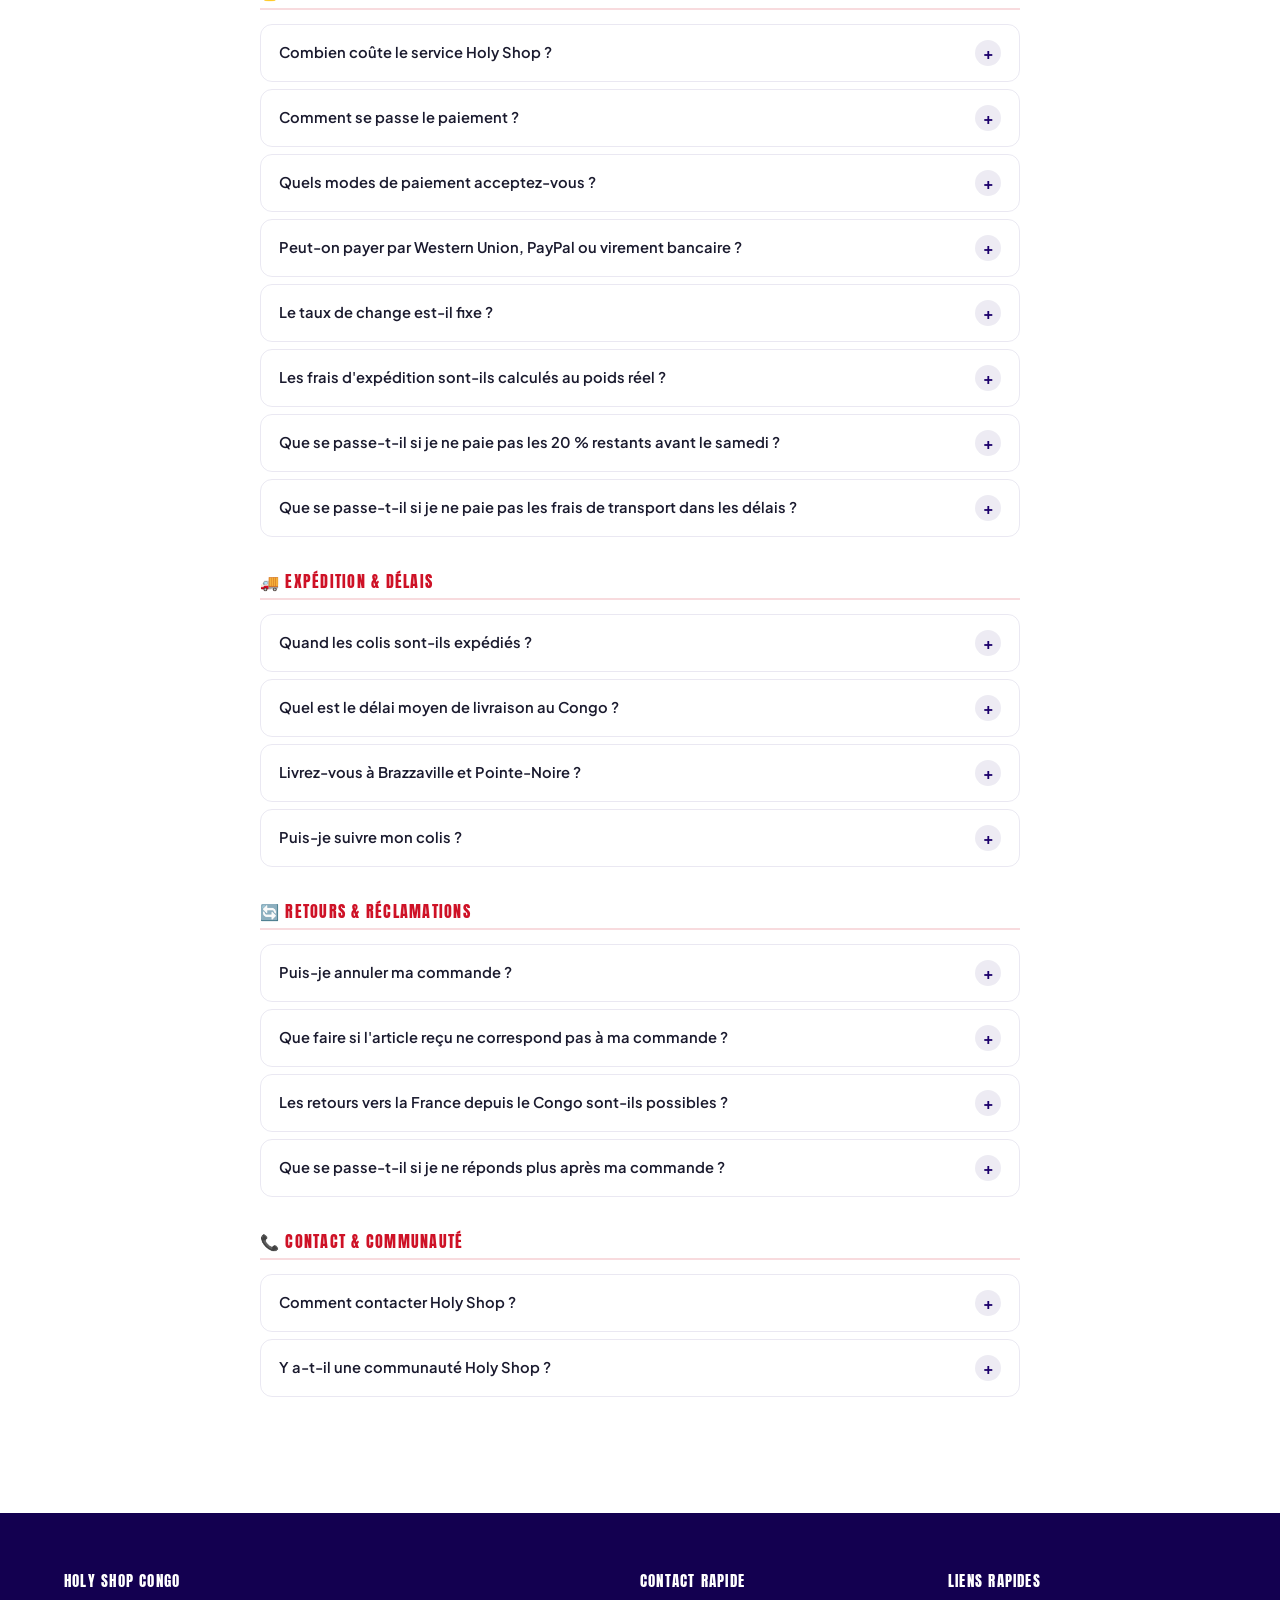
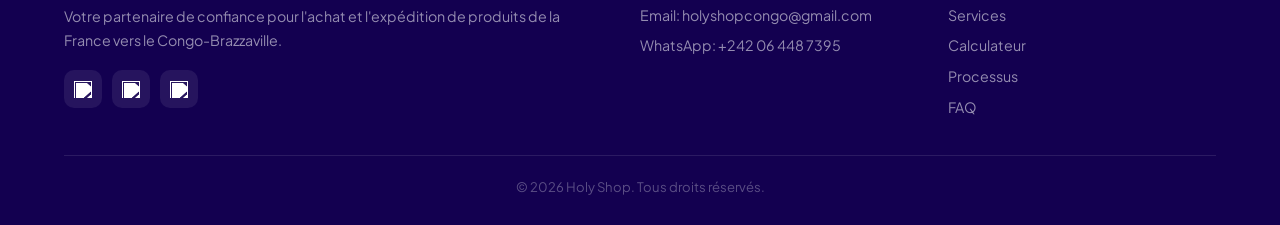
==== commit 04b36065: "Icones services en SVG + corrections visuelles - Remplace emojis services par icones SVG (shopping b" ====
--- a/index.html
+++ b/index.html
@@ -91,19 +91,31 @@
         </div>
         <div class="features-grid">
           <article class="feature-card reveal">
-            <div class="feature-icon" aria-hidden="true">📦</div>
+            <div class="feature-icon" aria-hidden="true">
+              <svg width="28" height="28" viewBox="0 0 24 24" fill="none" stroke="currentColor" stroke-width="1.8" stroke-linecap="round" stroke-linejoin="round">
+                <path d="M6 2L3 6v14a2 2 0 002 2h14a2 2 0 002-2V6l-3-4z"/><line x1="3" y1="6" x2="21" y2="6"/><path d="M16 10a4 4 0 01-8 0"/>
+              </svg>
+            </div>
             <h3>Achat International</h3>
-            <p>Nous achetons vos produits sur tous les sites de votre choix qui effectuent des livraisons en France.</p>
+            <p>Nous achetons vos produits sur tous les sites qui livrent en France — Amazon, Shein, Fnac, Zara et plus.</p>
           </article>
           <article class="feature-card reveal">
-            <div class="feature-icon" aria-hidden="true">✈️</div>
+            <div class="feature-icon" aria-hidden="true">
+              <svg width="28" height="28" viewBox="0 0 24 24" fill="none" stroke="currentColor" stroke-width="1.8" stroke-linecap="round" stroke-linejoin="round">
+                <path d="M21 16V8a2 2 0 00-1-1.73l-7-4a2 2 0 00-2 0l-7 4A2 2 0 003 8v8a2 2 0 001 1.73l7 4a2 2 0 002 0l7-4A2 2 0 0021 16z"/><polyline points="3.27 6.96 12 12.01 20.73 6.96"/><line x1="12" y1="22.08" x2="12" y2="12"/>
+              </svg>
+            </div>
             <h3>Expédition Rapide</h3>
-            <p>Expédition par voie aérienne chaque samedi, directement vers Brazzaville et Pointe-Noire.</p>
+            <p>Expédition aérienne chaque samedi vers Brazzaville et Pointe-Noire. Suivi garanti à chaque étape.</p>
           </article>
           <article class="feature-card reveal">
-            <div class="feature-icon" aria-hidden="true">📱</div>
+            <div class="feature-icon" aria-hidden="true">
+              <svg width="28" height="28" viewBox="0 0 24 24" fill="none" stroke="currentColor" stroke-width="1.8" stroke-linecap="round" stroke-linejoin="round">
+                <rect x="1" y="4" width="22" height="16" rx="2"/><line x1="1" y1="10" x2="23" y2="10"/>
+              </svg>
+            </div>
             <h3>Paiement Mobile Money</h3>
-            <p>Nous acceptons MTN Money et Airtel Money Congo. Simple, rapide, sans banque.</p>
+            <p>MTN Money et Airtel Money acceptés. Pas de banque, pas de carte — juste ton téléphone.</p>
           </article>
         </div>
       </div>
--- a/style.css
+++ b/style.css
@@ -335,6 +335,7 @@
   background: rgba(28,0,108,.08);
   border-radius: 14px;
   margin: 0 auto 18px;
+  color: var(--violet);
 }
 
 .feature-card h3 {
@@ -447,8 +448,8 @@
 }
 
 .step:first-child .step-number {
-  background: var(--rouge);
-  box-shadow: 0 0 0 2px var(--rouge);
+  background: var(--violet);
+  box-shadow: 0 0 0 2px var(--violet);
 }
 
 .step:hover .step-number {
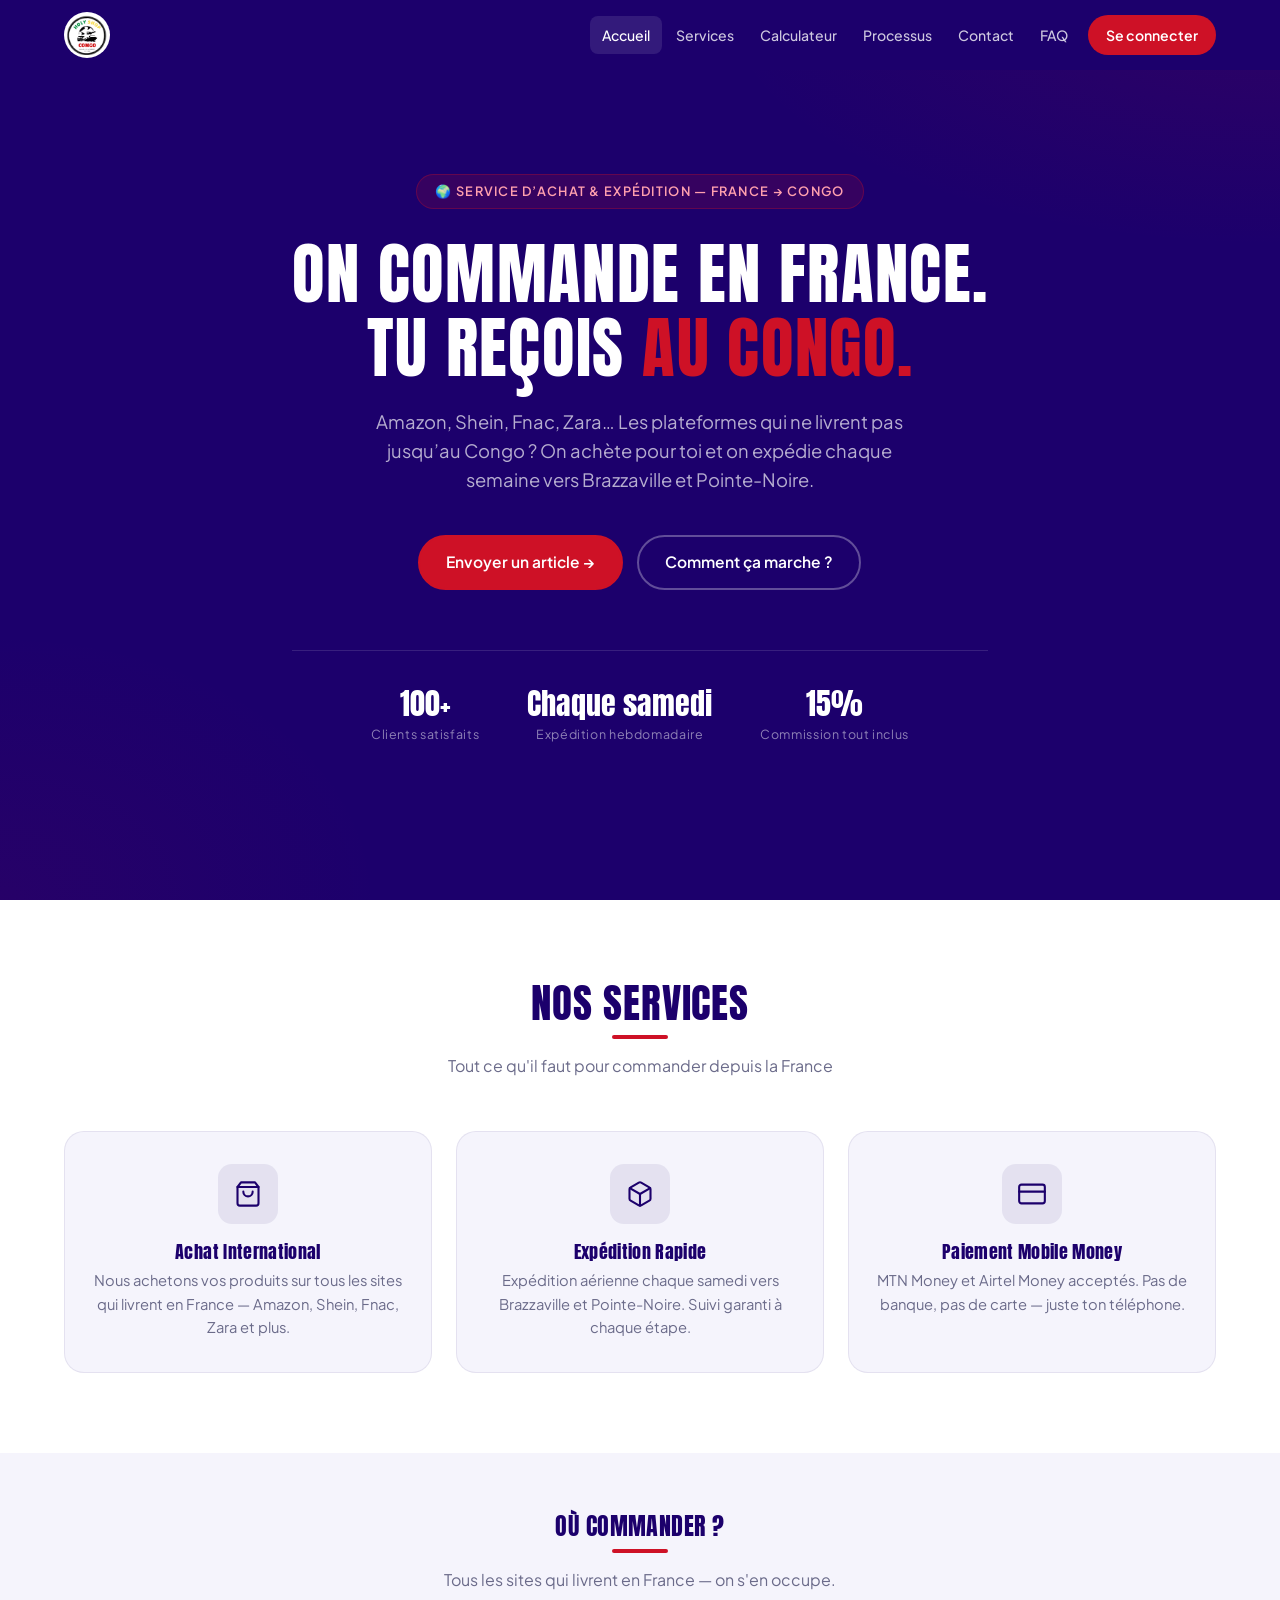
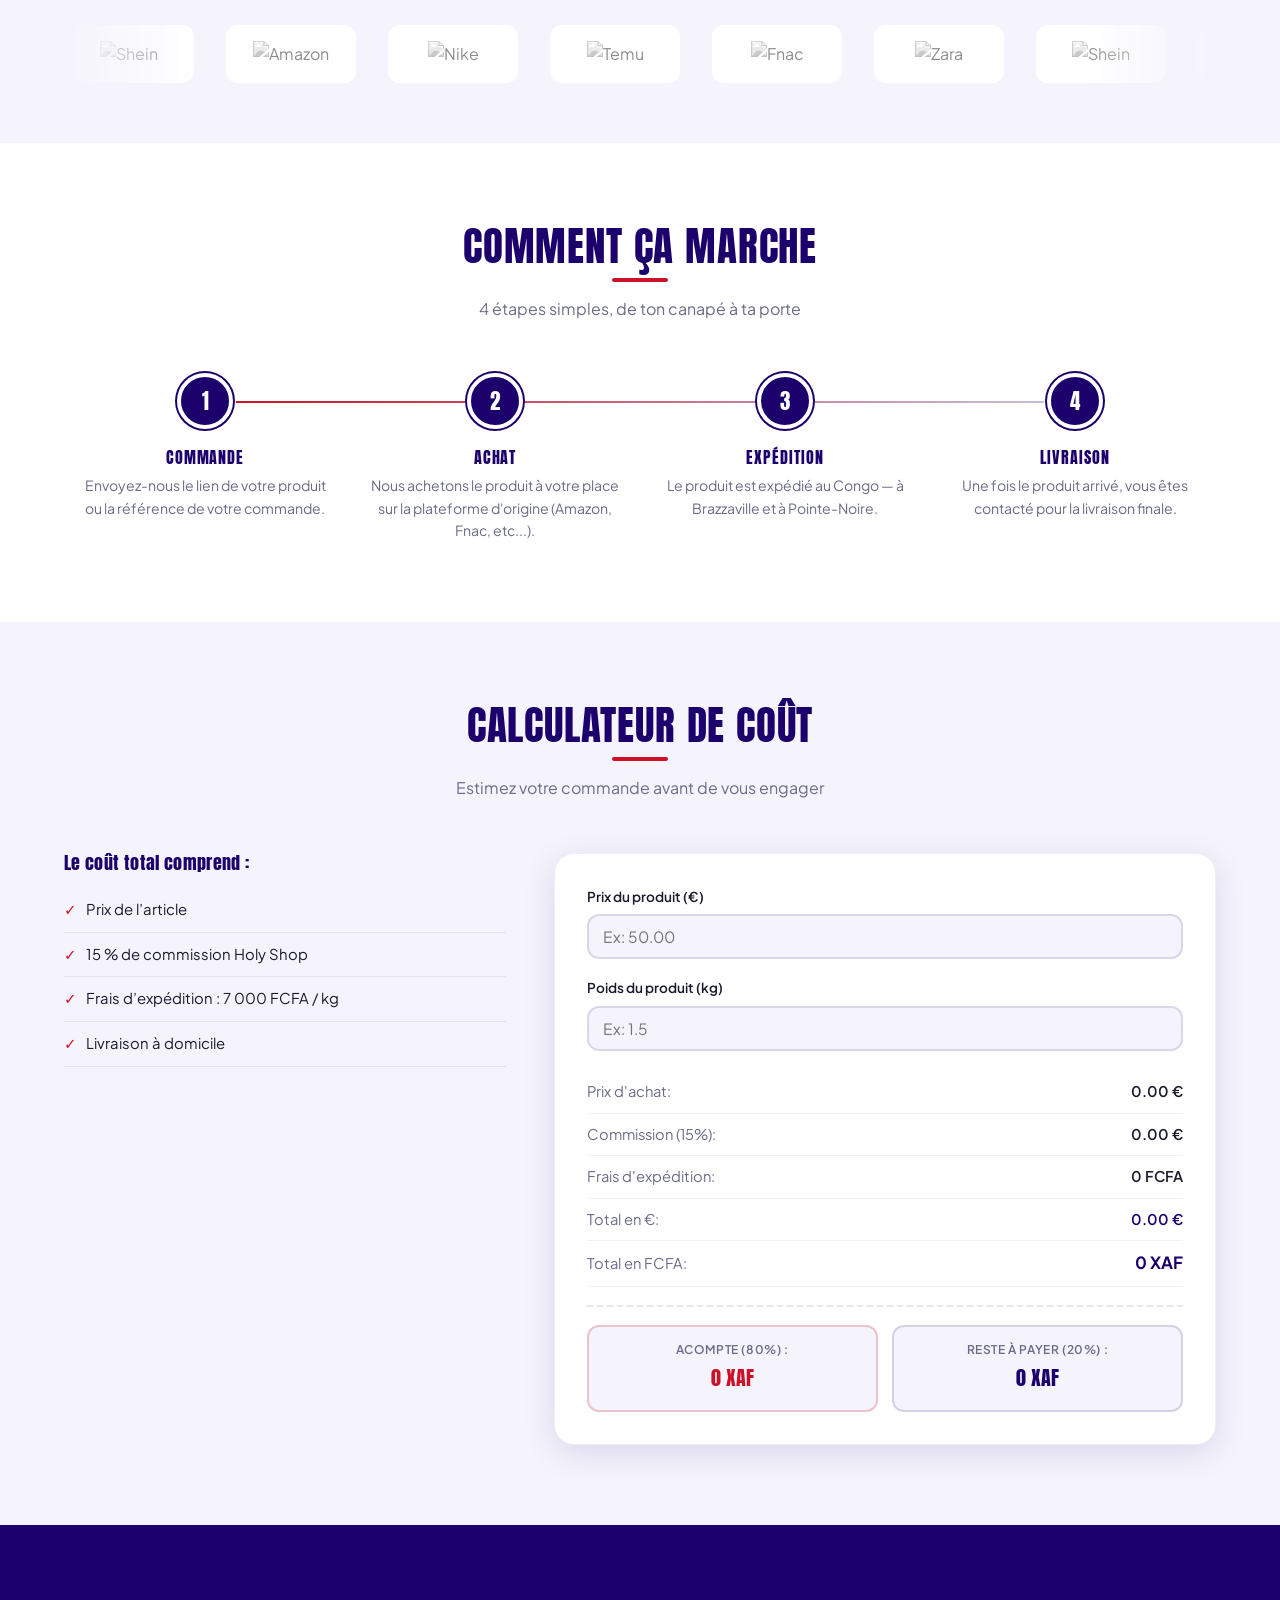
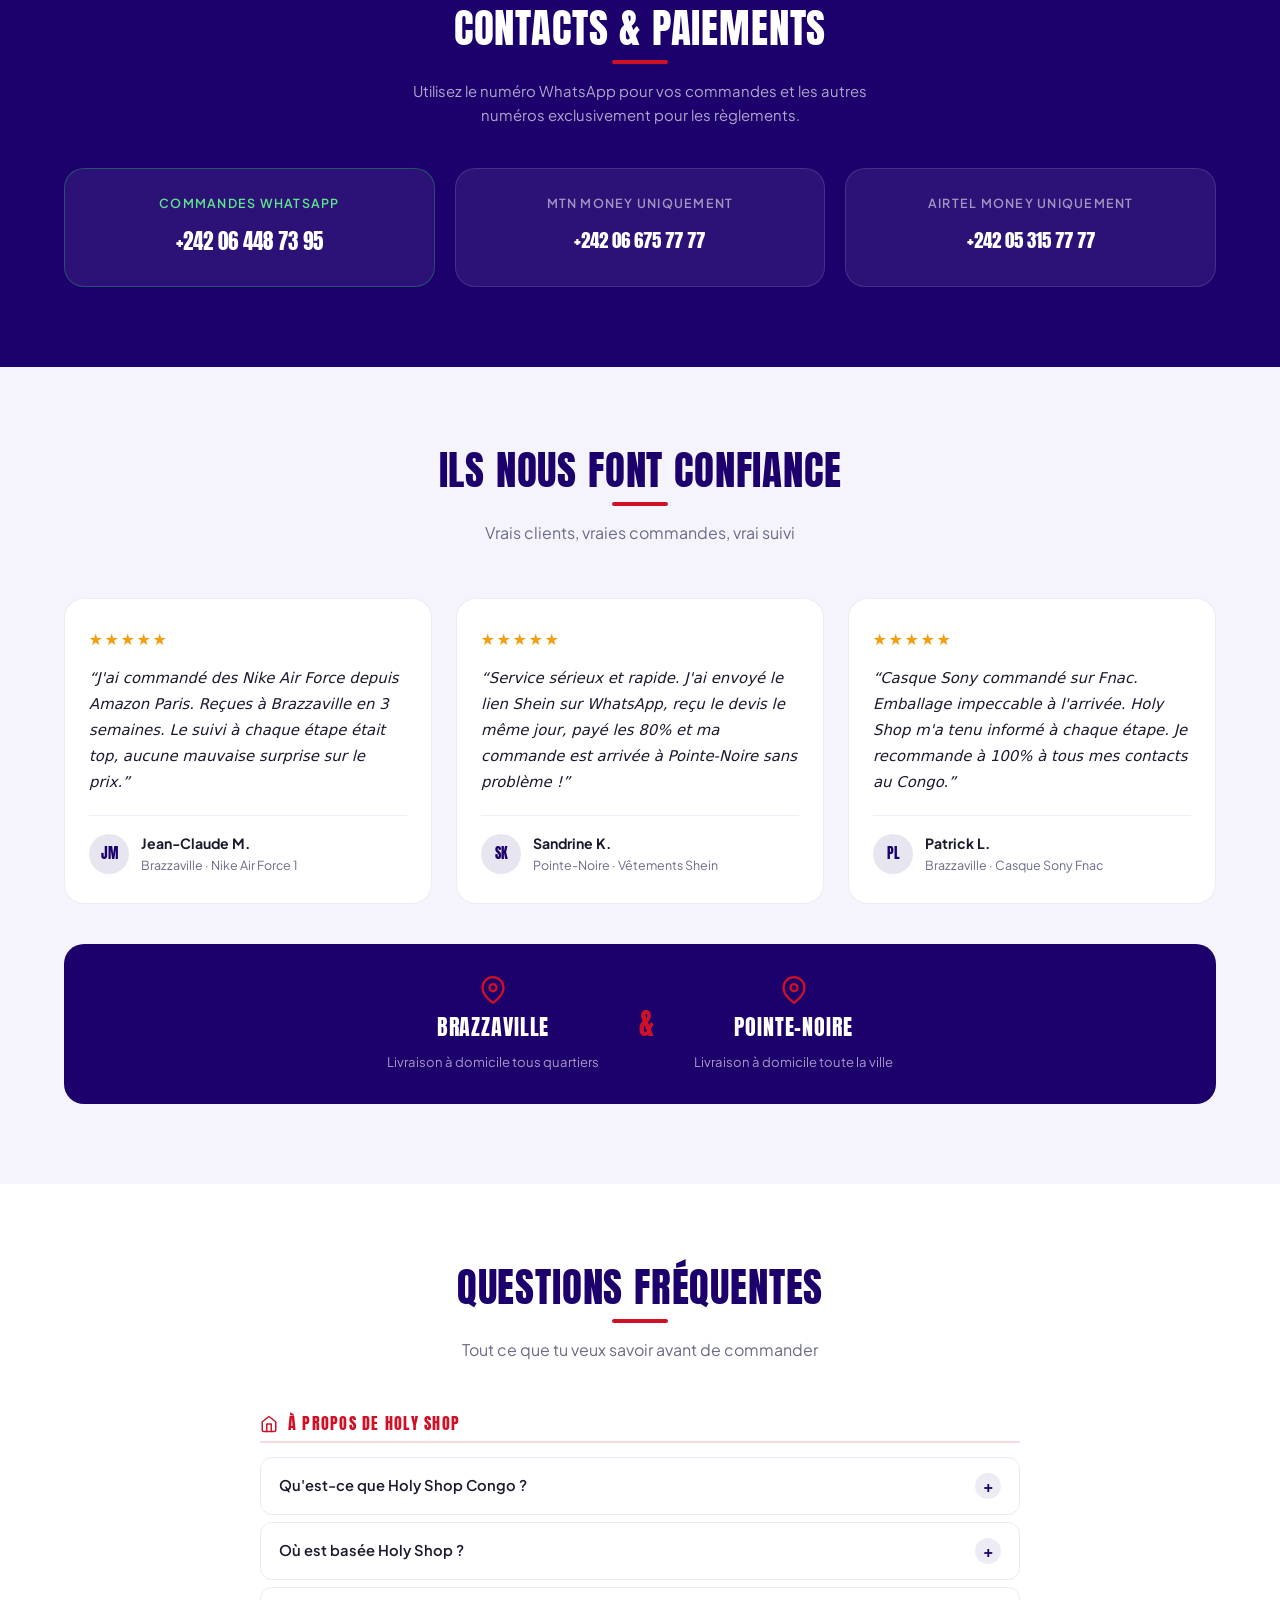
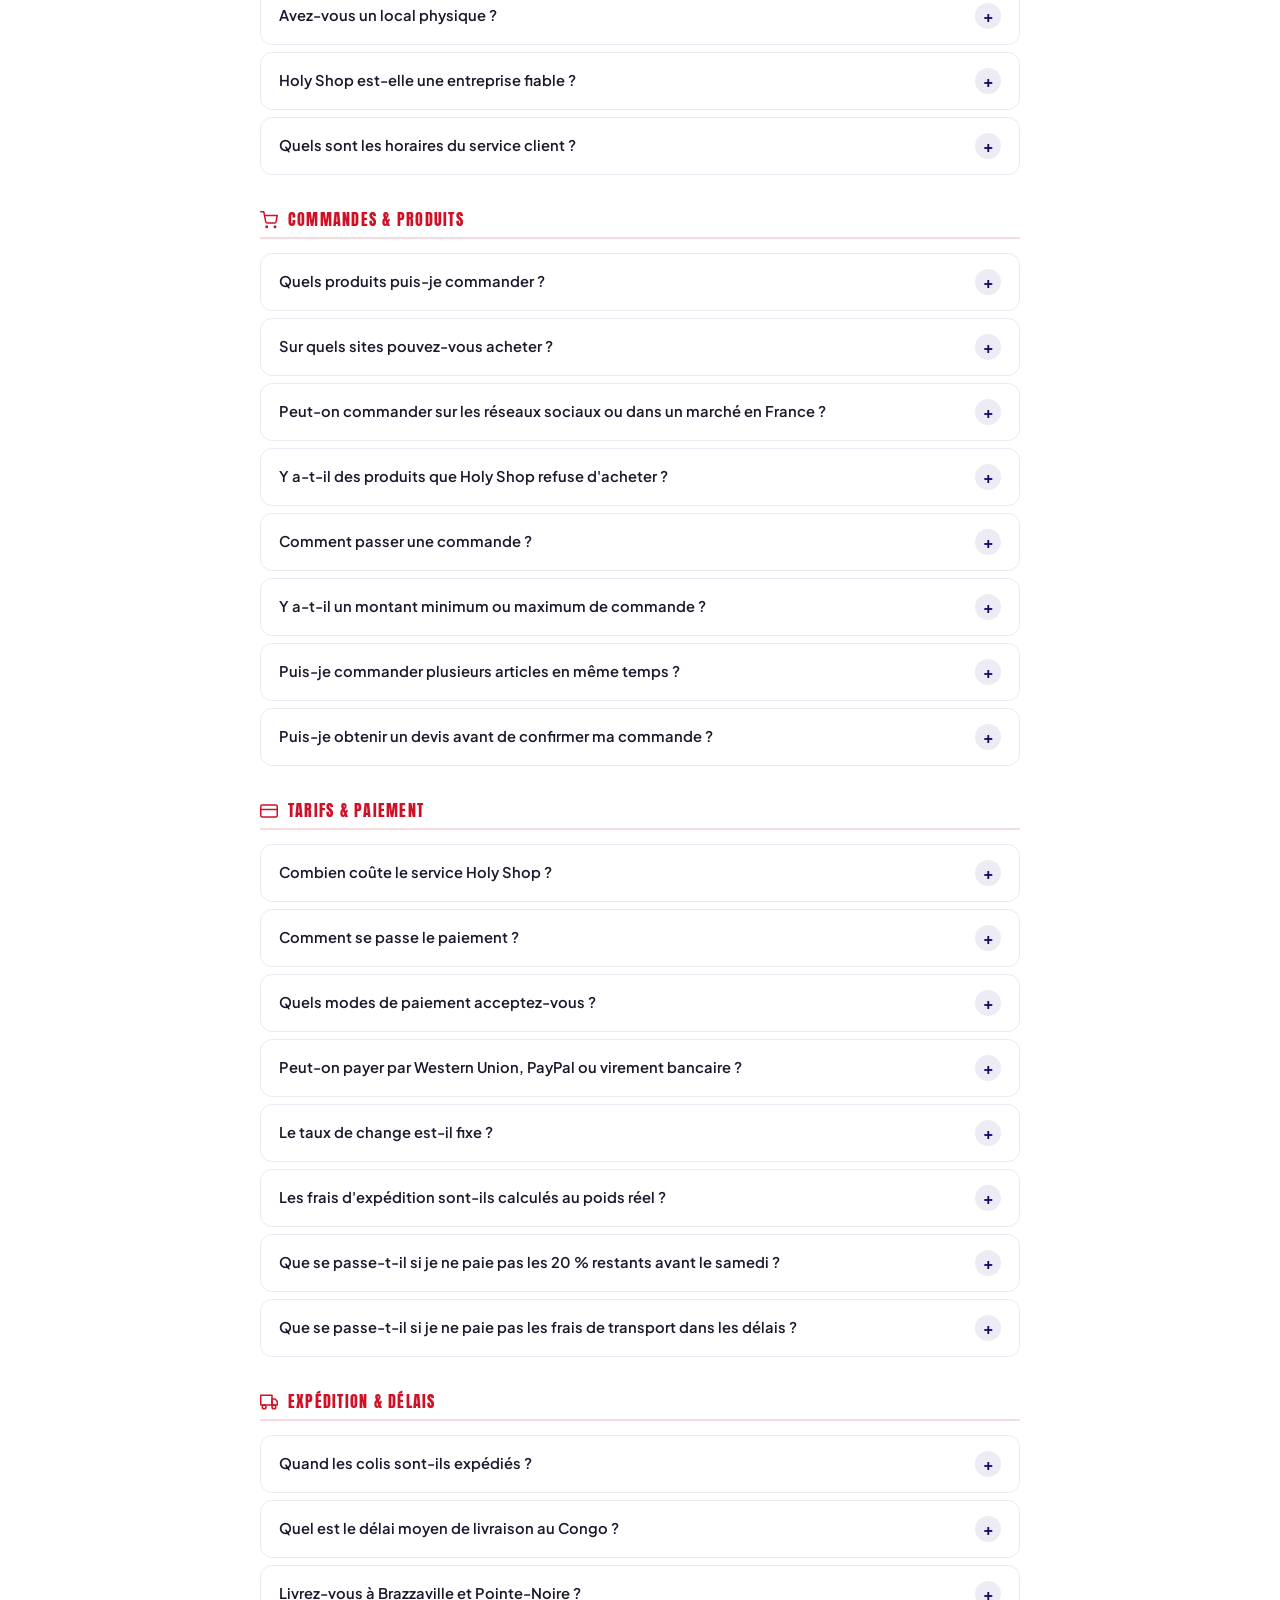
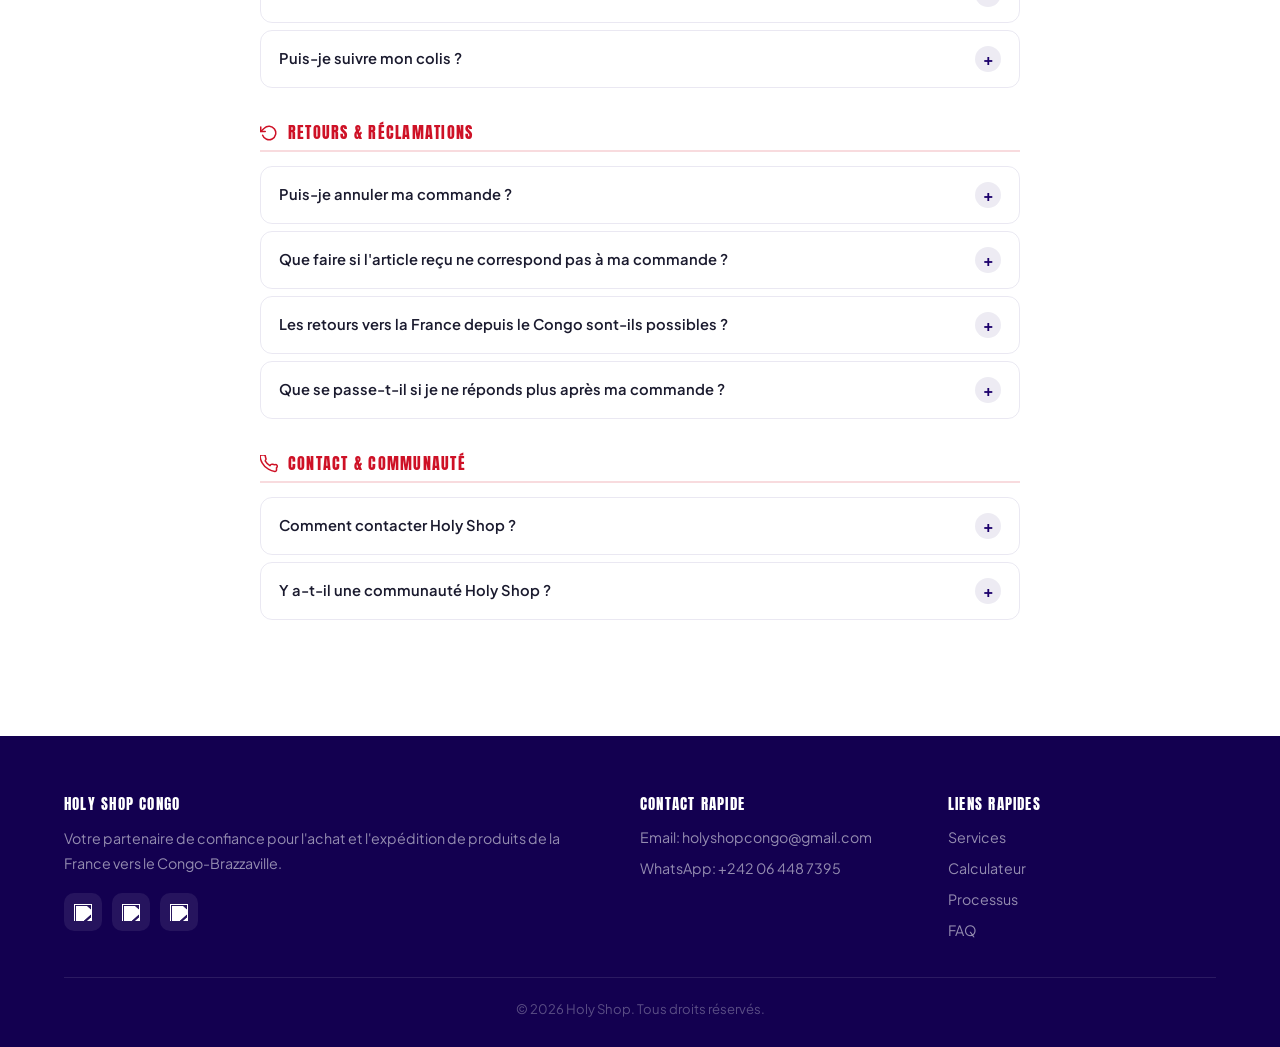
==== commit 15141940: "Temoignages, livraison BZV+PNR, icones SVG FAQ, tarif kilo 7000 FCFA - Section Temoignages avec 3 av" ====
--- a/index.html
+++ b/index.html
@@ -185,7 +185,7 @@
           <div class="step">
             <span class="step-number">3</span>
             <h3>Expédition</h3>
-            <p>Le produit est expédié au Congo-Brazzaville.</p>
+            <p>Le produit est expédié au Congo — à Brazzaville et à Pointe-Noire.</p>
           </div>
           <div class="step">
             <span class="step-number">4</span>
@@ -209,7 +209,7 @@
             <ul class="cost-list">
               <li>Prix de l’article</li>
               <li>15 % de commission Holy Shop</li>
-              <li>Frais d’expédition : 10,5 € / kg (6 983 FCFA)</li>
+              <li>Frais d’expédition : 7 000 FCFA / kg</li>
               <li>Livraison à domicile</li>
             </ul>
           </div>
@@ -227,7 +227,7 @@
             <div class="results" id="results">
               <div class="result-item"><span>Prix d'achat:</span> <span id="buyPrice">0.00 €</span></div>
               <div class="result-item"><span>Commission (15%):</span> <span id="commission">0.00 €</span></div>
-              <div class="result-item"><span>Frais d'expédition:</span> <span id="shipping">0.00 €</span></div>
+              <div class="result-item"><span>Frais d'expédition:</span> <span id="shipping">0 FCFA</span></div>
               <div class="result-item total-eur"><span>Total en €:</span> <span id="totalEUR">0.00 €</span></div>
               <div class="result-item total-xaf"><span>Total en FCFA:</span> <span id="totalFCFA">0 XAF</span></div>
 
@@ -274,6 +274,72 @@
       </div>
     </section>
 
+    <section class="testimonials-section">
+      <div class="container">
+        <div class="section-header reveal">
+          <h2 class="section-title">Ils nous font confiance</h2>
+          <div class="section-divider"></div>
+          <p class="section-subtitle">Vrais clients, vraies commandes, vrai suivi</p>
+        </div>
+
+        <div class="reviews-grid">
+          <div class="review-card reveal">
+            <div class="review-stars">★★★★★</div>
+            <p class="review-text">J'ai commandé des Nike Air Force depuis Amazon Paris. Reçues à Brazzaville en 3 semaines. Le suivi à chaque étape était top, aucune mauvaise surprise sur le prix.</p>
+            <div class="review-author">
+              <div class="review-avatar">JM</div>
+              <div>
+                <span class="review-name">Jean-Claude M.</span>
+                <span class="review-city">Brazzaville · Nike Air Force 1</span>
+              </div>
+            </div>
+          </div>
+
+          <div class="review-card reveal">
+            <div class="review-stars">★★★★★</div>
+            <p class="review-text">Service sérieux et rapide. J'ai envoyé le lien Shein sur WhatsApp, reçu le devis le même jour, payé les 80% et ma commande est arrivée à Pointe-Noire sans problème !</p>
+            <div class="review-author">
+              <div class="review-avatar">SK</div>
+              <div>
+                <span class="review-name">Sandrine K.</span>
+                <span class="review-city">Pointe-Noire · Vêtements Shein</span>
+              </div>
+            </div>
+          </div>
+
+          <div class="review-card reveal">
+            <div class="review-stars">★★★★★</div>
+            <p class="review-text">Casque Sony commandé sur Fnac. Emballage impeccable à l'arrivée. Holy Shop m'a tenu informé à chaque étape. Je recommande à 100% à tous mes contacts au Congo.</p>
+            <div class="review-author">
+              <div class="review-avatar">PL</div>
+              <div>
+                <span class="review-name">Patrick L.</span>
+                <span class="review-city">Brazzaville · Casque Sony Fnac</span>
+              </div>
+            </div>
+          </div>
+        </div>
+
+        <div class="livraison-banner">
+          <div class="livraison-city">
+            <svg width="28" height="28" viewBox="0 0 24 24" fill="none" stroke="currentColor" stroke-width="2" stroke-linecap="round" stroke-linejoin="round">
+              <path d="M21 10c0 7-9 13-9 13s-9-6-9-13a9 9 0 0118 0z"/><circle cx="12" cy="10" r="3"/>
+            </svg>
+            <strong>Brazzaville</strong>
+            <span>Livraison à domicile tous quartiers</span>
+          </div>
+          <div class="livraison-sep">&amp;</div>
+          <div class="livraison-city">
+            <svg width="28" height="28" viewBox="0 0 24 24" fill="none" stroke="currentColor" stroke-width="2" stroke-linecap="round" stroke-linejoin="round">
+              <path d="M21 10c0 7-9 13-9 13s-9-6-9-13a9 9 0 0118 0z"/><circle cx="12" cy="10" r="3"/>
+            </svg>
+            <strong>Pointe-Noire</strong>
+            <span>Livraison à domicile toute la ville</span>
+          </div>
+        </div>
+      </div>
+    </section>
+
     <section id="faq" class="faq-section">
       <div class="container">
         <div class="section-header reveal">
@@ -286,7 +352,10 @@
 
   <!-- 1. À PROPOS DE HOLY SHOP -->
   <div class="faq-category-wrapper">
-    <h3 class="faq-category-title">🏢 À propos de Holy Shop</h3>
+    <h3 class="faq-category-title">
+      <svg width="18" height="18" viewBox="0 0 24 24" fill="none" stroke="currentColor" stroke-width="2" stroke-linecap="round" stroke-linejoin="round"><path d="M3 9l9-7 9 7v11a2 2 0 01-2 2H5a2 2 0 01-2-2z"/><polyline points="9 22 9 12 15 12 15 22"/></svg>
+      À propos de Holy Shop
+    </h3>
 
     <details class="faq-item">
       <summary class="faq-question">Qu'est-ce que Holy Shop Congo ?</summary>
@@ -316,7 +385,10 @@
 
   <!-- 2. COMMANDES & PRODUITS -->
   <div class="faq-category-wrapper">
-    <h3 class="faq-category-title">🛒 Commandes & Produits</h3>
+    <h3 class="faq-category-title">
+      <svg width="18" height="18" viewBox="0 0 24 24" fill="none" stroke="currentColor" stroke-width="2" stroke-linecap="round" stroke-linejoin="round"><circle cx="9" cy="21" r="1"/><circle cx="20" cy="21" r="1"/><path d="M1 1h4l2.68 13.39a2 2 0 001.98 1.61h9.72a2 2 0 001.98-1.61L23 6H6"/></svg>
+      Commandes &amp; Produits
+    </h3>
 
     <details class="faq-item">
       <summary class="faq-question">Quels produits puis-je commander ?</summary>
@@ -361,11 +433,14 @@
 
   <!-- 3. TARIFS & PAIEMENT -->
   <div class="faq-category-wrapper">
-    <h3 class="faq-category-title">💰 Tarifs & Paiement</h3>
+    <h3 class="faq-category-title">
+      <svg width="18" height="18" viewBox="0 0 24 24" fill="none" stroke="currentColor" stroke-width="2" stroke-linecap="round" stroke-linejoin="round"><rect x="1" y="4" width="22" height="16" rx="2"/><line x1="1" y1="10" x2="23" y2="10"/></svg>
+      Tarifs &amp; Paiement
+    </h3>
 
     <details class="faq-item">
       <summary class="faq-question">Combien coûte le service Holy Shop ?</summary>
-      <p class="faq-answer">Le coût total comprend : le prix de l'article + 15 % de commission Holy Shop + 10,5 € / kg de frais d'expédition (≈ 6 983 FCFA / kg, taux : 1 € = 665 FCFA) + la livraison à domicile (tarif variable selon le quartier).</p>
+      <p class="faq-answer">Le coût total comprend : le prix de l'article + 15 % de commission Holy Shop + 7 000 FCFA / kg de frais d'expédition + la livraison à domicile (tarif variable selon le quartier).</p>
     </details>
 
     <details class="faq-item">
@@ -406,7 +481,10 @@
 
   <!-- 4. EXPÉDITION & DÉLAIS -->
   <div class="faq-category-wrapper">
-    <h3 class="faq-category-title">🚚 Expédition & Délais</h3>
+    <h3 class="faq-category-title">
+      <svg width="18" height="18" viewBox="0 0 24 24" fill="none" stroke="currentColor" stroke-width="2" stroke-linecap="round" stroke-linejoin="round"><rect x="1" y="3" width="15" height="13"/><polygon points="16 8 20 8 23 11 23 16 16 16 16 8"/><circle cx="5.5" cy="18.5" r="2.5"/><circle cx="18.5" cy="18.5" r="2.5"/></svg>
+      Expédition &amp; Délais
+    </h3>
 
     <details class="faq-item">
       <summary class="faq-question">Quand les colis sont-ils expédiés ?</summary>
@@ -431,7 +509,10 @@
 
   <!-- 6. RETOURS & RÉCLAMATIONS -->
   <div class="faq-category-wrapper">
-    <h3 class="faq-category-title">🔄 Retours & Réclamations</h3>
+    <h3 class="faq-category-title">
+      <svg width="18" height="18" viewBox="0 0 24 24" fill="none" stroke="currentColor" stroke-width="2" stroke-linecap="round" stroke-linejoin="round"><polyline points="1 4 1 10 7 10"/><path d="M3.51 15a9 9 0 102.13-9.36L1 10"/></svg>
+      Retours &amp; Réclamations
+    </h3>
 
     <details class="faq-item">
       <summary class="faq-question">Puis-je annuler ma commande ?</summary>
@@ -457,7 +538,10 @@
 
   <!-- 7. CONTACT & COMMUNAUTÉ -->
   <div class="faq-category-wrapper">
-    <h3 class="faq-category-title">📞 Contact & Communauté</h3>
+    <h3 class="faq-category-title">
+      <svg width="18" height="18" viewBox="0 0 24 24" fill="none" stroke="currentColor" stroke-width="2" stroke-linecap="round" stroke-linejoin="round"><path d="M22 16.92v3a2 2 0 01-2.18 2 19.79 19.79 0 01-8.63-3.07A19.5 19.5 0 013.07 10.9a19.79 19.79 0 01-2.86-8.67A2 2 0 012.18 0h3a2 2 0 012 1.72c.127.96.361 1.903.7 2.81a2 2 0 01-.45 2.11L6.91 7.91a16 16 0 006.29 6.29l1.41-1.41a2 2 0 012.11-.45c.907.339 1.85.573 2.81.7A2 2 0 0122 16.92z"/></svg>
+      Contact &amp; Communauté
+    </h3>
 
     <details class="faq-item">
       <summary class="faq-question">Comment contacter Holy Shop ?</summary>
--- a/style.css
+++ b/style.css
@@ -976,6 +976,139 @@
 .step:nth-child(2) { transition-delay: .12s; }
 .step:nth-child(3) { transition-delay: .24s; }
 .step:nth-child(4) { transition-delay: .36s; }
+
+/* ── TÉMOIGNAGES ── */
+.testimonials-section { background: var(--bg); }
+
+.reviews-grid {
+  display: grid;
+  grid-template-columns: repeat(auto-fit, minmax(270px, 1fr));
+  gap: 24px;
+  margin-bottom: 40px;
+}
+
+.review-card {
+  background: var(--blanc);
+  border: 1px solid rgba(28,0,108,.08);
+  border-radius: var(--r-lg);
+  padding: 28px 24px;
+  display: flex;
+  flex-direction: column;
+  transition: transform var(--t), box-shadow var(--t);
+}
+
+.review-card:hover {
+  transform: translateY(-4px);
+  box-shadow: var(--shadow);
+}
+
+.review-stars {
+  color: #f59e0b;
+  font-size: .95rem;
+  letter-spacing: 3px;
+  margin-bottom: 14px;
+}
+
+.review-text {
+  font-size: .93rem;
+  color: var(--txt);
+  line-height: 1.75;
+  font-style: italic;
+  flex: 1;
+  margin-bottom: 20px;
+}
+
+.review-text::before { content: '\201C'; }
+.review-text::after  { content: '\201D'; }
+
+.review-author {
+  display: flex;
+  align-items: center;
+  gap: 12px;
+  padding-top: 16px;
+  border-top: 1px solid rgba(28,0,108,.07);
+}
+
+.review-avatar {
+  width: 40px;
+  height: 40px;
+  background: rgba(28,0,108,.10);
+  border-radius: 50%;
+  display: flex;
+  align-items: center;
+  justify-content: center;
+  font-family: 'Anton', sans-serif;
+  font-weight: 400;
+  font-size: .88rem;
+  color: var(--violet);
+  flex-shrink: 0;
+}
+
+.review-name {
+  display: block;
+  font-weight: 700;
+  font-size: .88rem;
+  color: var(--txt);
+}
+
+.review-city {
+  display: block;
+  font-size: .78rem;
+  color: var(--muted);
+  margin-top: 1px;
+}
+
+/* Livraison banner */
+.livraison-banner {
+  background: var(--violet);
+  border-radius: var(--r-lg);
+  padding: 32px 48px;
+  display: flex;
+  align-items: center;
+  justify-content: center;
+  gap: 40px;
+  flex-wrap: wrap;
+}
+
+.livraison-city {
+  display: flex;
+  flex-direction: column;
+  align-items: center;
+  gap: 6px;
+  text-align: center;
+  color: var(--blanc);
+}
+
+.livraison-city svg { color: var(--rouge); flex-shrink: 0; }
+
+.livraison-city strong {
+  font-family: 'Anton', sans-serif;
+  font-weight: 400;
+  font-size: 1.35rem;
+  letter-spacing: .04em;
+  text-transform: uppercase;
+}
+
+.livraison-city span {
+  font-size: .82rem;
+  color: rgba(255,255,255,.60);
+}
+
+.livraison-sep {
+  font-family: 'Anton', sans-serif;
+  font-size: 1.8rem;
+  color: var(--rouge);
+  line-height: 1;
+}
+
+/* FAQ category titles avec icones SVG */
+.faq-category-title {
+  display: flex;
+  align-items: center;
+  gap: 10px;
+}
+
+.faq-category-title svg { flex-shrink: 0; }
 
 /* ── RESPONSIVE ── */
 @media (max-width: 900px) {
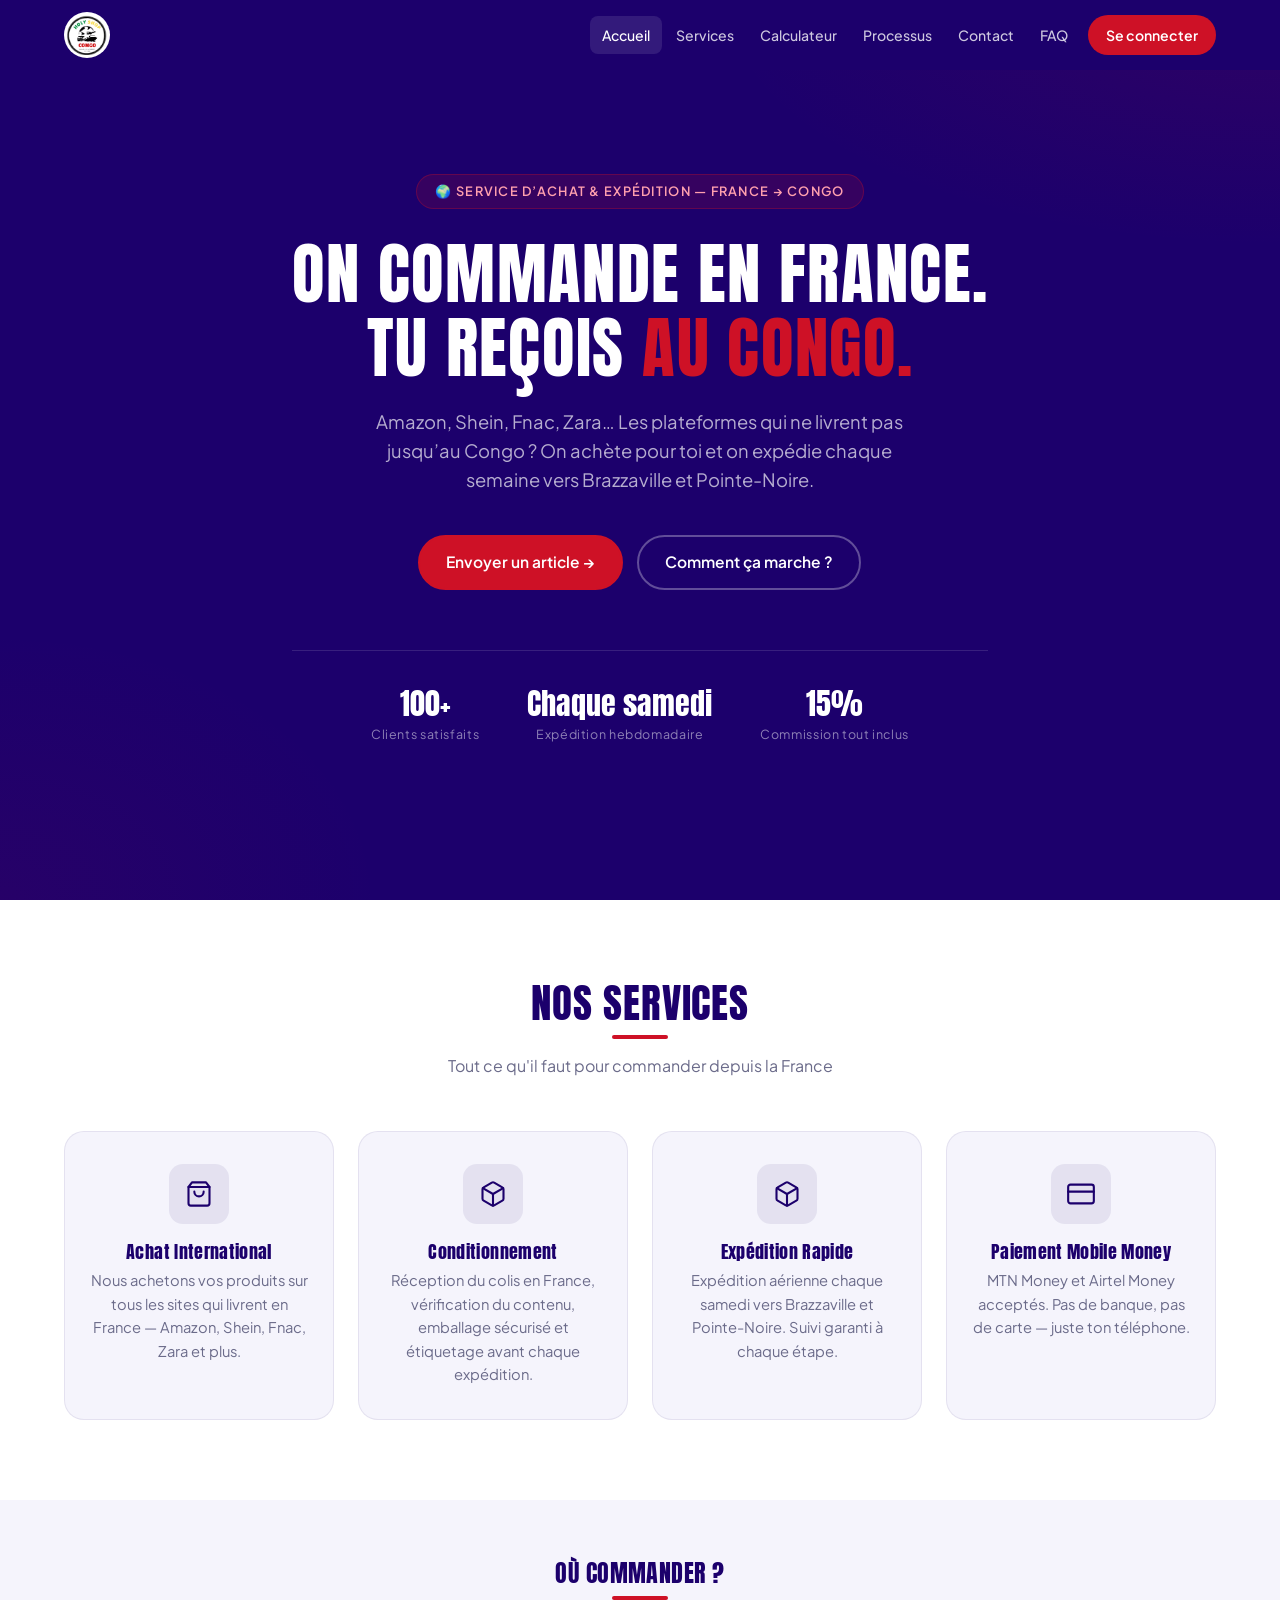
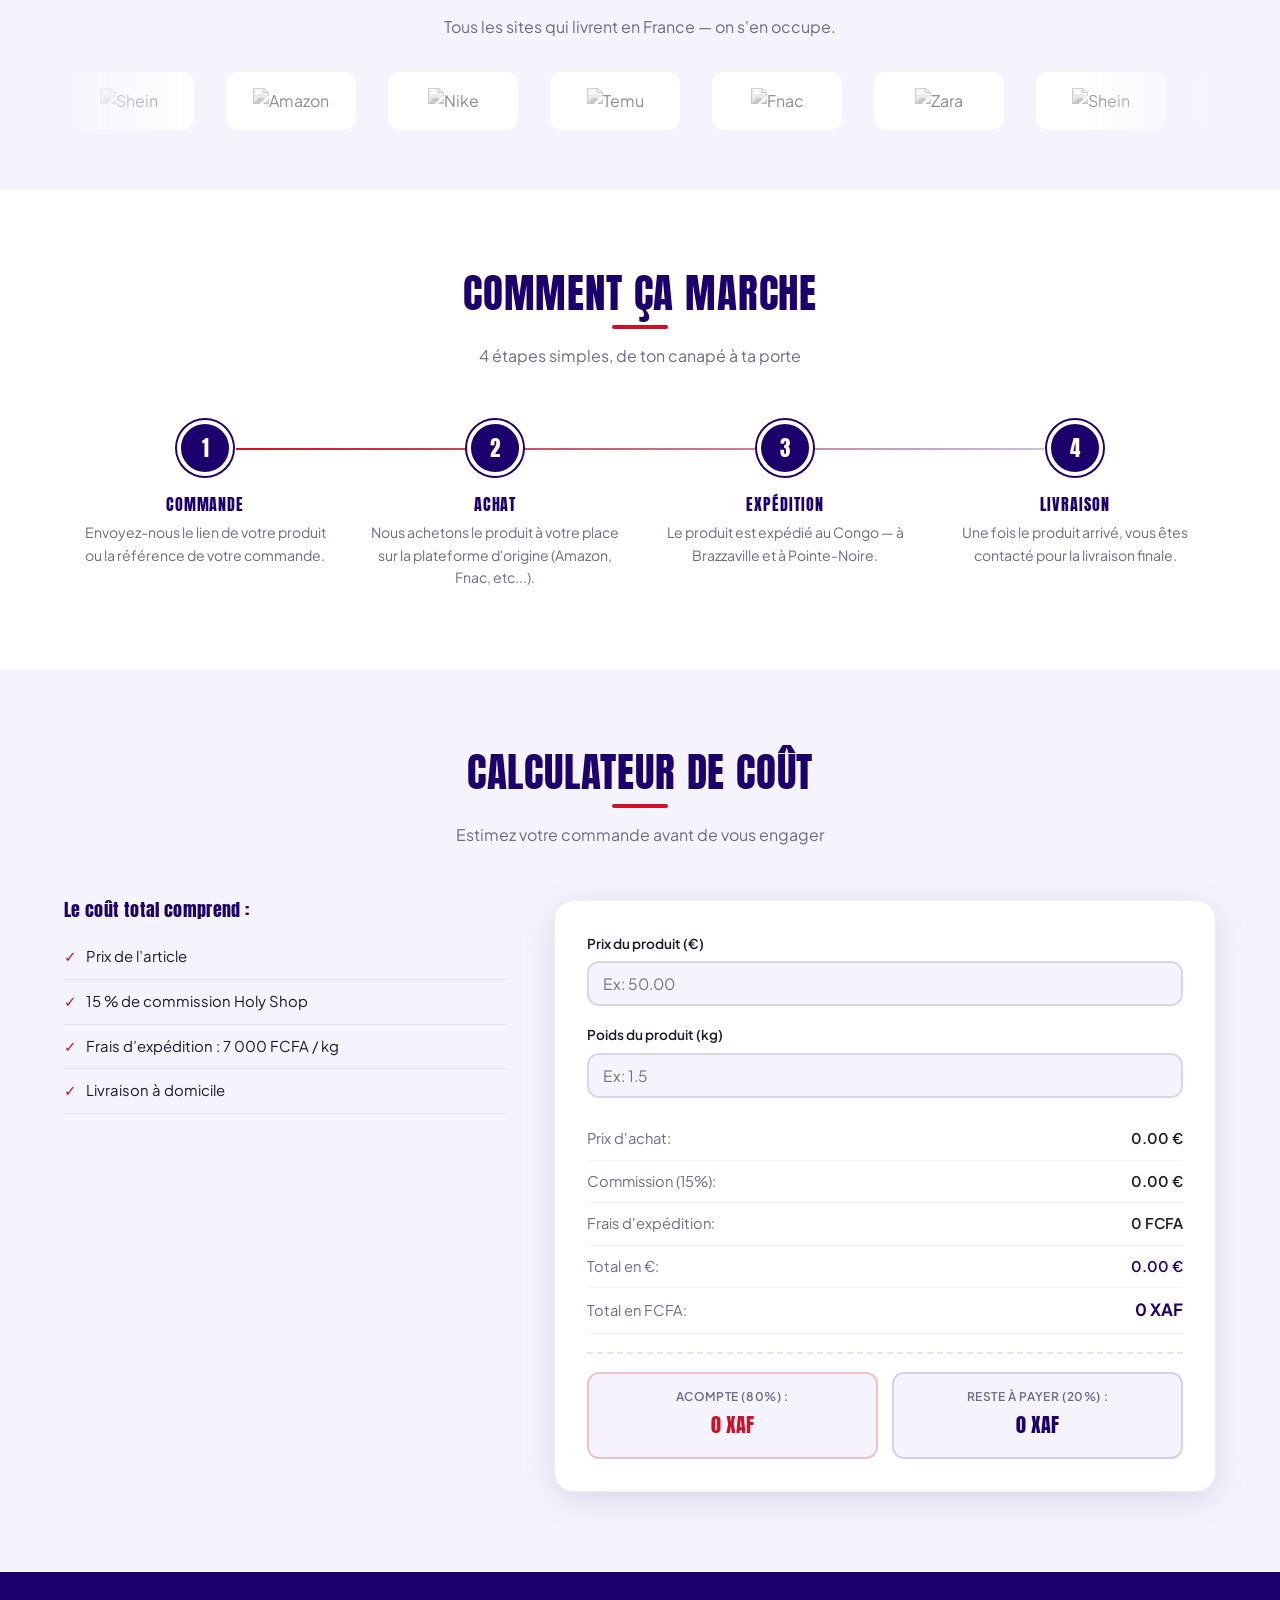
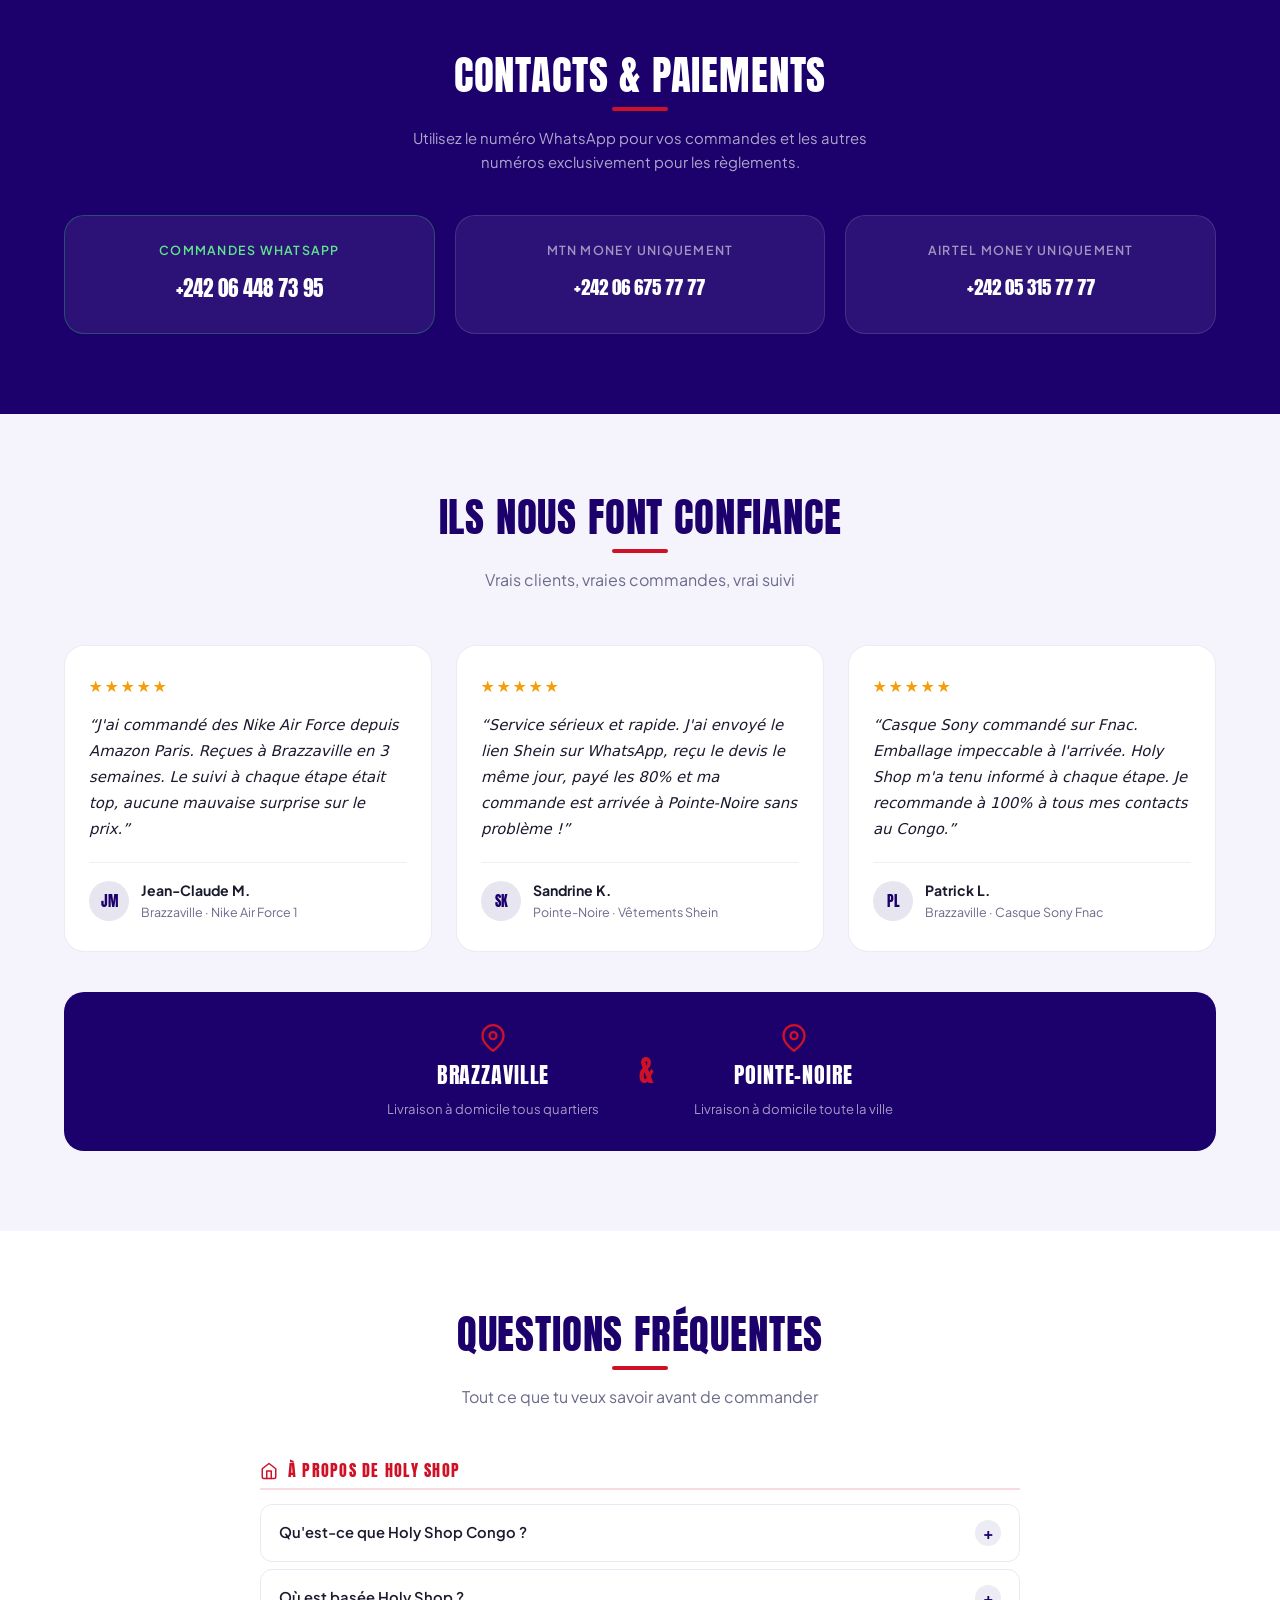
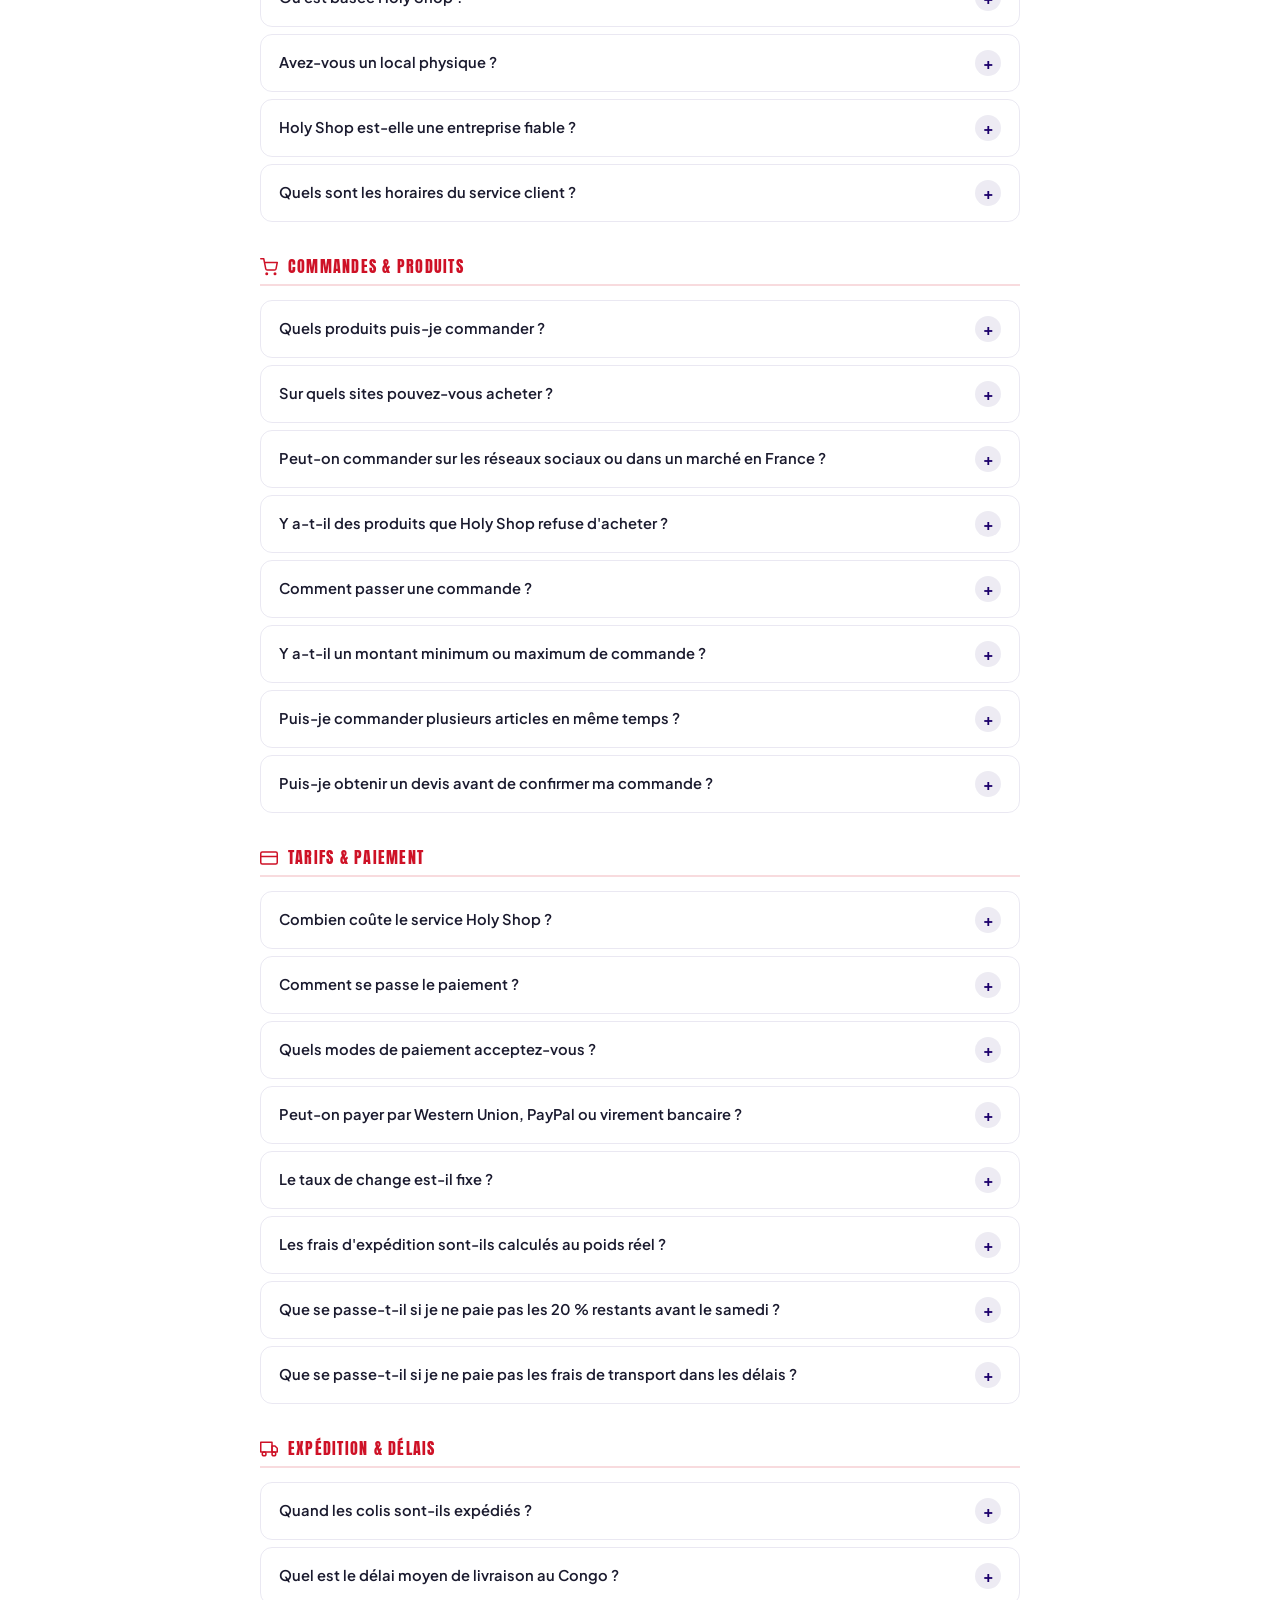
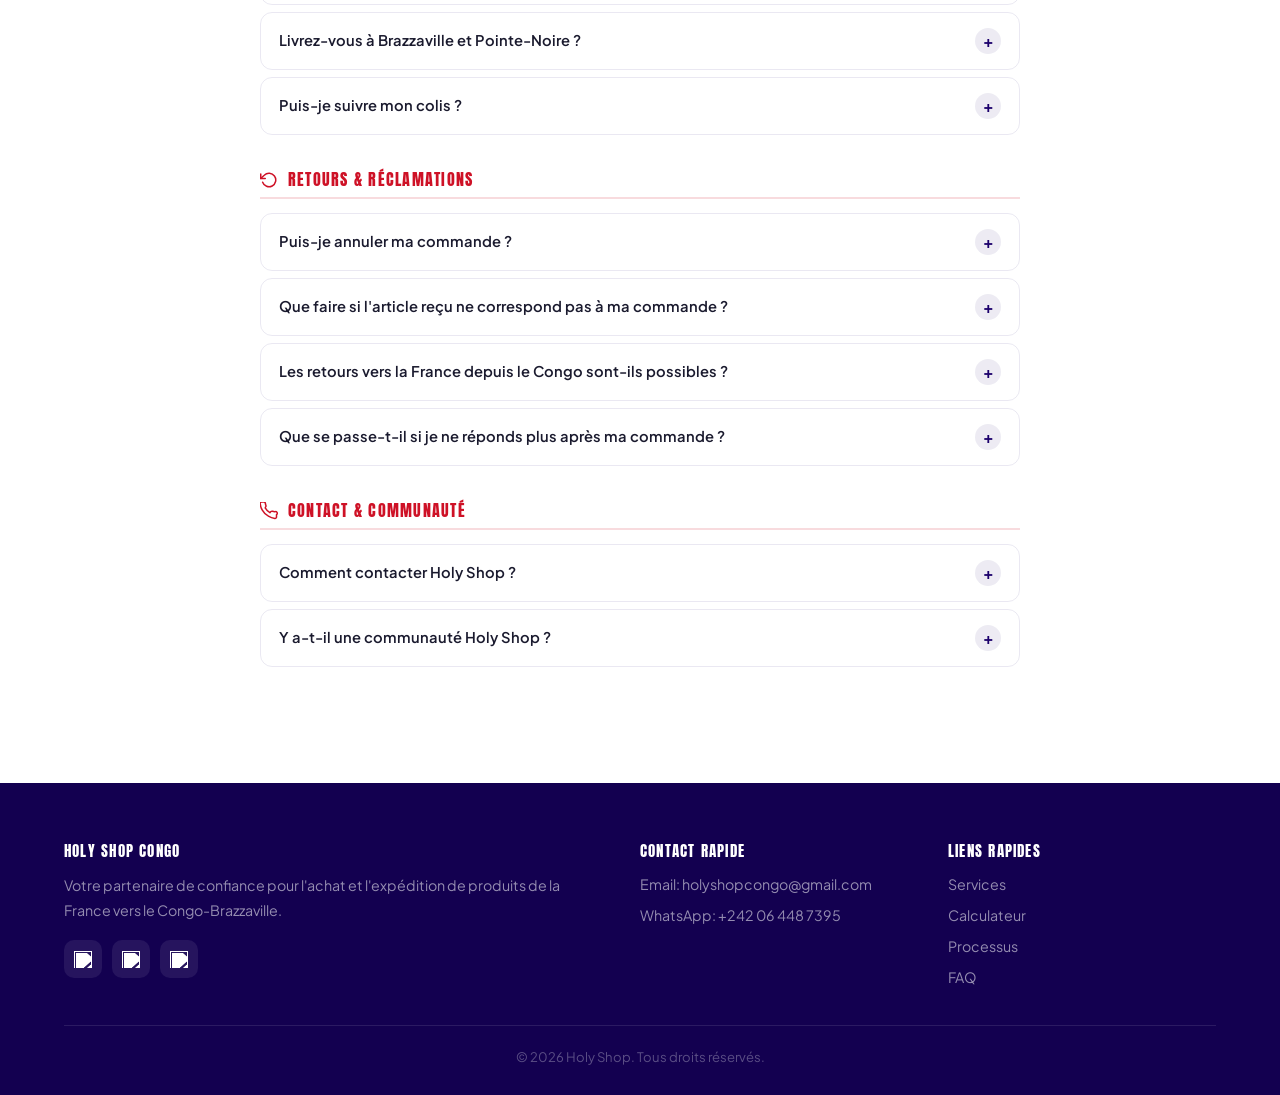
==== commit 715dfe40: "Ajout service Conditionnement dans Nos Services Nouvelle carte entre Achat International et Expediti" ====
--- a/index.html
+++ b/index.html
@@ -98,6 +98,15 @@
             </div>
             <h3>Achat International</h3>
             <p>Nous achetons vos produits sur tous les sites qui livrent en France — Amazon, Shein, Fnac, Zara et plus.</p>
+          </article>
+          <article class="feature-card reveal">
+            <div class="feature-icon" aria-hidden="true">
+              <svg width="28" height="28" viewBox="0 0 24 24" fill="none" stroke="currentColor" stroke-width="1.8" stroke-linecap="round" stroke-linejoin="round">
+                <path d="M21 16V8a2 2 0 00-1-1.73l-7-4a2 2 0 00-2 0l-7 4A2 2 0 003 8v8a2 2 0 001 1.73l7 4a2 2 0 002 0l7-4A2 2 0 0021 16z"/><line x1="12" y1="22" x2="12" y2="12"/><path d="M3.27 6.96L12 12l8.73-5.04"/>
+              </svg>
+            </div>
+            <h3>Conditionnement</h3>
+            <p>Réception du colis en France, vérification du contenu, emballage sécurisé et étiquetage avant chaque expédition.</p>
           </article>
           <article class="feature-card reveal">
             <div class="feature-icon" aria-hidden="true">
